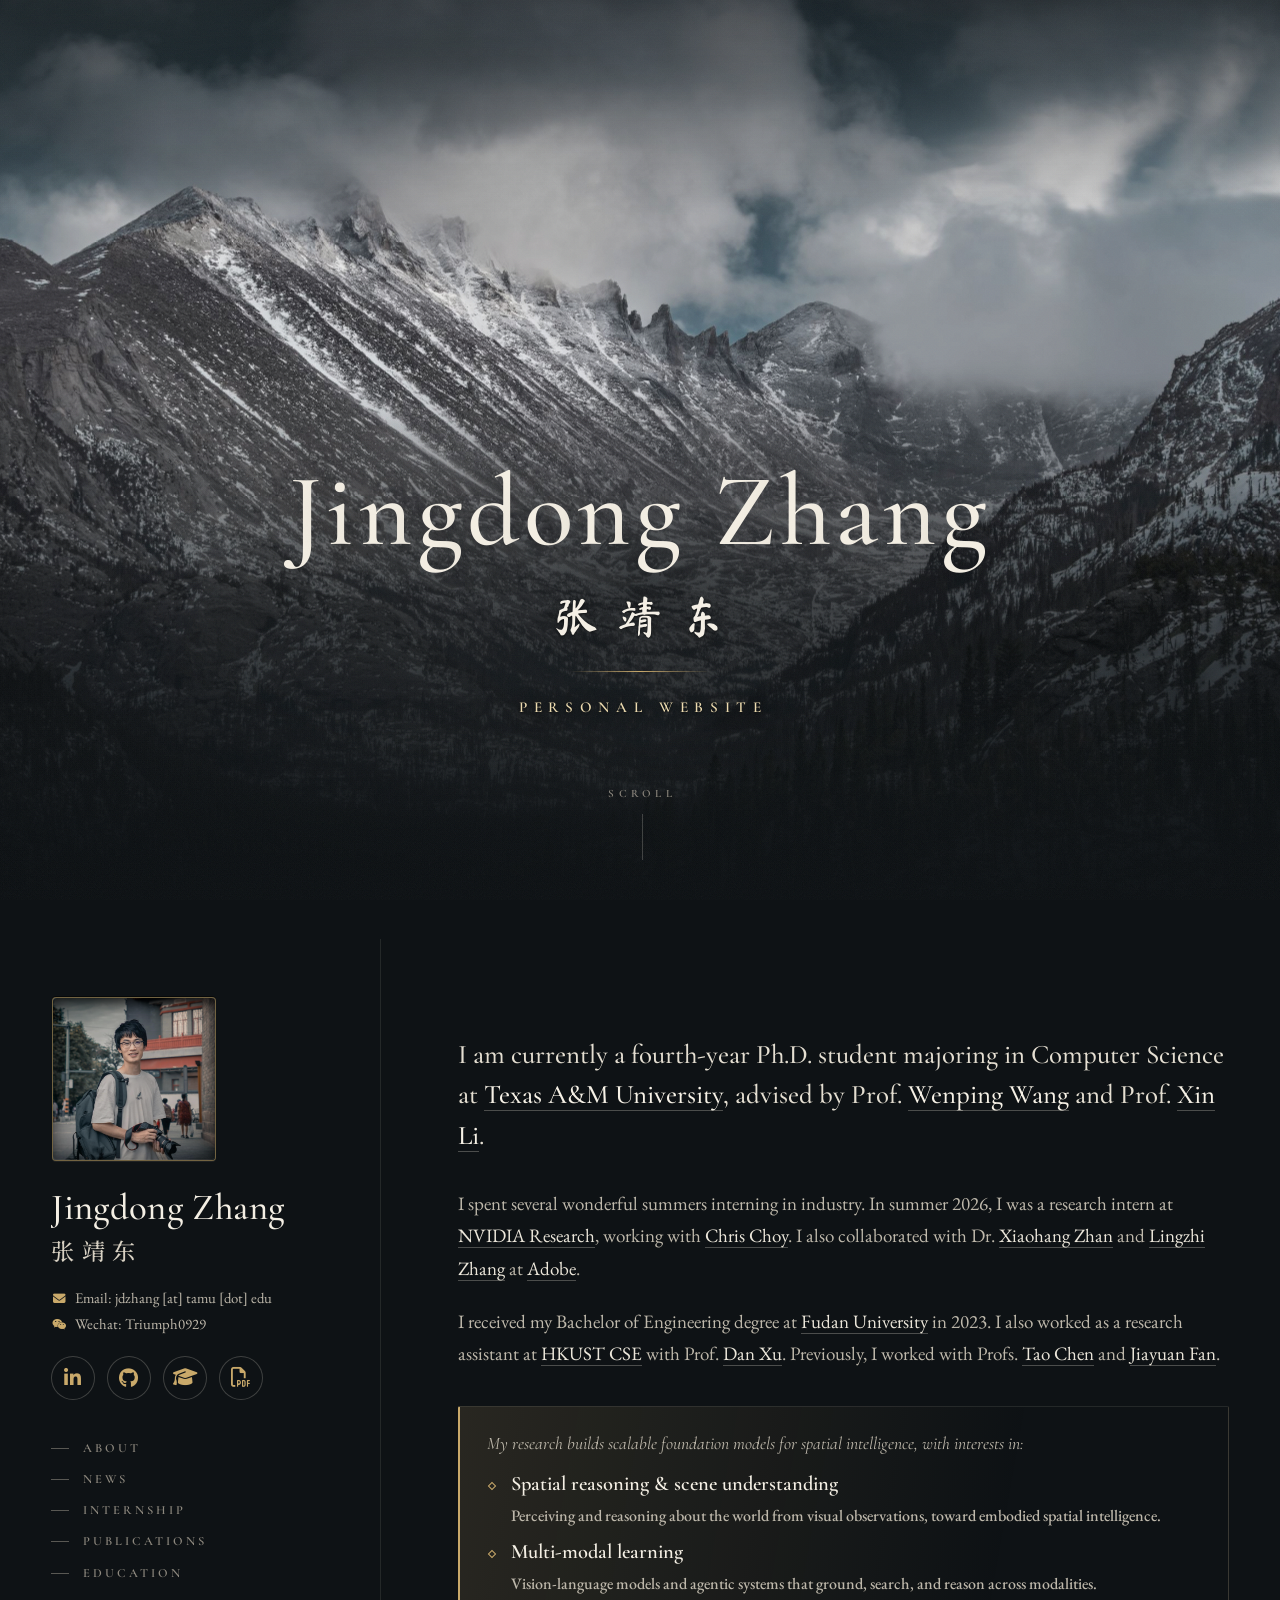
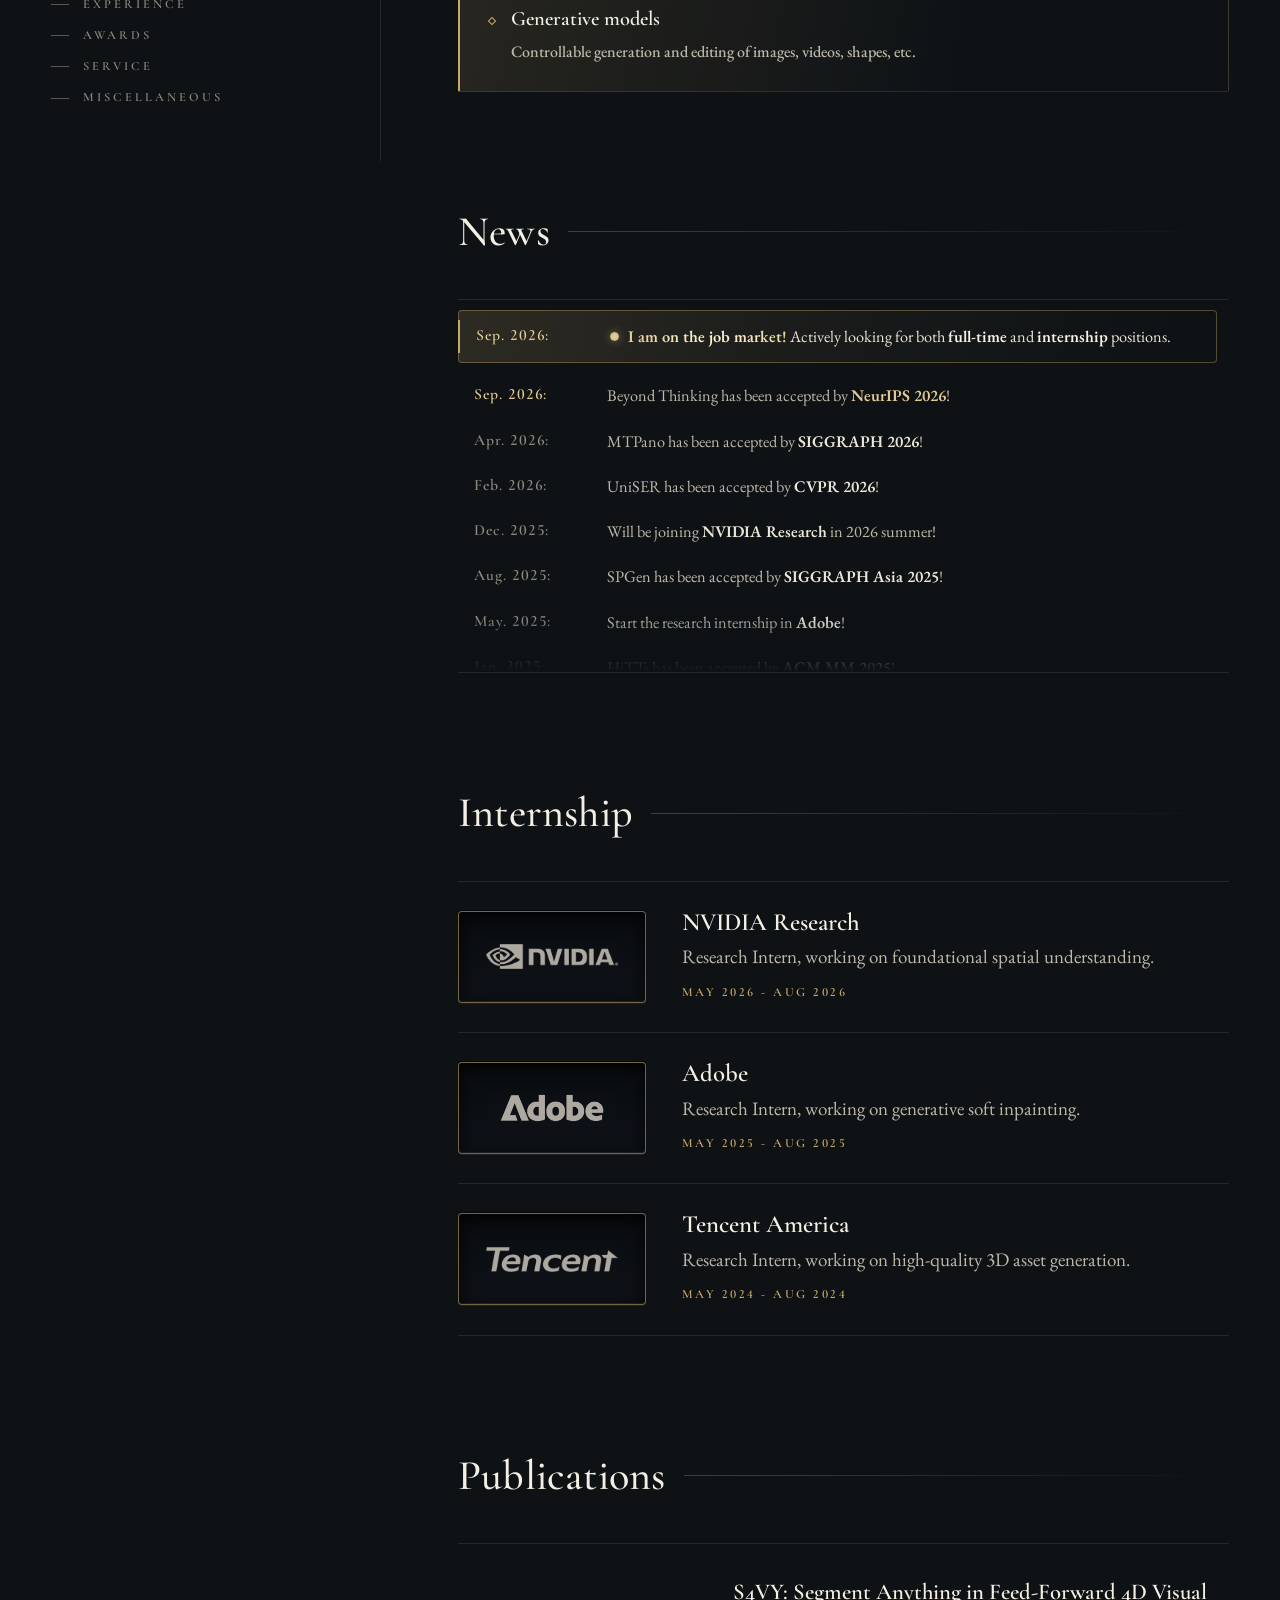
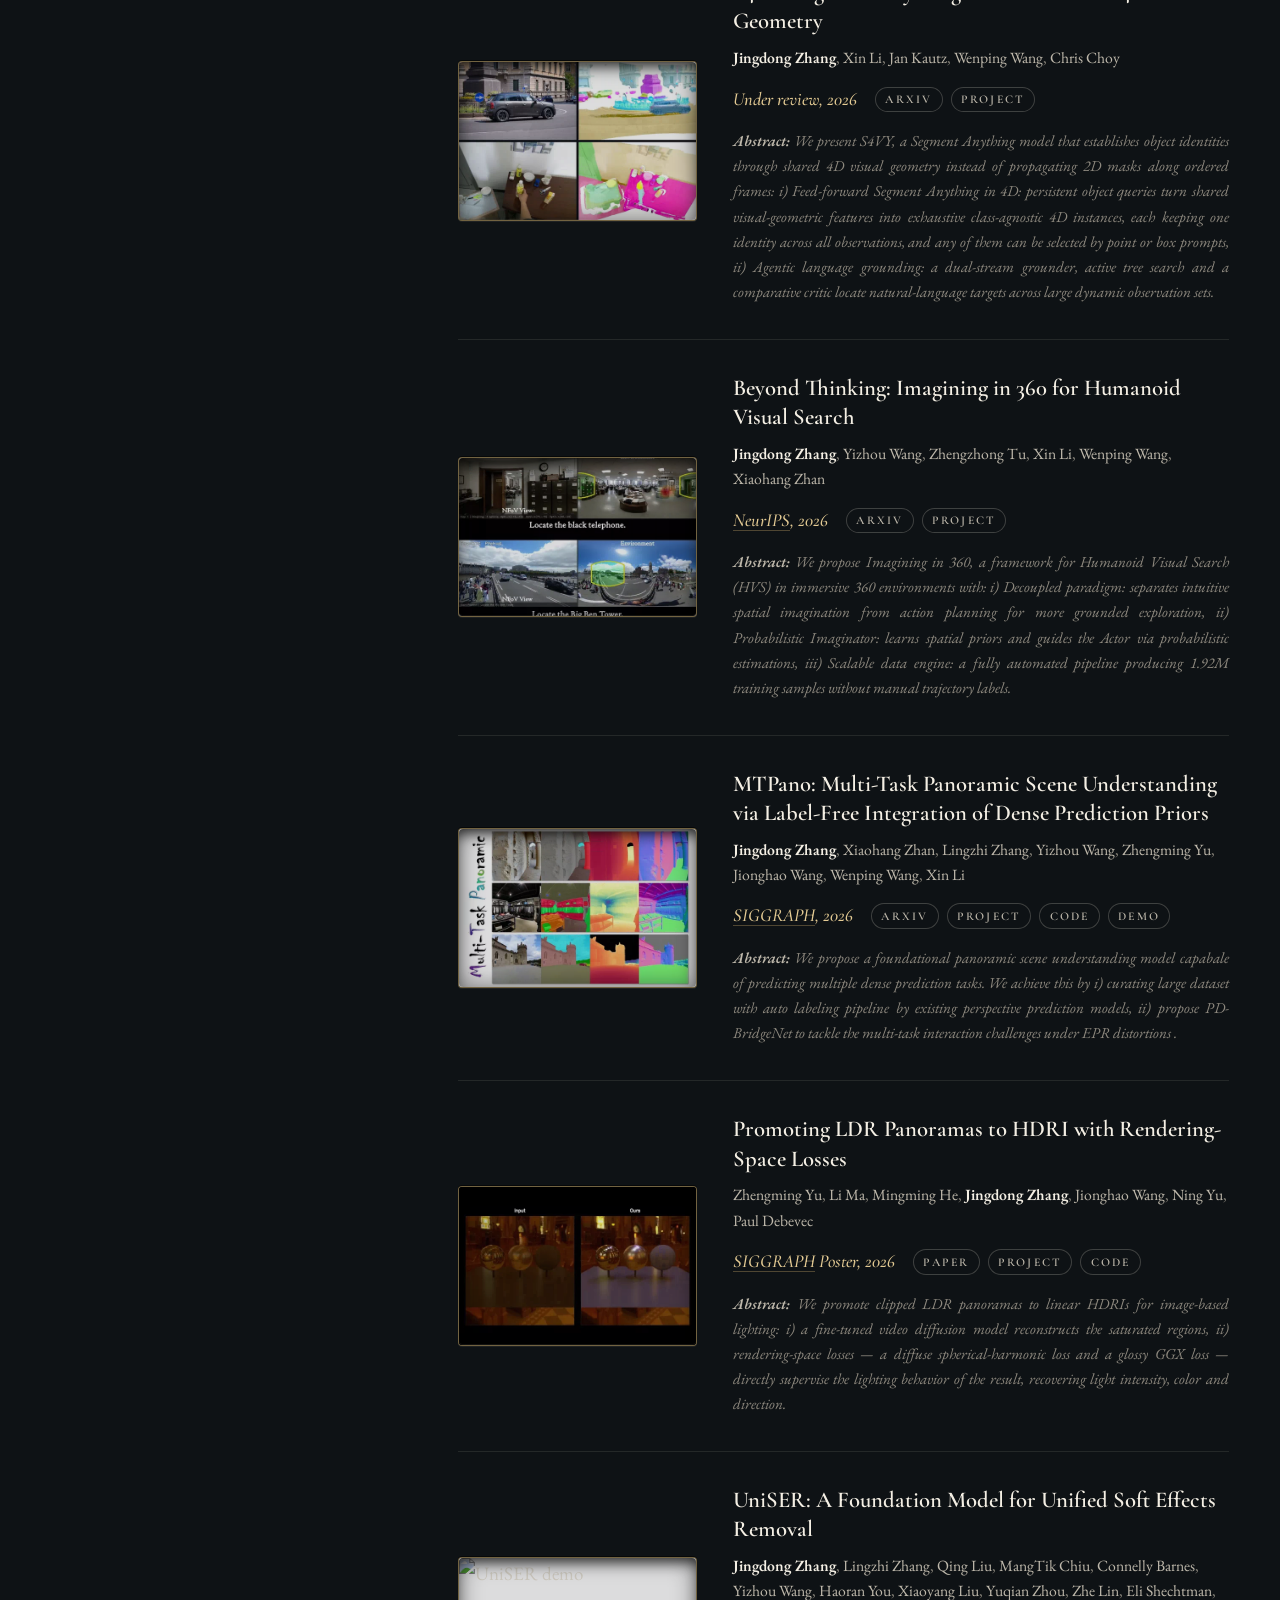
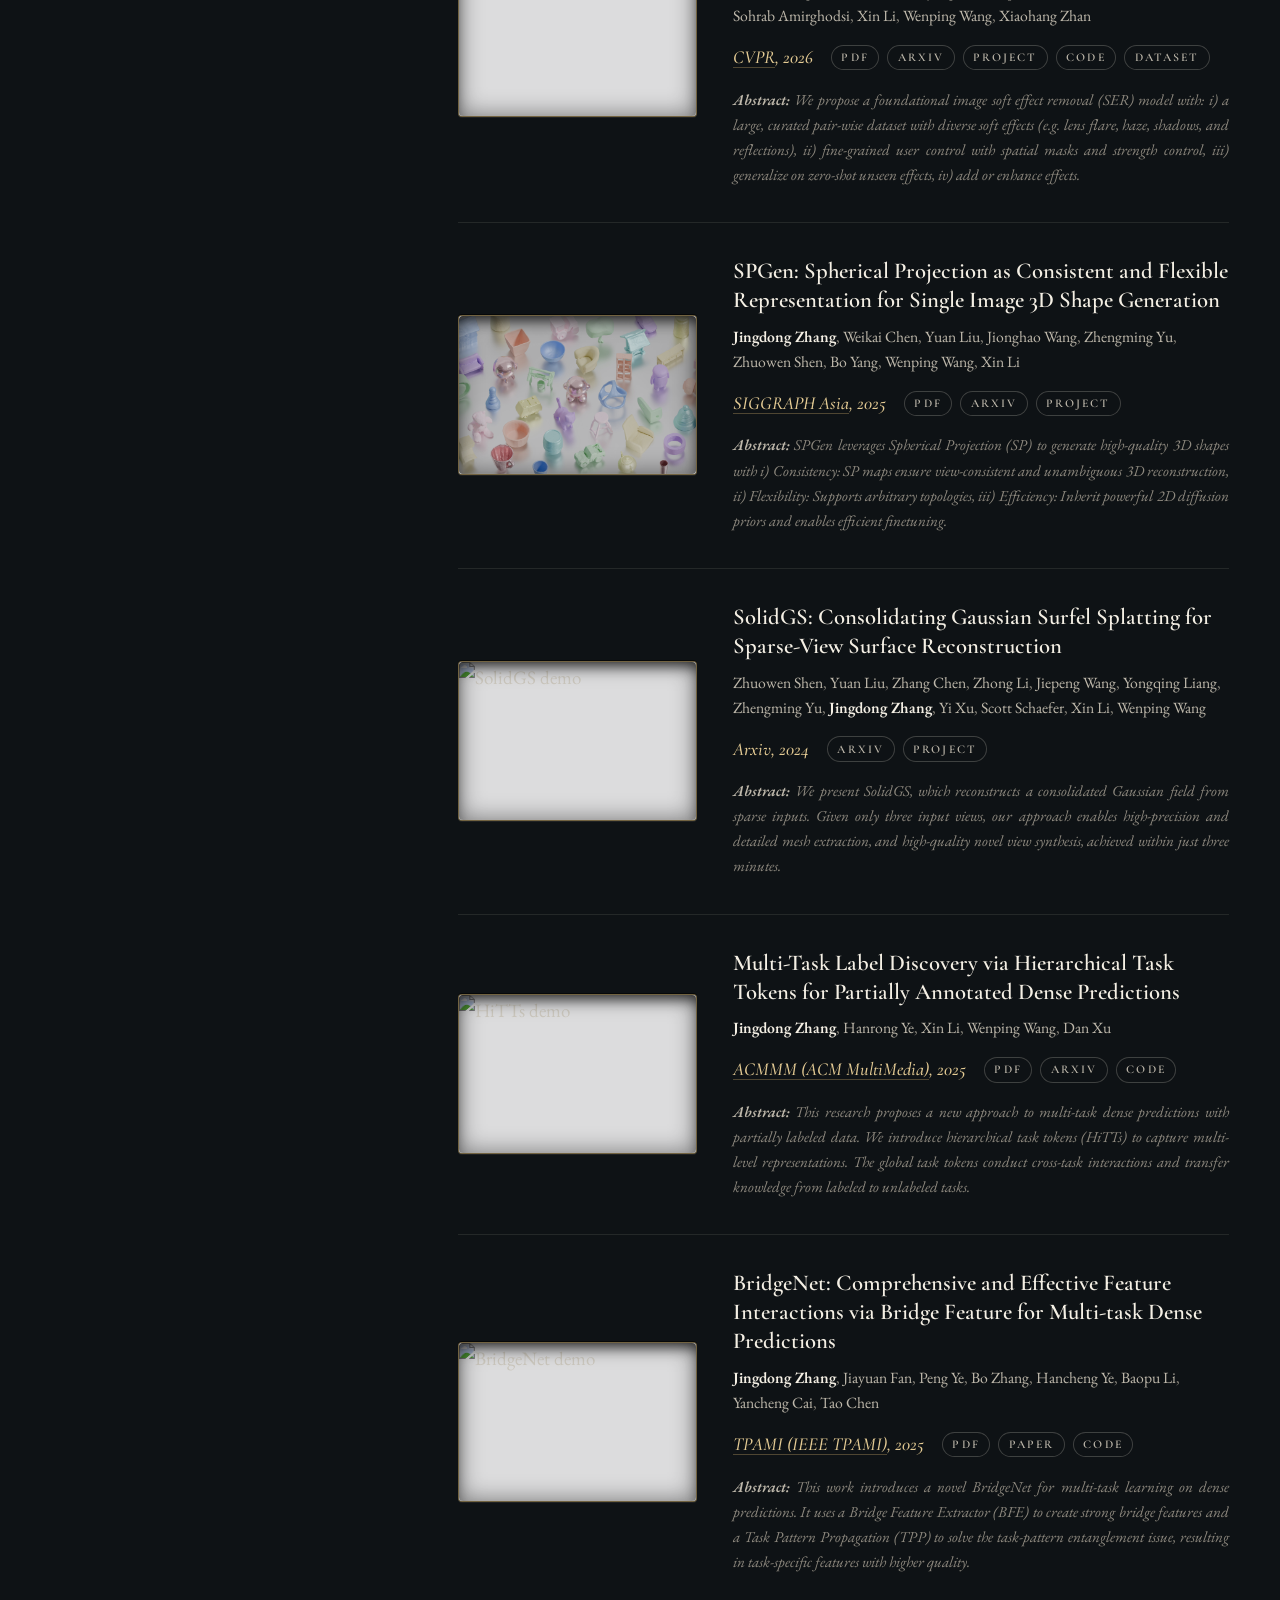
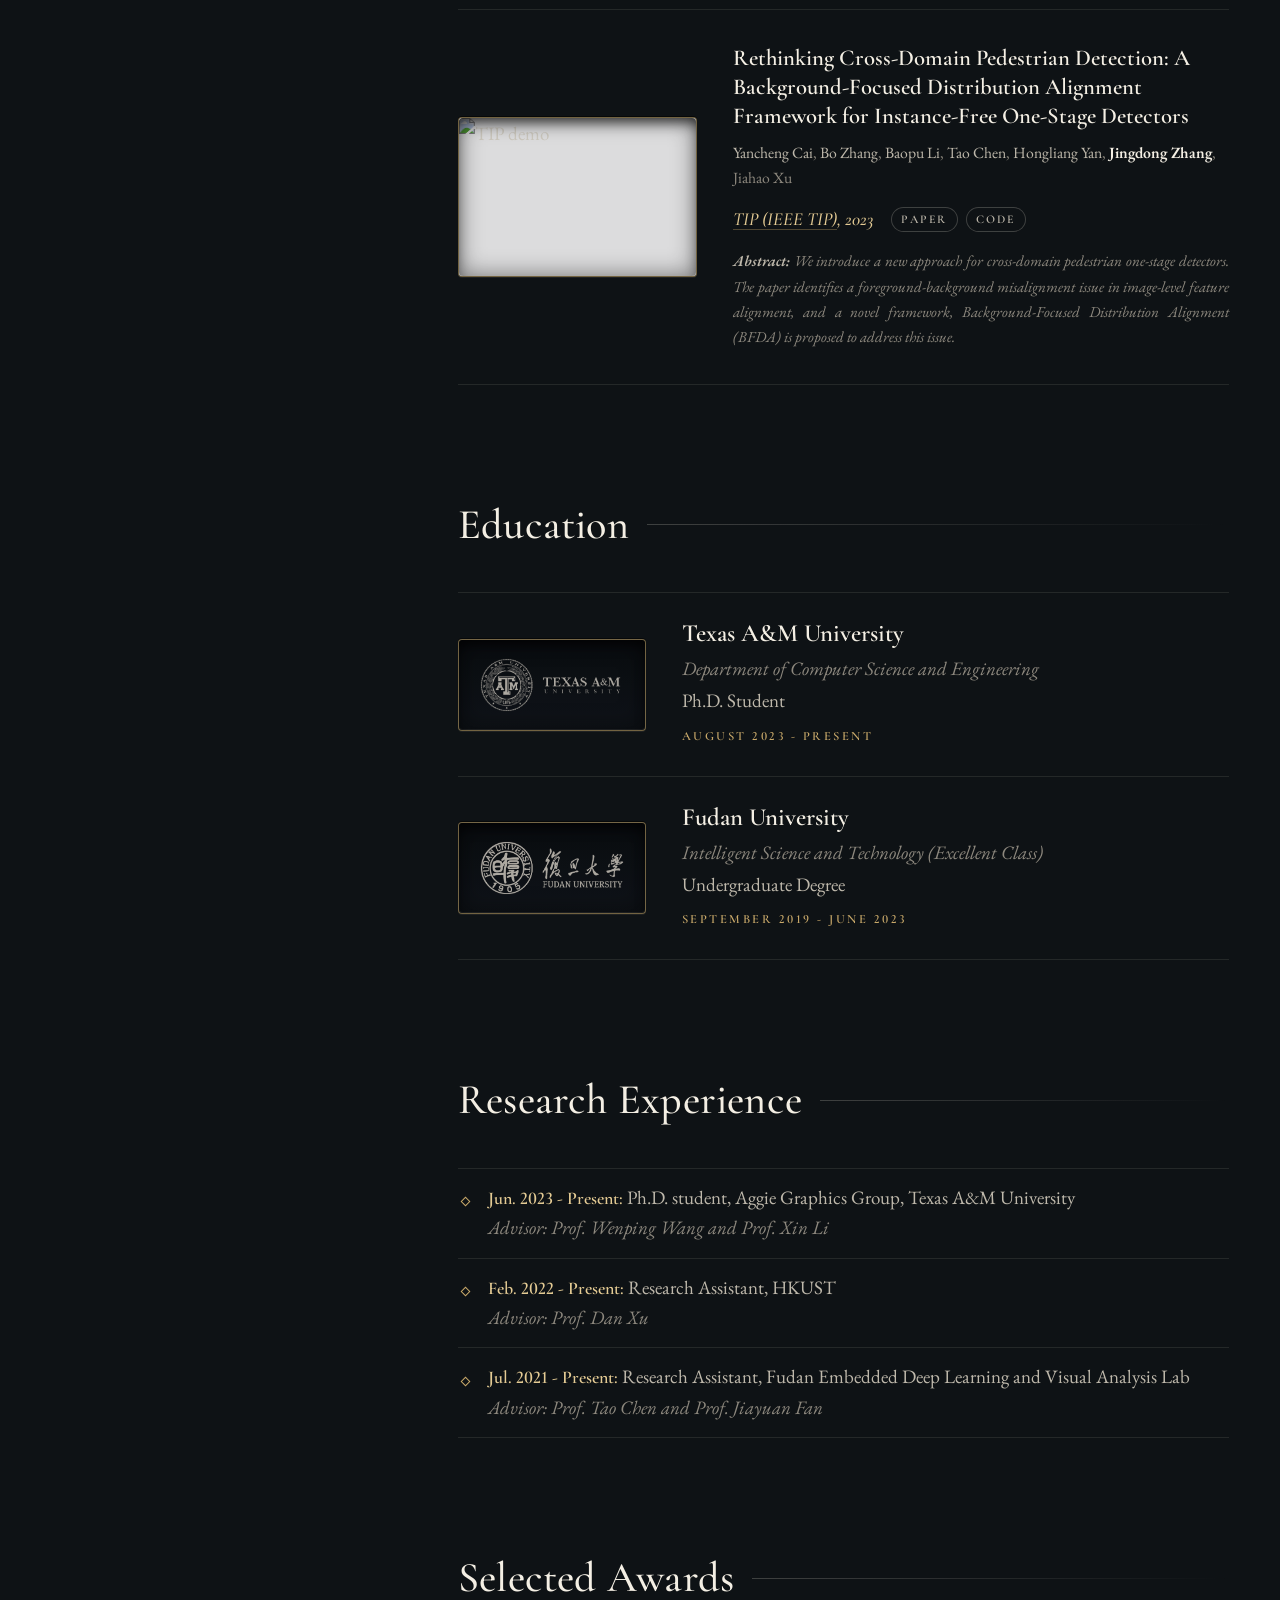
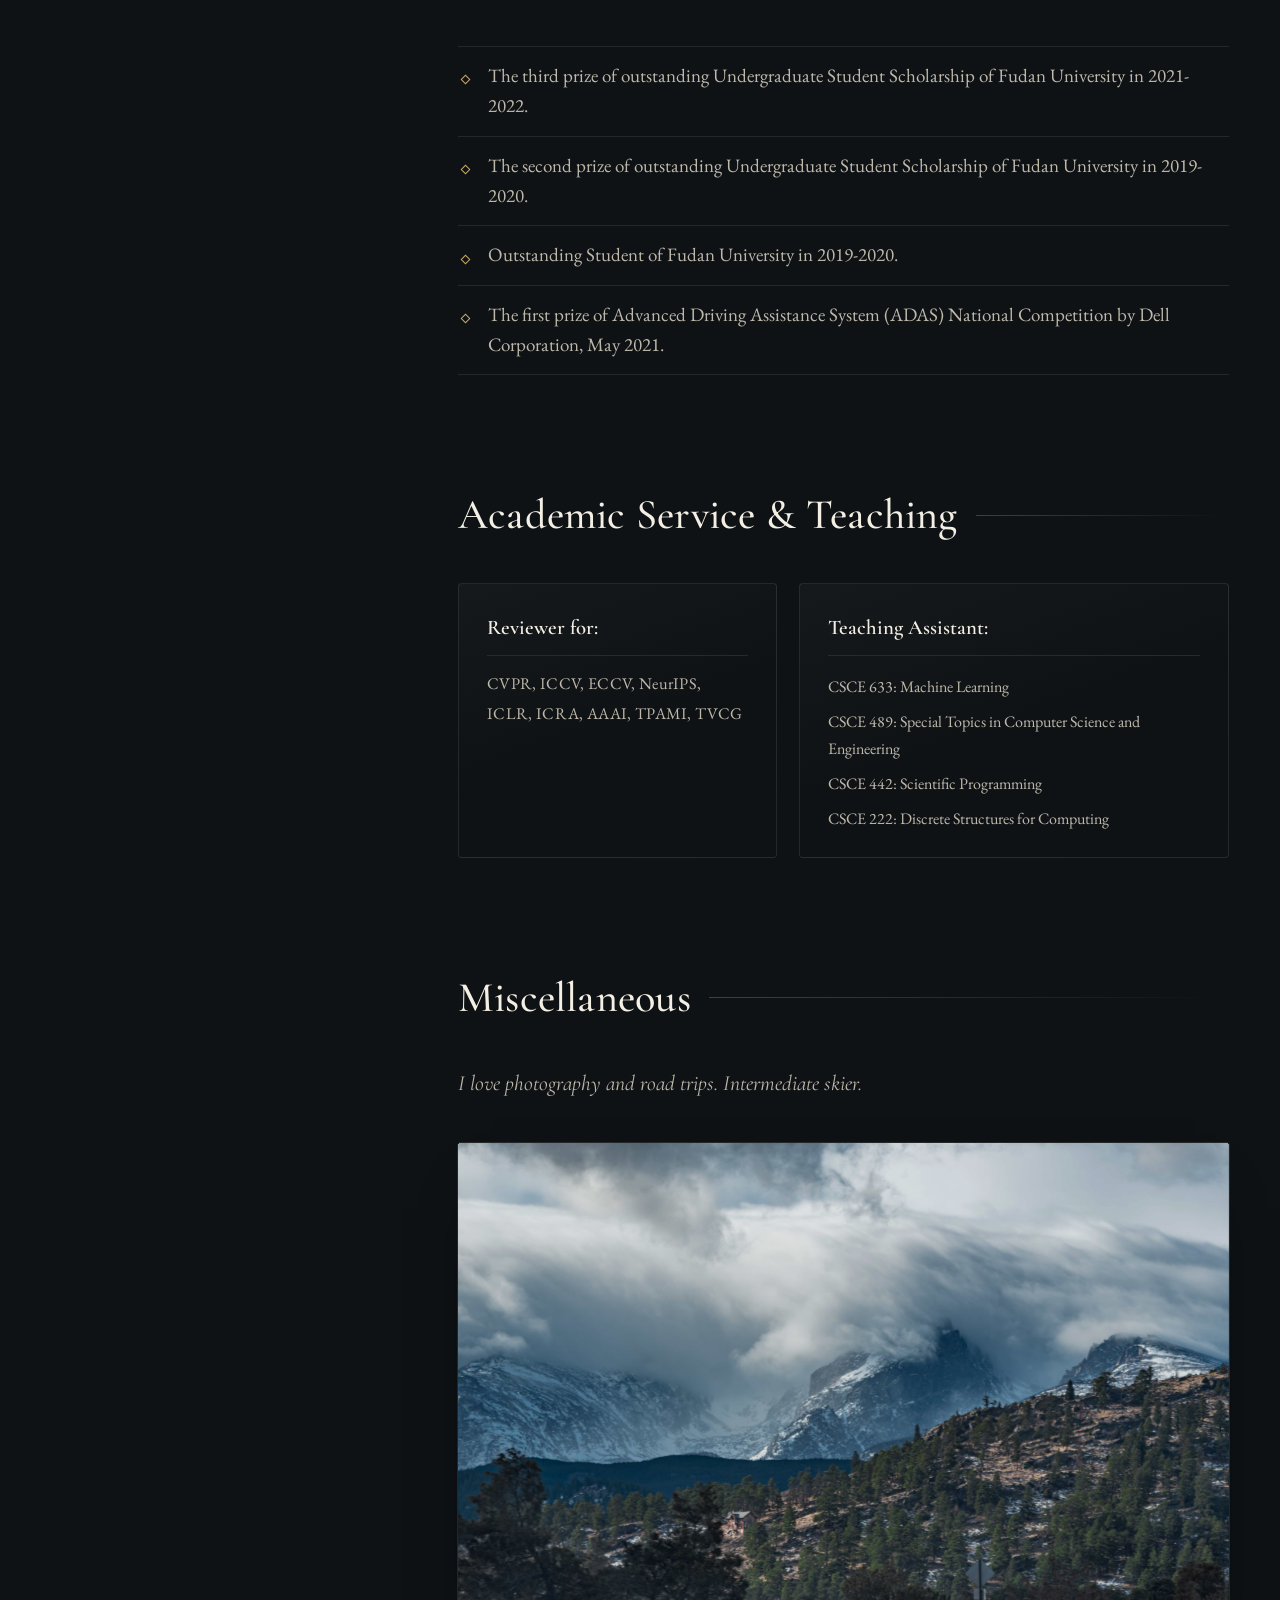
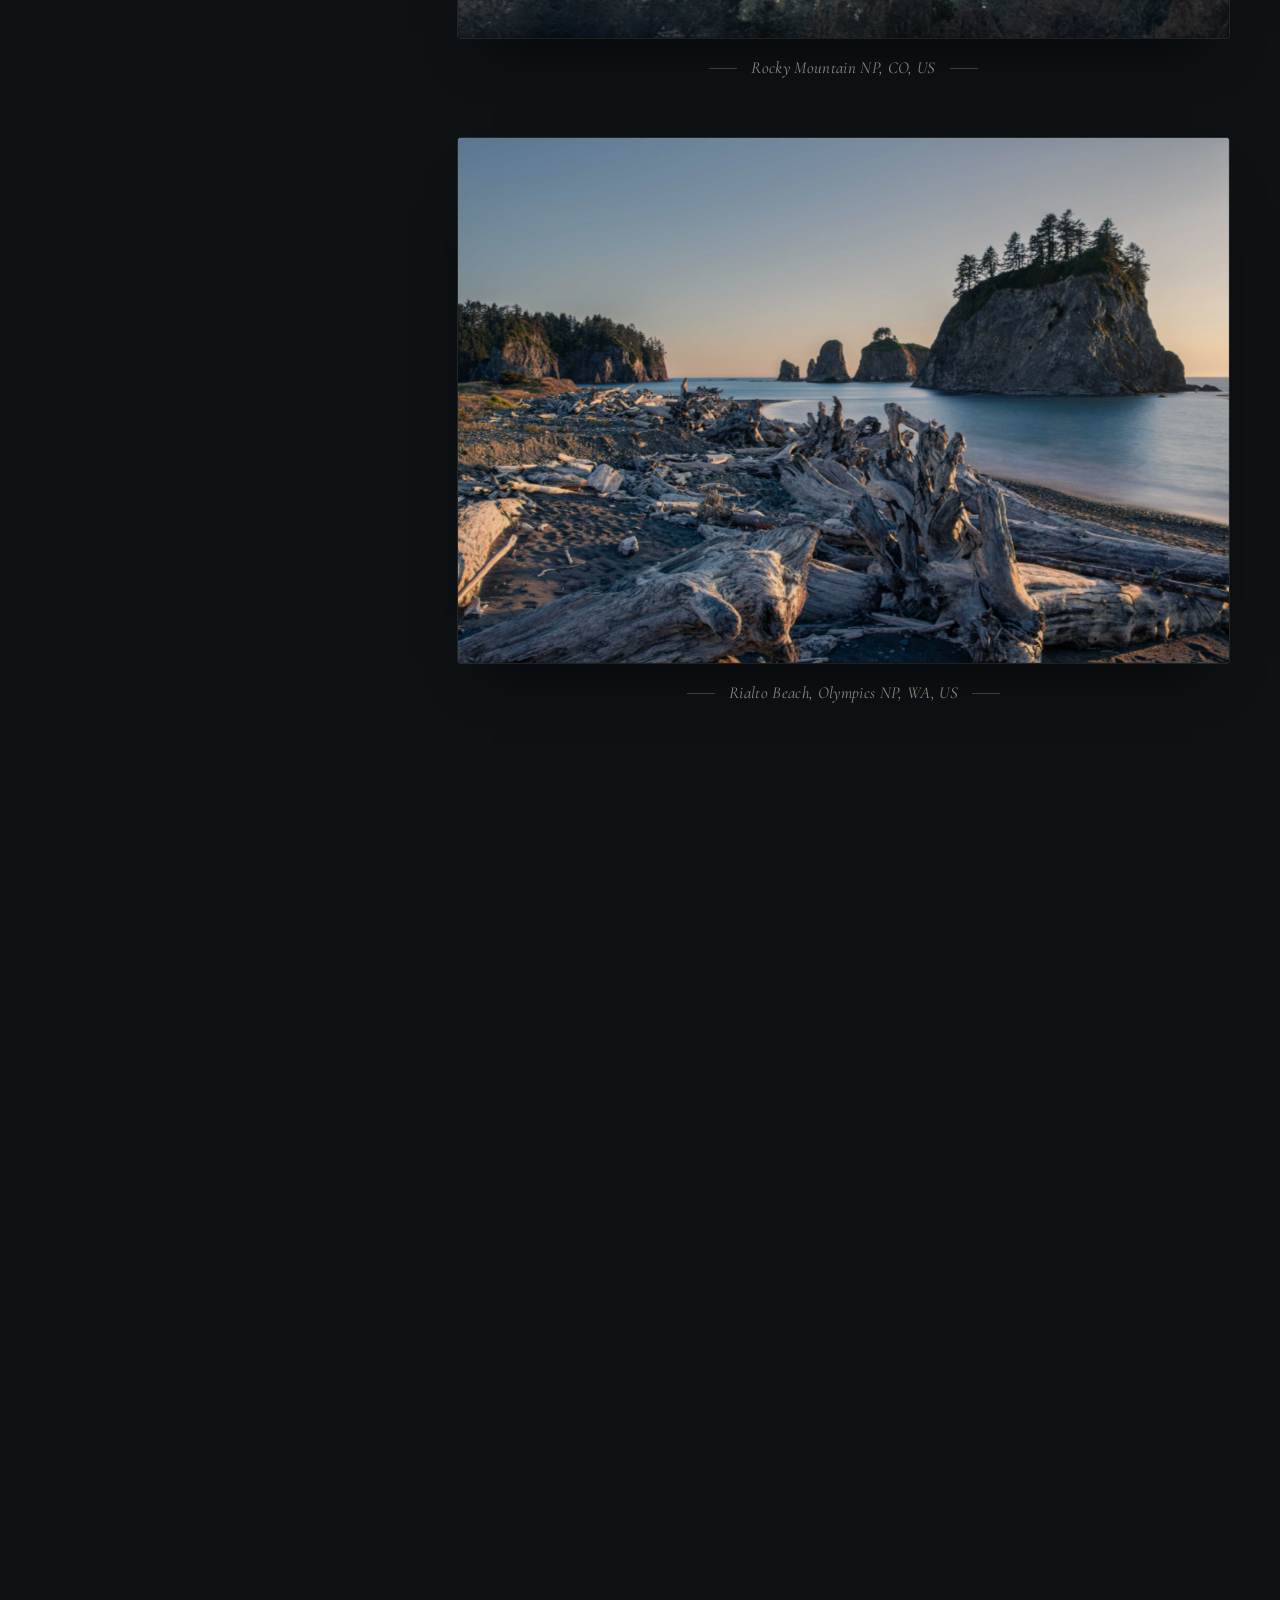
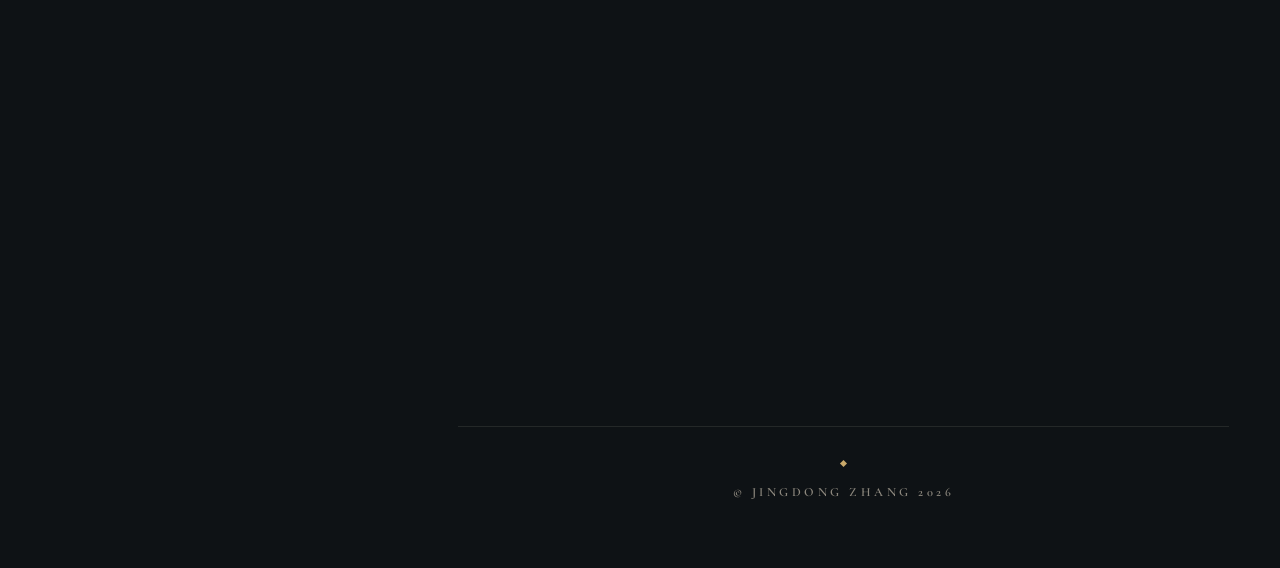
==== index.html @ 2bae6b40 "Add the Imagining in 360 project page; link it from the homepage projects/imagining360.html (NeurIPS" ====
<!DOCTYPE html>
<html lang="en">

<head>
    <script async src="https://www.googletagmanager.com/gtag/js?id=G-NLEVHY0HS1"></script>
    <script>
        window.dataLayer = window.dataLayer || [];
        function gtag() { dataLayer.push(arguments); }
        gtag('js', new Date());
        gtag('config', 'G-NLEVHY0HS1');
    </script>
    <script>document.documentElement.classList.add('js');try{if(sessionStorage.getItem('jz-transition')){sessionStorage.removeItem('jz-transition');document.documentElement.classList.add('jz-from-dark');}}catch(e){}</script>

    <meta charset="utf-8">
    <meta name="viewport" content="width=device-width, initial-scale=1, viewport-fit=cover">
    <meta name="theme-color" content="#0e1215">
    <meta name="description" content="Jingdong Zhang — Ph.D. student in Computer Science at Texas A&M University. Scene parsing and reasoning, multi-modal/-task collaboration, scalable foundation models.">

    <title>Jingdong Zhang</title>
    <link rel="icon" type="image/png" href="homepage_assets/self_web.jpg">

    <link rel="preload" as="image" href="homepage_assets/cover_2560.jpg" media="(min-width: 901px)">
    <link rel="preload" as="image" href="homepage_assets/cover_1280.jpg" media="(max-width: 900px)">

    <link rel="preconnect" href="https://fonts.googleapis.com">
    <link rel="preconnect" href="https://fonts.gstatic.com" crossorigin>
    <link href="https://fonts.googleapis.com/css2?family=Cormorant+Garamond:ital,wght@0,400;0,500;0,600;1,400;1,500&family=EB+Garamond:ital,wght@0,400;0,500;0,600;1,400;1,500&display=swap" rel="stylesheet">
    <link href="https://fonts.googleapis.com/css2?family=Ma+Shan+Zheng&family=Noto+Serif+SC:wght@300;500&text=%E5%BC%A0%E9%9D%96%E4%B8%9C&display=swap" rel="stylesheet">
    <link rel="stylesheet" href="https://cdnjs.cloudflare.com/ajax/libs/font-awesome/6.4.0/css/all.min.css">

    <link rel="stylesheet" href="assets/css/home.css">
</head>

<body>

    <!-- ============================== Cover ============================== -->
    <header class="cover" id="cover">
        <div class="cover__media" aria-hidden="true"><div class="cover__img"></div></div>
        <div class="cover__shade" aria-hidden="true"></div>

        <div class="cover__inner">
            <h1 class="cover__name" data-anim style="--d: .4s">Jingdong Zhang</h1>
            <p class="cover__cn" data-anim style="--d: .95s">张靖东</p>
            <span class="cover__rule" data-anim style="--d: 1.3s"></span>
            <p class="cover__caption" data-anim style="--d: 1.55s">Personal Website</p>
        </div>

        <div class="cover__hint-wrap">
            <a class="cover__hint" href="#main" data-anim style="--d: 2.1s" aria-label="Scroll to content">
                <span>Scroll</span><i></i>
            </a>
        </div>
    </header>

    <!-- Star-trail backdrop (decorative) -->
    <div class="sky" aria-hidden="true"><canvas></canvas></div>

    <!-- ============================== Mobile top bar ============================== -->
    <div class="topbar" aria-hidden="true">
        <a class="topbar__name" href="#Home">Jingdong Zhang <span class="cn-name">张靖东</span></a>
        <button class="topbar__menu" type="button" aria-label="Open menu"><span></span><span></span></button>
    </div>
    <nav class="drawer" aria-label="Sections">
        <a href="#Home">About</a>
        <a href="#News">News</a>
        <a href="#Internship">Internship</a>
        <a href="#Publications">Publications</a>
        <a href="#Education">Education</a>
        <a href="#Research">Experience</a>
        <a href="#Awards">Awards</a>
        <a href="#Service">Service</a>
        <a href="#Miscellaneous">Miscellaneous</a>
    </nav>

    <!-- ============================== Page ============================== -->
    <div class="page" id="main">

        <!-- ---------- Sidebar ---------- -->
        <aside class="sidebar">
            <div class="sidebar__inner">
                <div class="portrait reveal">
                    <img src="homepage_assets/self_web.jpg" alt="Jingdong Zhang">
                </div>

                <div class="reveal" style="--d: .1s">
                    <h2 class="sb-name">Jingdong Zhang</h2>
                    <p class="sb-cn cn-name">张靖东</p>
                </div>

                <div class="sb-contact reveal" style="--d: .2s">
                    <div><i class="fas fa-envelope"></i> Email: jdzhang [at] tamu [dot] edu</div>
                    <div><i class="fab fa-weixin"></i> Wechat: Triumph0929</div>
                </div>

                <div class="sb-links reveal" style="--d: .3s">
                    <a href="https://www.linkedin.com/in/jingdong-zhang-1b21572a7/" target="_blank" class="pill pill--icon" aria-label="LinkedIn" title="LinkedIn">
                        <i class="fab fa-linkedin-in"></i>
                    </a>
                    <a href="https://github.com/Evergreen0929" target="_blank" class="pill pill--icon" aria-label="GitHub" title="GitHub">
                        <i class="fab fa-github"></i>
                    </a>
                    <a href="https://scholar.google.com/citations?user=bhcm3NEAAAAJ&hl=zh-CN" target="_blank" class="pill pill--icon" aria-label="Google Scholar" title="Google Scholar">
                        <i class="fas fa-graduation-cap"></i>
                    </a>
                    <a href="cv/Jingdong_Zhang_CV.pdf" target="_blank" class="pill pill--icon" aria-label="CV" title="CV">
                        <i class="far fa-file-pdf"></i>
                    </a>
                </div>

                <nav class="toc reveal" style="--d: .4s" aria-label="Sections">
                    <a href="#Home"><i></i><span>About</span></a>
                    <a href="#News"><i></i><span>News</span></a>
                    <a href="#Internship"><i></i><span>Internship</span></a>
                    <a href="#Publications"><i></i><span>Publications</span></a>
                    <a href="#Education"><i></i><span>Education</span></a>
                    <a href="#Research"><i></i><span>Experience</span></a>
                    <a href="#Awards"><i></i><span>Awards</span></a>
                    <a href="#Service"><i></i><span>Service</span></a>
                    <a href="#Miscellaneous"><i></i><span>Miscellaneous</span></a>
                </nav>
            </div>
        </aside>

        <!-- ---------- Content ---------- -->
        <main class="content">

            <!-- Home -->
            <section class="section section--intro" id="Home">
                <p class="bio-lead reveal">
                    I am currently a fourth-year Ph.D. student majoring in Computer Science at <a href="https://www.tamu.edu/index.html" target="_blank">Texas A&amp;M University</a>,
                    advised by Prof. <a href="https://scholar.google.com/citations?user=28shvv0AAAAJ&hl=en" target="_blank">Wenping Wang</a> and Prof. <a href="https://people.tamu.edu/~xinli/" target="_blank">Xin Li</a>.
                </p>
                <p class="reveal" style="--d: .1s">
                    I spent several wonderful summers interning in industry.
                    In summer 2026, I was a research intern at <a href="https://www.nvidia.com/en-us/research/" target="_blank">NVIDIA Research</a>, working with <a href="https://chrischoy.github.io/" target="_blank">Chris Choy</a>.
                    I also collaborated with Dr. <a href="https://xiaohangzhan.github.io/" target="_blank">Xiaohang Zhan</a> and <a href="https://owenzlz.github.io/" target="_blank">Lingzhi Zhang</a> at <a href="https://www.adobe.com/" target="_blank">Adobe</a>.
                </p>
                <p class="reveal" style="--d: .15s">
                    I received my Bachelor of Engineering degree at <a href="https://www.fudan.edu.cn/en/" target="_blank">Fudan University</a> in 2023.
                    I also worked as a research assistant at <a href="https://cse.hkust.edu.hk/" target="_blank">HKUST CSE</a> with Prof. <a href="https://www.danxurgb.net/" target="_blank">Dan Xu</a>.
                    Previously, I worked with Profs. <a href="https://eetchen.github.io/" target="_blank">Tao Chen</a>
                    and <a href="https://fansarah.github.io/" target="_blank">Jiayuan Fan</a>.
                </p>

                <div class="interests reveal" style="--d: .2s">
                    <p class="interests__label">My research builds scalable foundation models for spatial intelligence, with interests in:</p>
                    <ul>
                        <li><b>Spatial reasoning &amp; scene understanding</b><span>Perceiving and reasoning about the world from visual observations, toward embodied spatial intelligence.</span></li>
                        <li><b>Multi-modal learning</b><span>Vision-language models and agentic systems that ground, search, and reason across modalities.</span></li>
                        <li><b>Generative models</b><span>Controllable generation and editing of images, videos, shapes, etc.</span></li>
                    </ul>
                </div>
            </section>

            <!-- News -->
            <section class="section" id="News">
                <header class="section__head reveal">
                    <h3 class="section__title">News</h3>
                    <span class="section__rule"></span>
                </header>

                <div class="news reveal" style="--d: .1s">
                    <ul class="news__list">
                        <li class="news-hot"><b>Sep. 2026:</b> <span><i class="news-hot__pulse" aria-hidden="true"></i><b class="news-hot__lead">I am on the job market!</b> Actively looking for both <b>full-time</b> and <b>internship</b> positions.</span></li>
                        <li class="news-hl"><b>Sep. 2026:</b> <span>Beyond Thinking has been accepted by <b>NeurIPS 2026</b>!</span></li>
                        <li><b>Apr. 2026:</b> <span>MTPano has been accepted by <b>SIGGRAPH 2026</b>!</span></li>
                        <li><b>Feb. 2026:</b> <span>UniSER has been accepted by <b>CVPR 2026</b>!</span></li>
                        <li><b>Dec. 2025:</b> <span>Will be joining <b>NVIDIA Research</b> in 2026 summer!</span></li>
                        <li><b>Aug. 2025:</b> <span>SPGen has been accepted by <b>SIGGRAPH Asia 2025</b>!</span></li>
                        <li><b>May. 2025:</b> <span>Start the research internship in <b>Adobe</b>!</span></li>
                        <li><b>Jan. 2025:</b> <span>HiTTs has been accepted by <b>ACM MM 2025</b>!</span></li>
                        <li><b>Jan. 2025:</b> <span>BridgeNet has been accepted by <b>TPAMI</b>!</span></li>
                        <li><b>May. 2024:</b> <span>Start the research internship in <b>Tencent America</b>!</span></li>
                    </ul>
                </div>
            </section>

            <!-- Internship -->
            <section class="section" id="Internship">
                <header class="section__head reveal">
                    <h3 class="section__title">Internship</h3>
                    <span class="section__rule"></span>
                </header>

                <div class="inst reveal">
                    <a class="inst__logo" href="https://www.nvidia.com/en-us/research/" target="_blank">
                        <img src="homepage_assets/nvidia_logo_trim.png" alt="NVIDIA Logo" class="logo-sized" style="--lw: 132px">
                    </a>
                    <div class="inst__body">
                        <h5 class="inst__name">NVIDIA Research</h5>
                        <p class="inst__role">Research Intern, working on foundational spatial understanding.</p>
                        <small class="inst__date">May 2026 - Aug 2026</small>
                    </div>
                </div>

                <div class="inst reveal">
                    <a class="inst__logo" href="https://www.adobe.com/" target="_blank">
                        <img src="homepage_assets/adobe_logo_alpha.png" alt="Adobe Logo" class="logo-sized" style="--lw: 104px">
                    </a>
                    <div class="inst__body">
                        <h5 class="inst__name">Adobe</h5>
                        <p class="inst__role">Research Intern, working on generative soft inpainting.</p>
                        <small class="inst__date">May 2025 - Aug 2025</small>
                    </div>
                </div>

                <div class="inst reveal">
                    <a class="inst__logo" href="https://www.tencent.com/en-us/about.html" target="_blank">
                        <img src="homepage_assets/tencent_logo_trim.png" alt="Tencent Logo" class="logo-sized" style="--lw: 132px">
                    </a>
                    <div class="inst__body">
                        <h5 class="inst__name">Tencent America</h5>
                        <p class="inst__role">Research Intern, working on high-quality 3D asset generation.</p>
                        <small class="inst__date">May 2024 - Aug 2024</small>
                    </div>
                </div>
            </section>

            <!-- Publications -->
            <section class="section" id="Publications">
                <header class="section__head reveal">
                    <h3 class="section__title">Publications</h3>
                    <span class="section__rule"></span>
                </header>

                <article class="pub reveal">
                    <a href="./projects/s4vy.html" class="pub__thumb">
                        <span class="pub__media pub__media--black"><img src="homepage_assets/s4vy_anim.webp" alt="S4VY demo" loading="lazy"></span>
                    </a>
                    <div class="pub__body">
                        <h4 class="pub__title">S4VY: Segment Anything in Feed-Forward 4D Visual Geometry</h4>
                        <div class="pub__authors">
                            <a href="https://evergreen0929.github.io/" target="_blank"><b>Jingdong Zhang</b></a>,
                            <a href="https://people.tamu.edu/~xinli/" target="_blank">Xin Li</a>,
                            <a href="https://jankautz.com/" target="_blank">Jan Kautz</a>,
                            <a href="https://scholar.google.com/citations?user=28shvv0AAAAJ&hl=en" target="_blank">Wenping Wang</a>,
                            <a href="https://chrischoy.github.io/" target="_blank">Chris Choy</a>
                        </div>
                        <div class="pub__meta">
                            <span class="pub__venue">Under review, 2026</span>
                            <a class="chip" href="https://arxiv.org/abs/2609.36875" target="_blank">arxiv</a>
                            <a class="chip" href="./projects/s4vy.html" target="_blank">project</a>
                        </div>
                        <p class="pub__abstract">
                            <i><b>Abstract:</b> We present S4VY, a Segment Anything model that establishes object identities through shared 4D visual geometry instead of propagating 2D masks along ordered frames: i) Feed-forward Segment Anything in 4D: persistent object queries turn shared visual-geometric features into exhaustive class-agnostic 4D instances, each keeping one identity across all observations, and any of them can be selected by point or box prompts, ii) Agentic language grounding: a dual-stream grounder, active tree search and a comparative critic locate natural-language targets across large dynamic observation sets.</i>
                        </p>
                    </div>
                </article>

                <article class="pub reveal">
                    <a href="./projects/imagining360.html" class="pub__thumb">
                        <span class="pub__media pub__media--cover"><img src="homepage_assets/thinking360_anim.webp" alt="Imagining in 360 demo" loading="lazy"></span>
                    </a>
                    <div class="pub__body">
                        <h4 class="pub__title">Beyond Thinking: Imagining in 360 for Humanoid Visual Search</h4>
                        <div class="pub__authors">
                            <a href="https://evergreen0929.github.io/" target="_blank"><b>Jingdong Zhang</b></a>,
                            <a href="https://wyzjack.github.io/" target="_blank">Yizhou Wang</a>,
                            <a href="https://vztu.github.io/" target="_blank">Zhengzhong Tu</a>,
                            <a href="https://people.tamu.edu/~xinli/" target="_blank">Xin Li</a>,
                            <a href="https://scholar.google.com/citations?user=28shvv0AAAAJ&hl=en" target="_blank">Wenping Wang</a>,
                            <a href="https://xiaohangzhan.github.io/" target="_blank">Xiaohang Zhan</a>
                        </div>
                        <div class="pub__meta">
                            <span class="pub__venue"><a href="https://neurips.cc/Conferences/2026" target="_blank">NeurIPS</a>, 2026</span>
                            <a class="chip" href="https://arxiv.org/abs/2605.09146" target="_blank">arxiv</a>
                            <a class="chip" href="./projects/imagining360.html" target="_blank">project</a>
                        </div>
                        <p class="pub__abstract">
                            <i><b>Abstract:</b> We propose Imagining in 360, a framework for Humanoid Visual Search (HVS) in immersive 360 environments with: i) Decoupled paradigm: separates intuitive spatial imagination from action planning for more grounded exploration, ii) Probabilistic Imaginator: learns spatial priors and guides the Actor via probabilistic estimations, iii) Scalable data engine: a fully automated pipeline producing 1.92M training samples without manual trajectory labels.</i>
                        </p>
                    </div>
                </article>

                <article class="pub reveal">
                    <a href="./projects/mtpano.html" class="pub__thumb">
                        <span class="pub__media"><img src="homepage_assets/mtpano_anim.webp" alt="MTPano demo" loading="lazy"></span>
                    </a>
                    <div class="pub__body">
                        <h4 class="pub__title">MTPano: Multi-Task Panoramic Scene Understanding via Label-Free Integration of Dense Prediction Priors</h4>
                        <div class="pub__authors">
                            <a href="https://evergreen0929.github.io/" target="_blank"><b>Jingdong Zhang</b></a>,
                            <a href="https://xiaohangzhan.github.io/" target="_blank">Xiaohang Zhan</a>,
                            <a href="https://owenzlz.github.io/" target="_blank">Lingzhi Zhang</a>,
                            <a href="https://wyzjack.github.io/" target="_blank">Yizhou Wang</a>,
                            <a href="https://yzmblog.github.io/" target="_blank">Zhengming Yu</a>,
                            <a href="https://shanemankiw.github.io/" target="_blank">Jionghao Wang</a>,
                            <a href="https://scholar.google.com/citations?user=28shvv0AAAAJ&hl=en" target="_blank">Wenping Wang</a>,
                            <a href="https://people.tamu.edu/~xinli/" target="_blank">Xin Li</a>
                        </div>
                        <div class="pub__meta">
                            <!-- <a href="https://cvpr.thecvf.com/Conferences/2026" target="_blank">CVPR</a>, 2026 &nbsp;&nbsp; -->
                            <span class="pub__venue"><a href="https://s2026.siggraph.org/" target="_blank">SIGGRAPH</a>, 2026</span>
                            <a class="chip" href="https://arxiv.org/abs/2602.05330" target="_blank">arxiv</a>
                            <a class="chip" href="./projects/mtpano.html" target="_blank">project</a>
                            <a class="chip" href="https://github.com/Evergreen0929/MTPano">code</a>
                            <a class="chip" href="https://huggingface.co/spaces/jdzhang0929/MTPano-demo">demo</a>
                        </div>
                        <p class="pub__abstract">
                            <i><b>Abstract:</b> We propose a foundational panoramic scene understanding model capabale of predicting multiple dense prediction tasks. We achieve this by i) curating large dataset with auto labeling pipeline by existing perspective prediction models, ii) propose PD-BridgeNet to tackle the multi-task interaction challenges under EPR distortions .</i>
                        </p>
                    </div>
                </article>

                <article class="pub reveal">
                    <a href="https://eyeline-labs.github.io/HDRI/" target="_blank" class="pub__thumb">
                        <span class="pub__media pub__media--black"><img src="homepage_assets/hdri_anim.webp" alt="HDRI demo" loading="lazy"></span>
                    </a>
                    <div class="pub__body">
                        <h4 class="pub__title">Promoting LDR Panoramas to HDRI with Rendering-Space Losses</h4>
                        <div class="pub__authors">
                            <a href="https://yzmblog.github.io/" target="_blank">Zhengming Yu</a>,
                            <a href="https://limacv.github.io/homepage/" target="_blank">Li Ma</a>,
                            <a href="https://mingminghe.com/" target="_blank">Mingming He</a>,
                            <a href="https://evergreen0929.github.io/" target="_blank"><b>Jingdong Zhang</b></a>,
                            <a href="https://shanemankiw.github.io/" target="_blank">Jionghao Wang</a>,
                            <a href="https://ningyu1991.github.io/" target="_blank">Ning Yu</a>,
                            <a href="https://www.pauldebevec.com/" target="_blank">Paul Debevec</a>
                        </div>
                        <div class="pub__meta">
                            <span class="pub__venue"><a href="https://s2026.siggraph.org/" target="_blank">SIGGRAPH</a> Poster, 2026</span>
                            <a class="chip" href="https://dl.acm.org/doi/10.1145/3799825.3818762" target="_blank">paper</a>
                            <a class="chip" href="https://eyeline-labs.github.io/HDRI/" target="_blank">project</a>
                            <a class="chip" href="https://github.com/Eyeline-Labs/HDRI" target="_blank">code</a>
                        </div>
                        <p class="pub__abstract">
                            <i><b>Abstract:</b> We promote clipped LDR panoramas to linear HDRIs for image-based lighting: i) a fine-tuned video diffusion model reconstructs the saturated regions, ii) rendering-space losses &mdash; a diffuse spherical-harmonic loss and a glossy GGX loss &mdash; directly supervise the lighting behavior of the result, recovering light intensity, color and direction.</i>
                        </p>
                    </div>
                </article>

                <article class="pub reveal">
                    <a href="./projects/uniser.html" class="pub__thumb">
                        <span class="pub__media"><img src="homepage_assets/OmniClear_demo.gif" alt="UniSER demo" loading="lazy"></span>
                    </a>
                    <div class="pub__body">
                        <h4 class="pub__title">UniSER: A Foundation Model for Unified Soft Effects Removal</h4>
                        <div class="pub__authors">
                            <a href="https://evergreen0929.github.io/" target="_blank"><b>Jingdong Zhang</b></a>,
                            <a href="https://owenzlz.github.io/" target="_blank">Lingzhi Zhang</a>,
                            <a href="https://qliu24.github.io/" target="_blank">Qing Liu</a>,
                            <a href="https://www.linkedin.com/in/mtchiu/" target="_blank">MangTik Chiu</a>,
                            <a href="https://www.connellybarnes.com/work/" target="_blank">Connelly Barnes</a>,
                            <a href="https://wyzjack.github.io/" target="_blank">Yizhou Wang</a>,
                            <a href="https://www.haoranyou.com/" target="_blank">Haoran You</a>,
                            <a href="https://scholar.google.com/citations?user=KLVw2_UAAAAJ&hl=en" target="_blank">Xiaoyang Liu</a>,
                            <a href="https://yzhouas.github.io/" target="_blank">Yuqian Zhou</a>,
                            <a href="https://sites.google.com/site/zhelin625/" target="_blank">Zhe Lin</a>,
                            <a href="https://research.adobe.com/person/eli-shechtman/" target="_blank">Eli Shechtman</a>,
                            <a href="https://scholar.google.com/citations?user=aFrtZOIAAAAJ&hl=en" target="_blank">Sohrab Amirghodsi</a>,
                            <a href="https://people.tamu.edu/~xinli/" target="_blank">Xin Li</a>,
                            <a href="https://scholar.google.com/citations?user=28shvv0AAAAJ&hl=en" target="_blank">Wenping Wang</a>,
                            <a href="https://xiaohangzhan.github.io/" target="_blank">Xiaohang Zhan</a>
                        </div>
                        <div class="pub__meta">
                            <span class="pub__venue"><a href="https://cvpr.thecvf.com/Conferences/2026" target="_blank">CVPR</a>, 2026</span>
                            <a class="chip" href="./papers/UniSER_CVPR.pdf" target="_blank">pdf</a>
                            <a class="chip" href="https://arxiv.org/abs/2511.14183" target="_blank">arxiv</a>
                            <a class="chip" href="./projects/uniser.html" target="_blank">project</a>
                            <a class="chip" href="https://github.com/Evergreen0929/UniSER-Datasets">code</a>
                            <a class="chip" href="./projects/uniser_dataset.html" target="_blank">dataset</a>
                        </div>
                        <p class="pub__abstract">
                            <i><b>Abstract:</b> We propose a foundational image soft effect removal (SER) model with: i) a large, curated pair-wise dataset with diverse soft effects (e.g. lens flare, haze, shadows, and reflections), ii) fine-grained user control with spatial masks and strength control, iii) generalize on zero-shot unseen effects, iv) add or enhance effects.</i>
                        </p>
                    </div>
                </article>

                <article class="pub reveal">
                    <a href="./projects/spgen.html" target="_blank" class="pub__thumb">
                        <span class="pub__media"><img src="homepage_assets/representative_img.jpg" alt="SPGen demo" loading="lazy"></span>
                    </a>
                    <div class="pub__body">
                        <h4 class="pub__title">SPGen: Spherical Projection as Consistent and Flexible Representation for Single Image 3D Shape Generation</h4>
                        <div class="pub__authors">
                            <a href="https://evergreen0929.github.io/" target="_blank"><b>Jingdong Zhang</b></a>,
                            <a href="https://chenweikai.github.io/" target="_blank">Weikai Chen</a>,
                            <a href="https://liuyuan-pal.github.io/" target="_blank">Yuan Liu</a>,
                            <a href="https://shanemankiw.github.io/" target="_blank">Jionghao Wang</a>,
                            <a href="https://yzmblog.github.io/" target="_blank">Zhengming Yu</a>,
                            <a href="https://mickshen7558.github.io/" target="_blank">Zhuowen Shen</a>,
                            <a href="https://sites.google.com/site/boyanghome/home" target="_blank">Bo Yang</a>,
                            <a href="https://scholar.google.com/citations?user=28shvv0AAAAJ&hl=en" target="_blank">Wenping Wang</a>,
                            <a href="https://people.tamu.edu/~xinli/" target="_blank">Xin Li</a>
                        </div>
                        <div class="pub__meta">
                            <span class="pub__venue"><a href="https://asia.siggraph.org/2025/" target="_blank">SIGGRAPH Asia</a>, 2025</span>
                            <a class="chip" href="./papers/SPGen_SIG_Asia.pdf" target="_blank">pdf</a>
                            <a class="chip" href="https://arxiv.org/abs/2509.12721" target="_blank">arxiv</a>
                            <a class="chip" href="./projects/spgen.html" target="_blank">project</a>
                        </div>
                        <p class="pub__abstract">
                            <i><b>Abstract:</b> SPGen leverages Spherical Projection (SP) to generate high-quality 3D shapes with i) Consistency: SP maps ensure view-consistent and unambiguous 3D reconstruction, ii) Flexibility: Supports arbitrary topologies, iii) Efficiency: Inherit powerful 2D diffusion priors and enables efficient finetuning.</i>
                        </p>
                    </div>
                </article>

                <article class="pub reveal">
                    <a href="https://mickshen7558.github.io/projects/SolidGS/" target="_blank" class="pub__thumb">
                        <span class="pub__media"><img src="homepage_assets/SolidGS.gif" alt="SolidGS demo" loading="lazy"></span>
                    </a>
                    <div class="pub__body">
                        <h4 class="pub__title">SolidGS: Consolidating Gaussian Surfel Splatting for Sparse-View Surface Reconstruction</h4>
                        <div class="pub__authors">
                            <a href="https://mickshen7558.github.io/" target="_blank">Zhuowen Shen</a>,
                            <a href="https://liuyuan-pal.github.io/" target="_blank">Yuan Liu</a>,
                            <a href="https://zhangchen8.github.io/" target="_blank">Zhang Chen</a>,
                            <a href="https://sites.google.com/site/lizhong19900216/" target="_blank">Zhong Li</a>,
                            <a href="https://jiepengwang.github.io/" target="_blank">Jiepeng Wang</a>,
                            <a href="https://lyq.me/scholar" target="_blank">Yongqing Liang</a>,
                            <a href="https://yzmblog.github.io/" target="_blank">Zhengming Yu</a>,
                            <a href="https://evergreen0929.github.io/" target="_blank"><b>Jingdong Zhang</b></a>,
                            <a href="https://scholar.google.com/citations?user=ldanjkUAAAAJ&hl=en" target="_blank">Yi Xu</a>,
                            <a href="https://people.engr.tamu.edu/schaefer/index.html" target="_blank">Scott Schaefer</a>,
                            <a href="https://people.tamu.edu/~xinli/" target="_blank">Xin Li</a>,
                            <a href="https://scholar.google.com/citations?user=28shvv0AAAAJ&hl=en" target="_blank">Wenping Wang</a>
                        </div>
                        <div class="pub__meta">
                            <span class="pub__venue">Arxiv, 2024</span>
                            <a class="chip" href="https://arxiv.org/abs/2412.15400" target="_blank">arxiv</a>
                            <a class="chip" href="https://mickshen7558.github.io/projects/SolidGS/" target="_blank">project</a>
                        </div>
                        <p class="pub__abstract">
                            <i><b>Abstract:</b> We present SolidGS, which reconstructs a consolidated Gaussian field from sparse inputs. Given only three input views, our approach enables high-precision and detailed mesh extraction, and high-quality novel view synthesis, achieved within just three minutes.</i>
                        </p>
                    </div>
                </article>

                <article class="pub reveal">
                    <a href="https://arxiv.org/abs/2411.18823" target="_blank" class="pub__thumb">
                        <span class="pub__media"><img src="homepage_assets/cvpr2024.png" alt="HiTTs demo" loading="lazy"></span>
                    </a>
                    <div class="pub__body">
                        <h4 class="pub__title">Multi-Task Label Discovery via Hierarchical Task Tokens for Partially Annotated Dense Predictions</h4>
                        <div class="pub__authors">
                            <a href="https://evergreen0929.github.io/" target="_blank"><b>Jingdong Zhang</b></a>,
                            <a href="https://sites.google.com/site/yhrspace/" target="_blank">Hanrong Ye</a>,
                            <a href="https://people.tamu.edu/~xinli/" target="_blank">Xin Li</a>,
                            <a href="https://scholar.google.com/citations?user=28shvv0AAAAJ&hl=en" target="_blank">Wenping Wang</a>,
                            <a href="https://www.danxurgb.net/" target="_blank">Dan Xu</a>
                        </div>
                        <div class="pub__meta">
                            <span class="pub__venue"><a href="https://acmmm2025.org/" target="_blank">ACMMM (ACM MultiMedia)</a>, 2025</span>
                            <a class="chip" href="./papers/HiTTs_ACMMM.pdf" target="_blank">pdf</a>
                            <a class="chip" href="https://arxiv.org/abs/2411.18823" target="_blank">arxiv</a>
                            <a class="chip" href="https://github.com/Evergreen0929/EEMTL">code</a>
                        </div>
                        <p class="pub__abstract">
                            <i><b>Abstract:</b> This research proposes a new approach to multi-task dense predictions with partially labeled data. We introduce hierarchical task tokens (HiTTs) to capture multi-level representations. The global task tokens conduct cross-task interactions and transfer knowledge from labeled to unlabeled tasks.</i>
                        </p>
                    </div>
                </article>

                <article class="pub reveal">
                    <a href="https://ieeexplore.ieee.org/abstract/document/10870147" target="_blank" class="pub__thumb">
                        <span class="pub__media"><img src="homepage_assets/pami.png" alt="BridgeNet demo" loading="lazy"></span>
                    </a>
                    <div class="pub__body">
                        <h4 class="pub__title">BridgeNet: Comprehensive and Effective Feature Interactions via Bridge Feature for Multi-task Dense Predictions</h4>
                        <div class="pub__authors">
                            <a href="https://evergreen0929.github.io/" target="_blank"><b>Jingdong Zhang</b></a>,
                            <a href="https://scholar.google.com/citations?hl=zh-CN&user=gsLd2ccAAAAJ" target="_blank">Jiayuan Fan</a>,
                            <a href="https://scholar.google.com/citations?user=UEZZP5QAAAAJ&hl=en&oi=sra" target="_blank">Peng Ye</a>,
                            <a href="https://openreview.net/profile?id=~Bo_Zhang17" target="_blank">Bo Zhang</a>,
                            <a href="https://openreview.net/profile?id=~Hancheng_Ye1" target="_blank">Hancheng Ye</a>,
                            <a href="https://scholar.google.com/citations?user=OOY-4CwAAAAJ&hl=en" target="_blank">Baopu Li</a>,
                            <a href="https://caiyancheng.github.io/" target="_blank">Yancheng Cai</a>,
                            <a href="http://www.it.fudan.edu.cn/En/Data/View/3012" target="_blank">Tao Chen</a>
                        </div>
                        <div class="pub__meta">
                            <span class="pub__venue"><a href="https://ieeexplore.ieee.org/xpl/RecentIssue.jsp?punumber=34" target="_blank">TPAMI (IEEE TPAMI)</a>, 2025</span>
                            <a class="chip" href="./papers/BridgeNet_TPAMI.pdf" target="_blank">pdf</a>
                            <a class="chip" href="https://ieeexplore.ieee.org/abstract/document/10870147" target="_blank">paper</a>
                            <a class="chip" href="https://github.com/Evergreen0929/EEMTL">code</a>
                        </div>
                        <p class="pub__abstract">
                            <i><b>Abstract:</b> This work introduces a novel BridgeNet for multi-task learning on dense predictions. It uses a Bridge Feature Extractor (BFE) to create strong bridge features and a Task Pattern Propagation (TPP) to solve the task-pattern entanglement issue, resulting in task-specific features with higher quality.</i>
                        </p>
                    </div>
                </article>

                <article class="pub reveal">
                    <a href="https://ieeexplore.ieee.org/document/10231122" target="_blank" class="pub__thumb">
                        <span class="pub__media"><img src="homepage_assets/tip.png" alt="TIP demo" loading="lazy"></span>
                    </a>
                    <div class="pub__body">
                        <h4 class="pub__title">Rethinking Cross-Domain Pedestrian Detection: A Background-Focused Distribution Alignment Framework for Instance-Free One-Stage Detectors</h4>
                        <div class="pub__authors">
                            <a href="https://caiyancheng.github.io/" target="_blank">Yancheng Cai</a>,
                            <a href="https://openreview.net/profile?id=~Bo_Zhang17" target="_blank">Bo Zhang</a>,
                            <a href="https://scholar.google.com/citations?user=OOY-4CwAAAAJ&hl=en" target="_blank">Baopu Li</a>,
                            <a href="http://www.it.fudan.edu.cn/En/Data/View/3012" target="_blank">Tao Chen</a>,
                            <a href="https://scholar.google.com/citations?user=Obo7-bIAAAAJ&hl=en" target="_blank">Hongliang Yan</a>,
                            <a href="https://evergreen0929.github.io/" target="_blank"><b>Jingdong Zhang</b></a>,
                            Jiahao Xu
                        </div>
                        <div class="pub__meta">
                            <span class="pub__venue"><a href="https://ieeexplore.ieee.org/xpl/RecentIssue.jsp?punumber=83" target="_blank">TIP (IEEE TIP)</a>, 2023</span>
                            <a class="chip" href="https://ieeexplore.ieee.org/document/10231122" target="_blank">paper</a>
                            <a class="chip" href="https://github.com/caiyancheng/BFDA">code</a>
                        </div>
                        <p class="pub__abstract">
                            <i><b>Abstract:</b> We introduce a new approach for cross-domain pedestrian one-stage detectors. The paper identifies a foreground-background misalignment issue in image-level feature alignment, and a novel framework, Background-Focused Distribution Alignment (BFDA) is proposed to address this issue.</i>
                        </p>
                    </div>
                </article>
            </section>

            <!-- Education -->
            <section class="section" id="Education">
                <header class="section__head reveal">
                    <h3 class="section__title">Education</h3>
                    <span class="section__rule"></span>
                </header>

                <div class="inst reveal">
                    <a class="inst__logo" href="https://www.tamu.edu/index.html" target="_blank">
                        <img src="homepage_assets/TAMU.png" alt="TAMU Logo">
                    </a>
                    <div class="inst__body">
                        <h5 class="inst__name">Texas A&amp;M University</h5>
                        <p class="inst__dept">Department of Computer Science and Engineering</p>
                        <p class="inst__role">Ph.D. Student</p>
                        <small class="inst__date">August 2023 - Present</small>
                    </div>
                </div>

                <div class="inst reveal">
                    <a class="inst__logo" href="https://www.fudan.edu.cn/en/" target="_blank">
                        <img src="homepage_assets/fudan.png" alt="Fudan Logo">
                    </a>
                    <div class="inst__body">
                        <h5 class="inst__name">Fudan University</h5>
                        <p class="inst__dept">Intelligent Science and Technology (Excellent Class)</p>
                        <p class="inst__role">Undergraduate Degree</p>
                        <small class="inst__date">September 2019 - June 2023</small>
                    </div>
                </div>
            </section>

            <!-- Research Experience -->
            <section class="section" id="Research">
                <header class="section__head reveal">
                    <h3 class="section__title">Research Experience</h3>
                    <span class="section__rule"></span>
                </header>
                <ul class="ledger">
                    <li class="reveal">
                        <b>Jun. 2023 - Present:</b> Ph.D. student, Aggie Graphics Group, Texas A&amp;M University<br>
                        <span class="ledger__sub">Advisor: Prof. Wenping Wang and Prof. Xin Li</span>
                    </li>
                    <li class="reveal">
                        <b>Feb. 2022 - Present:</b> Research Assistant, HKUST<br>
                        <span class="ledger__sub">Advisor: Prof. Dan Xu</span>
                    </li>
                    <li class="reveal">
                        <b>Jul. 2021 - Present:</b> Research Assistant, Fudan Embedded Deep Learning and Visual Analysis Lab<br>
                        <span class="ledger__sub">Advisor: Prof. Tao Chen and Prof. Jiayuan Fan</span>
                    </li>
                </ul>
            </section>

            <!-- Awards -->
            <section class="section" id="Awards">
                <header class="section__head reveal">
                    <h3 class="section__title">Selected Awards</h3>
                    <span class="section__rule"></span>
                </header>
                <ul class="ledger">
                    <li class="reveal">The third prize of outstanding Undergraduate Student Scholarship of Fudan University in 2021-2022.</li>
                    <li class="reveal">The second prize of outstanding Undergraduate Student Scholarship of Fudan University in 2019-2020.</li>
                    <li class="reveal">Outstanding Student of Fudan University in 2019-2020.</li>
                    <li class="reveal">The first prize of Advanced Driving Assistance System (ADAS) National Competition by Dell Corporation, May 2021.</li>
                </ul>
            </section>

            <!-- Academic Service & Teaching -->
            <section class="section" id="Service">
                <header class="section__head reveal">
                    <h3 class="section__title">Academic Service &amp; Teaching</h3>
                    <span class="section__rule"></span>
                </header>
                <div class="service">
                    <div class="service__card reveal">
                        <h5 class="service__title">Reviewer for:</h5>
                        <p class="service__venues">CVPR, ICCV, ECCV, NeurIPS, ICLR, ICRA, AAAI, TPAMI, TVCG</p>
                    </div>
                    <div class="service__card reveal" style="--d: .12s">
                        <h5 class="service__title">Teaching Assistant:</h5>
                        <ul>
                            <li>CSCE 633: Machine Learning</li>
                            <li>CSCE 489: Special Topics in Computer Science and Engineering</li>
                            <li>CSCE 442: Scientific Programming</li>
                            <li>CSCE 222: Discrete Structures for Computing</li>
                        </ul>
                    </div>
                </div>
            </section>

            <!-- Miscellaneous -->
            <section class="section" id="Miscellaneous">
                <header class="section__head reveal">
                    <h3 class="section__title">Miscellaneous</h3>
                    <span class="section__rule"></span>
                </header>
                <p class="misc-lead reveal">I love photography and road trips. Intermediate skier.</p>

                <div class="gallery">
                    <figure class="gallery__item reveal">
                        <div class="gallery__frame"><img src="homepage_assets/rocky_mountain-3.jpg" alt="TX, US" loading="lazy"></div>
                        <figcaption>Rocky Mountain NP, CO, US</figcaption>
                    </figure>
                    <figure class="gallery__item reveal">
                        <div class="gallery__frame"><img src="homepage_assets/rialto_beach.jpg" alt="Mount Rainier NP" loading="lazy"></div>
                        <figcaption>Rialto Beach, Olympics NP, WA, US</figcaption>
                    </figure>
                    <figure class="gallery__item reveal">
                        <div class="gallery__frame"><img src="homepage_assets/rainier-2.jpg" alt="AZ, US" loading="lazy"></div>
                        <figcaption>Mt Adams, WA, US</figcaption>
                    </figure>
                    <figure class="gallery__item reveal">
                        <div class="gallery__frame"><img src="homepage_assets/joshuatree_2.jpg" alt="Petrified Forest NP" loading="lazy"></div>
                        <figcaption>Joshua Tree NP, CA, US</figcaption>
                    </figure>
                </div>
            </section>

            <footer class="footer">
                <span class="footer__mark" aria-hidden="true"></span>
                <p>© Jingdong Zhang 2026</p>
            </footer>
        </main>
    </div>

    <script src="assets/js/home.js"></script>
</body>
</html>
---- assets/css/home.css ----
/* ==========================================================================
   Jingdong Zhang — homepage theme (index.html)
   Dark ink background, ivory text, antique-gold accents, Garamond typography.
   ========================================================================== */

:root {
    --bg: #0e1215;
    --ink: #ebe6da;
    --ink-soft: #beb8ab;
    --ink-mute: #8d887e;
    --line: rgba(235, 230, 218, 0.10);
    --line-strong: rgba(235, 230, 218, 0.22);
    --gold: #c9a96a;
    --gold-bright: #e4cb94;
    --gold-dim: rgba(201, 169, 106, 0.14);
    --on-gold: #17130b;

    --f-display: 'Cormorant Garamond', 'Cormorant', Garamond, 'Times New Roman', serif;
    --f-body: 'EB Garamond', Garamond, Georgia, 'Times New Roman', serif;
    --f-cn: 'Noto Serif SC', 'Songti SC', 'STSong', serif;
    --f-brush: 'Ma Shan Zheng', 'Noto Serif SC', serif;

    --ease: cubic-bezier(.22, .61, .36, 1);
    --ease-out: cubic-bezier(.16, 1, .3, 1);

    --sidebar-w: 330px;
    --topbar-h: 58px;
}

/* ------------------------------------------------------------------ base */

*, *::before, *::after { box-sizing: border-box; }

html {
    background: var(--bg);
    scrollbar-color: #2b3238 var(--bg);
    -webkit-text-size-adjust: 100%;
}

body {
    margin: 0;
    background: var(--bg);
    color: var(--ink);
    font-family: var(--f-body);
    font-size: 19px;
    line-height: 1.7;
    font-kerning: normal;
    font-variant-ligatures: common-ligatures;
    -webkit-font-smoothing: antialiased;
    -moz-osx-font-smoothing: grayscale;
    text-rendering: optimizeLegibility;
    overflow-x: clip;
}

/* faint film grain over the whole page */
body::after {
    content: '';
    position: fixed;
    inset: 0;
    z-index: 100;
    pointer-events: none;
    opacity: .045;
    background-image: url("data:image/svg+xml,%3Csvg xmlns='http://www.w3.org/2000/svg' width='160' height='160'%3E%3Cfilter id='n'%3E%3CfeTurbulence type='fractalNoise' baseFrequency='.85' numOctaves='3' stitchTiles='stitch'/%3E%3C/filter%3E%3Crect width='100%25' height='100%25' filter='url(%23n)'/%3E%3C/svg%3E");
}

::selection { background: var(--gold); color: var(--on-gold); }

img { display: block; max-width: 100%; }

p { margin: 0 0 1.1em; }

b, strong { font-weight: 600; color: var(--ink); }

h1, h2, h3, h4, h5 { margin: 0; font-weight: 500; }

.cn-name { font-family: var(--f-cn); font-weight: 300; }

/* Links — hairline underline that draws in from the left */
a {
    color: var(--ink);
    text-decoration: none;
    background-image: linear-gradient(var(--gold), var(--gold));
    background-repeat: no-repeat;
    background-position: 0 100%;
    background-size: 0% 1px;
    transition: color .45s var(--ease), background-size .55s var(--ease);
}
a:hover, a:focus-visible {
    color: var(--gold-bright);
    background-size: 100% 1px;
}
a:focus-visible { outline: 1px dashed var(--gold); outline-offset: 4px; }

/* ------------------------------------------------------------------ cover */

.cover {
    position: relative;
    height: 100vh;
    height: 100svh;
    min-height: 540px;
    overflow: hidden;
    background: var(--bg);
    isolation: isolate;
}

.cover__media {
    position: absolute;
    inset: 0;
    will-change: transform, opacity;
}

.cover__img {
    position: absolute;
    inset: 0;
    background: #1b2126 url("../../homepage_assets/cover_2560.jpg") center 42% / cover no-repeat;
    opacity: 0;
    transform: scale(1.12);
    will-change: transform, opacity;
    transition:
        opacity 2.2s var(--ease),
        transform 9s var(--ease-out);
}
@media (max-width: 900px) {
    .cover__img { background-image: url("../../homepage_assets/cover_1280.jpg"); }
}
.cover.is-ready .cover__img {
    opacity: 1;
    transform: scale(1.03);
}

.cover__shade {
    position: absolute;
    inset: 0;
    pointer-events: none;
    background:
        linear-gradient(rgba(8, 11, 13, .08), rgba(8, 11, 13, .08)),
        linear-gradient(to bottom, rgba(8, 11, 13, .50) 0%, rgba(8, 11, 13, 0) 24%),
        radial-gradient(120% 90% at 50% 45%, rgba(8, 11, 13, 0) 45%, rgba(8, 11, 13, .45) 100%),
        linear-gradient(to bottom,
            rgba(14, 18, 21, 0) 42%,
            rgba(14, 18, 21, .38) 60%,
            rgba(14, 18, 21, .78) 78%,
            rgba(14, 18, 21, .96) 92%,
            var(--bg) 100%);
}

.cover__inner {
    position: absolute;
    left: 0;
    right: 0;
    bottom: 20vh;
    bottom: 20svh;
    padding: 0 24px;
    text-align: center;
    will-change: transform, opacity;
}
.cover__inner::before {        /* soft dark halo so the type reads over bright snow */
    content: '';
    position: absolute;
    z-index: -1;
    left: 50%;
    top: 50%;
    width: min(1100px, 110vw);
    height: 150%;
    translate: -50% -50%;
    background: radial-gradient(closest-side, rgba(8, 11, 13, .5), rgba(8, 11, 13, .22) 55%, rgba(8, 11, 13, 0));
    pointer-events: none;
}

.cover [data-anim] {
    opacity: 0;
    transform: translateY(22px);
    transition:
        opacity 1.6s var(--ease-out) var(--d, 0s),
        transform 1.6s var(--ease-out) var(--d, 0s);
}
.cover.is-ready [data-anim] { opacity: 1; transform: none; }

.cover__caption {
    margin: 0;
    font-family: var(--f-display);
    font-weight: 600;
    font-size: .95rem;
    letter-spacing: .44em;
    padding-left: .44em;          /* balance the trailing letter-spacing */
    text-transform: uppercase;
    color: #eedcb0;
    text-shadow: 0 1px 3px rgba(0, 0, 0, .55), 0 2px 18px rgba(0, 0, 0, .7);
}

.cover__name {
    font-family: var(--f-display);
    font-weight: 500;
    font-size: clamp(3.1rem, 8vw, 7rem);
    line-height: 1;
    letter-spacing: .045em;
    color: #f4efe4;
    text-shadow: 0 2px 40px rgba(0, 0, 0, .45);
}
/* letters gather towards the centre with transforms only (spans built in site.js) */
.cover__name .ch {
    display: inline-block;
    transform: translate3d(var(--dx, 0), 0, 0);
    transition: transform 2.6s var(--ease-out) calc(var(--d, 0s) + .05s);
}
.cover.is-ready .cover__name .ch { transform: none; }

.cover__cn {
    margin: 2rem 0 0;
    font-family: var(--f-brush);
    font-size: clamp(2.1rem, 3.5vw, 3rem);
    line-height: 1;
    letter-spacing: .42em;
    padding-left: .42em; /* balance the trailing letter-spacing */
    color: #f6f1e7;
    text-shadow: 0 1px 2px rgba(0, 0, 0, .55), 0 2px 22px rgba(0, 0, 0, .5);
}

.cover__rule {
    display: block;
    width: 140px;
    height: 1px;
    margin: 2rem auto 1.4rem;
    background: linear-gradient(to right, transparent, var(--gold), transparent);
}
.cover .cover__rule[data-anim] { transform: scaleX(0); }
.cover.is-ready .cover__rule[data-anim] { transform: scaleX(1); }

.footer__mark {
    display: inline-block;
    width: 5px;
    height: 5px;
    margin: 0 .95em;
    vertical-align: .28em;
    background: var(--gold);
    transform: rotate(45deg);
}

/* the wrapper carries the scroll-driven fade; the link keeps its own entrance transition */
.cover__hint-wrap {
    position: absolute;
    left: 0;
    right: 0;
    bottom: 4.5vh;
    display: flex;
    justify-content: center;
    will-change: opacity;
}
.cover__hint {
    display: flex;
    flex-direction: column;
    align-items: center;
    gap: 10px;
    background: none;
    font-family: var(--f-display);
    font-weight: 600;
    font-size: .7rem;
    letter-spacing: .38em;
    padding-left: .38em;
    text-transform: uppercase;
    color: var(--ink-mute);
}
.cover__hint i {
    position: relative;
    width: 1px;
    height: 46px;
    background: var(--line-strong);
    overflow: hidden;
}
.cover__hint i::after {
    content: '';
    position: absolute;
    left: 0;
    top: -40%;
    width: 1px;
    height: 40%;
    background: var(--gold-bright);
    animation: hint-drop 2.4s var(--ease) infinite;
}
.cover__hint:hover { color: var(--gold-bright); background: none; }
@keyframes hint-drop {
    0%   { top: -40%; }
    70%  { top: 100%; }
    100% { top: 100%; }
}

/* ------------------------------------------------------------------ star-trail backdrop */

.cover { z-index: 2; }

.sky {
    position: fixed;
    inset: 0;
    z-index: 0;
    overflow: hidden;
    pointer-events: none;
    opacity: 0;
    /* visible in the side margins, fading out over the sidebar + text column (stops set from JS) */
    --sky-l1: 0px;
    --sky-l2: 0px;
    --sky-r2: 100%;
    --sky-r1: 100%;
    -webkit-mask-image: linear-gradient(to right,
        #000 0, #000 var(--sky-l1), transparent var(--sky-l2),
        transparent var(--sky-r2), #000 var(--sky-r1), #000 100%);
            mask-image: linear-gradient(to right,
        #000 0, #000 var(--sky-l1), transparent var(--sky-l2),
        transparent var(--sky-r2), #000 var(--sky-r1), #000 100%);
}
.sky canvas {
    position: absolute;
    will-change: transform;
}

/* ------------------------------------------------------------------ layout */

.page {
    position: relative;
    z-index: 1;
    display: grid;
    grid-template-columns: var(--sidebar-w) minmax(0, 1fr);
    column-gap: clamp(48px, 6vw, 110px);
    max-width: 1340px;
    margin: 0 auto;
    padding: 0 clamp(24px, 4vw, 64px);
}

/* ------------------------------------------------------------------ sidebar */

.sidebar {
    position: sticky;
    top: 0;
    height: 100vh;
    height: 100svh;
    display: flex;
    align-items: center;
    overflow-y: auto;
    scrollbar-width: none;
}
.sidebar::-webkit-scrollbar { display: none; }

.sidebar__inner {
    width: 100%;
    padding: 56px 0 48px;
    border-right: 1px solid var(--line);
    padding-right: 36px;
}

/* ------------------------------------------------------------------ recessed wells
   Portrait, logos and publication figures are set *into* the page rather than
   framed on top of it: a gilded inlay edge, a dark lower layer, and inner shadows
   that are heavier under the top rim (lit from above). The shading lives on
   ::after above the picture, so on hover the picture zooms beneath a fixed rim.
   No CSS filters touch the animated thumbnails; the slight darkening is a flat overlay. */

.portrait,
.inst__logo,
.pub__thumb {
    position: relative;
    display: block;
    overflow: hidden;
    isolation: isolate;
    border: 1px solid rgba(201, 169, 106, .55);
    border-radius: 4px;
    background: #0a0d10;
    box-shadow:
        0 1px 0 rgba(255, 240, 210, .07),      /* lit lower lip of the cut */
        0 -1px 0 rgba(0, 0, 0, .55);           /* shaded upper lip */
    transition: border-color .8s var(--ease-out), box-shadow .8s var(--ease-out);
}
.portrait::after,
.inst__logo::after,
.pub__thumb::after {
    content: '';
    position: absolute;
    inset: 0;
    z-index: 2;
    pointer-events: none;
    border-radius: inherit;
    background: rgba(10, 13, 16, .14);            /* keep whites a touch darker */
    box-shadow:
        inset 0 8px 14px -5px rgba(0, 0, 0, .78), /* deep shadow under the top rim */
        inset 0 0 22px 2px rgba(0, 0, 0, .42),    /* all-round recess */
        inset 0 -1px 0 rgba(255, 240, 210, .10);  /* faint catch-light on the bottom rim */
    transition: background-color .8s var(--ease-out), box-shadow .8s var(--ease-out);
}
.portrait img,
.inst__logo img,
.pub__media {
    position: relative;
    z-index: 1;
    transform: scale(1.001);
    transition: transform 1.4s var(--ease-out), opacity .8s var(--ease-out);
}
/* Publications zoom this wrapper. Keep animated thumbnails as images (WebP/GIF):
   a scaled <video> jitters during the zoom in Chrome/Safari. No permanent
   will-change here — a pre-promoted layer can come back unpainted after a
   back/forward-cache restore. */
.pub__media { display: block; }
.portrait:hover,
.inst__logo:hover,
.pub__thumb:hover {
    border-color: rgba(228, 203, 148, .92);
    box-shadow:
        0 1px 0 rgba(255, 240, 210, .09),
        0 -1px 0 rgba(0, 0, 0, .55),
        0 0 0 3px rgba(201, 169, 106, .07);
}
.portrait:hover::after,
.inst__logo:hover::after,
.pub__thumb:hover::after { background-color: rgba(10, 13, 16, .05); }
.portrait:hover img,
.pub__thumb:hover .pub__media { transform: scale(1.045); }

.portrait {
    width: 164px;
    margin: 2px 0 28px 1px;
}
.portrait img {
    width: 100%;
    aspect-ratio: 1 / 1;
    object-fit: cover;
}

.sb-name {
    font-family: var(--f-display);
    font-weight: 500;
    font-size: 2.3rem;
    line-height: 1.05;
    letter-spacing: .01em;
    color: #f4efe4;
}
.sb-cn {
    margin: .55rem 0 1.3rem;
    font-weight: 500;
    font-size: 1.45rem;
    line-height: 1.2;
    letter-spacing: .32em;
    color: #d8d1c3;
}

.sb-contact {
    font-size: .92rem;
    line-height: 1.75;
    color: var(--ink-soft);
    margin-bottom: 1.2rem;
}
.sb-contact i {
    width: 1.3em;
    margin-right: .35em;
    color: var(--gold);
    font-size: .85em;
    text-align: center;
}

.sb-links {
    display: flex;
    flex-wrap: nowrap;
    gap: 12px;
    margin-bottom: 2.1rem;
}

/* Pill button — gold fill slides in from the left.
   The fill is the element's own background painted under the border (border-box),
   so fill and border share one outer edge: no hairline seam at any zoom level. */
.pill {
    display: inline-flex;
    align-items: center;
    gap: .5em;
    padding: .34em .95em .36em;
    border: 1px solid var(--line-strong);
    border-radius: 999px;
    background-image: linear-gradient(var(--gold), var(--gold));
    background-repeat: no-repeat;
    background-origin: border-box;
    background-clip: border-box;
    background-position: 0 0;
    background-size: 0% 100%;
    font-family: var(--f-display);
    font-weight: 600;
    font-size: .9rem;
    letter-spacing: .05em;
    line-height: 1.4;
    color: var(--ink-soft);
    transition:
        background-size .6s var(--ease),
        color .5s var(--ease),
        border-color .5s var(--ease),
        transform .5s var(--ease),
        box-shadow .5s var(--ease);
}
.pill i { font-size: .85em; color: var(--gold); transition: color .5s var(--ease); }

/* Icon-only round variant (sidebar profile links): gold blooms out from the centre.
   The fill overshoots the circle and is clipped by the element's own rounded edge,
   so there is no seam between fill and border. */
.pill--icon {
    justify-content: center;
    width: 44px;
    height: 44px;
    padding: 0;
    gap: 0;
    border-radius: 50%;
    background-image: radial-gradient(circle closest-side, var(--gold) 0 99%, transparent 100%);
    background-position: 50% 50%;
    background-size: 0% 0%;
}
.pill--icon i { font-size: 1.22rem; line-height: 1; }
.pill--icon:hover,
.pill--icon:focus-visible { background-size: 160% 160%; }
.pill:hover, .pill:focus-visible {
    color: var(--on-gold);
    border-color: var(--gold);
    background-size: 100% 100%;
    transform: translateY(-2px);
    box-shadow: 0 10px 24px -14px rgba(201, 169, 106, .8);
}
.pill:hover i, .pill:focus-visible i { color: var(--on-gold); }

/* Table of contents with scroll-spy */
.toc { display: flex; flex-direction: column; gap: 2px; }
.toc a {
    display: flex;
    align-items: center;
    gap: 14px;
    padding: 4px 0;
    background: none;
    font-family: var(--f-display);
    font-weight: 600;
    font-size: .78rem;
    letter-spacing: .24em;
    text-transform: uppercase;
    color: var(--ink-mute);
    transition: color .45s var(--ease);
}
.toc a i {
    display: block;
    width: 18px;
    height: 1px;
    background: currentColor;
    opacity: .6;
    transition: width .55s var(--ease), background-color .45s var(--ease), opacity .45s var(--ease);
}
.toc a span { transition: transform .55s var(--ease); }
.toc a:hover { color: var(--ink); }
.toc a:hover i { width: 34px; opacity: 1; }
.toc a.is-active { color: var(--gold-bright); }
.toc a.is-active i { width: 52px; opacity: 1; background: var(--gold); }

/* ------------------------------------------------------------------ content */

.content {
    max-width: 820px;
    padding: 15vh 0 0;
}

.section { padding-top: 13vh; }
.section--intro { padding-top: 0; }

.section__head {
    display: flex;
    align-items: baseline;
    gap: 18px;
    margin-bottom: 44px;
}
.section__title {
    font-family: var(--f-display);
    font-weight: 500;
    font-size: clamp(2.1rem, 3.3vw, 2.9rem);
    line-height: 1.1;
    letter-spacing: .005em;
    color: #f4efe4;
}
.section__rule {
    flex: 1;
    align-self: center;
    height: 1px;
    min-width: 40px;
    background: linear-gradient(to right, var(--line-strong), transparent);
    transform: scaleX(0);
    transform-origin: left;
    transition: transform 1.8s var(--ease-out) .25s;
}
.section__head.is-visible .section__rule,
html:not(.js) .section__rule { transform: scaleX(1); }

/* Intro */
.bio-lead {
    font-family: var(--f-display);
    font-weight: 500;
    font-size: clamp(1.45rem, 2.1vw, 1.75rem);
    line-height: 1.5;
    color: #f1ece1;
    margin-bottom: 1.2em;
}
.section--intro p { color: var(--ink-soft); }
.section--intro .bio-lead { color: #e4ded1; }
.section--intro p a { color: var(--ink); }
.section--intro .bio-lead a { color: #f6f1e6; }

/* Links inside running text keep a faint rule; hover draws the gold one over it */
.section--intro p a,
.pub__venue a {
    background-image:
        linear-gradient(var(--gold), var(--gold)),
        linear-gradient(rgba(235, 230, 218, .28), rgba(235, 230, 218, .28));
    background-size: 0% 1px, 100% 1px;
    background-position: 0 100%, 0 100%;
}
.section--intro p a:hover,
.pub__venue a:hover { background-size: 100% 1px, 100% 1px; }
.pub__venue a {
    background-image:
        linear-gradient(var(--gold-bright), var(--gold-bright)),
        linear-gradient(rgba(201, 169, 106, .35), rgba(201, 169, 106, .35));
}

.interests {
    margin-top: 2.2rem;
    padding: 1.4rem 1.7rem 1.3rem;
    border: 1px solid var(--line);
    border-left: 2px solid var(--gold);
    background: linear-gradient(100deg, var(--gold-dim), rgba(201, 169, 106, 0) 70%);
    border-radius: 2px;
}
.interests__label {
    margin: 0 0 .5rem;
    font-family: var(--f-display);
    font-style: italic;
    font-size: 1.1rem;
    color: var(--ink-soft);
}
.interests ul { list-style: none; margin: 0; padding: 0; }
.interests li {
    position: relative;
    padding-left: 1.5rem;
    font-family: var(--f-display);
    font-weight: 500;
    font-size: 1.28rem;
    line-height: 1.7;
    color: var(--ink);
}
.interests li { padding-bottom: .35rem; }
.interests li b { font-weight: 600; color: #f4efe4; }
.interests li span {
    display: block;              /* description sits under its title */
    margin-top: .1rem;
    font-family: var(--f-body);
    font-size: 1rem;
    line-height: 1.6;
    color: var(--ink-soft);
}
.interests li::before {
    content: '';
    position: absolute;
    left: 2px;
    top: .78em;
    width: 6px;
    height: 6px;
    border: 1px solid var(--gold);
    transform: rotate(45deg);
}

/* News */
.news {
    position: relative;
    border-top: 1px solid var(--line);
    border-bottom: 1px solid var(--line);
}
.news::after {                 /* fade hint at the bottom of the scroll box */
    content: '';
    position: absolute;
    left: 0;
    right: 12px;
    bottom: 0;
    height: 56px;
    pointer-events: none;
    background: linear-gradient(to bottom, rgba(14, 18, 21, 0), var(--bg));
    transition: opacity .4s var(--ease);
}
.news.is-end::after { opacity: 0; }
.news__list {
    list-style: none;
    margin: 0;
    padding: 6px 12px 6px 0;
    max-height: 372px;
    overflow-y: auto;
    scrollbar-width: thin;
    scrollbar-color: rgba(201, 169, 106, .45) transparent;
    overscroll-behavior: contain;
}
.news__list::-webkit-scrollbar { width: 5px; }
.news__list::-webkit-scrollbar-thumb { background: rgba(201, 169, 106, .45); border-radius: 3px; }
.news__list li {
    position: relative;
    display: grid;
    grid-template-columns: 7.2rem minmax(0, 1fr);
    gap: 18px;
    padding: 10px 14px 10px 16px;
    font-size: 1.02rem;
    line-height: 1.55;
    color: var(--ink-soft);
    transition: background-color .45s var(--ease), color .45s var(--ease);
}
.news__list li::before {
    content: '';
    position: absolute;
    left: 0;
    top: 14px;
    bottom: 14px;
    width: 2px;
    background: var(--gold);
    transform: scaleY(0);
    transition: transform .5s var(--ease);
}
.news__list li:hover { background: rgba(235, 230, 218, .035); color: var(--ink); }
.news__list li:hover::before { transform: scaleY(1); }
.news__list li > b {
    font-family: var(--f-display);
    font-weight: 600;
    font-size: .98rem;
    letter-spacing: .06em;
    font-variant-numeric: lining-nums tabular-nums;
    color: var(--ink-mute);
    white-space: nowrap;
}
.news__list li.news-hl > b { color: var(--gold-bright); }
.news__list li.news-hl span > b { color: var(--gold-bright); }

/* "On the job market" — the one item meant to catch the eye: permanent gilded bar,
   warm wash, a light sweep every few seconds, a pulsing beacon and shimmering lead.
   Sweep and beacon animate transform/opacity only. */
.news__list li.news-hot {
    margin: 4px 0 10px;
    padding: 14px 16px 14px 18px;
    overflow: hidden;
    border-radius: 4px;
    color: var(--ink);
    background: linear-gradient(100deg, rgba(201, 169, 106, .17), rgba(201, 169, 106, .05) 55%, rgba(201, 169, 106, 0));
    box-shadow: inset 0 0 0 1px rgba(201, 169, 106, .38);
}
.news__list li.news-hot:hover { background: linear-gradient(100deg, rgba(201, 169, 106, .22), rgba(201, 169, 106, .07) 55%, rgba(201, 169, 106, 0)); }
.news__list li.news-hot::before { top: 10px; bottom: 10px; transform: scaleY(1); }
.news__list li.news-hot::after {
    content: '';
    position: absolute;
    inset: 0;
    pointer-events: none;
    background: linear-gradient(105deg, transparent 35%, rgba(255, 236, 196, .16) 50%, transparent 65%);
    transform: translateX(-100%);
    animation: news-sweep 5.5s var(--ease) 1.2s infinite;
}
.news__list li.news-hot > b { color: var(--gold-bright); }
.news__list li.news-hot span > b { color: #f6f1e6; }
.news-hot__lead {
    background: linear-gradient(90deg, var(--gold-bright) 0%, #fff3d4 22%, var(--gold-bright) 44%, var(--gold-bright) 100%);
    background-size: 250% 100%;
    -webkit-background-clip: text;
            background-clip: text;
    color: transparent !important;
    animation: news-shimmer 4s linear infinite;
}
.news-hot__pulse {
    position: relative;
    display: inline-block;
    width: 7px;
    height: 7px;
    margin: 0 .6em 0 .1em;
    vertical-align: .14em;
    border-radius: 50%;
    background: var(--gold-bright);
    box-shadow: 0 0 10px rgba(228, 203, 148, .7);
}
.news-hot__pulse::after {
    content: '';
    position: absolute;
    inset: -1px;
    border-radius: 50%;
    border: 1px solid var(--gold-bright);
    animation: news-pulse 2.2s cubic-bezier(.2, .6, .35, 1) infinite;
}
@keyframes news-sweep { 0% { transform: translateX(-100%); } 42%, 100% { transform: translateX(100%); } }
@keyframes news-shimmer { from { background-position: 100% 0; } to { background-position: -150% 0; } }
@keyframes news-pulse { 0% { transform: scale(1); opacity: .9; } 100% { transform: scale(3.2); opacity: 0; } }

/* Education / Internship */
.inst {
    display: grid;
    grid-template-columns: 188px minmax(0, 1fr);
    align-items: center;
    gap: 36px;
    padding: 26px 0;
    border-top: 1px solid var(--line);
}
.inst:last-child { border-bottom: 1px solid var(--line); }

/* Institution logos sit in the same recessed well (rules above) as ivory
   single-colour marks built from each logo's alpha — the brand colours
   (black / maroon text) would vanish on the dark well otherwise. */
.inst__logo {
    display: flex;
    align-items: center;
    justify-content: center;
    height: 92px;
    padding: 16px 22px;
    background: linear-gradient(180deg, #0a0d10 0%, #10151a 100%);
}
/* it is a link: keep the global underline rule from resizing the well's gradient */
.inst__logo,
.inst__logo:hover,
.inst__logo:focus-visible { background-size: 100% 100%; }
.inst__logo img {
    max-height: 54px;
    width: auto;
    object-fit: contain;
    opacity: .8;
    filter: brightness(0) invert(.9) sepia(.22);
}
.inst__logo img.logo-sized {
    width: var(--lw);
    max-width: 100%;
    max-height: none;
    height: auto;
}
.inst__logo:hover img {
    opacity: 1;
    transform: scale(1.06);
}

.inst__name {
    font-family: var(--f-display);
    font-weight: 600;
    font-size: 1.55rem;
    line-height: 1.2;
    color: #f4efe4;
    margin-bottom: .25rem;
}
.inst__dept { margin: 0; font-style: italic; color: var(--ink-mute); }
.inst__role { margin: 0; color: var(--ink-soft); }
.inst__date {
    display: inline-block;
    margin-top: .45rem;
    font-family: var(--f-display);
    font-weight: 600;
    font-size: .78rem;
    letter-spacing: .2em;
    text-transform: uppercase;
    font-variant-numeric: lining-nums;
    color: var(--gold);
}

/* Publications */
.pub {
    display: grid;
    grid-template-columns: 31% minmax(0, 1fr);
    align-items: center;
    gap: 36px;
    padding: 34px 0;
    border-top: 1px solid var(--line);
}
.pub:last-child { border-bottom: 1px solid var(--line); }

/* .pub__thumb appearance comes from the recessed-well rules above.
   Every figure sits in the same 3:2 frame: it is scaled to fit (never cropped) and the
   spare edges are filled with a colour matching the figure — white by default (which
   also keeps transparent PNG figures readable), black for dark figures; figures whose
   edges are busy are cropped to fill instead. */
.pub__media { aspect-ratio: 3 / 2; }
.pub__thumb img {
    display: block;
    width: 100%;
    height: 100%;
    object-fit: contain;
    background: #fff;
}
.pub__media--black img { background: #000; }
.pub__media--cover img { object-fit: cover; }

.pub__title {
    font-family: var(--f-display);
    font-weight: 600;
    font-size: 1.42rem;
    line-height: 1.28;
    color: #f4efe4;
    margin-bottom: .55rem;
}
.pub__authors {
    font-size: .98rem;
    line-height: 1.6;
    color: var(--ink-mute);
}
.pub__authors a { color: var(--ink-soft); }
.pub__authors a:hover { color: var(--gold-bright); }
.pub__authors b { color: #f4efe4; font-weight: 600; }
span.pub__thumb { cursor: default; }   /* a figure without a link yet */

.pub__meta {
    display: flex;
    flex-wrap: wrap;
    align-items: center;
    gap: 8px 8px;
    margin: .85rem 0 .9rem;
}
.pub__venue {
    margin-right: 10px;
    font-family: var(--f-display);
    font-style: italic;
    font-weight: 500;
    font-size: 1.15rem;
    color: var(--gold-bright);
}
.pub__venue a { color: var(--gold-bright); }
.pub__venue a:hover { color: #f6e3b8; }

/* Link chip — gold fill rises from the bottom (same seamless border-box technique as .pill) */
.chip {
    display: inline-block;
    padding: .12em .8em .16em;
    border: 1px solid var(--line-strong);
    border-radius: 999px;
    background-image: linear-gradient(var(--gold), var(--gold));
    background-repeat: no-repeat;
    background-origin: border-box;
    background-clip: border-box;
    background-position: 0 100%;
    background-size: 100% 0%;
    font-family: var(--f-display);
    font-weight: 600;
    font-size: .74rem;
    letter-spacing: .18em;
    text-transform: uppercase;
    color: var(--ink-soft);
    transition:
        background-size .5s var(--ease),
        color .45s var(--ease),
        border-color .45s var(--ease),
        transform .45s var(--ease);
}
.chip:hover, .chip:focus-visible {
    color: var(--on-gold);
    border-color: var(--gold);
    background-size: 100% 100%;
    transform: translateY(-1px);
}

.pub__abstract {
    margin: 0;
    font-size: .95rem;
    line-height: 1.65;
    color: var(--ink-mute);
    text-align: justify;
    hyphens: auto;
}
.pub__abstract b { color: var(--ink-soft); }

/* Research experience / awards */
.ledger { list-style: none; margin: 0; padding: 0; }
.ledger li {
    position: relative;
    padding: 14px 0 14px 30px;
    border-top: 1px solid var(--line);
    color: var(--ink-soft);
    line-height: 1.6;
}
.ledger li:last-child { border-bottom: 1px solid var(--line); }
.ledger li::before {
    content: '';
    position: absolute;
    left: 4px;
    top: 1.55em;
    width: 7px;
    height: 7px;
    border: 1px solid var(--gold);
    transform: rotate(45deg);
    transition: background-color .45s var(--ease), transform .6s var(--ease);
}
.ledger li:hover::before { background: var(--gold); transform: rotate(225deg); }
.ledger li > b {
    font-family: var(--f-display);
    font-weight: 600;
    font-size: 1.12rem;
    font-variant-numeric: lining-nums;
    color: var(--gold-bright);
}
.ledger__sub { font-style: italic; color: var(--ink-mute); }

/* Service & teaching */
.service {
    display: grid;
    grid-template-columns: minmax(0, 1fr) minmax(0, 1.35fr);
    gap: 22px;
}
.service__card {
    position: relative;
    isolation: isolate;
    padding: 26px 28px 20px;
    border: 1px solid var(--line);
    border-radius: 4px;
    background: linear-gradient(160deg, rgba(235, 230, 218, .035), rgba(235, 230, 218, 0) 60%);
    transition: box-shadow 1.1s var(--ease-out);
}
/* gilded edge: a gradient ring (brightest at the top-left, dissolving along the sides)
   that fades in over the hairline instead of the whole border switching colour */
.service__card::before,
.service__card::after {
    content: '';
    position: absolute;
    pointer-events: none;
    border-radius: inherit;
    opacity: 0;
    transition: opacity 1.1s var(--ease-out);
}
.service__card::before {
    inset: -1px;
    padding: 1px;
    background: linear-gradient(135deg,
        rgba(228, 203, 148, .75) 0%,
        rgba(201, 169, 106, .28) 32%,
        rgba(201, 169, 106, .06) 62%,
        rgba(201, 169, 106, .22) 100%);
    -webkit-mask: linear-gradient(#000 0 0) content-box, linear-gradient(#000 0 0);
    -webkit-mask-composite: xor;
            mask: linear-gradient(#000 0 0) content-box exclude, linear-gradient(#000 0 0);
}
.service__card::after {
    inset: 0;
    z-index: -1;
    background: radial-gradient(120% 80% at 0% 0%, rgba(201, 169, 106, .085), rgba(201, 169, 106, 0) 60%);
}
.service__card:hover { box-shadow: 0 24px 44px -30px rgba(0, 0, 0, .9); }
.service__card:hover::before,
.service__card:hover::after { opacity: 1; }
.service__title {
    margin-bottom: .8rem;
    padding-bottom: .6rem;
    border-bottom: 1px solid var(--line);
    font-family: var(--f-display);
    font-weight: 600;
    font-size: 1.3rem;
    color: #f4efe4;
}
.service ul { list-style: none; margin: 0; padding: 0; }
.service li { padding: 4px 0; font-size: 1rem; color: var(--ink-soft); }
.service__venues { margin: 0; font-size: 1.02rem; line-height: 1.85; letter-spacing: .02em; color: var(--ink-soft); }

/* Miscellaneous — photographs */
.misc-lead {
    font-family: var(--f-display);
    font-style: italic;
    font-size: 1.35rem;
    color: var(--ink-soft);
    margin-bottom: 2.6rem;
}
.gallery { display: flex; flex-direction: column; gap: 56px; }
.gallery__item { margin: 0; }
.gallery__frame {
    overflow: hidden;
    border-radius: 3px;
    box-shadow: 0 0 0 1px var(--line), 0 30px 60px -34px rgba(0, 0, 0, .95);
}
.gallery__frame img {
    width: 100%;
    transform: scale(1.001);
    transition: transform 2.4s var(--ease-out), filter 1.2s var(--ease);
    filter: brightness(.93);
}
.gallery__item:hover .gallery__frame img { transform: scale(1.035); filter: brightness(1); }
.gallery__item figcaption {
    display: flex;
    align-items: center;
    justify-content: center;
    gap: 14px;
    margin-top: 16px;
    font-family: var(--f-display);
    font-style: italic;
    font-size: 1.05rem;
    letter-spacing: .02em;
    color: var(--ink-mute);
}
.gallery__item figcaption::before,
.gallery__item figcaption::after {
    content: '';
    width: 28px;
    height: 1px;
    background: var(--line-strong);
    transition: width .8s var(--ease), background-color .8s var(--ease);
}
.gallery__item:hover figcaption::before,
.gallery__item:hover figcaption::after { width: 48px; background: var(--gold); }

/* Footer */
.footer {
    margin-top: 16vh;
    padding: 34px 0 64px;
    border-top: 1px solid var(--line);
    text-align: center;
}
.footer .footer__mark { display: block; margin: 0 auto 16px; }
.footer p {
    margin: 0;
    font-family: var(--f-display);
    font-weight: 600;
    font-size: .78rem;
    letter-spacing: .28em;
    text-transform: uppercase;
    color: var(--ink-mute);
}

/* ------------------------------------------------------------------ publication -> page transition */

/* The clicked figure fades out of its slot while its copy flies; removing the class
   (on return to the page) fades it back in along the same curve. */
.pub__thumb {
    transition:
        border-color .8s var(--ease-out),
        box-shadow .8s var(--ease-out),
        opacity .45s cubic-bezier(.4, 0, .2, 1);
}
.pub__thumb.is-lifted { opacity: .001; }   /* not 0: Chrome may skip painting a fully transparent subtree */

/* JS-independent safety net, armed when the page is left: CSS animations run on the
   document timeline, which is frozen in the back/forward cache and resumes on return,
   so even if no restore handler runs, the page un-dims shortly after coming back. */
.zoom-veil.is-leaving { animation: zoom-release .5s ease-out 2.4s forwards; }
.pub__thumb.is-lifted.is-leaving { animation: zoom-return .5s ease-out 2.4s forwards; }
@keyframes zoom-release { from { opacity: 1; } to { opacity: 0; visibility: hidden; } }
@keyframes zoom-return { from { opacity: .001; } to { opacity: 1; } }

.zoom-veil {
    position: fixed;
    inset: 0;
    z-index: 91;
    background: var(--bg);
    opacity: 0;
    pointer-events: none;
}
.zoomer.pub__thumb {
    position: fixed;
    z-index: 90;
    margin: 0;
    pointer-events: none;
    transform-origin: 50% 50%;
    will-change: transform, opacity;
    box-shadow:
        0 1px 0 rgba(255, 240, 210, .09),
        0 30px 80px -20px rgba(0, 0, 0, .9);
}

/* Coming back from a project page, which faded to ink before leaving: rise out of it */
html.jz-from-dark::before {
    content: '';
    position: fixed;
    inset: 0;
    z-index: 1000;
    pointer-events: none;
    background: var(--bg);
    opacity: 1;
    transition: opacity 1s cubic-bezier(.33, 0, .2, 1) .05s;
}
html.jz-from-dark.jz-lit::before { opacity: 0; }

/* ------------------------------------------------------------------ reveal on scroll */

.js .reveal {
    opacity: 0;
    transform: translate3d(0, 20px, 0);
    transition:
        opacity 1.1s var(--ease-out) var(--d, 0s),
        transform 1.1s var(--ease-out) var(--d, 0s);
}
.js .reveal.is-visible { opacity: 1; transform: none; }

/* ------------------------------------------------------------------ mobile top bar + drawer */

.topbar, .drawer { display: none; }

@media (max-width: 1080px) {
    :root { --sidebar-w: 290px; }
    .sidebar__inner { padding-right: 28px; }
    .pub { grid-template-columns: 36% minmax(0, 1fr); gap: 28px; }
}

@media (max-width: 900px) {
    body { font-size: 17.5px; }

    .page {
        grid-template-columns: minmax(0, 1fr);
        padding: 0 22px;
    }

    .sidebar {
        position: static;
        height: auto;
        overflow: visible;
        display: block;
    }
    .sidebar__inner {
        padding: calc(var(--topbar-h) + 34px) 0 30px;
        border-right: 0;
        border-bottom: 1px solid var(--line);
    }
    .toc { display: none; }
    .sb-links { margin-bottom: 0; }

    .content { padding-top: 44px; }
    .section { padding-top: 84px; scroll-margin-top: calc(var(--topbar-h) - 40px); }
    .section--intro { scroll-margin-top: var(--topbar-h); }

    .inst { grid-template-columns: 120px minmax(0, 1fr); gap: 20px; }
    .inst__logo { height: 70px; padding: 10px 14px; }
    .inst__logo img { max-height: 46px; }
    .inst__logo img.logo-sized { width: calc(var(--lw) * .68); max-height: none; }
    .inst__name { font-size: 1.3rem; }

    .pub { grid-template-columns: minmax(0, 1fr); gap: 20px; }
    .pub__abstract { text-align: left; }

    .news__list li { grid-template-columns: minmax(0, 1fr); gap: 0; }

    .service { grid-template-columns: minmax(0, 1fr); }

    .cover__caption { font-size: .8rem; letter-spacing: .34em; padding-left: .34em; }
    .sky { display: none; }
    .portrait { width: 150px; }

    /* top bar appears once the cover has been passed */
    .topbar {
        position: fixed;
        top: 0;
        left: 0;
        right: 0;
        z-index: 60;
        display: flex;
        align-items: center;
        justify-content: space-between;
        height: var(--topbar-h);
        padding: 0 18px 0 22px;
        background: rgba(14, 18, 21, .78);
        -webkit-backdrop-filter: blur(14px) saturate(1.2);
        backdrop-filter: blur(14px) saturate(1.2);
        border-bottom: 1px solid var(--line);
        opacity: 0;
        transform: translateY(-100%);
        pointer-events: none;
        transition: opacity .5s var(--ease), transform .6s var(--ease);
    }
    body.past-cover .topbar { opacity: 1; transform: none; pointer-events: auto; }
    .topbar__name {
        background: none;
        font-family: var(--f-display);
        font-weight: 600;
        font-size: 1.25rem;
        color: #f4efe4;
    }
    .topbar__name .cn-name { margin-left: .4em; font-size: .85rem; letter-spacing: .2em; color: var(--ink-mute); }
    .topbar__menu {
        position: relative;
        width: 40px;
        height: 40px;
        border: 0;
        background: none;
        cursor: pointer;
    }
    .topbar__menu span {
        position: absolute;
        left: 10px;
        right: 10px;
        height: 1px;
        background: var(--ink);
        transition: transform .5s var(--ease), top .5s var(--ease);
    }
    .topbar__menu span:first-child { top: 16px; }
    .topbar__menu span:last-child { top: 23px; }
    body.menu-open .topbar__menu span:first-child { top: 20px; transform: rotate(45deg); }
    body.menu-open .topbar__menu span:last-child { top: 20px; transform: rotate(-45deg); }

    .drawer {
        position: fixed;
        inset: 0;
        z-index: 55;
        display: flex;
        flex-direction: column;
        justify-content: center;
        gap: 6px;
        padding: 0 36px;
        background: rgba(11, 14, 17, .96);
        -webkit-backdrop-filter: blur(10px);
        backdrop-filter: blur(10px);
        opacity: 0;
        visibility: hidden;
        transition: opacity .5s var(--ease), visibility 0s linear .5s;
    }
    body.menu-open .drawer { opacity: 1; visibility: visible; transition: opacity .5s var(--ease); }
    .drawer a {
        background: none;
        font-family: var(--f-display);
        font-weight: 500;
        font-size: 2rem;
        line-height: 1.35;
        color: var(--ink-soft);
        opacity: 0;
        transform: translateY(14px);
        transition: opacity .6s var(--ease-out), transform .6s var(--ease-out), color .4s var(--ease);
    }
    body.menu-open .drawer a { opacity: 1; transform: none; }
    body.menu-open .drawer a:nth-child(2) { transition-delay: .04s; }
    body.menu-open .drawer a:nth-child(3) { transition-delay: .08s; }
    body.menu-open .drawer a:nth-child(4) { transition-delay: .12s; }
    body.menu-open .drawer a:nth-child(5) { transition-delay: .16s; }
    body.menu-open .drawer a:nth-child(6) { transition-delay: .20s; }
    body.menu-open .drawer a:nth-child(7) { transition-delay: .24s; }
    body.menu-open .drawer a:nth-child(8) { transition-delay: .28s; }
    body.menu-open .drawer a:nth-child(9) { transition-delay: .32s; }
    .drawer a:hover, .drawer a.is-active { color: var(--gold-bright); }
}

@media (max-height: 800px) and (min-width: 901px) {
    .portrait { width: 116px; margin-bottom: 18px; }
    .sb-name { font-size: 2rem; }
    .sb-cn { margin-bottom: .9rem; }
    .sb-links { margin-bottom: 1.5rem; }
    .toc a { padding: 2px 0; }
}

/* ------------------------------------------------------------------ reduced motion */

@media (prefers-reduced-motion: reduce) {
    *, *::before, *::after {
        transition-duration: .01ms !important;
        transition-delay: 0s !important;
        animation: none !important;
    }
    .js .reveal { opacity: 1; transform: none; }
}
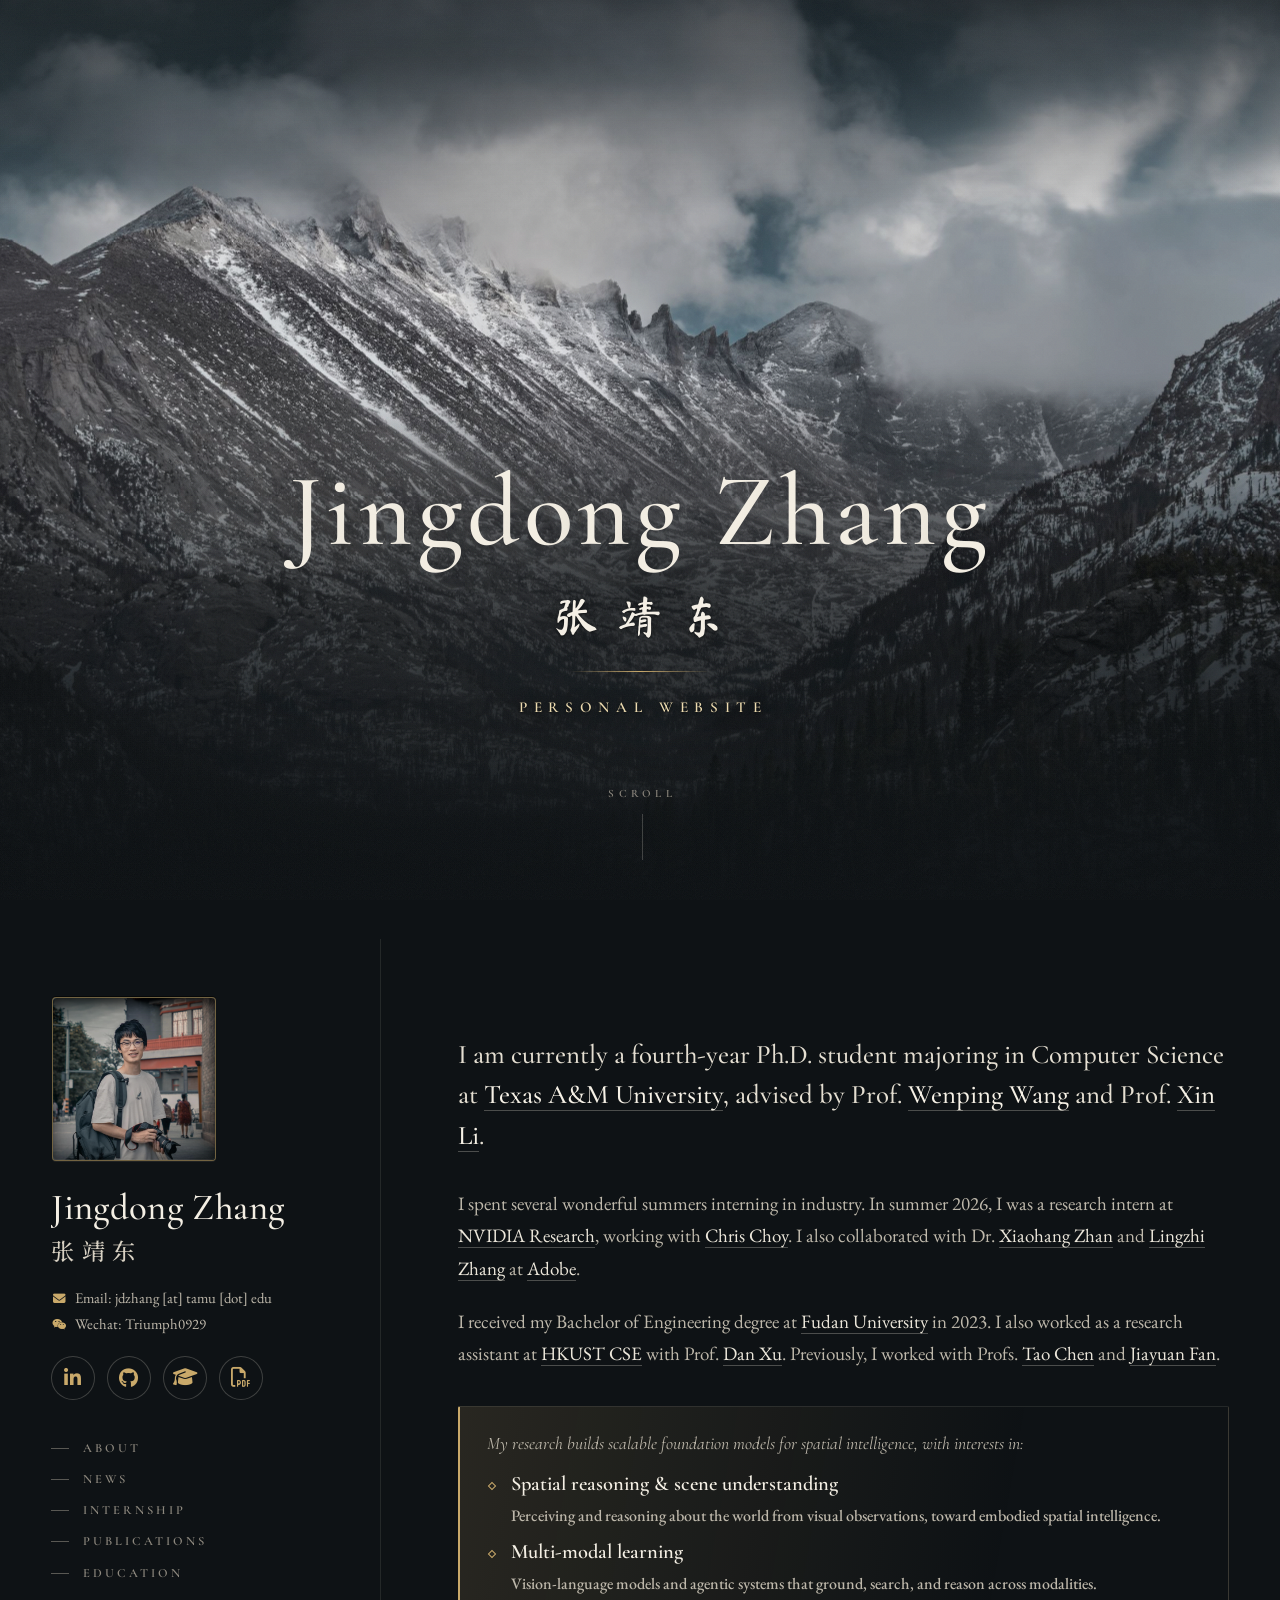
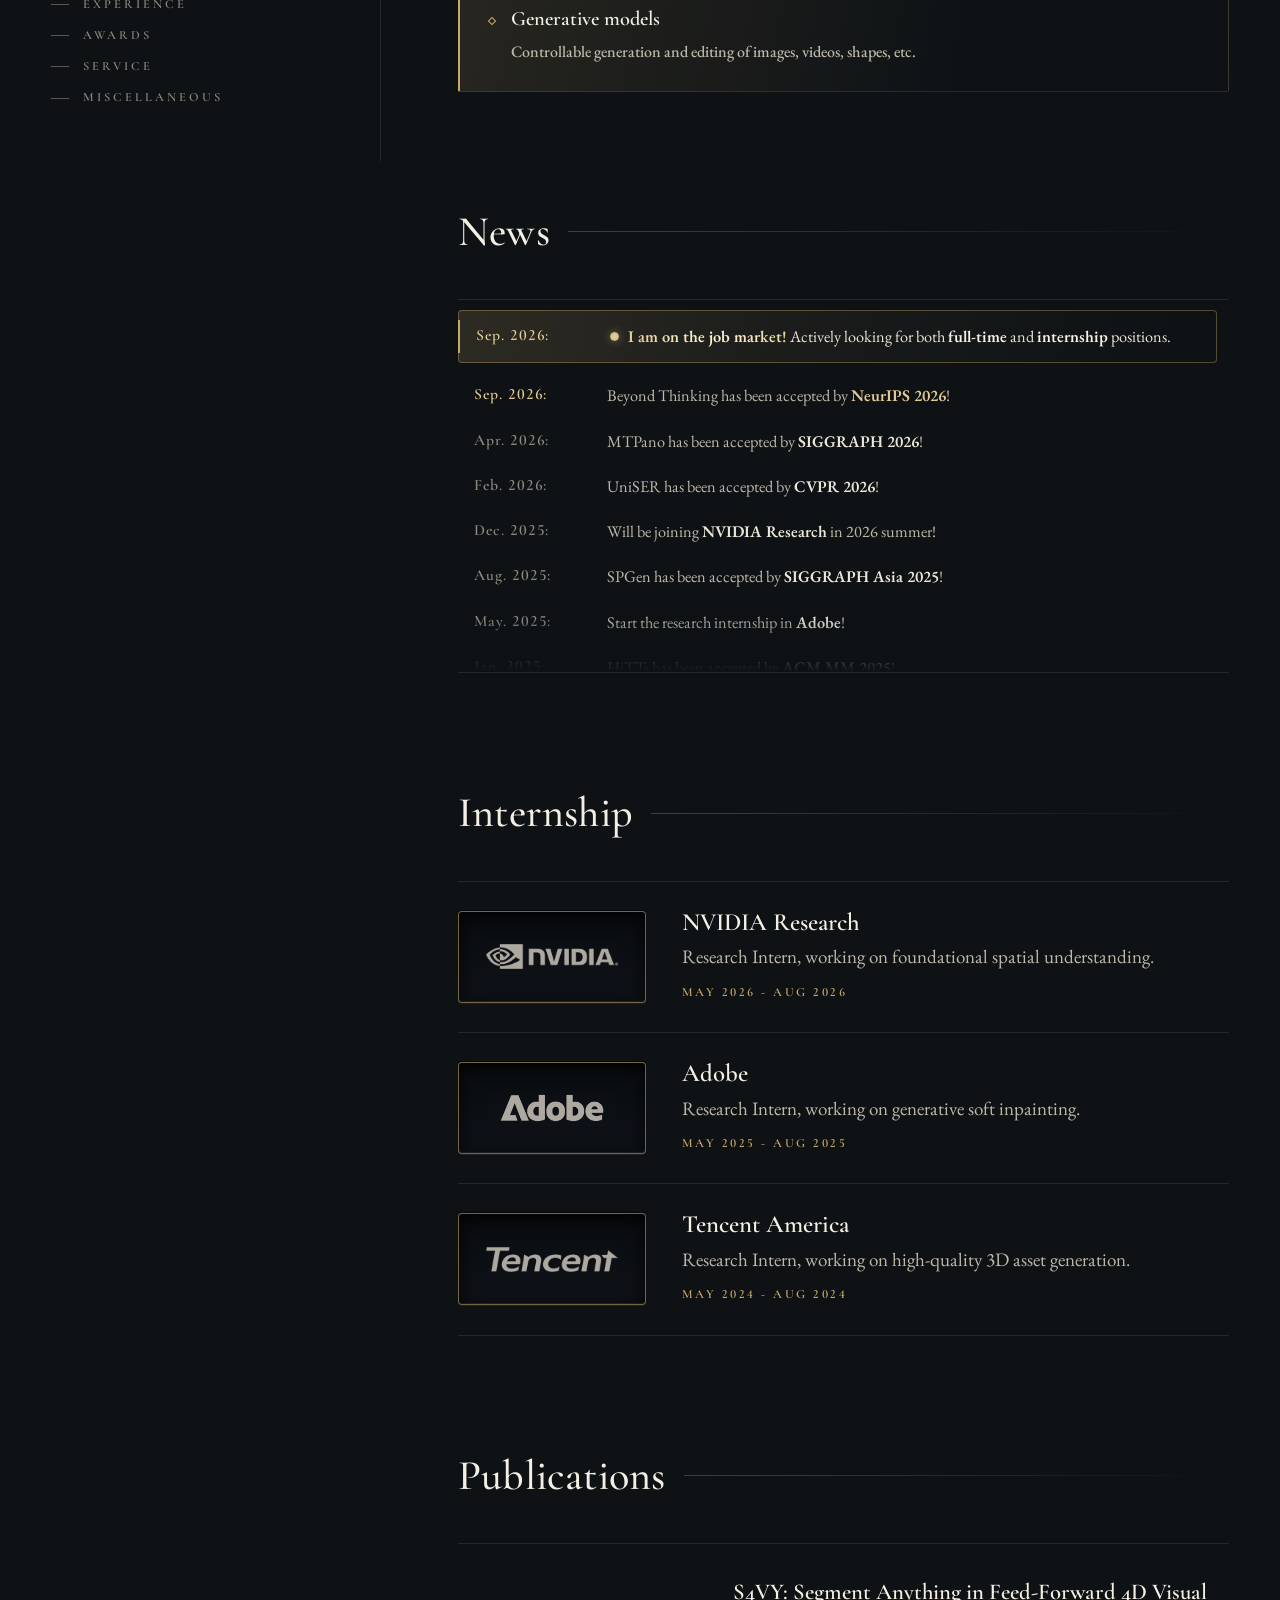
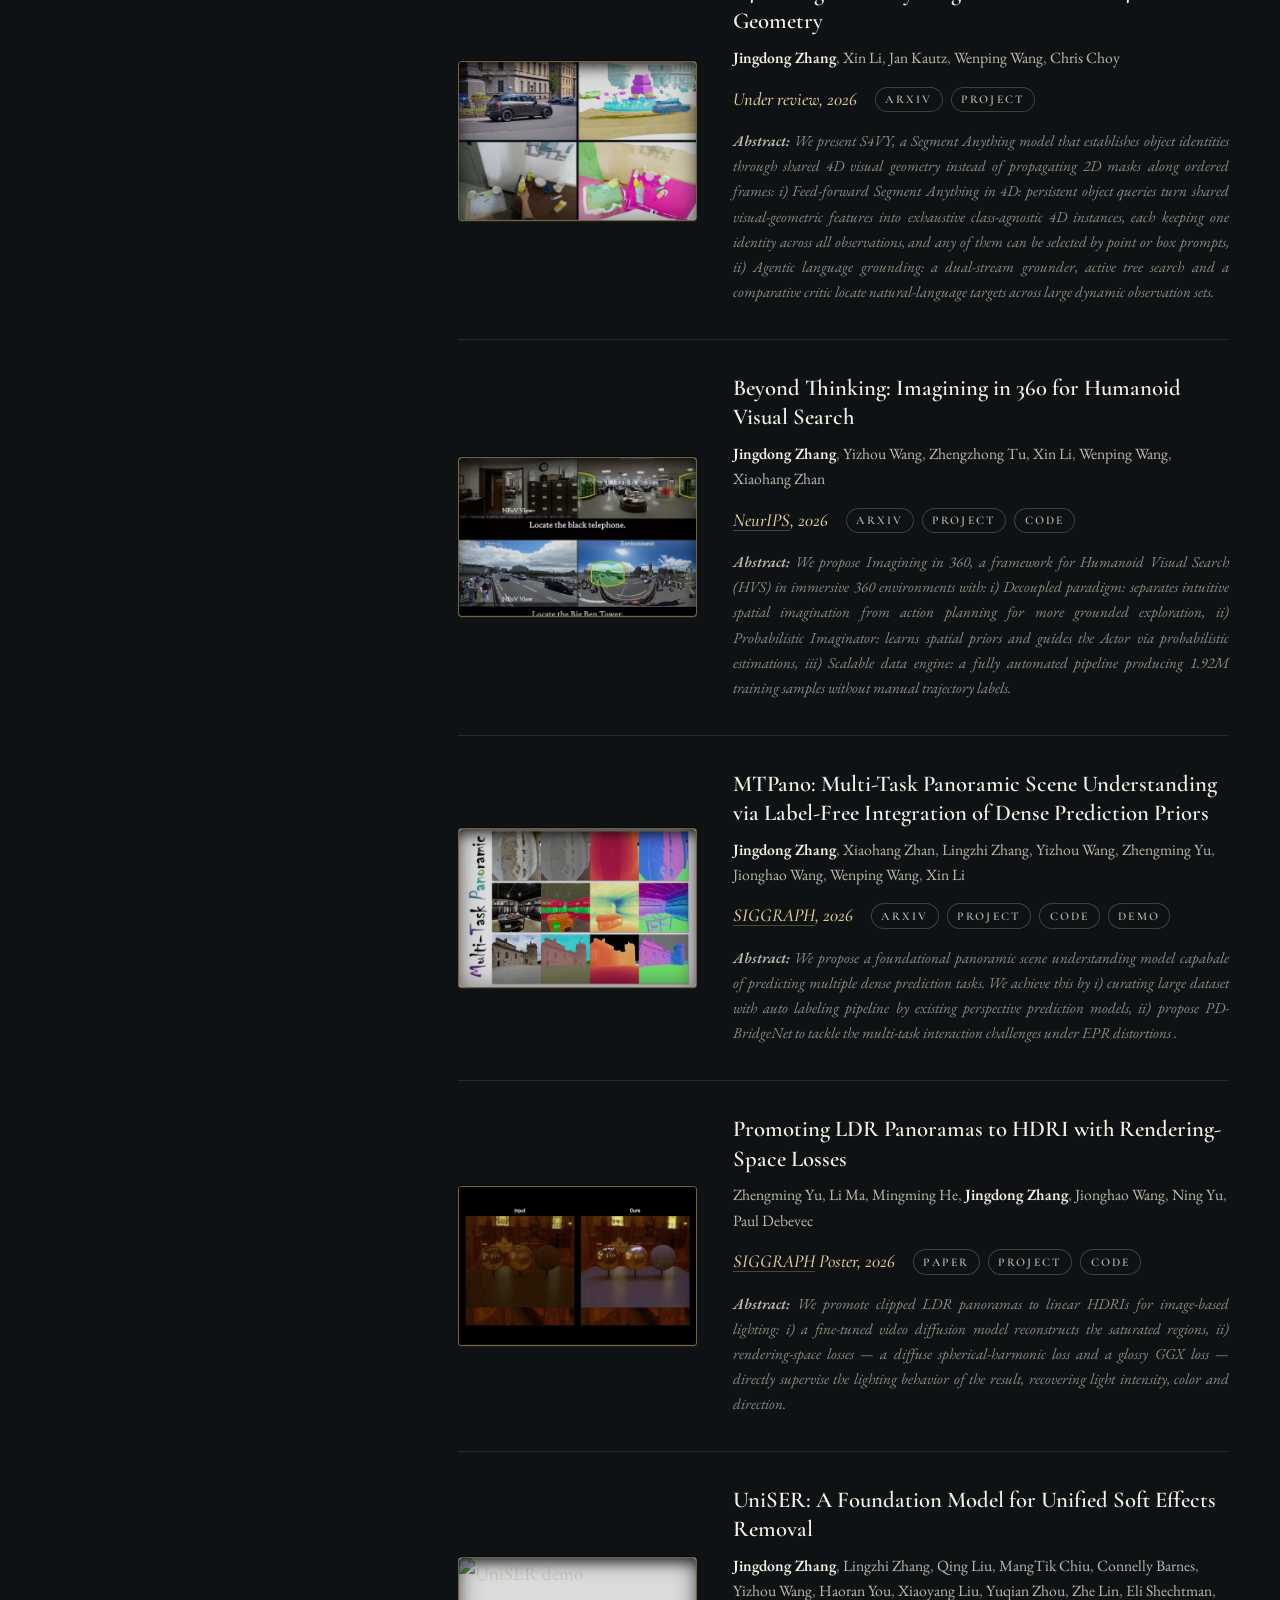
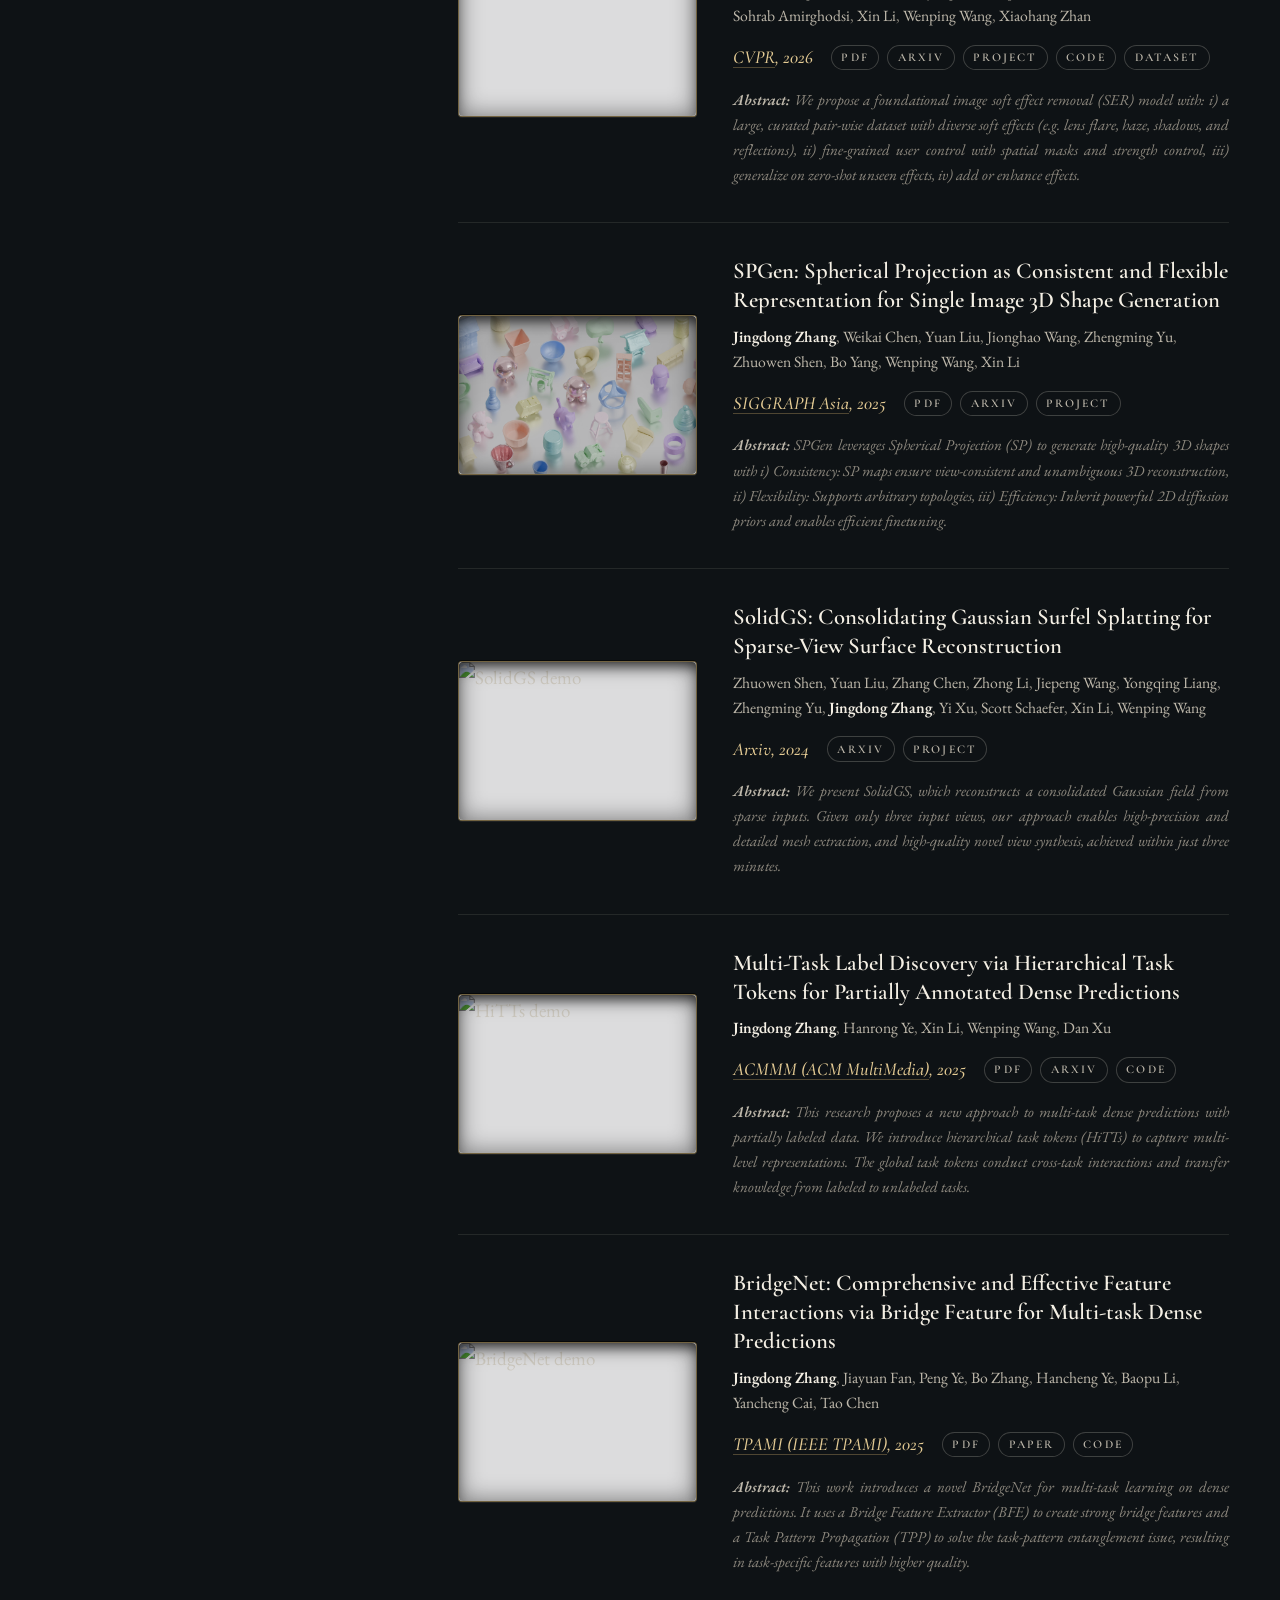
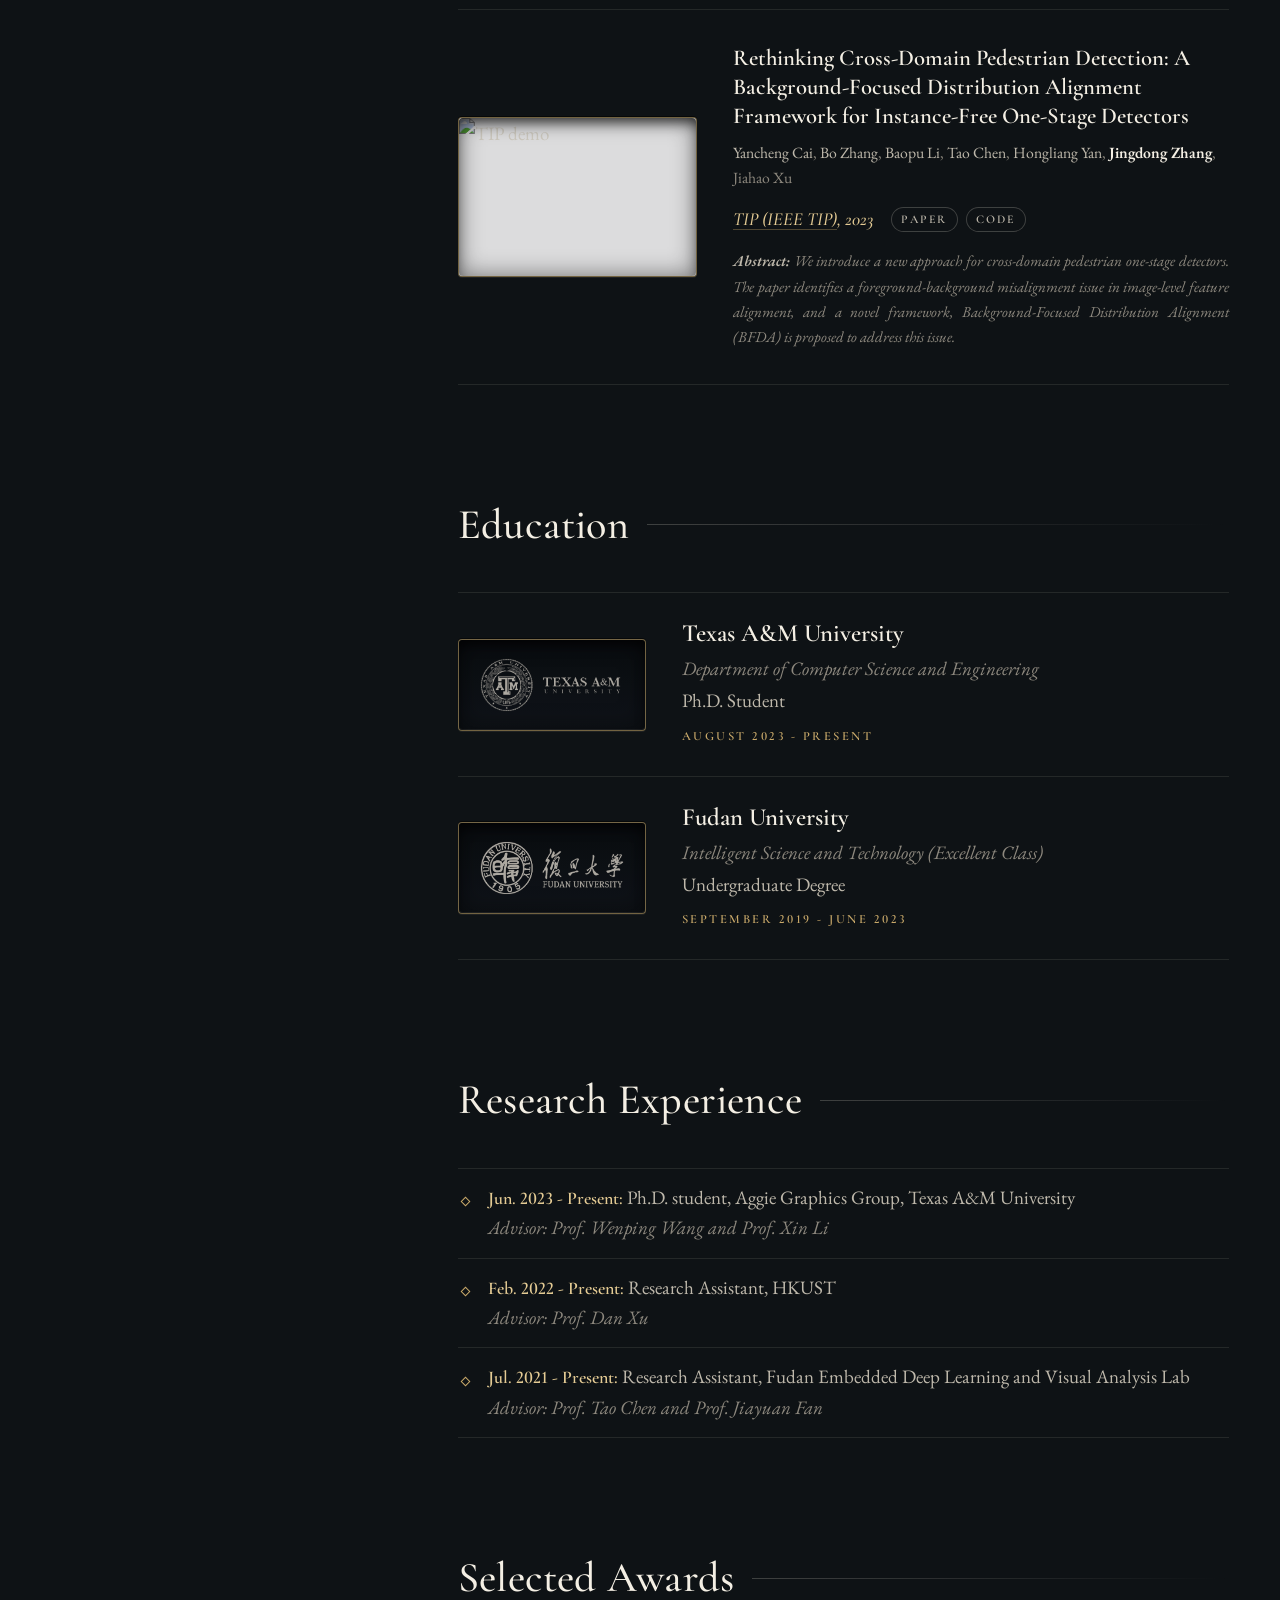
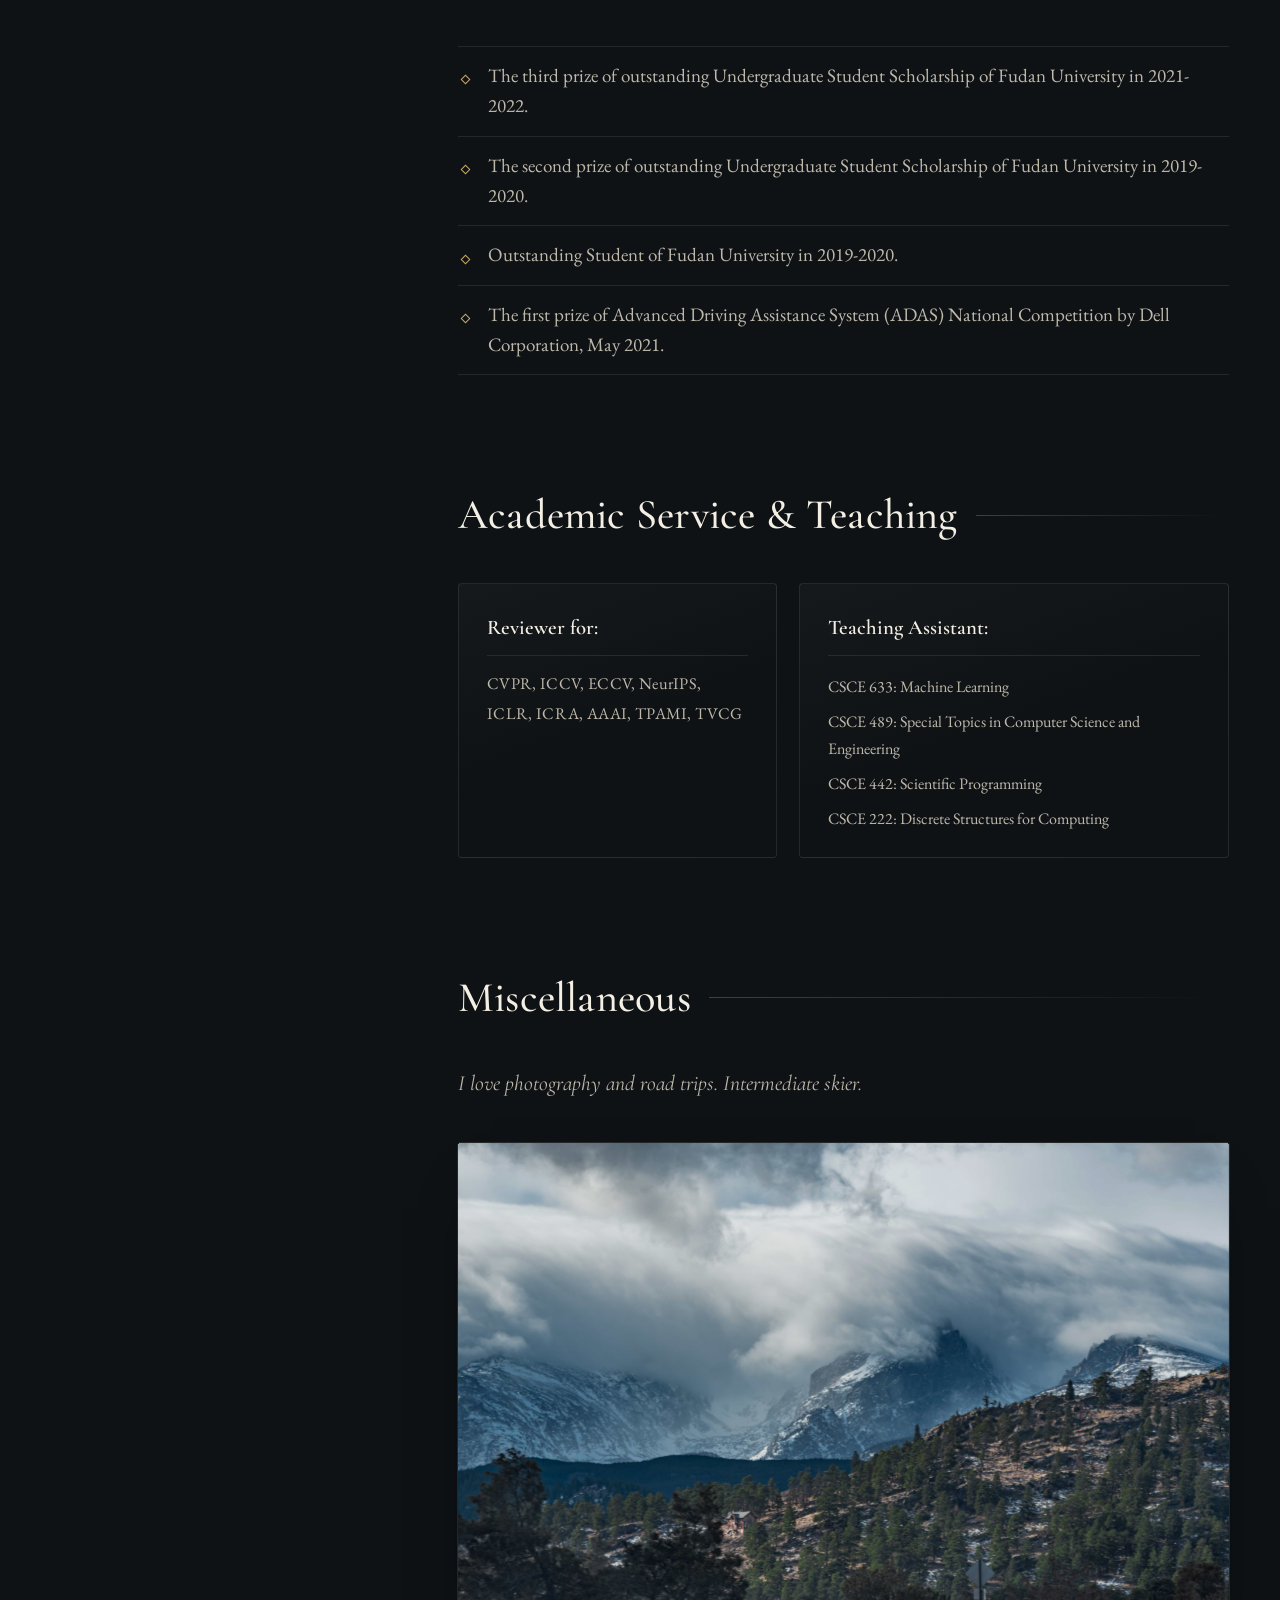
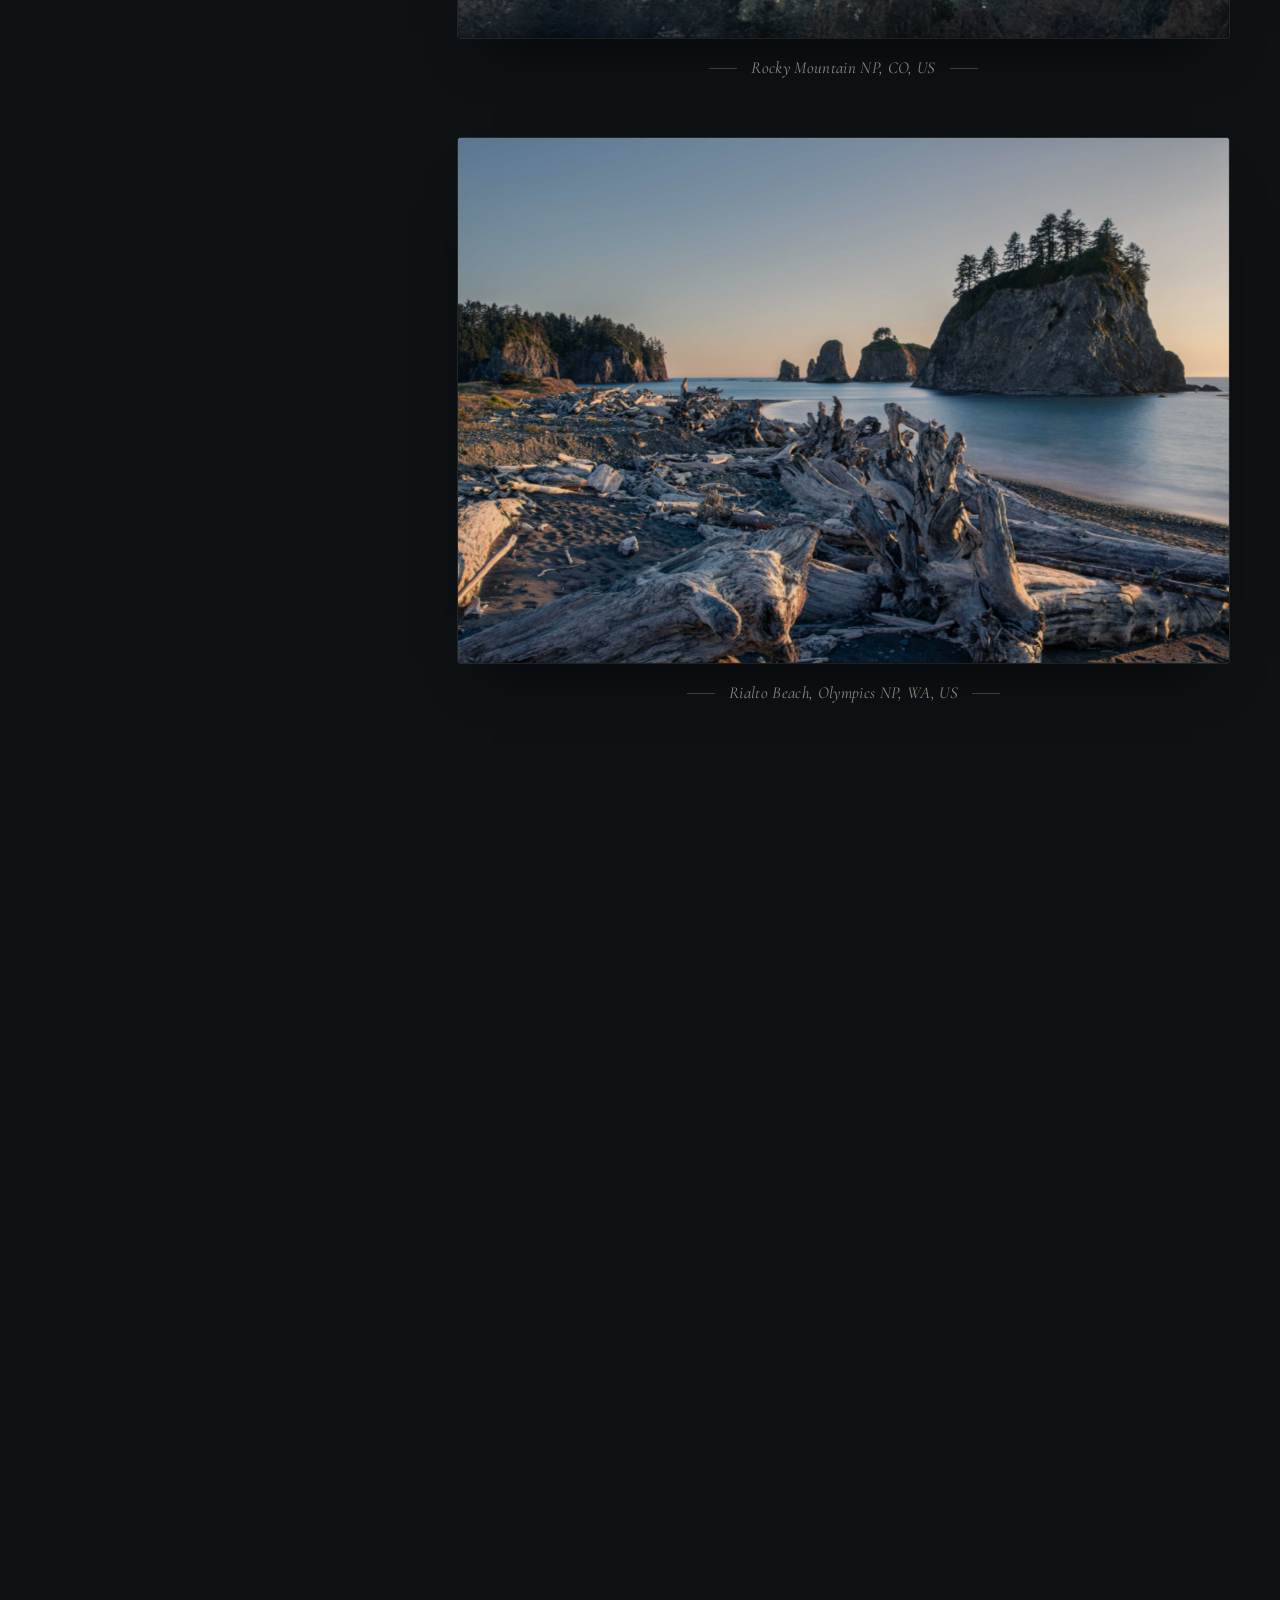
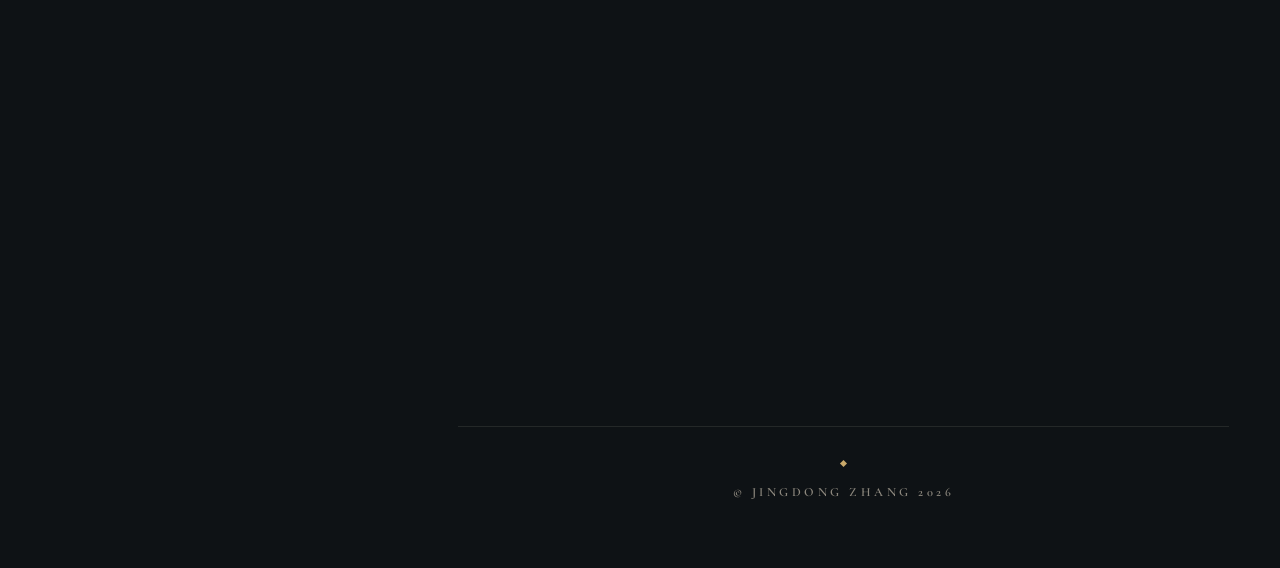
==== commit f2accc9d: "S4VY: embed the demo video (English / 中文); homepage: code link for Imagining in 360 Co-Authored-By: " ====
--- a/index.html
+++ b/index.html
@@ -265,6 +265,7 @@
                             <span class="pub__venue"><a href="https://neurips.cc/Conferences/2026" target="_blank">NeurIPS</a>, 2026</span>
                             <a class="chip" href="https://arxiv.org/abs/2605.09146" target="_blank">arxiv</a>
                             <a class="chip" href="./projects/imagining360.html" target="_blank">project</a>
+                            <a class="chip" href="https://github.com/Evergreen0929/Imagining360" target="_blank">code</a>
                         </div>
                         <p class="pub__abstract">
                             <i><b>Abstract:</b> We propose Imagining in 360, a framework for Humanoid Visual Search (HVS) in immersive 360 environments with: i) Decoupled paradigm: separates intuitive spatial imagination from action planning for more grounded exploration, ii) Probabilistic Imaginator: learns spatial priors and guides the Actor via probabilistic estimations, iii) Scalable data engine: a fully automated pipeline producing 1.92M training samples without manual trajectory labels.</i>
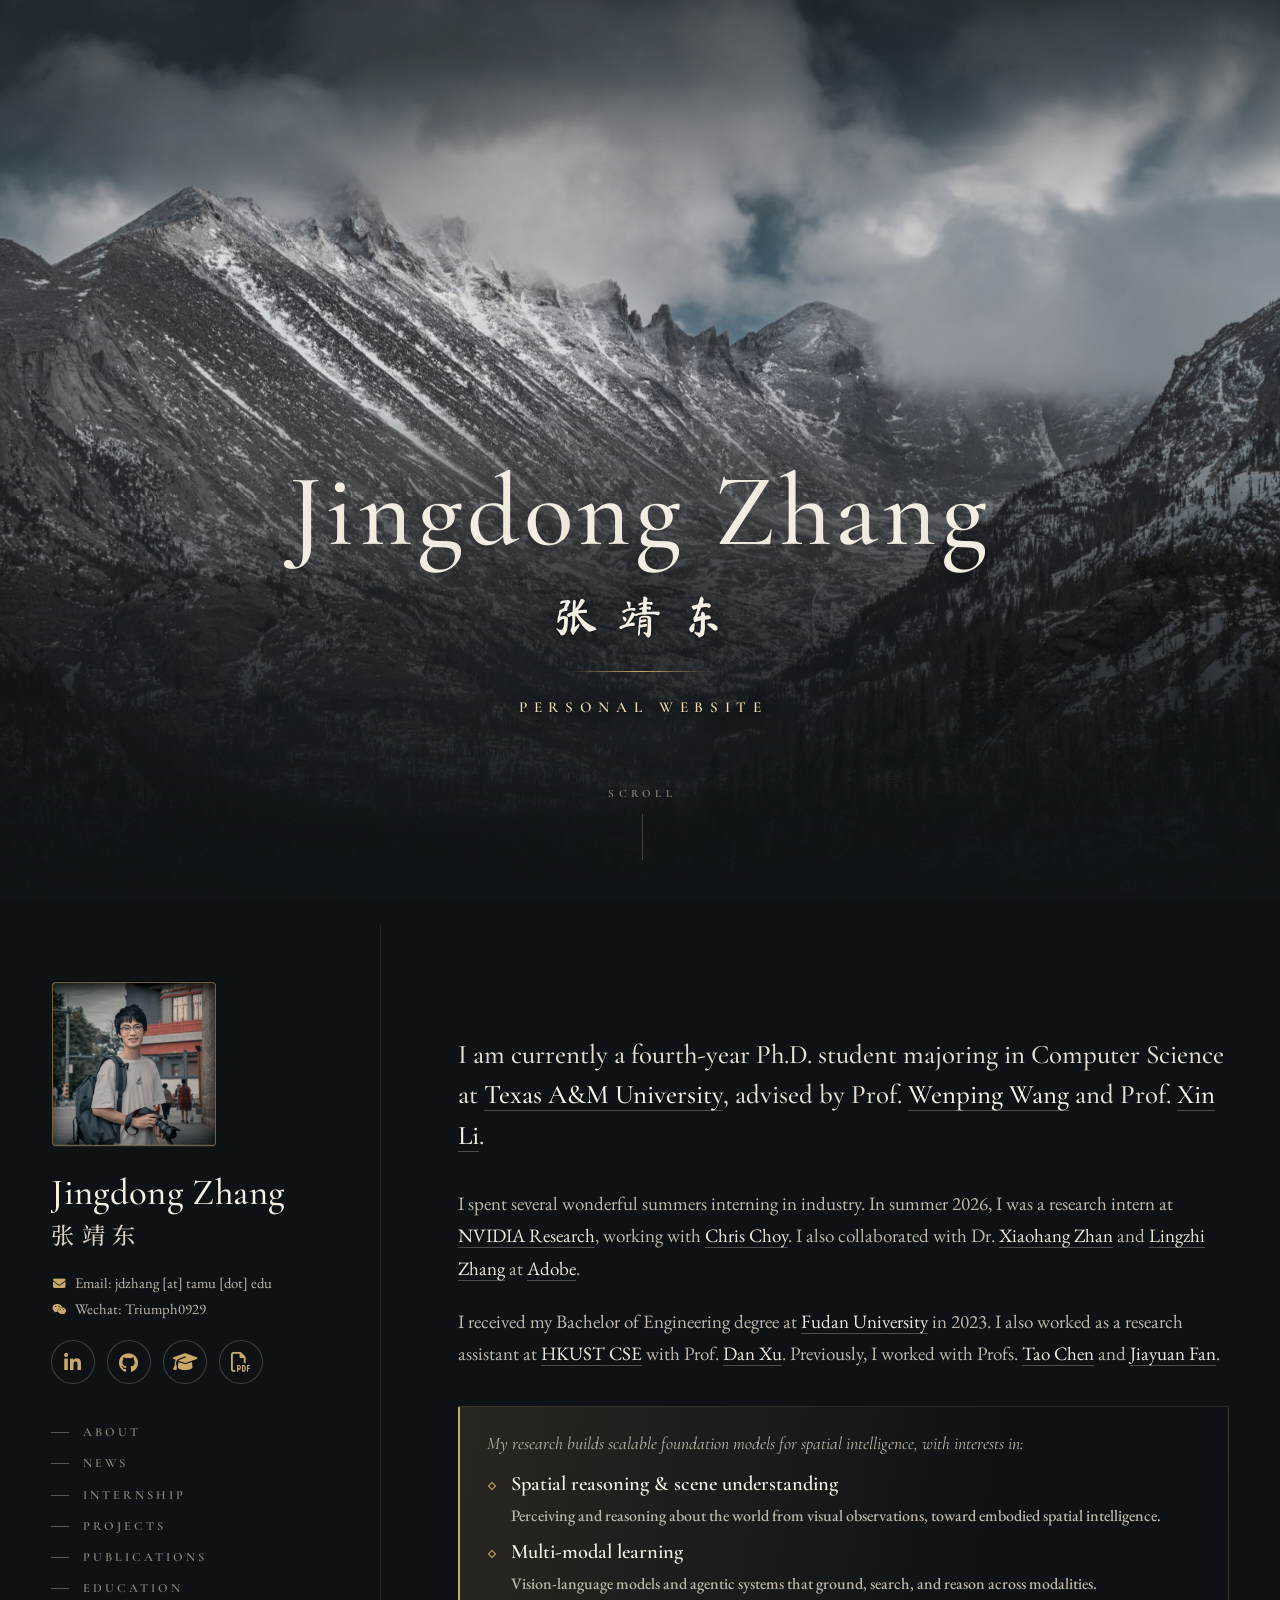
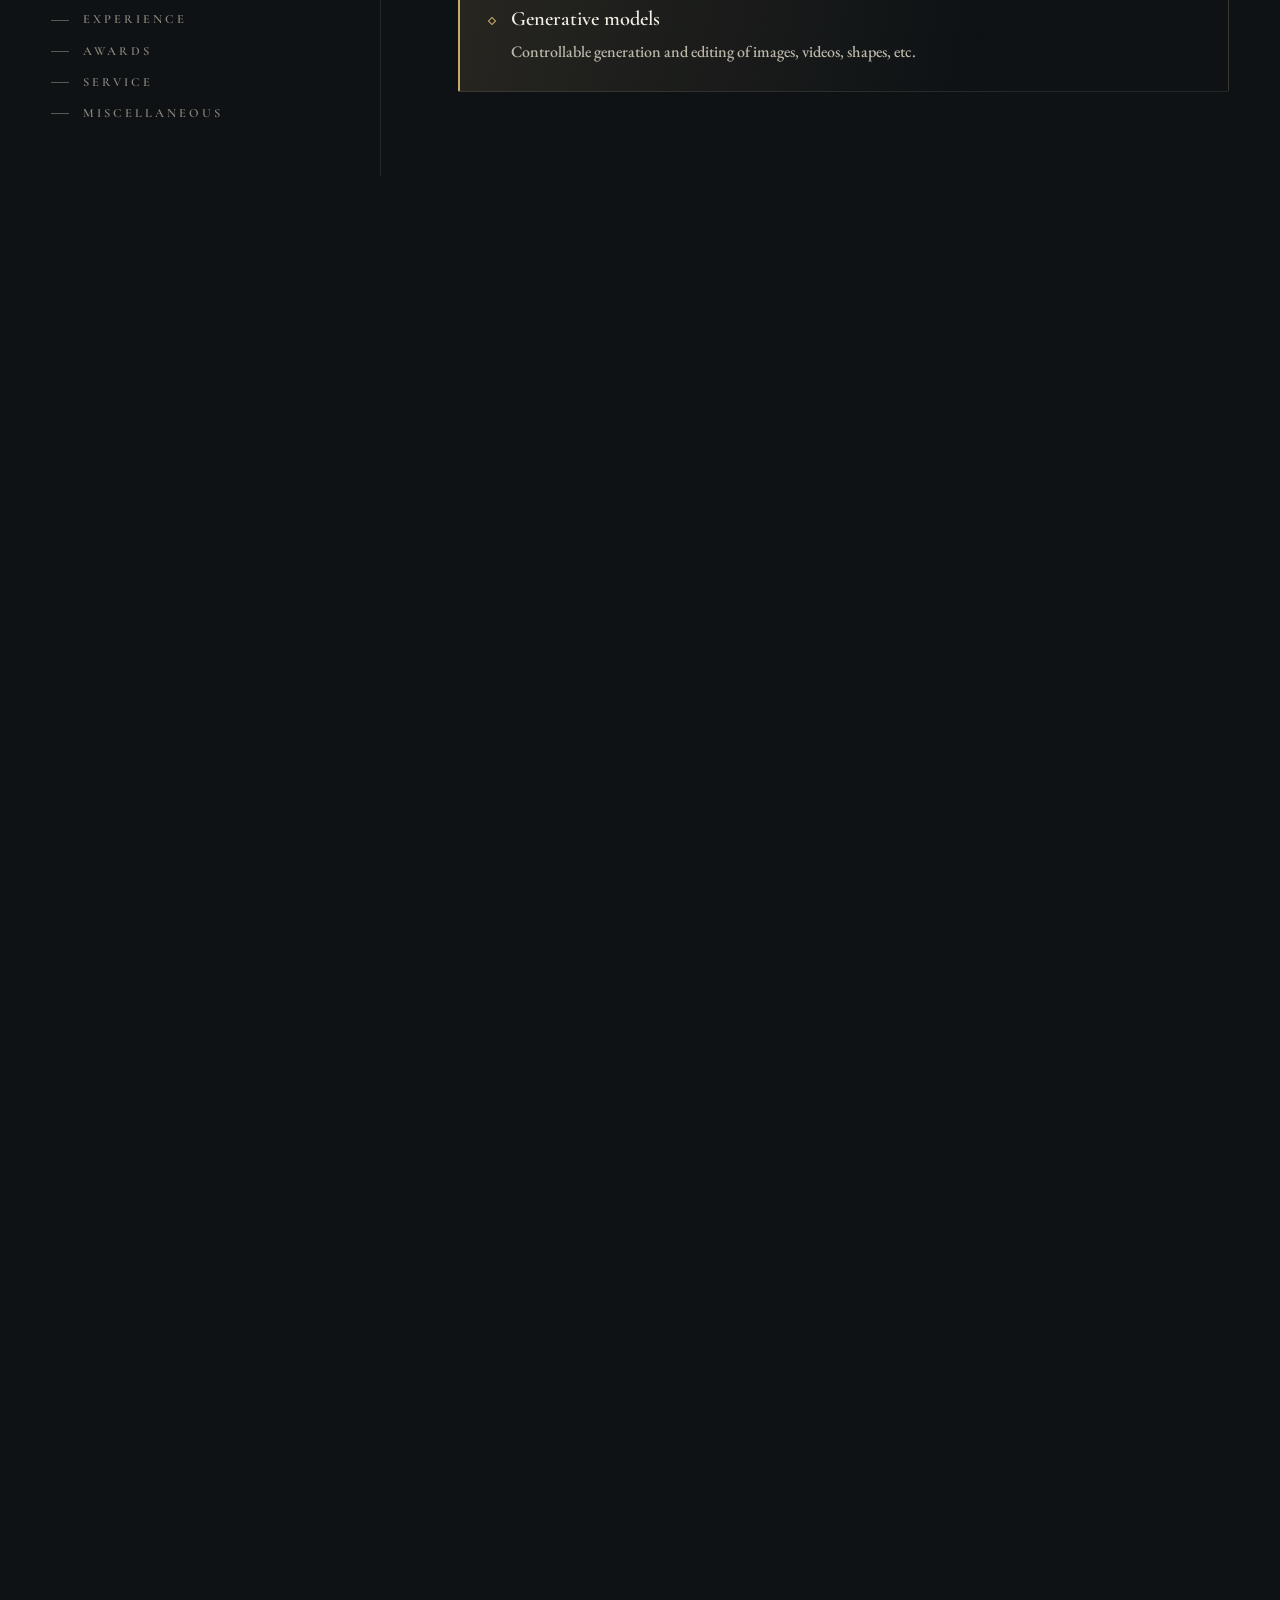
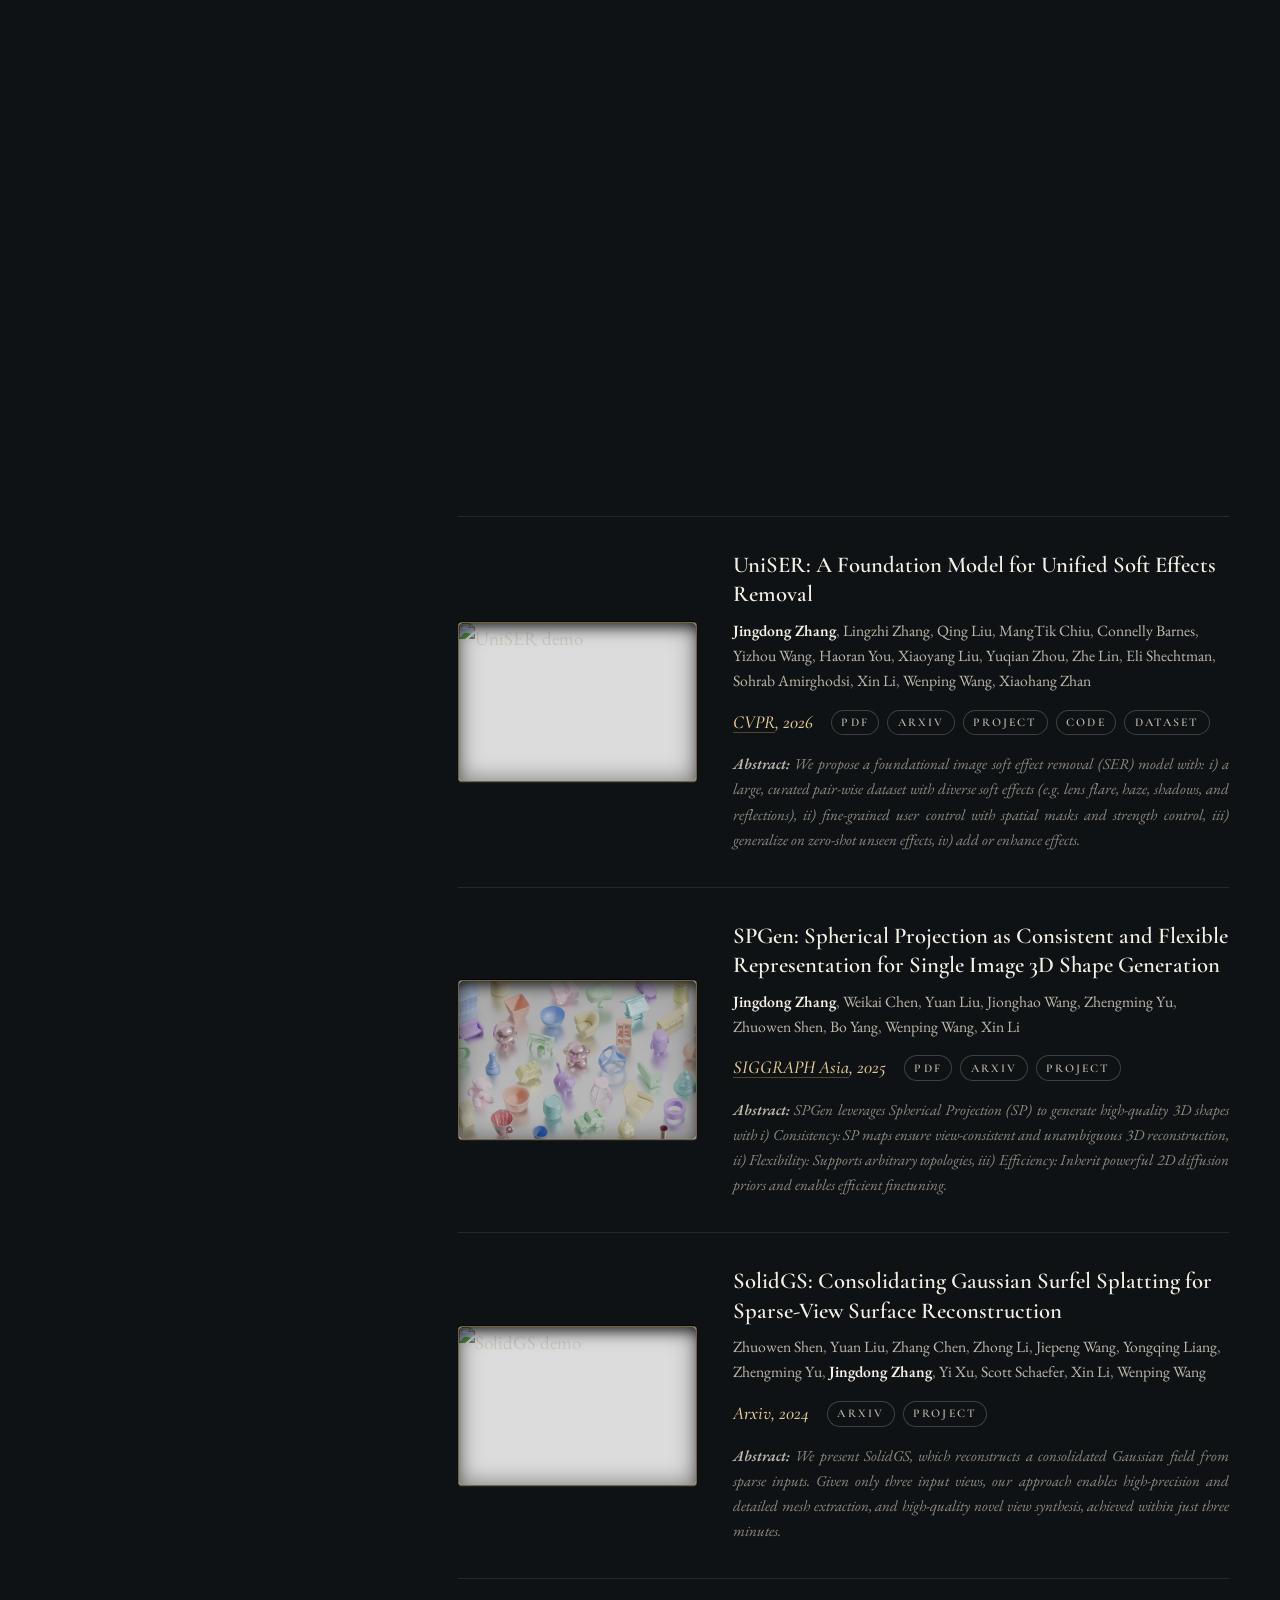
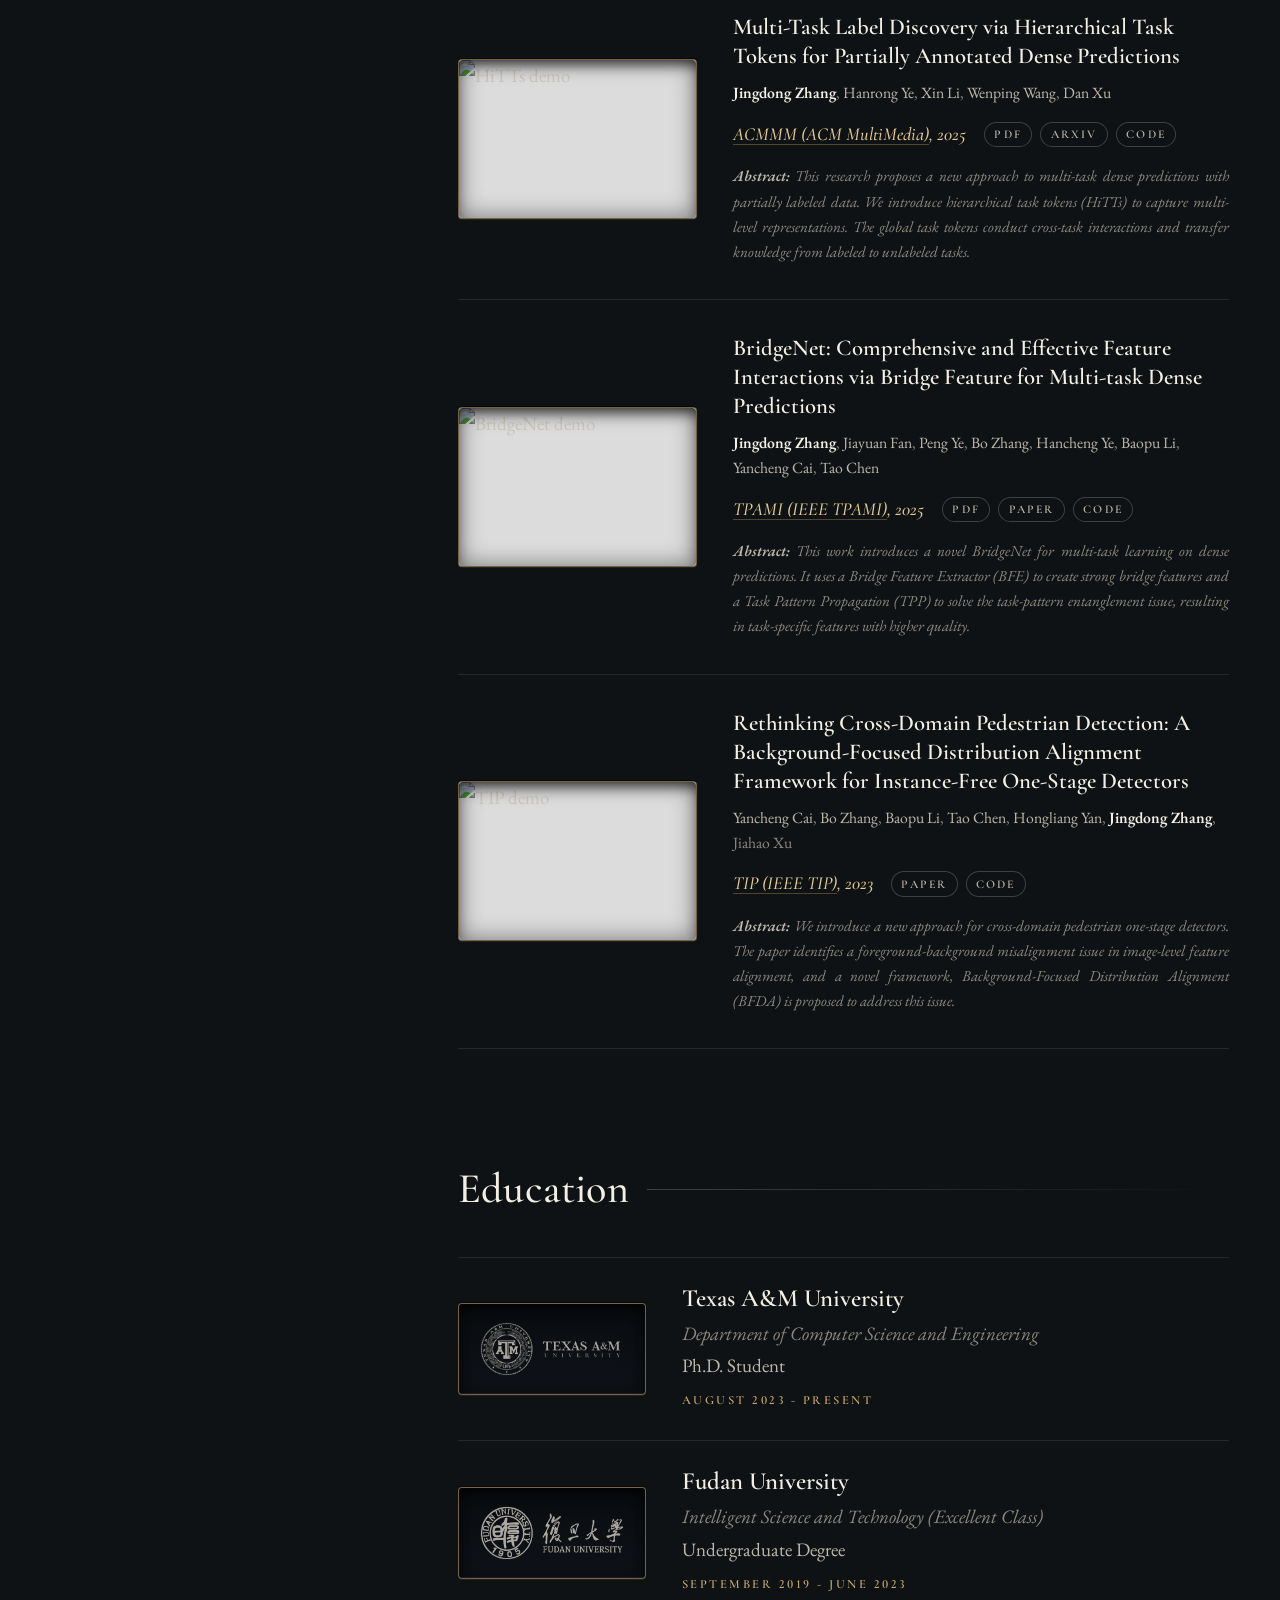
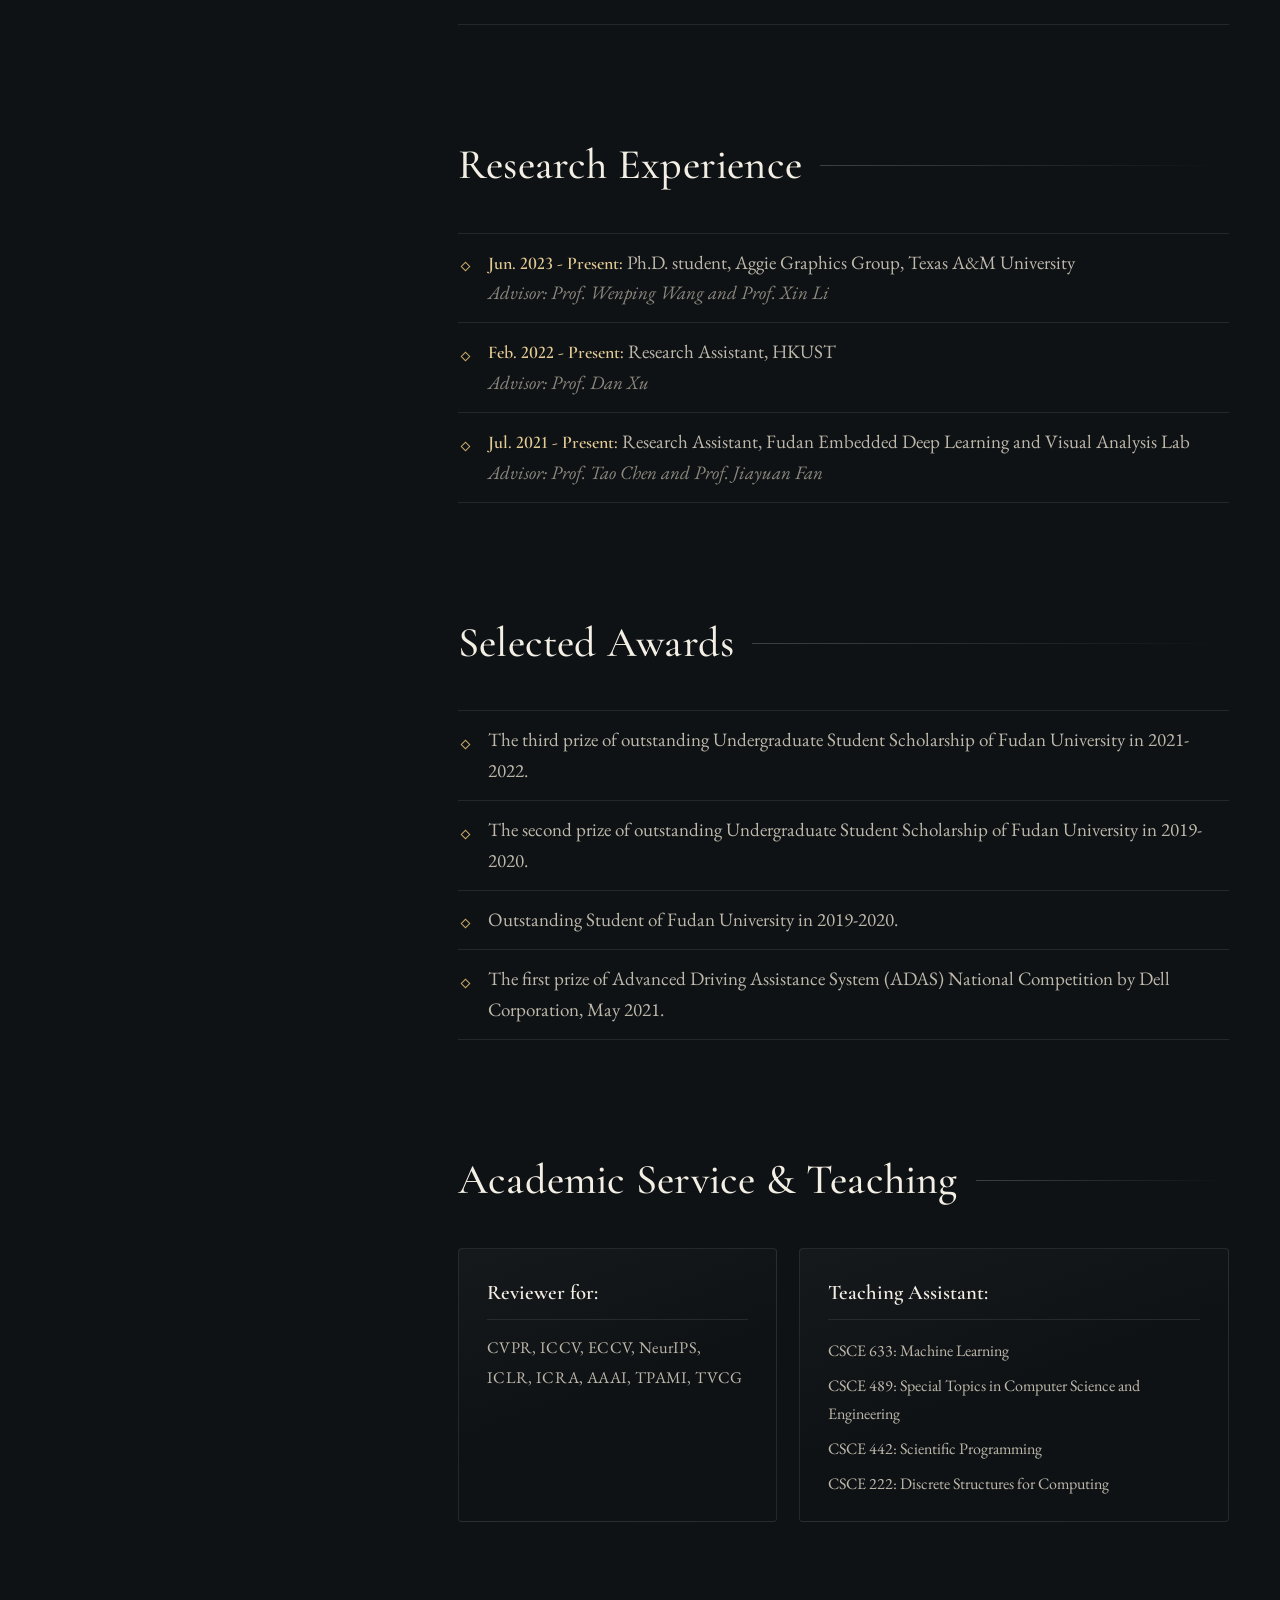
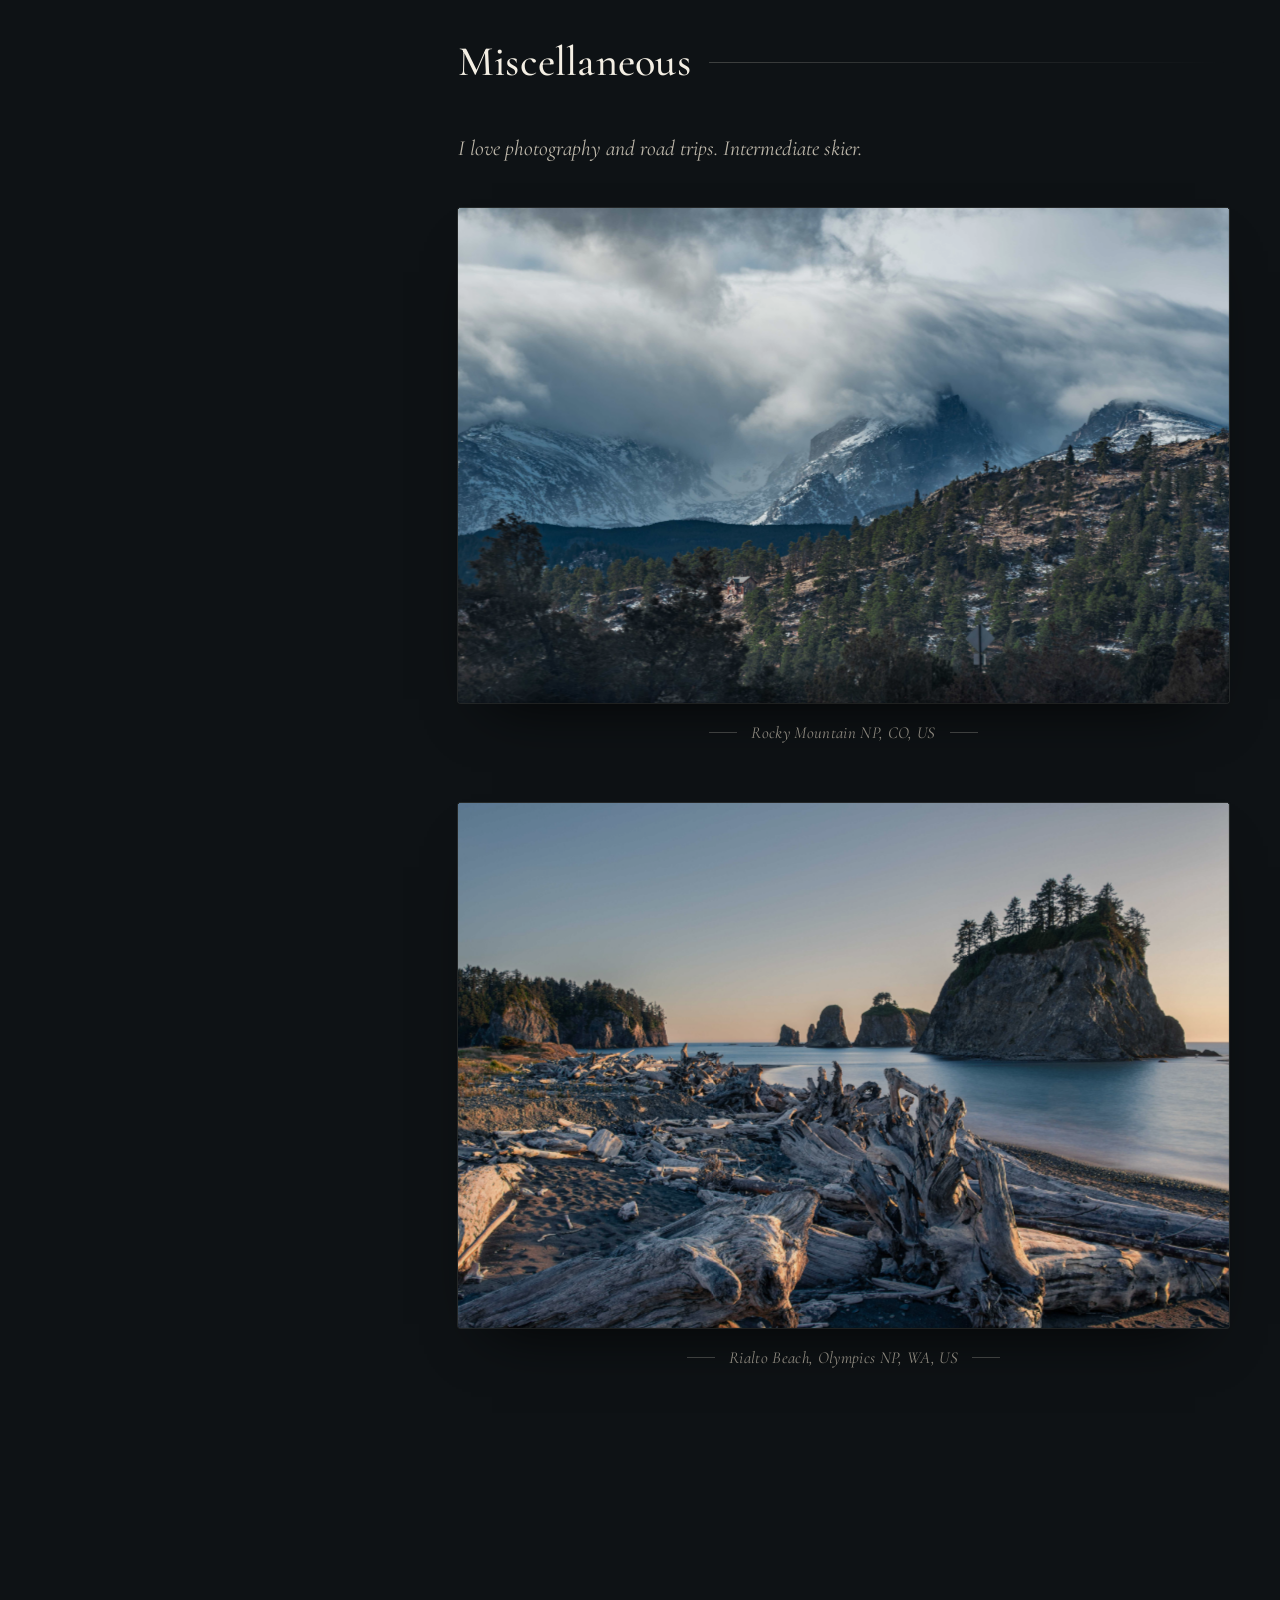
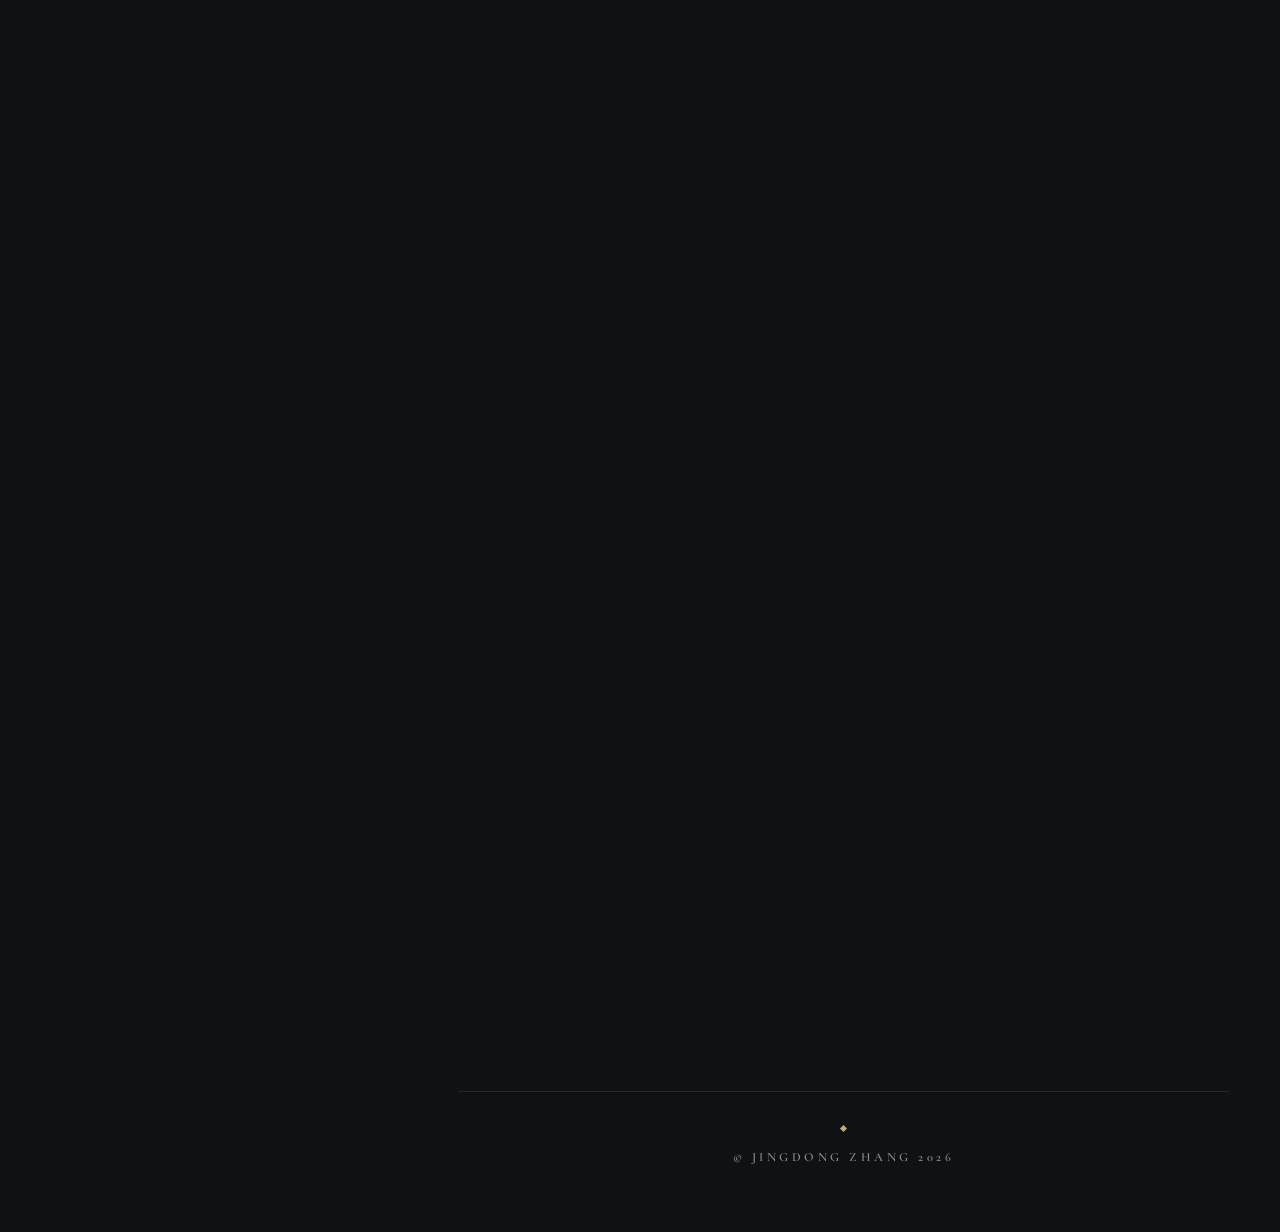
==== commit 4fb78efd: "Homepage: add a Projects section with Flex-RSI before Publications Co-Authored-By: Claude Opus 5.5 <" ====
--- a/index.html
+++ b/index.html
@@ -64,6 +64,7 @@
         <a href="#Home">About</a>
         <a href="#News">News</a>
         <a href="#Internship">Internship</a>
+        <a href="#Projects">Projects</a>
         <a href="#Publications">Publications</a>
         <a href="#Education">Education</a>
         <a href="#Research">Experience</a>
@@ -111,6 +112,7 @@
                     <a href="#Home"><i></i><span>About</span></a>
                     <a href="#News"><i></i><span>News</span></a>
                     <a href="#Internship"><i></i><span>Internship</span></a>
+                    <a href="#Projects"><i></i><span>Projects</span></a>
                     <a href="#Publications"><i></i><span>Publications</span></a>
                     <a href="#Education"><i></i><span>Education</span></a>
                     <a href="#Research"><i></i><span>Experience</span></a>
@@ -217,6 +219,34 @@
             </section>
 
             <!-- Publications -->
+            <section class="section" id="Projects">
+                <header class="section__head reveal">
+                    <h3 class="section__title">Projects</h3>
+                    <span class="section__rule"></span>
+                </header>
+
+                <article class="pub reveal">
+                    <a href="https://flex-rsi.github.io/" target="_blank" class="pub__thumb">
+                        <span class="pub__media pub__media--cover"><img src="homepage_assets/flexrsi_anim.webp" alt="Flex-RSI: an agent improving its performance round by round" loading="lazy"></span>
+                    </a>
+                    <div class="pub__body">
+                        <h4 class="pub__title">Flex-RSI: Benchmarking Recursive Self-Improvement of Frontier Agents</h4>
+                        <div class="pub__meta">
+                            <span class="pub__venue">Community research initiative, 2026</span>
+                            <a class="chip" href="https://flex-rsi.github.io/" target="_blank">project</a>
+                            <a class="chip" href="https://flex-rsi.github.io/#leaderboard" target="_blank">leaderboard</a>
+                            <a class="chip" href="https://flex-rsi.github.io/#contribute" target="_blank">contribute</a>
+                        </div>
+                        <p class="pub__abstract">
+                            <i><b>Overview:</b> How far can a frontier agent improve itself? Flex-RSI measures how well today's frontier agent systems improve on their own: given a downstream task, the agent iteratively refines its own harness, from its solution to its tools and prompts, to raise its score within a fixed budget. Tasks span visual perception and reasoning, robot control, 3D reconstruction and more, under a shared protocol: a documented starting point, declared budgets, held-out evaluation and traceable progress.</i>
+                        </p>
+                        <p class="pub__abstract" style="margin-top: .7em;">
+                            We are actively expanding Flex-RSI with more tasks, tracks and models. Tasks, model baselines, evaluation adapters and feedback on the protocol are all welcome; the benchmark will be open-sourced once its infrastructure is complete.
+                        </p>
+                    </div>
+                </article>
+            </section>
+
             <section class="section" id="Publications">
                 <header class="section__head reveal">
                     <h3 class="section__title">Publications</h3>
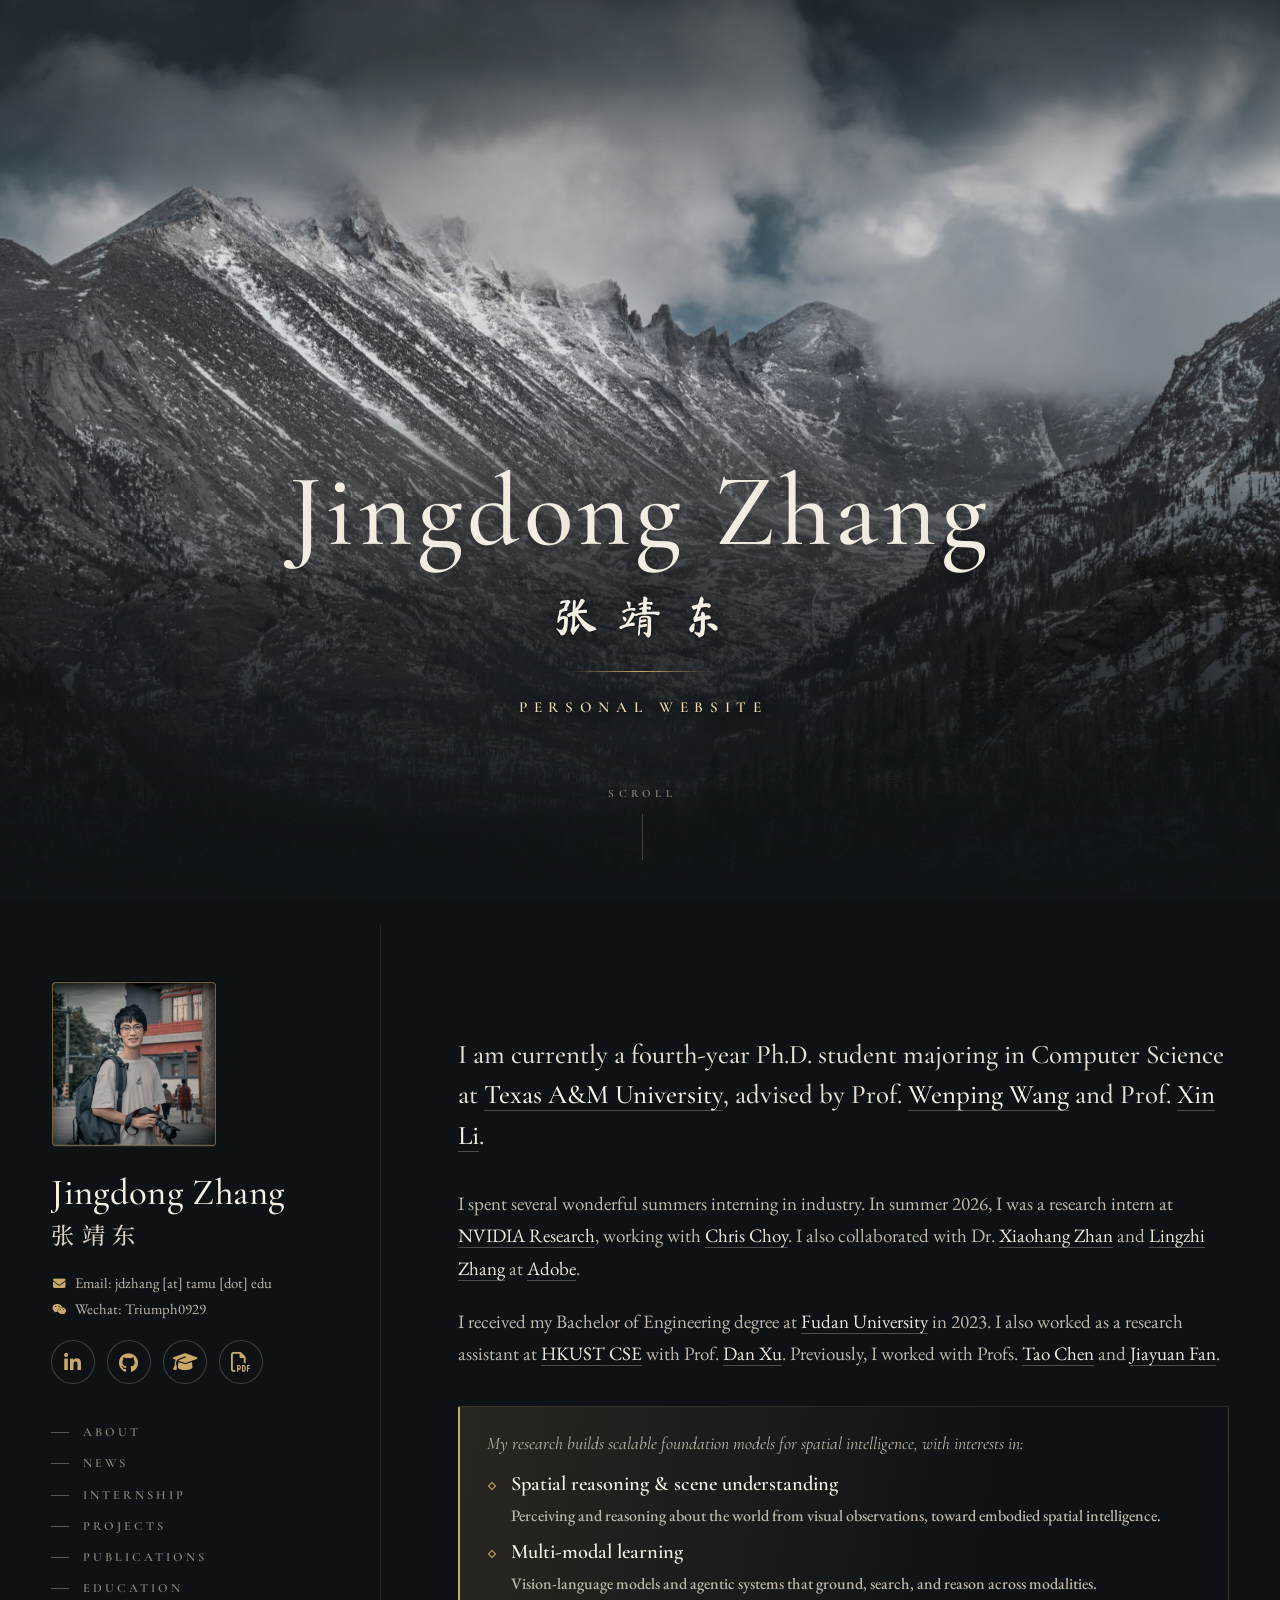
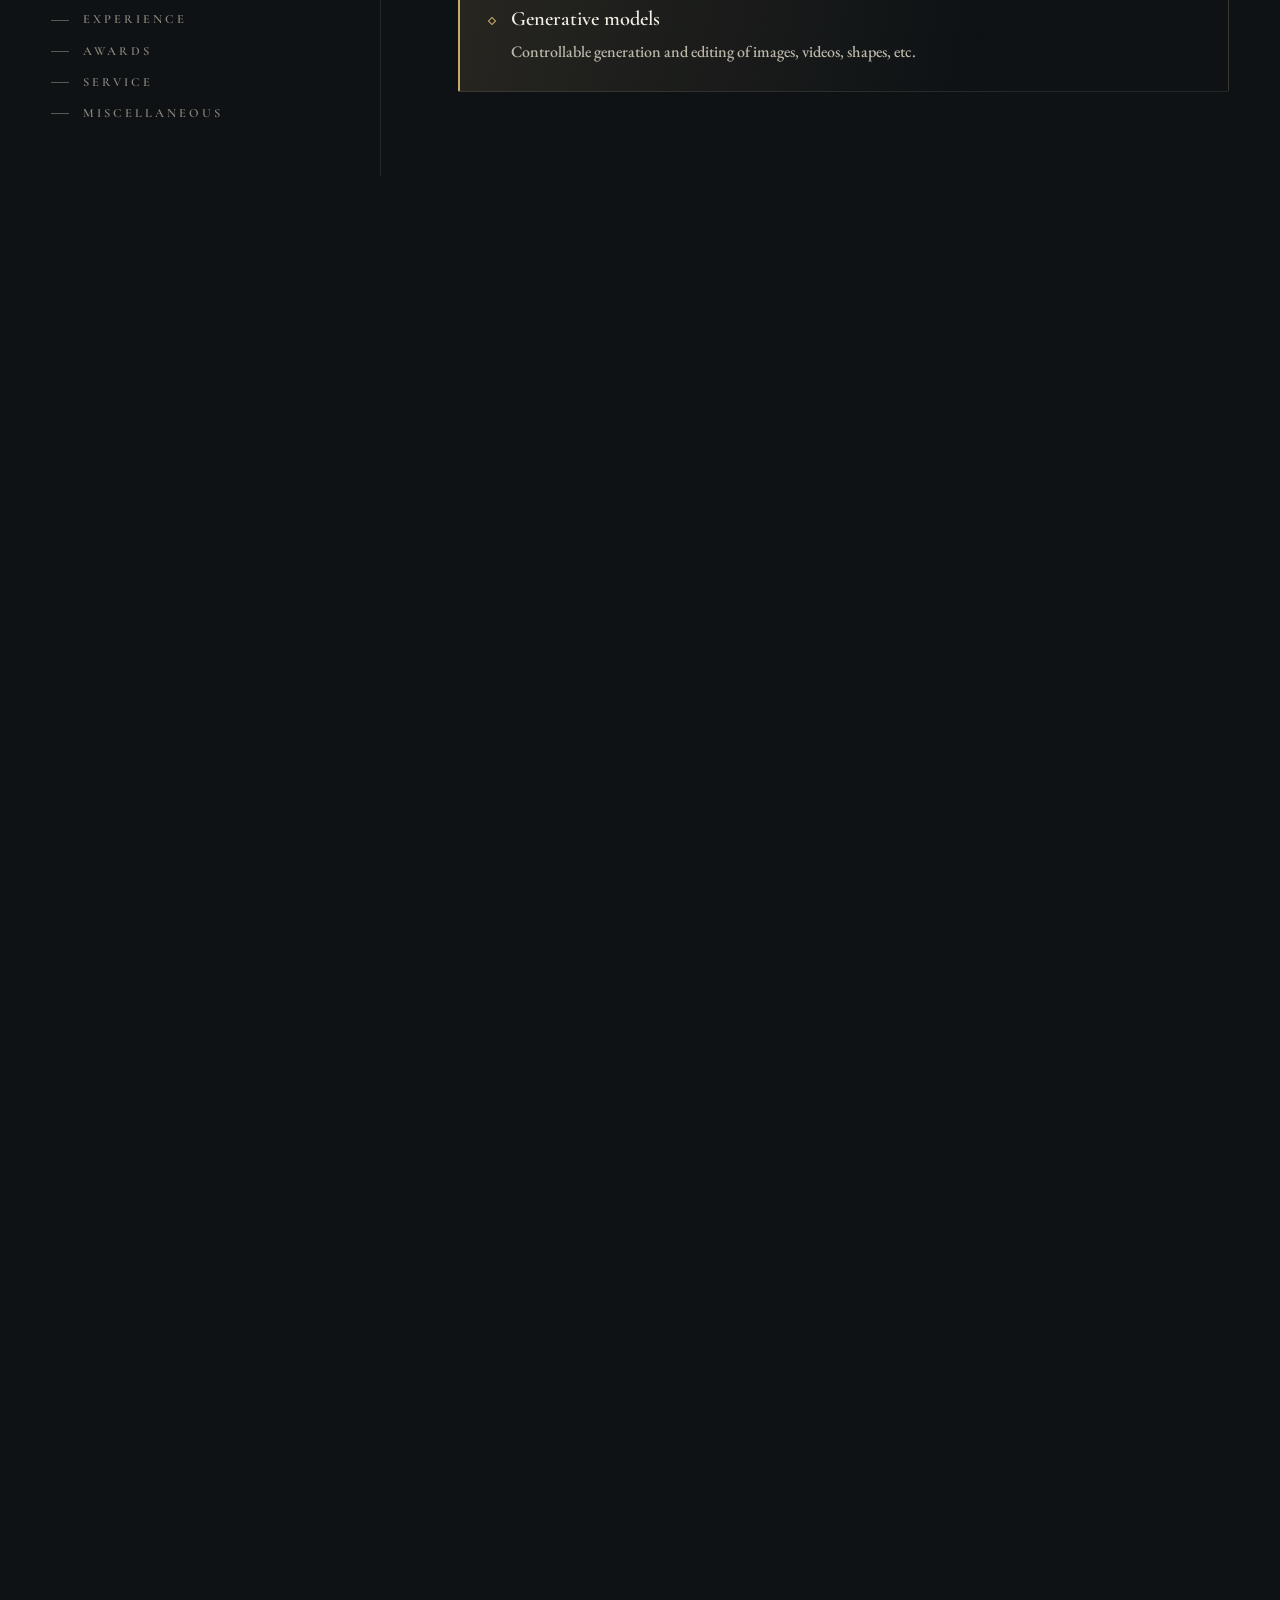
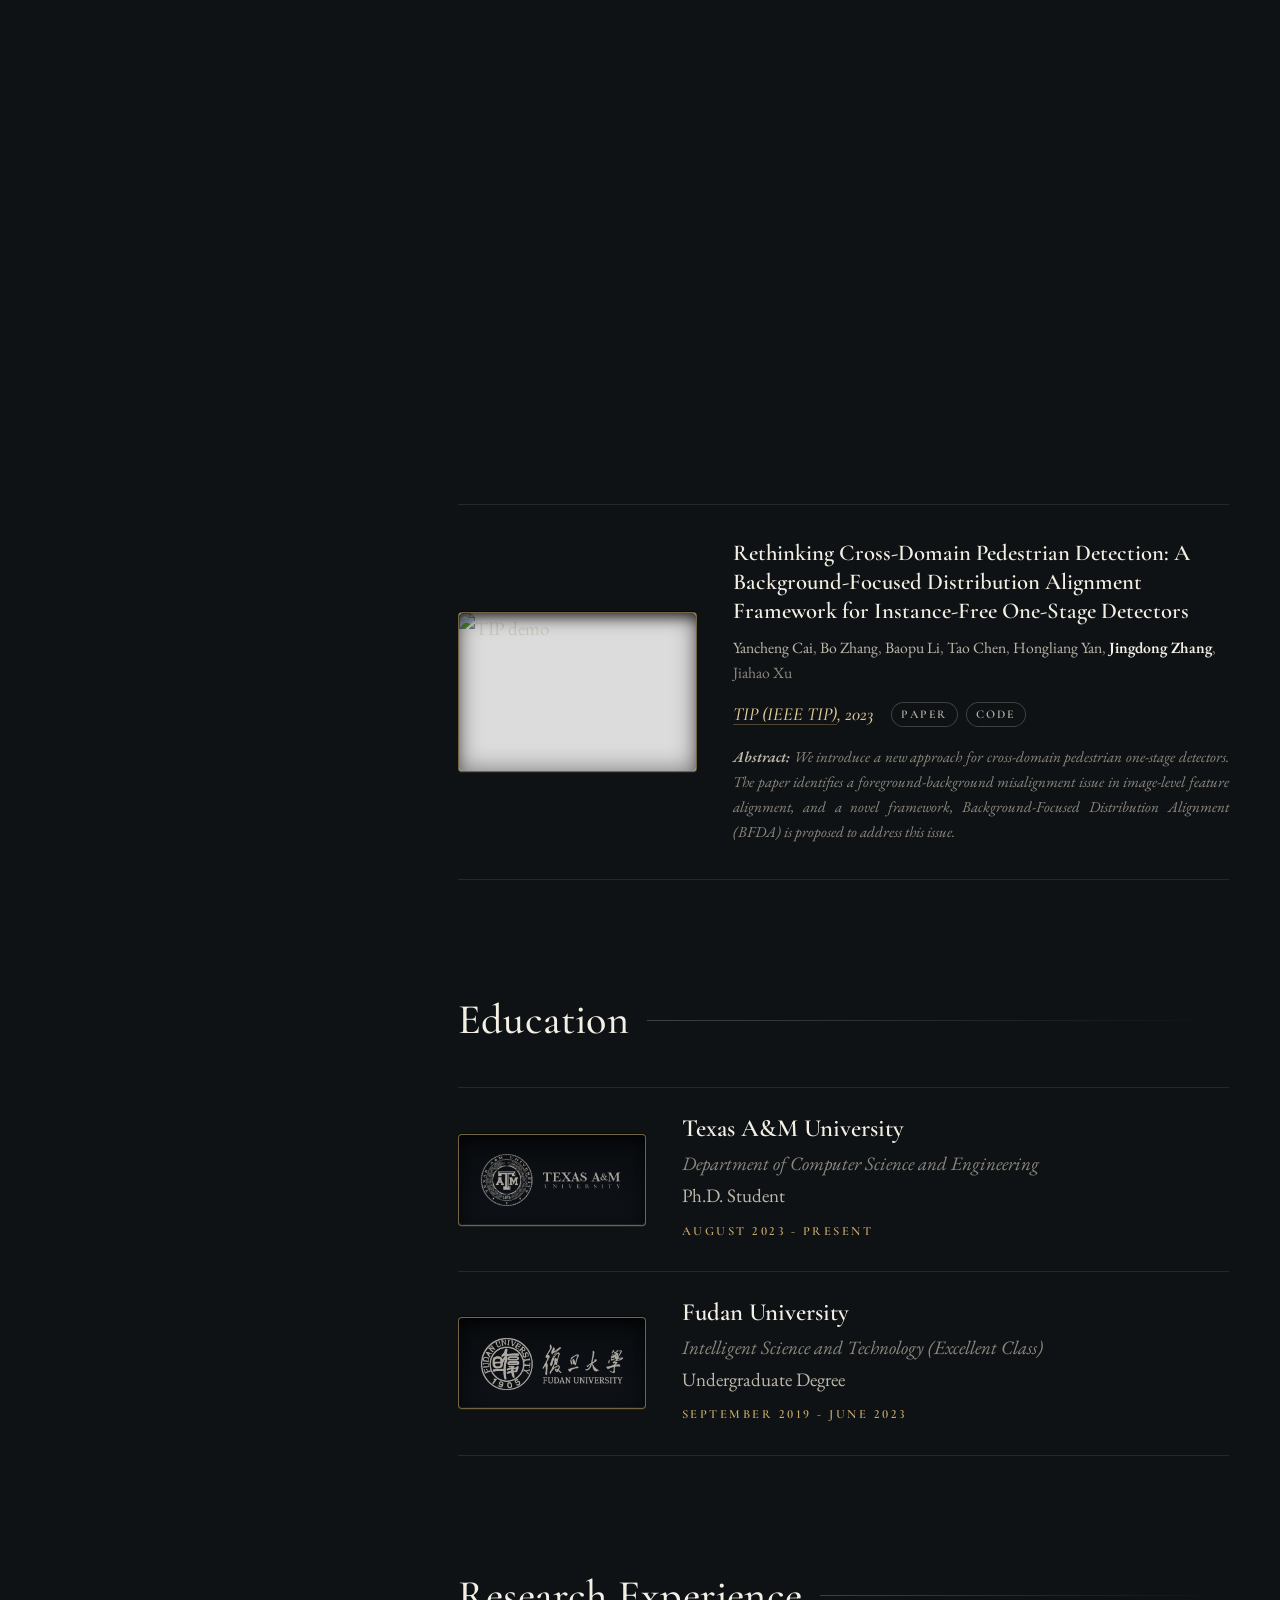
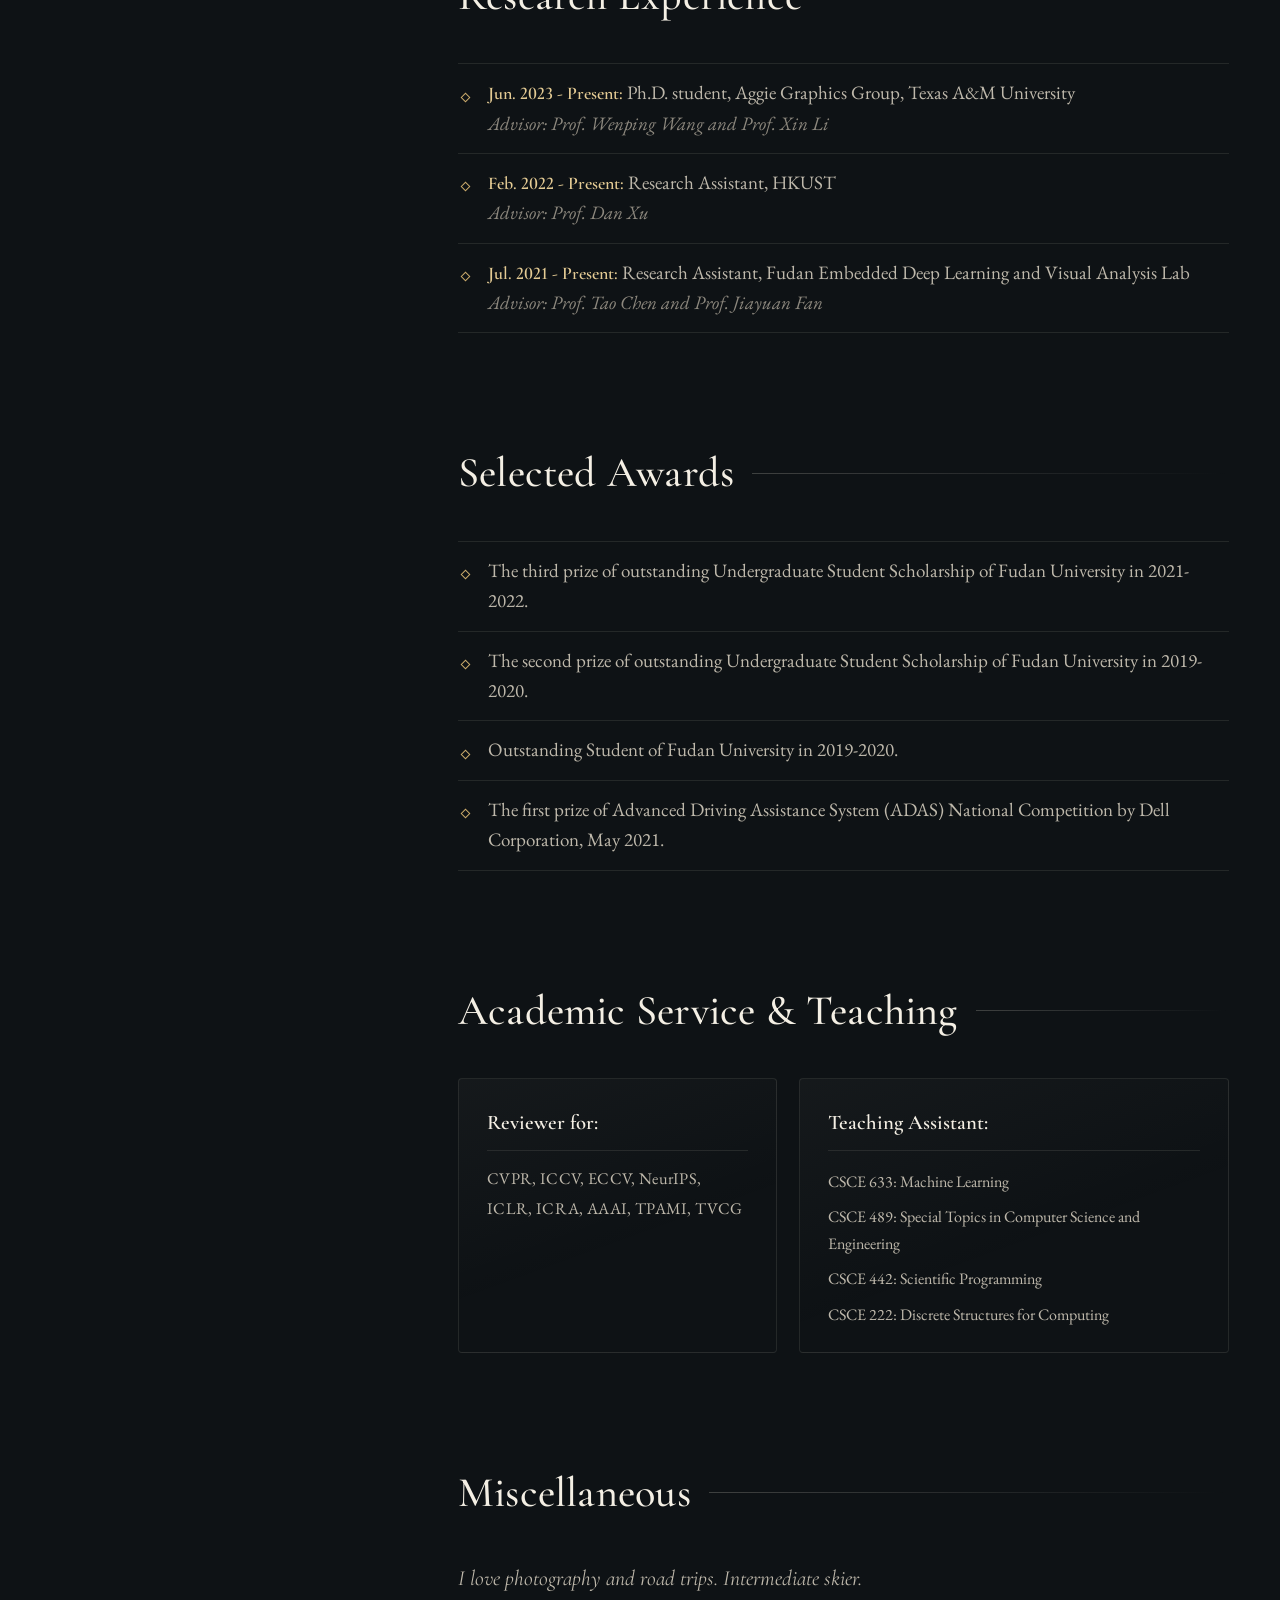
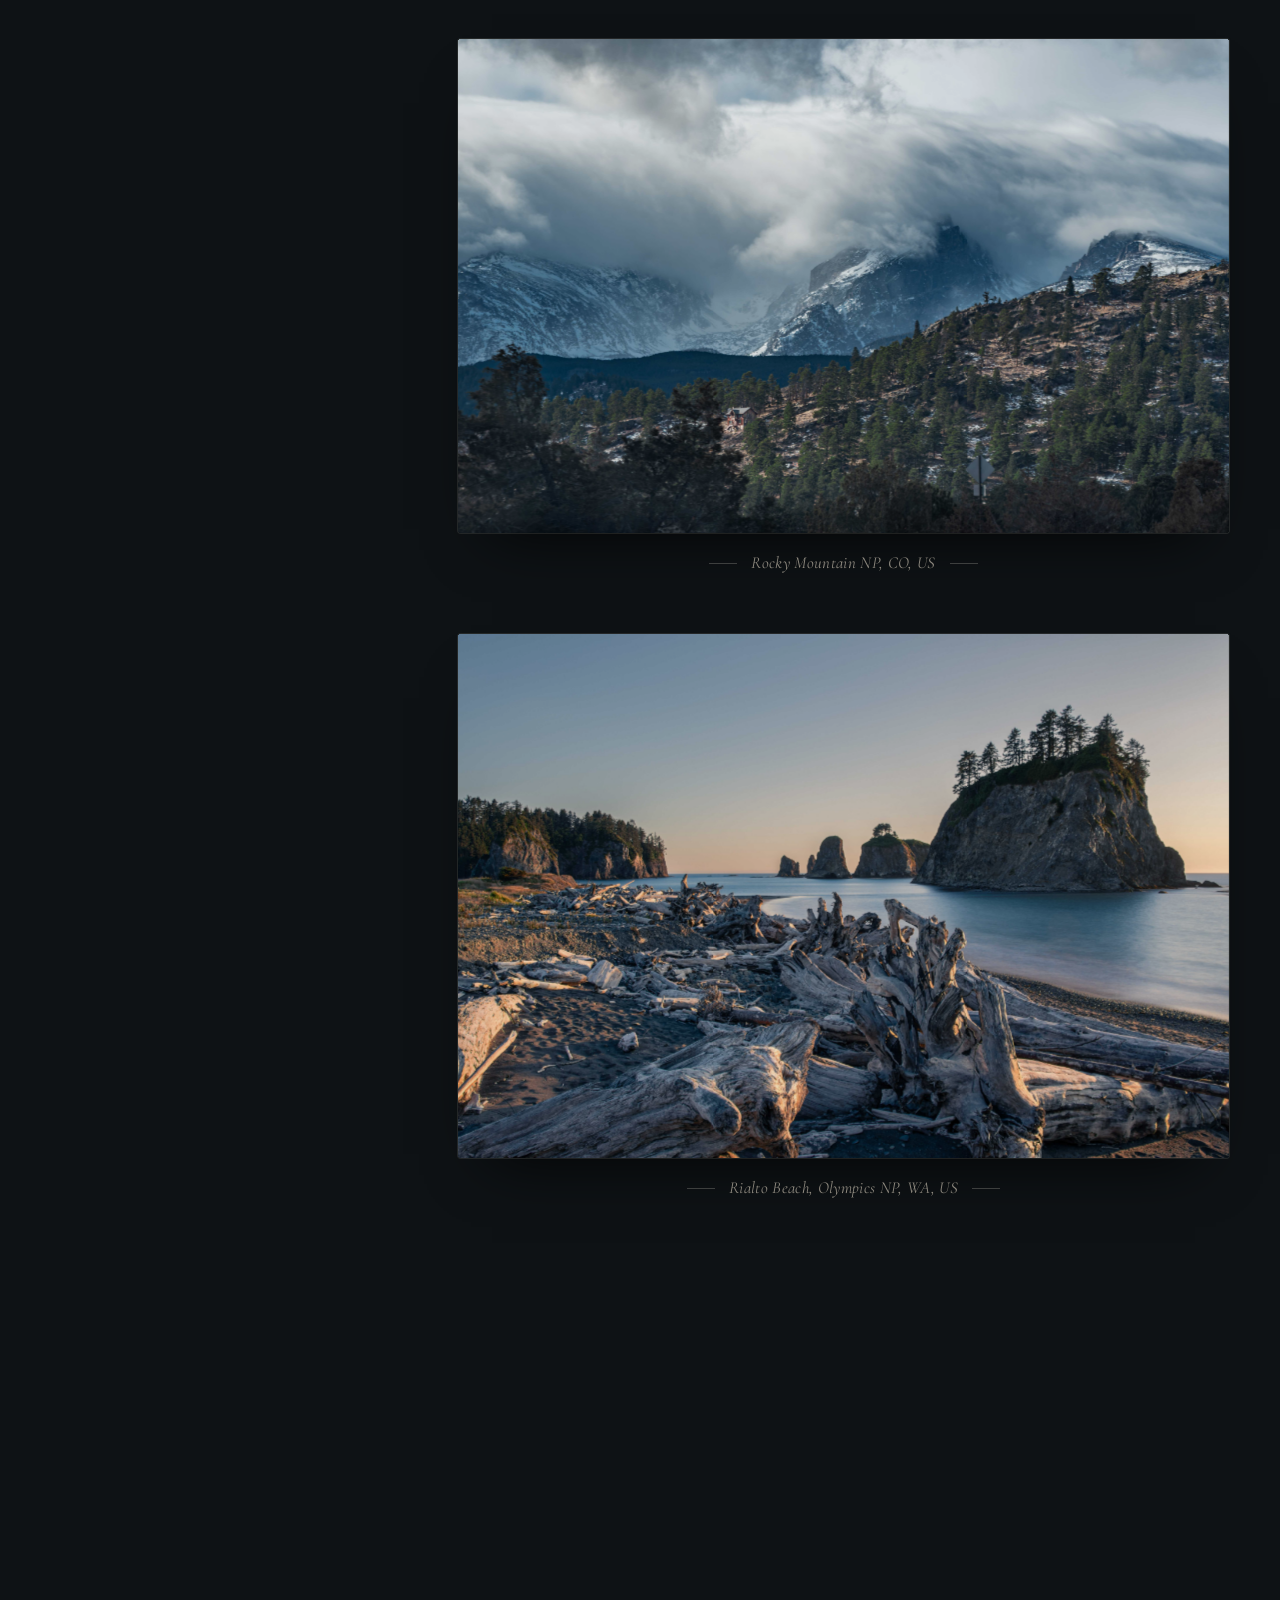
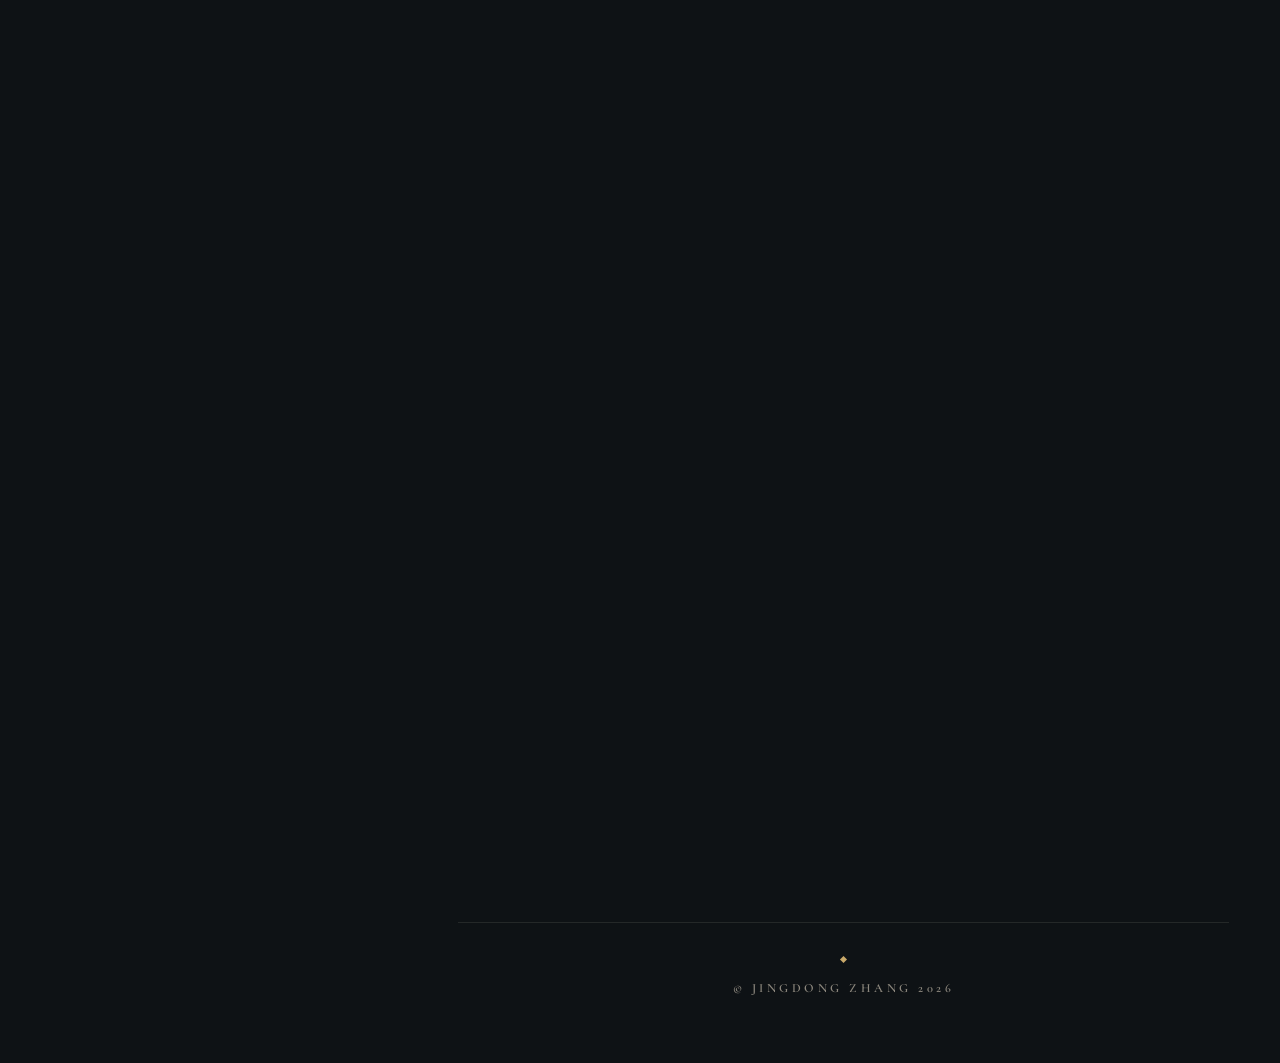
==== commit 282343d0: "Homepage Projects: shorter Flex-RSI overview, drop contribute chip, slower thumbnail Co-Authored-By:" ====
--- a/index.html
+++ b/index.html
@@ -235,13 +235,9 @@
                             <span class="pub__venue">Community research initiative, 2026</span>
                             <a class="chip" href="https://flex-rsi.github.io/" target="_blank">project</a>
                             <a class="chip" href="https://flex-rsi.github.io/#leaderboard" target="_blank">leaderboard</a>
-                            <a class="chip" href="https://flex-rsi.github.io/#contribute" target="_blank">contribute</a>
-                        </div>
-                        <p class="pub__abstract">
-                            <i><b>Overview:</b> How far can a frontier agent improve itself? Flex-RSI measures how well today's frontier agent systems improve on their own: given a downstream task, the agent iteratively refines its own harness, from its solution to its tools and prompts, to raise its score within a fixed budget. Tasks span visual perception and reasoning, robot control, 3D reconstruction and more, under a shared protocol: a documented starting point, declared budgets, held-out evaluation and traceable progress.</i>
-                        </p>
-                        <p class="pub__abstract" style="margin-top: .7em;">
-                            We are actively expanding Flex-RSI with more tasks, tracks and models. Tasks, model baselines, evaluation adapters and feedback on the protocol are all welcome; the benchmark will be open-sourced once its infrastructure is complete.
+                        </div>
+                        <p class="pub__abstract">
+                            <i><b>Overview:</b> A benchmark for how well frontier agents improve themselves: given a task, the agent iteratively refines its own solution, tools and prompts to raise its score within a fixed budget. Tasks span visual perception and reasoning, robot control, 3D reconstruction and more, and we are actively adding tasks, tracks and models.</i>
                         </p>
                     </div>
                 </article>
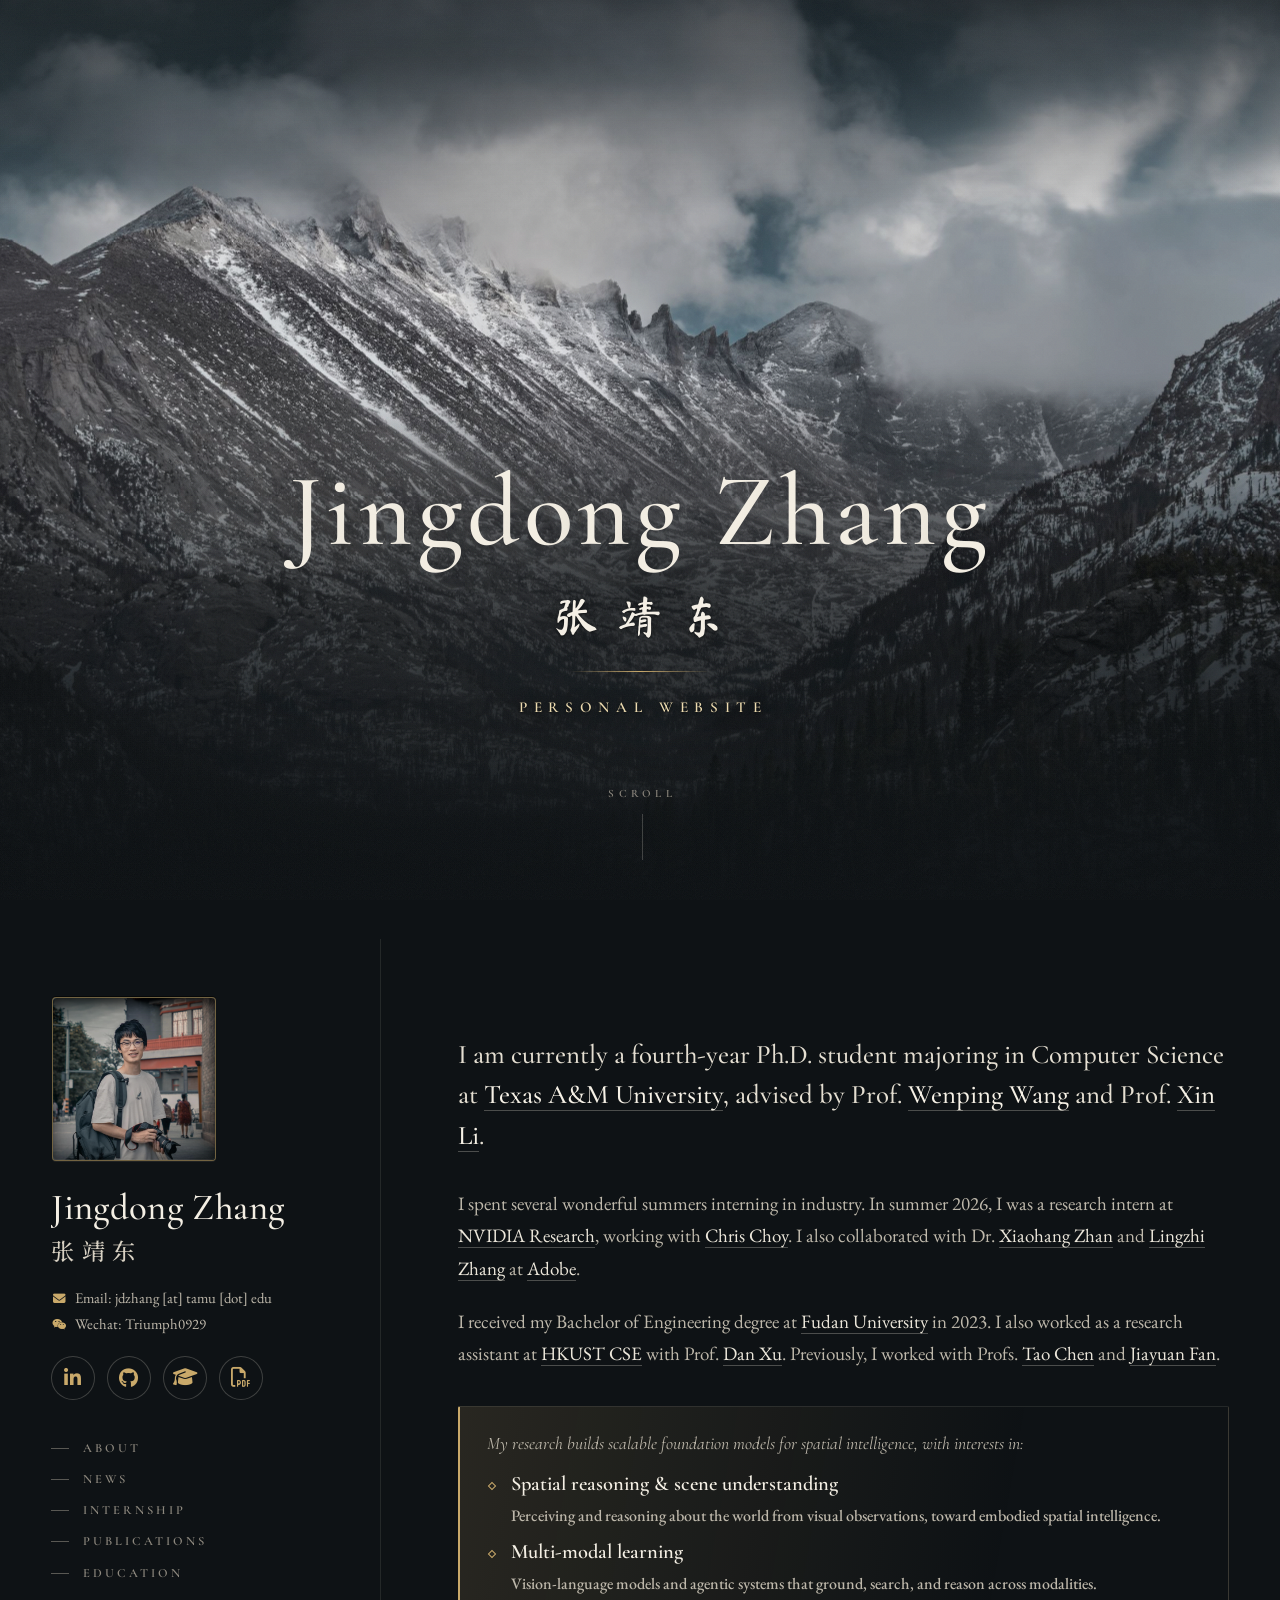
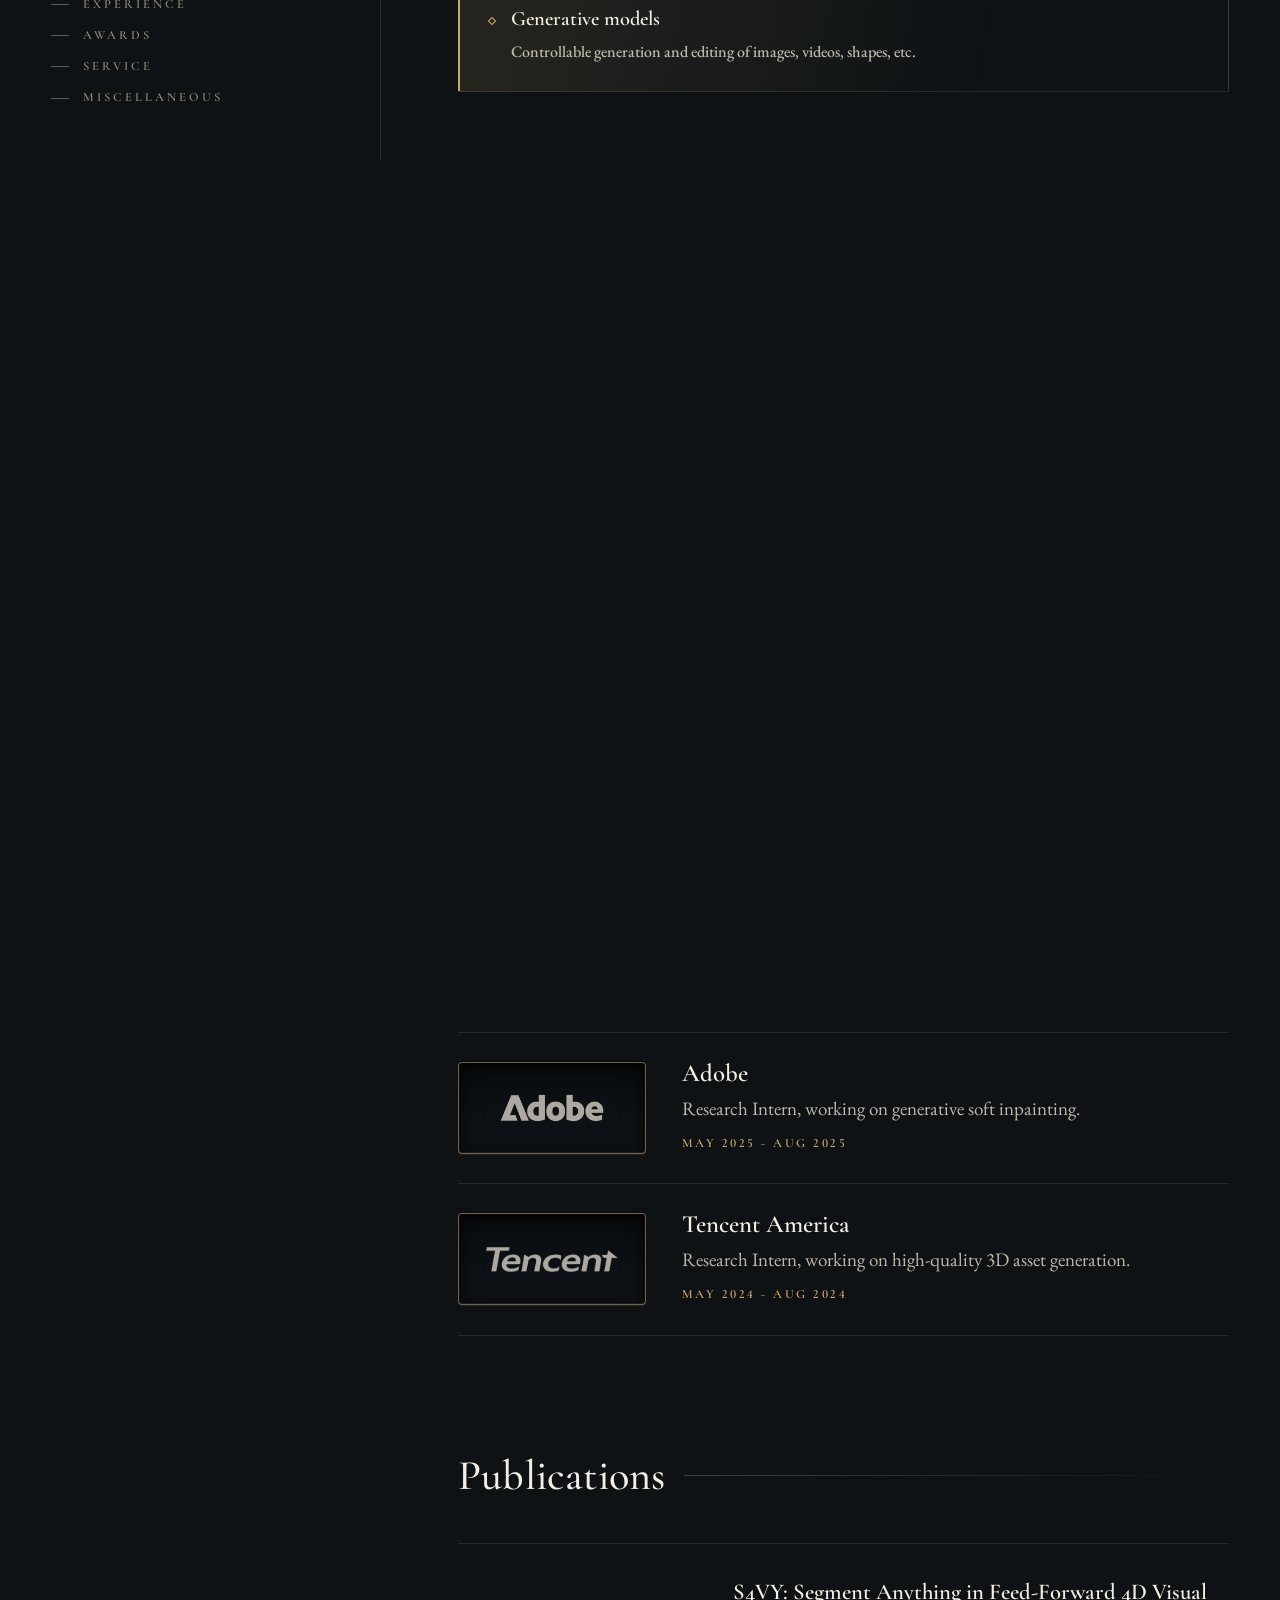
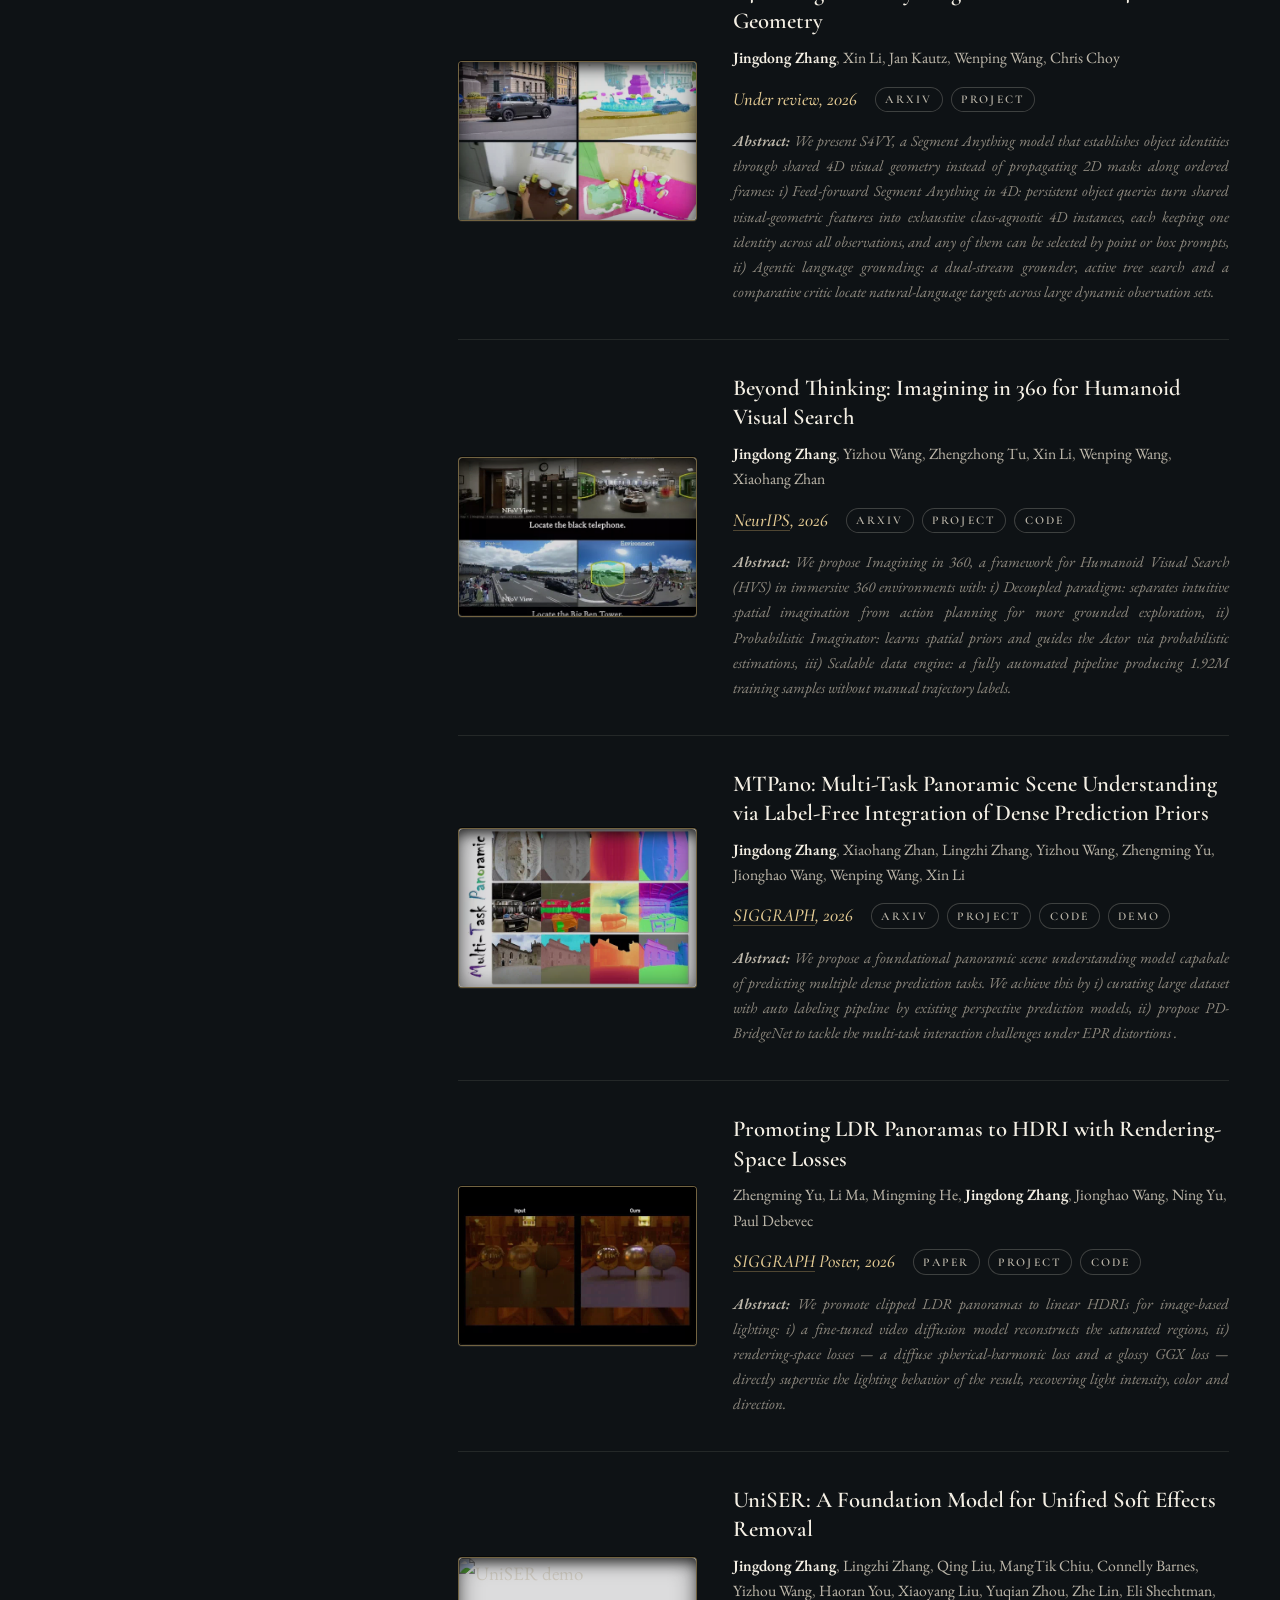
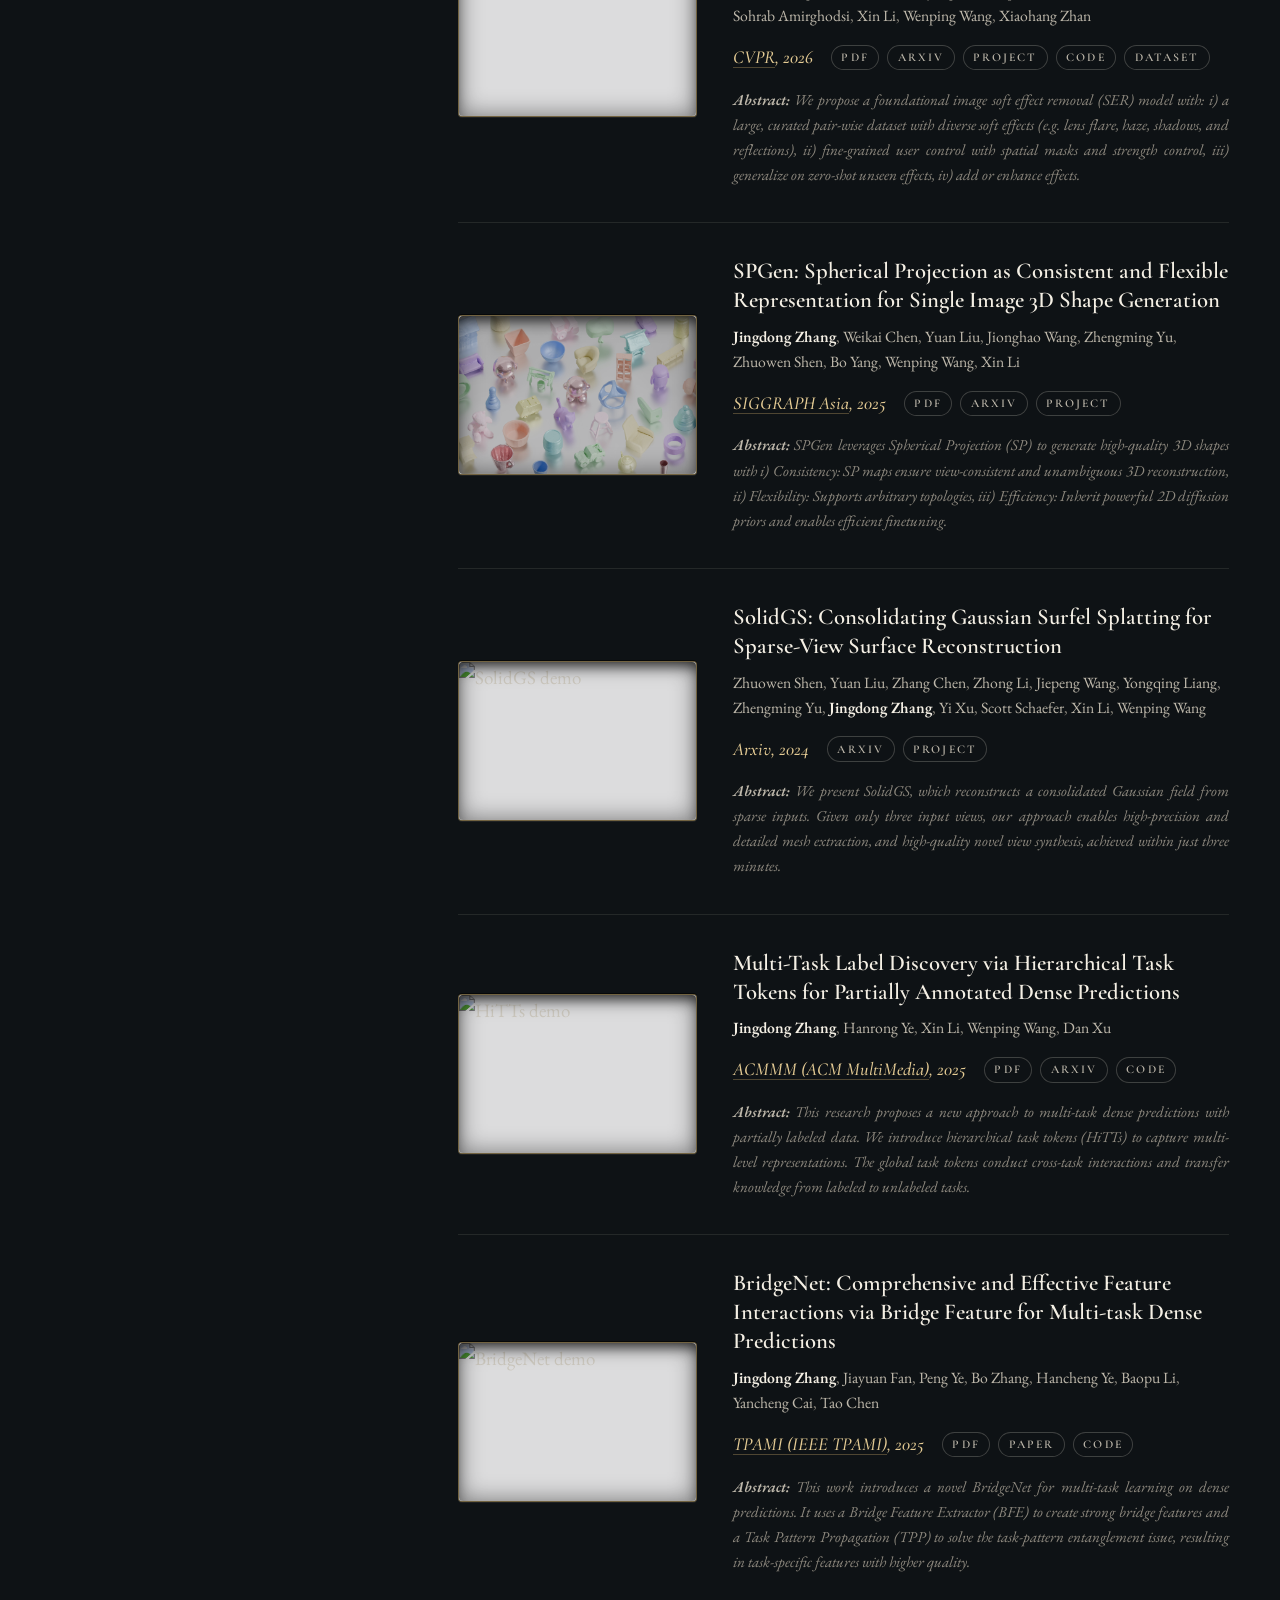
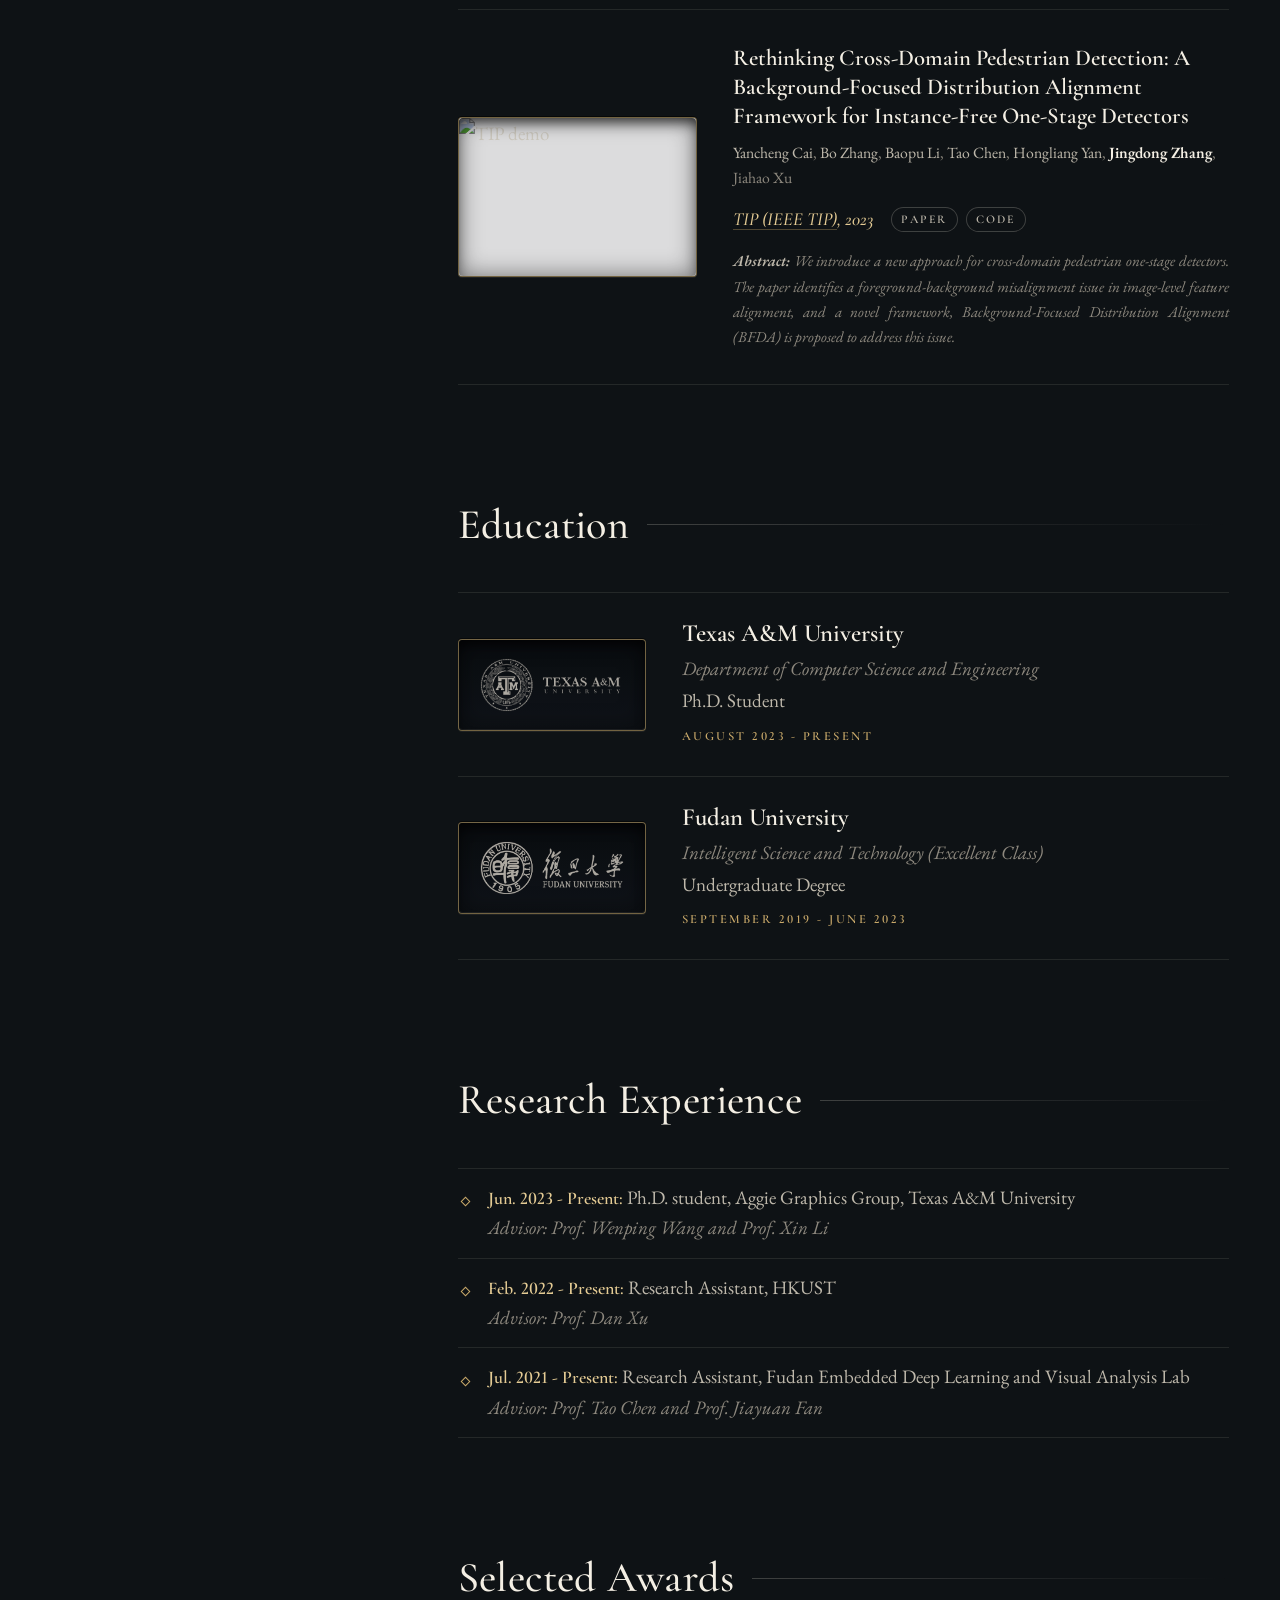
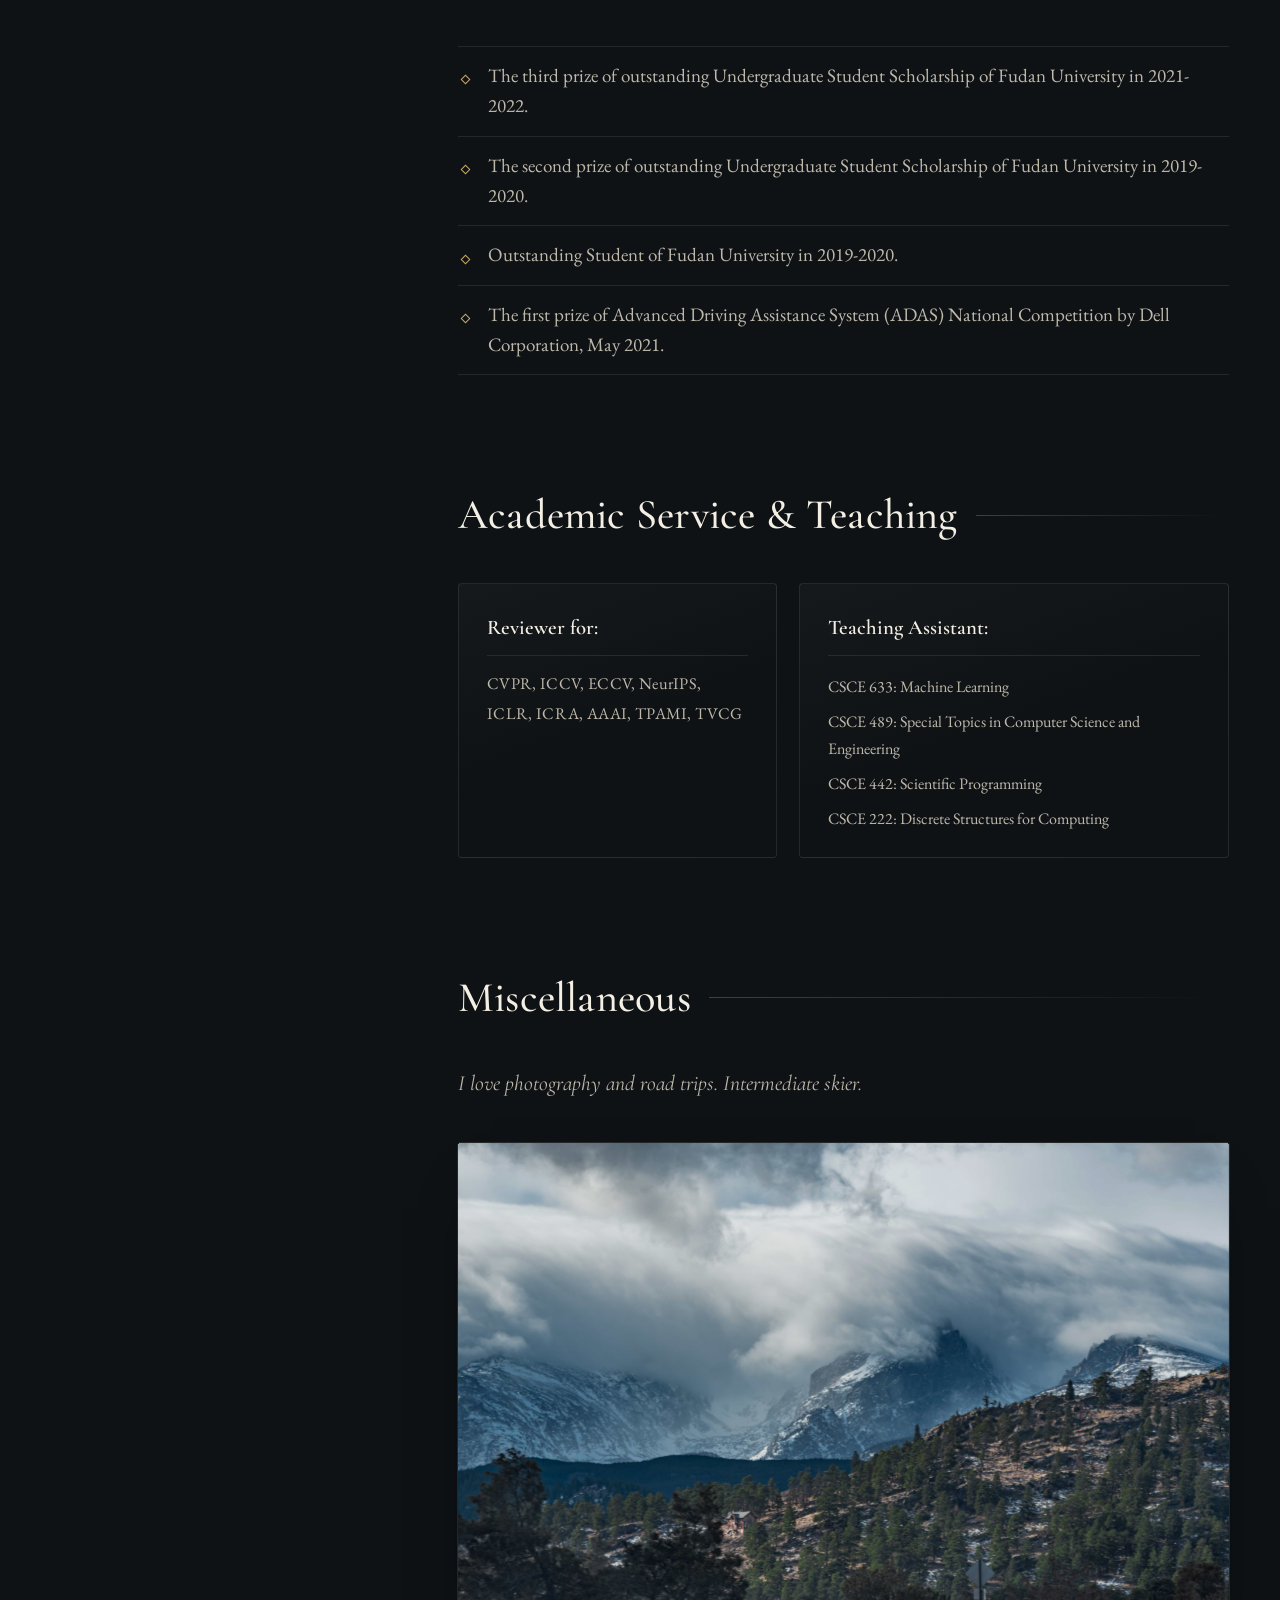
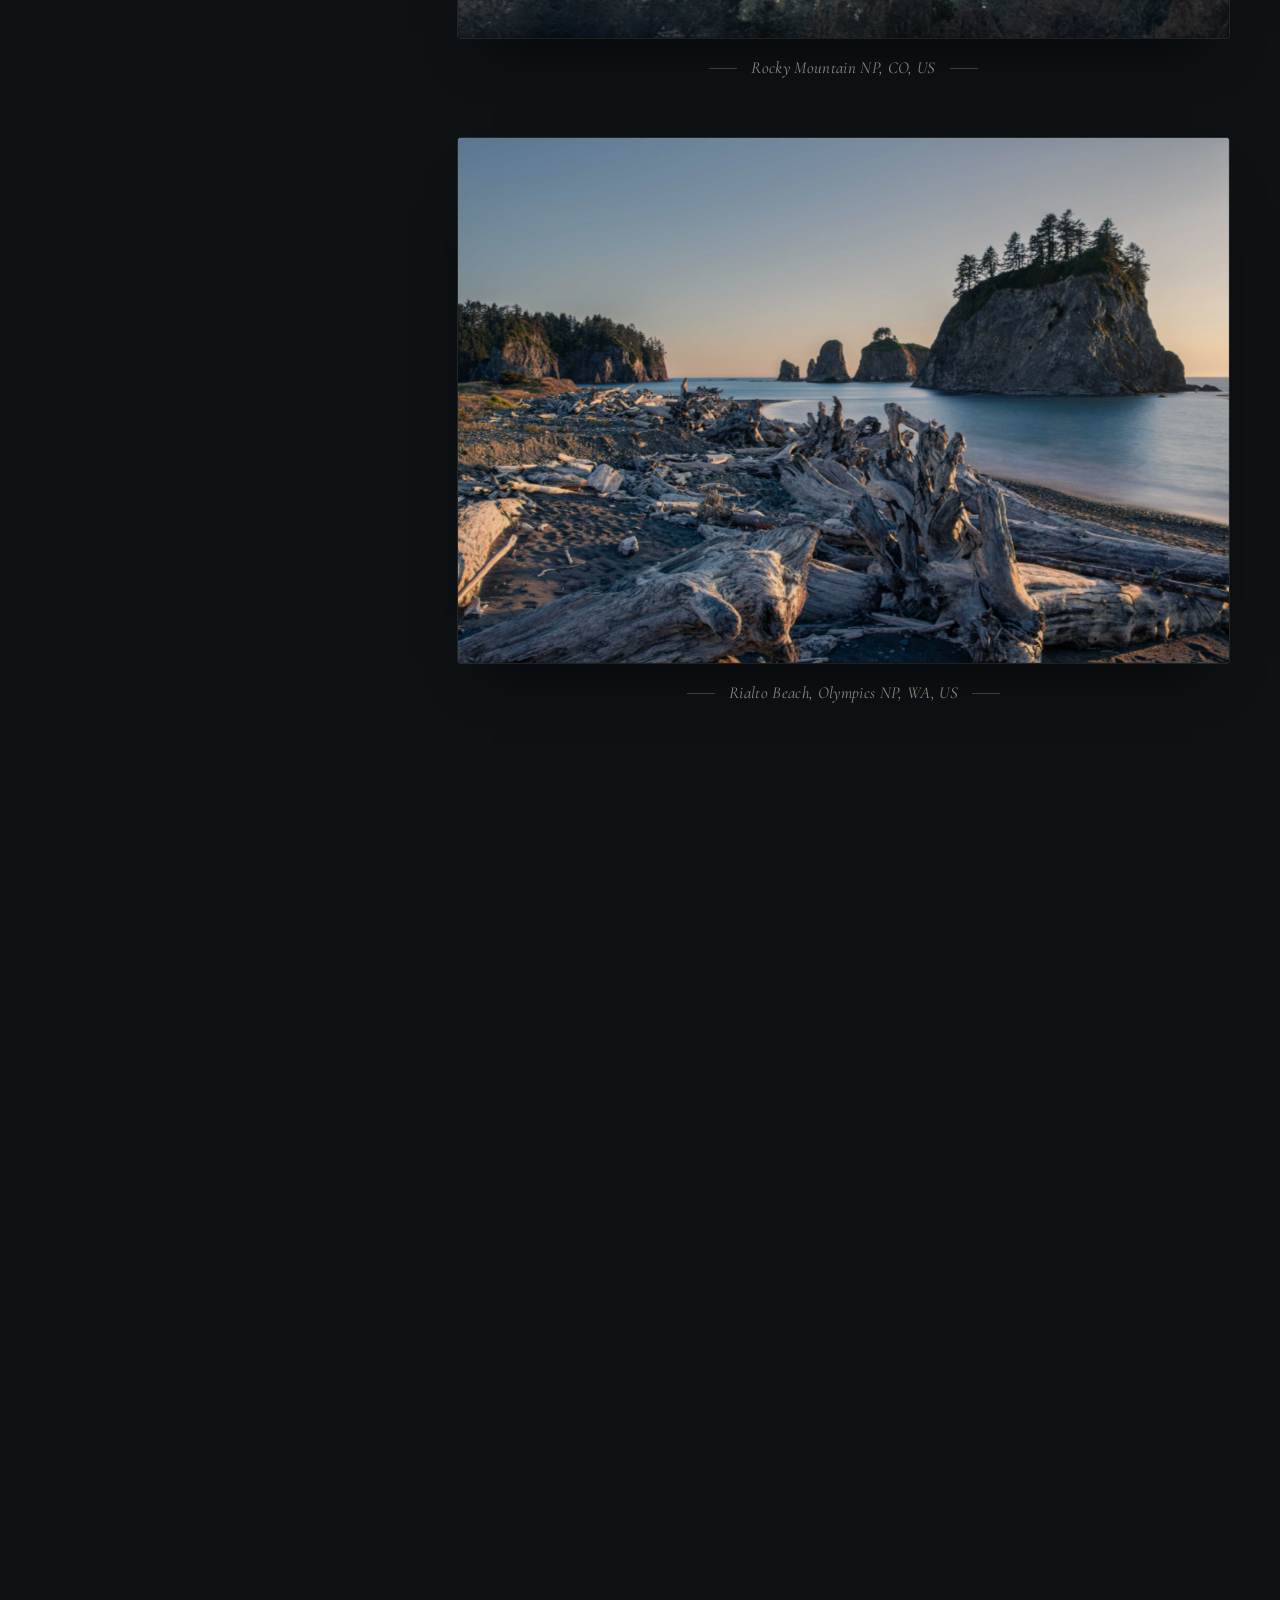
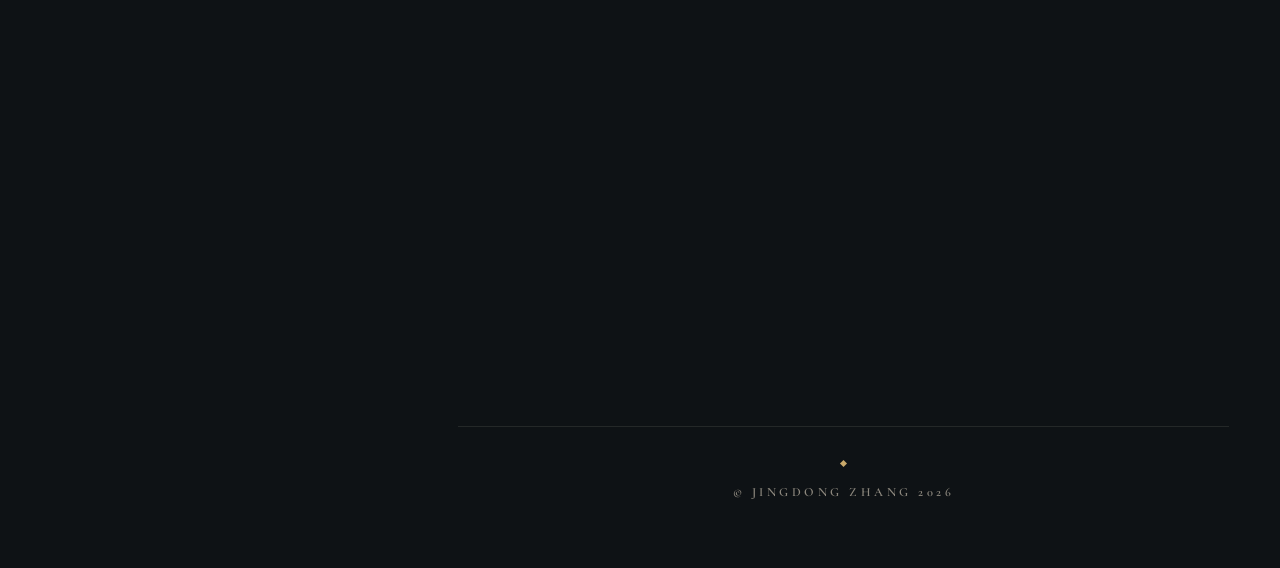
==== commit 7a244915: "Homepage: hide the Projects section (Flex-RSI) until approved; source kept in a template Co-Authored" ====
--- a/index.html
+++ b/index.html
@@ -64,7 +64,7 @@
         <a href="#Home">About</a>
         <a href="#News">News</a>
         <a href="#Internship">Internship</a>
-        <a href="#Projects">Projects</a>
+        <!-- Projects hidden until approved: <a href="#Projects">Projects</a> -->
         <a href="#Publications">Publications</a>
         <a href="#Education">Education</a>
         <a href="#Research">Experience</a>
@@ -112,7 +112,7 @@
                     <a href="#Home"><i></i><span>About</span></a>
                     <a href="#News"><i></i><span>News</span></a>
                     <a href="#Internship"><i></i><span>Internship</span></a>
-                    <a href="#Projects"><i></i><span>Projects</span></a>
+                    <!-- Projects hidden until approved: <a href="#Projects"><i></i><span>Projects</span></a> -->
                     <a href="#Publications"><i></i><span>Publications</span></a>
                     <a href="#Education"><i></i><span>Education</span></a>
                     <a href="#Research"><i></i><span>Experience</span></a>
@@ -219,6 +219,8 @@
             </section>
 
             <!-- Publications -->
+            <!-- Projects (Flex-RSI): hidden until approved. To publish, remove the <template> wrapper and uncomment the two nav links. -->
+            <template id="projects-draft">
             <section class="section" id="Projects">
                 <header class="section__head reveal">
                     <h3 class="section__title">Projects</h3>
@@ -242,6 +244,7 @@
                     </div>
                 </article>
             </section>
+            </template>
 
             <section class="section" id="Publications">
                 <header class="section__head reveal">
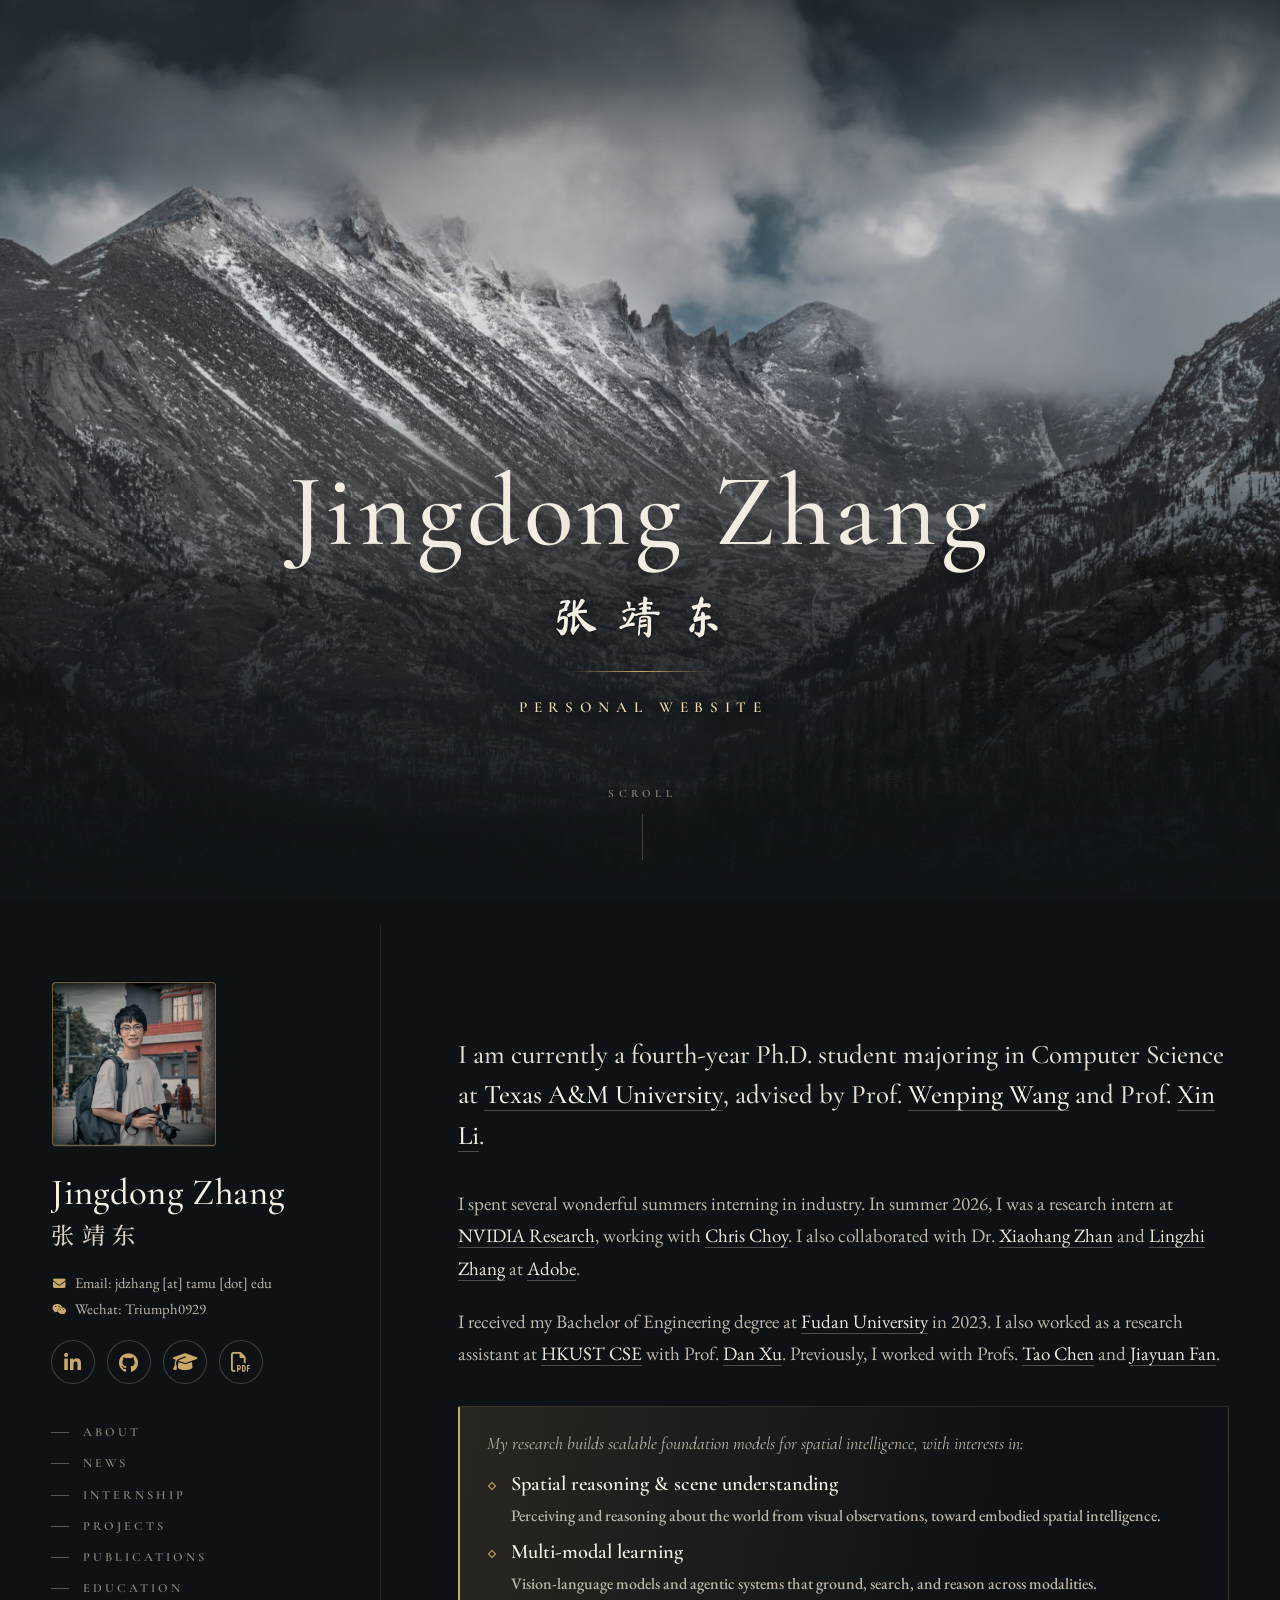
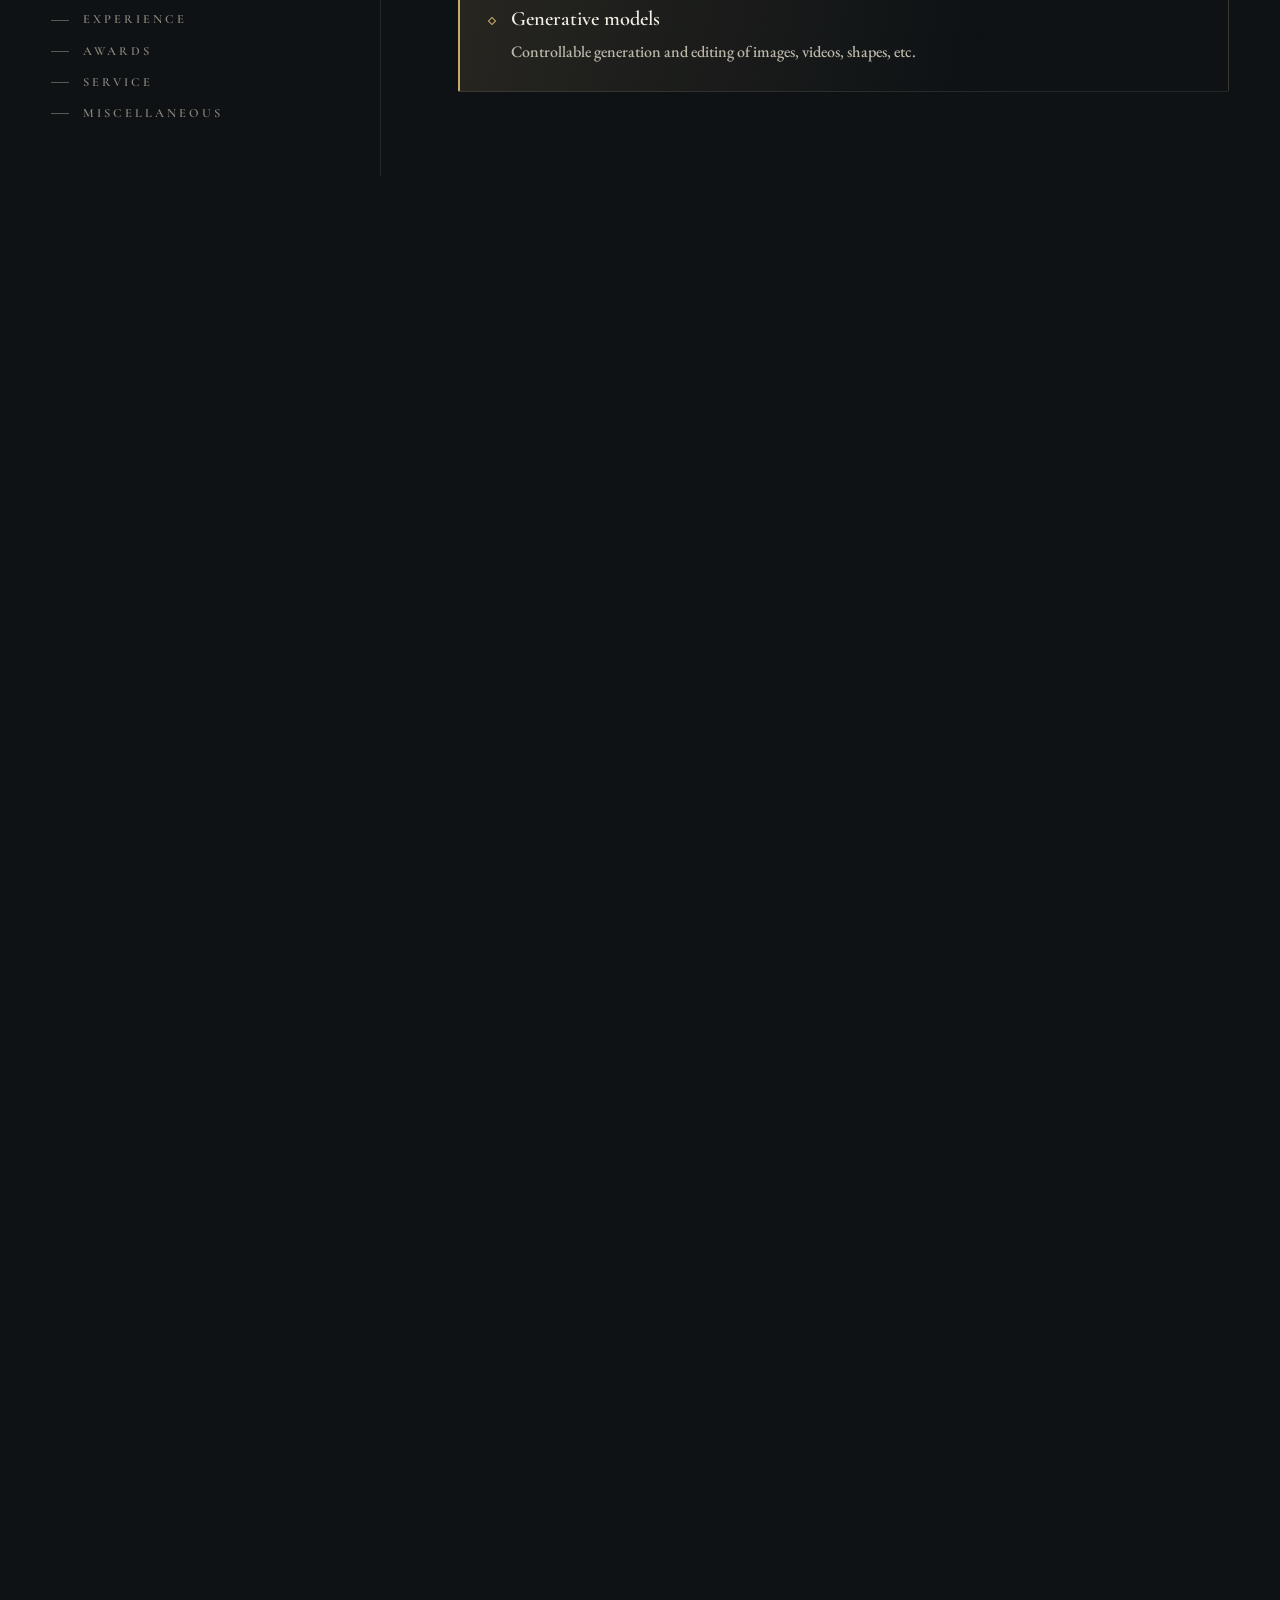
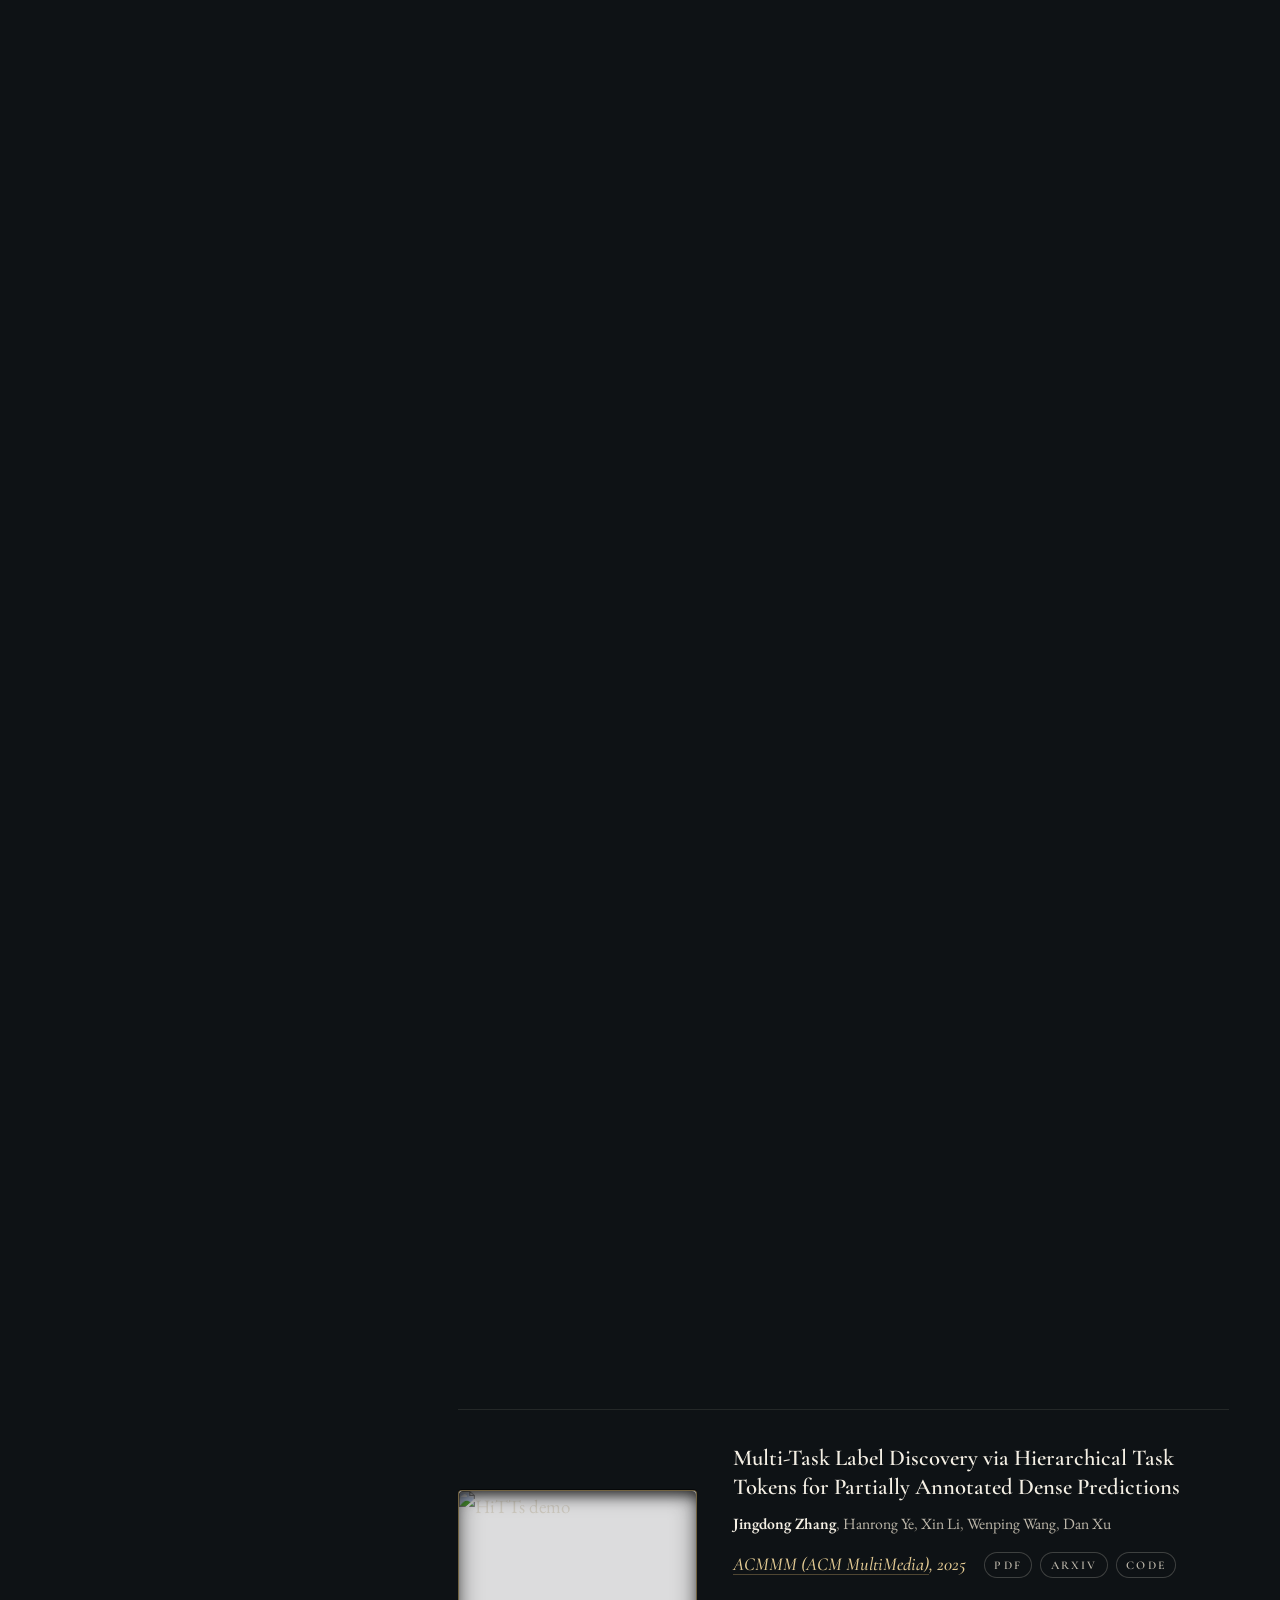
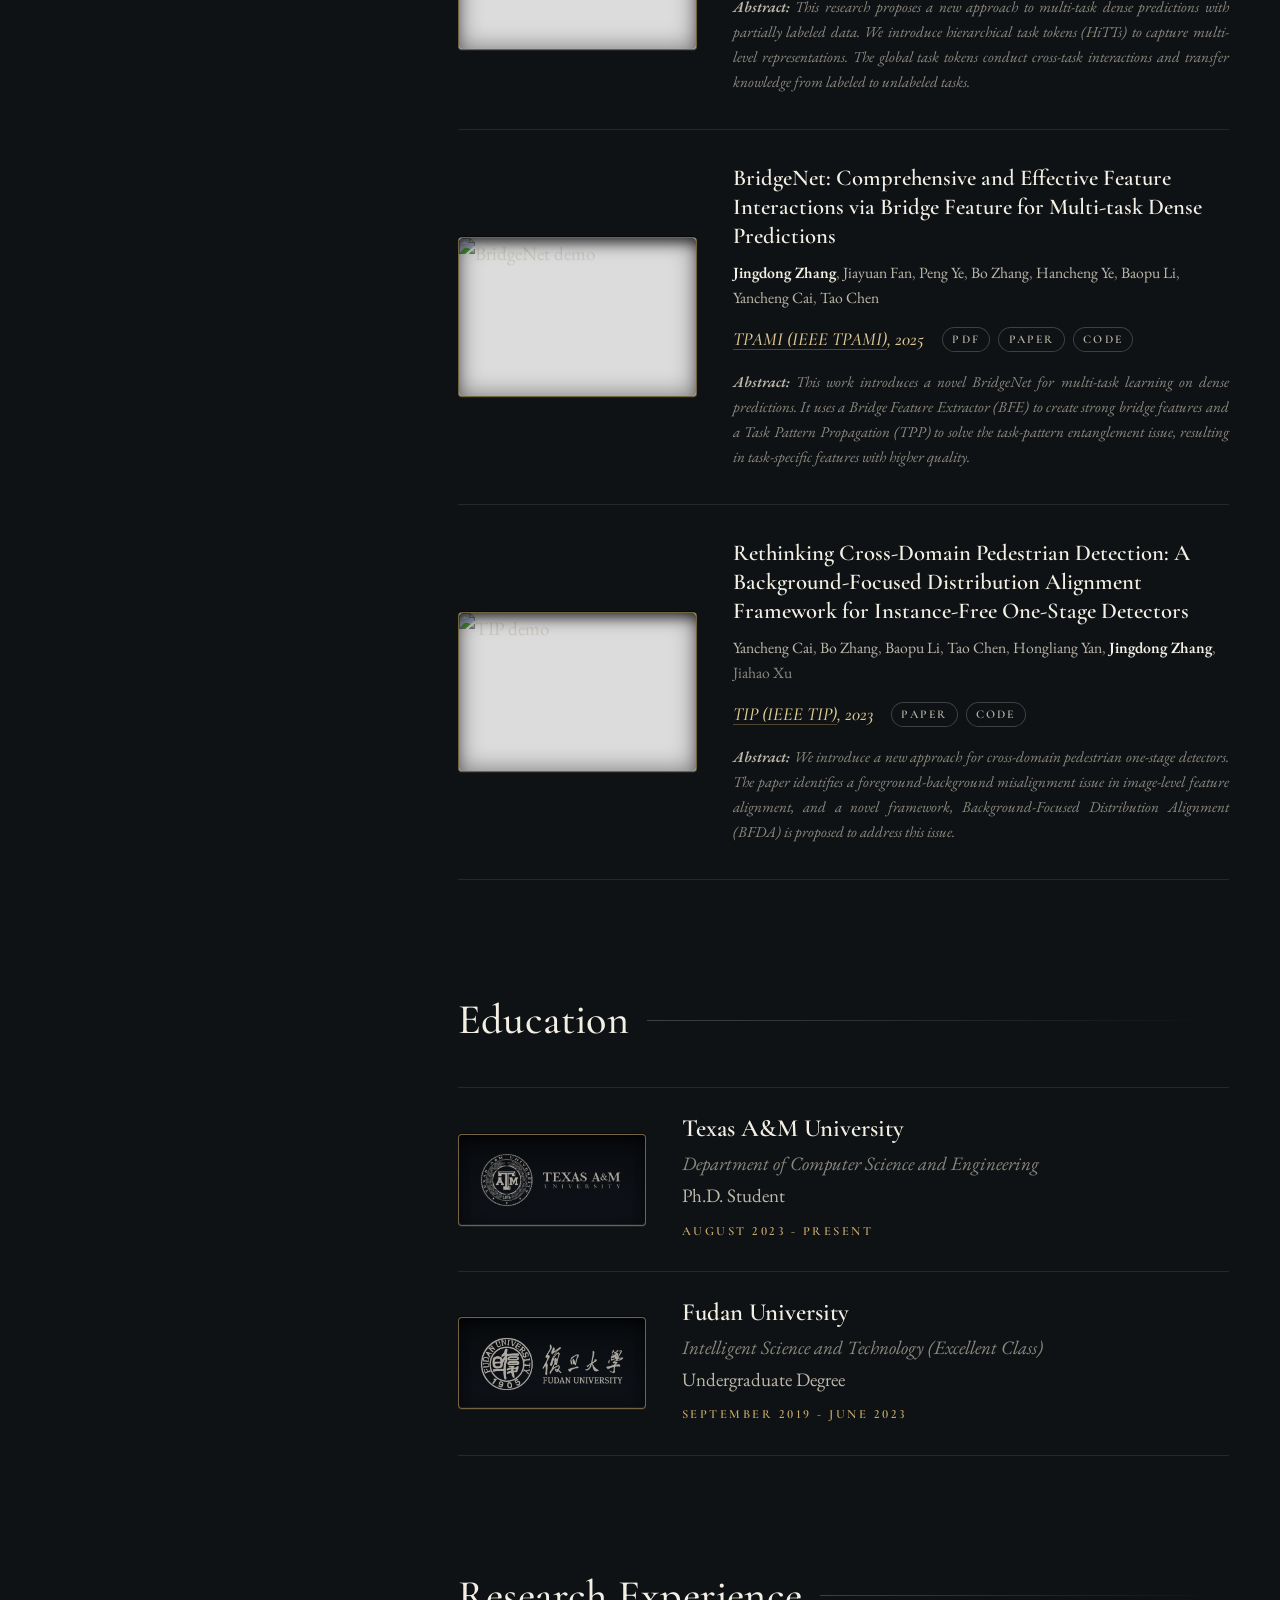
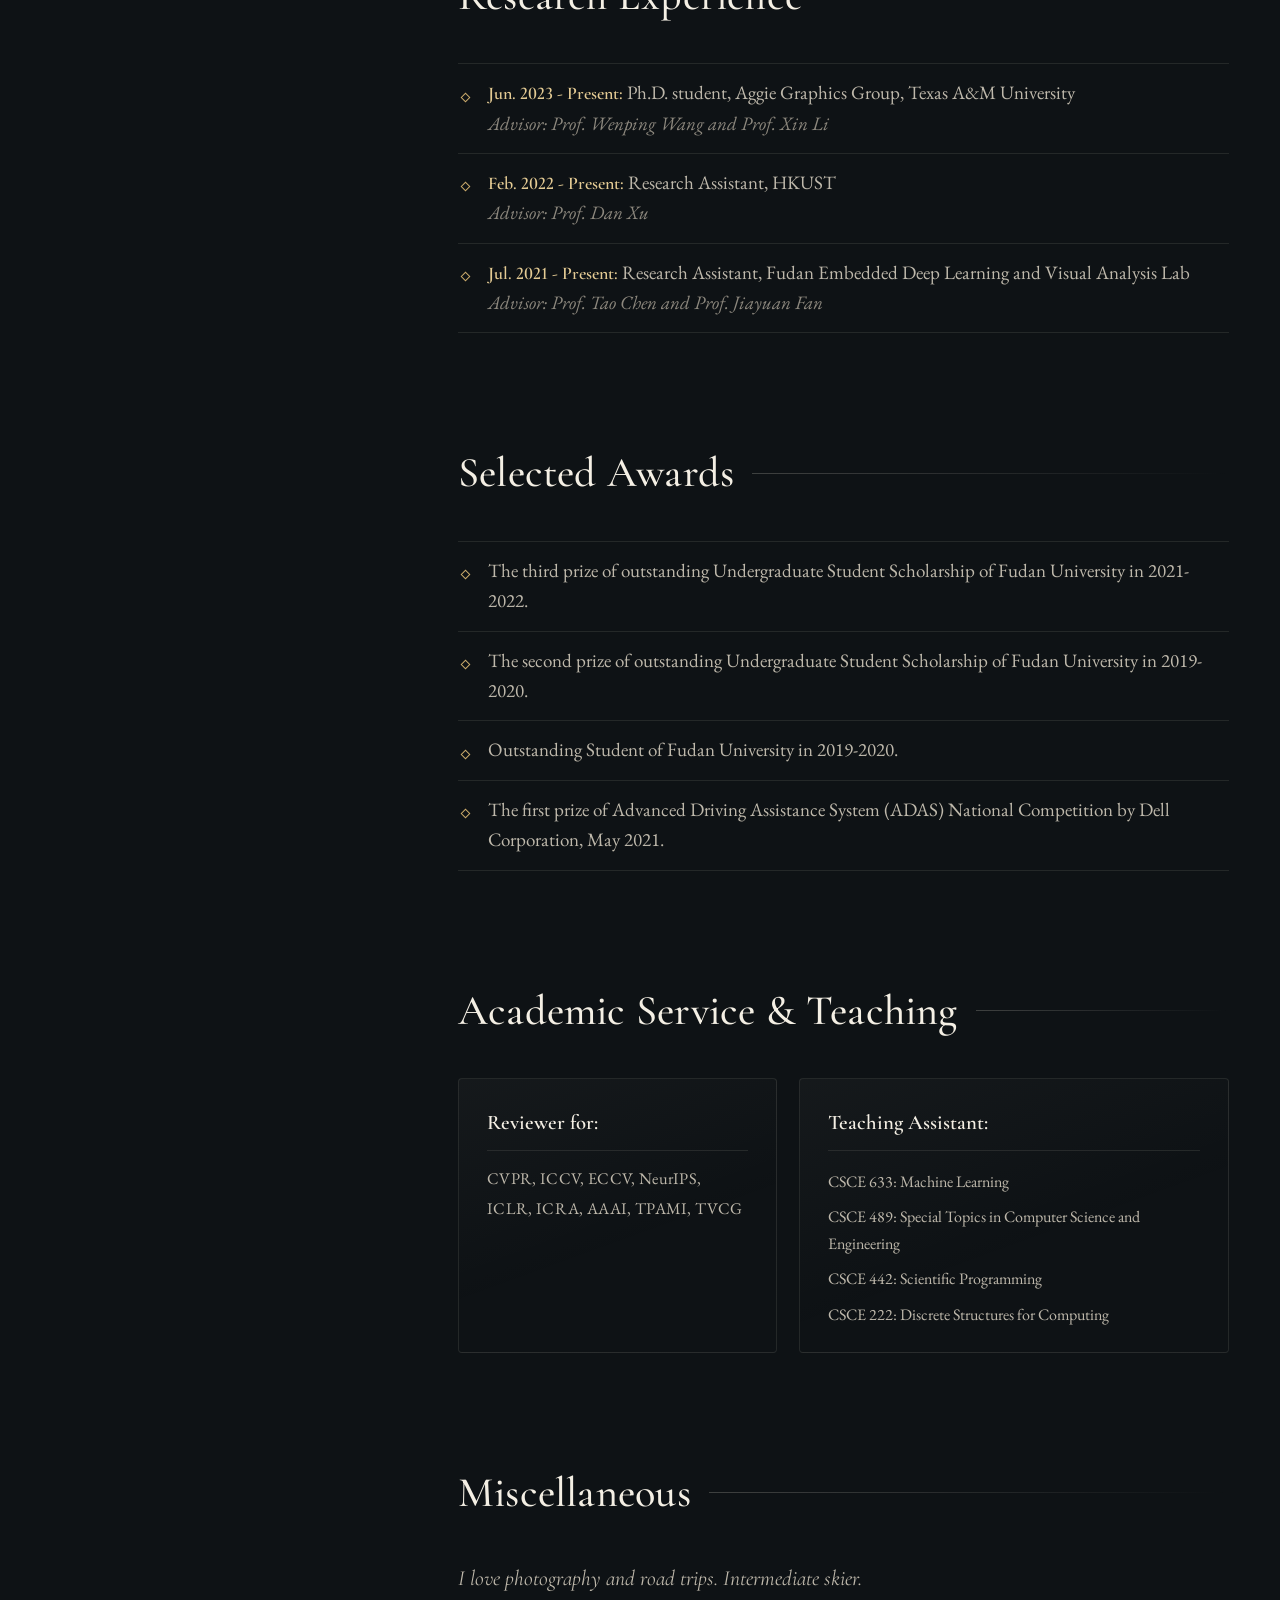
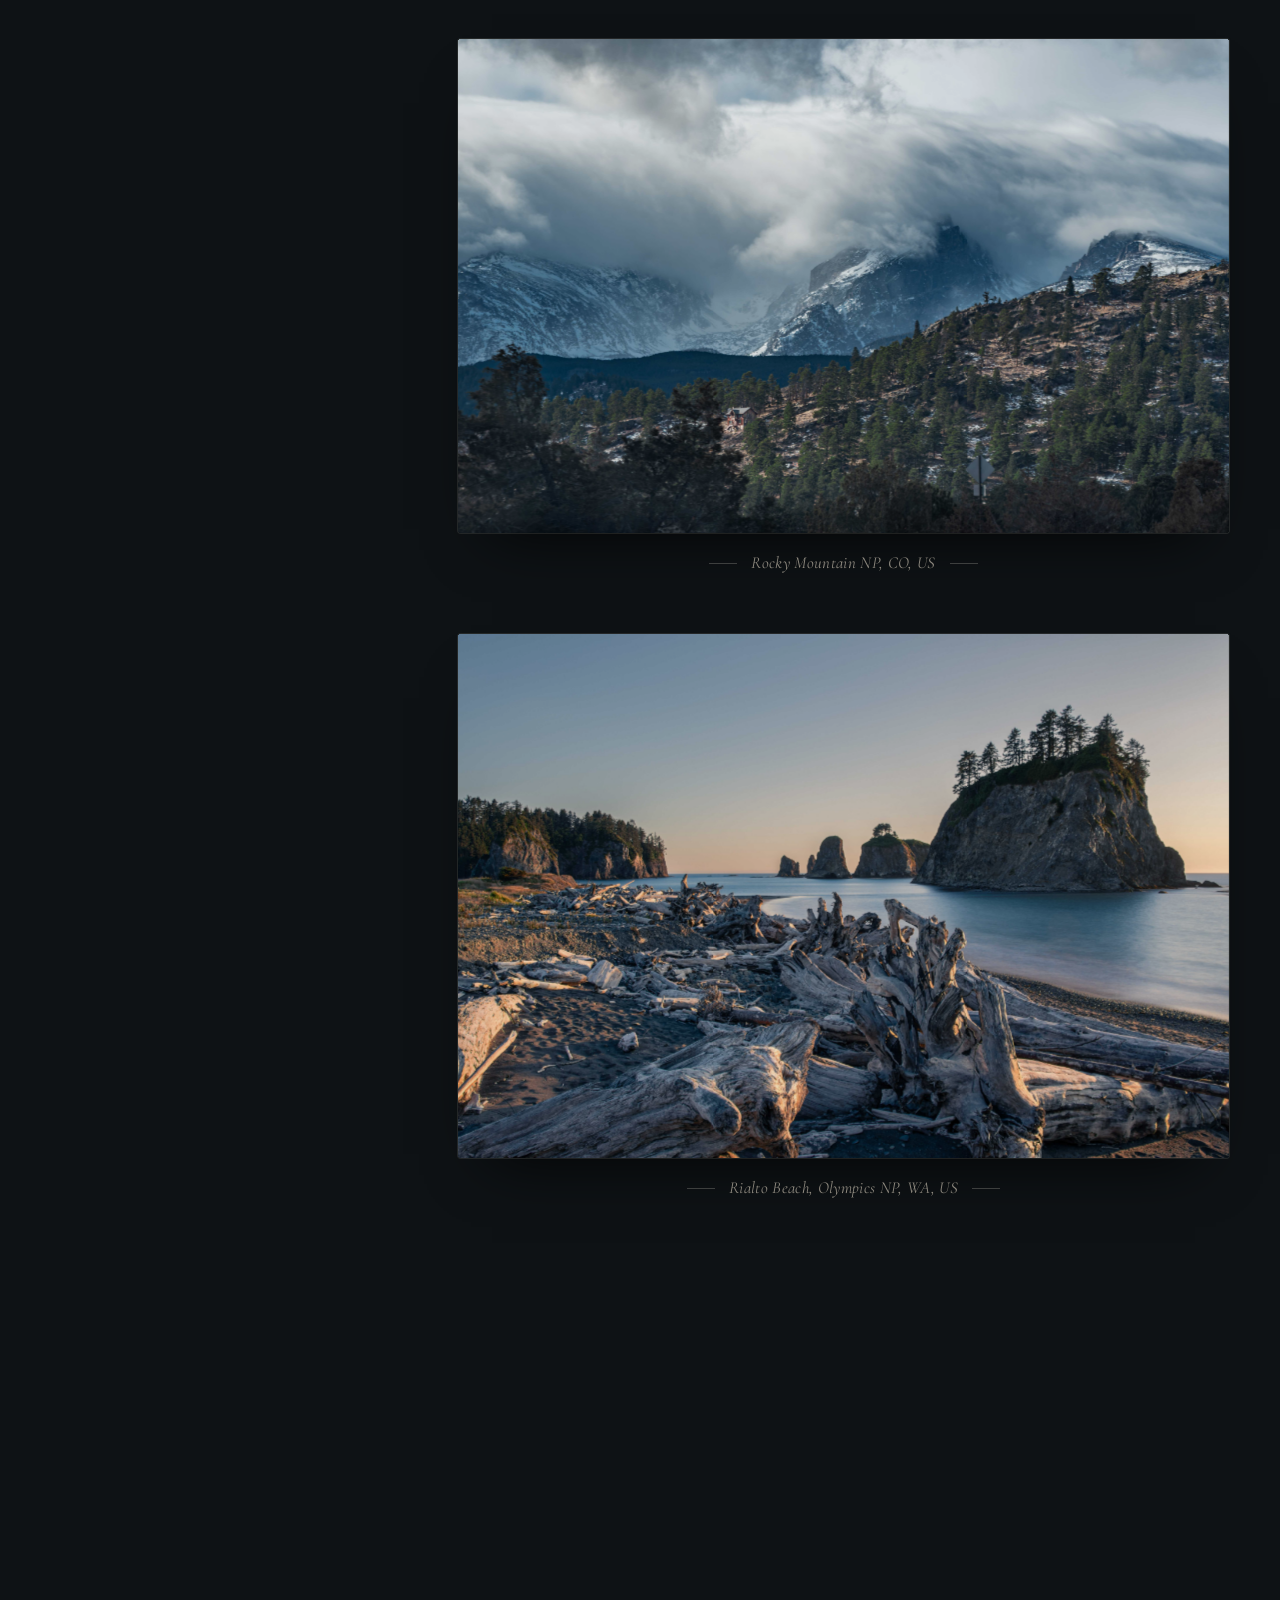
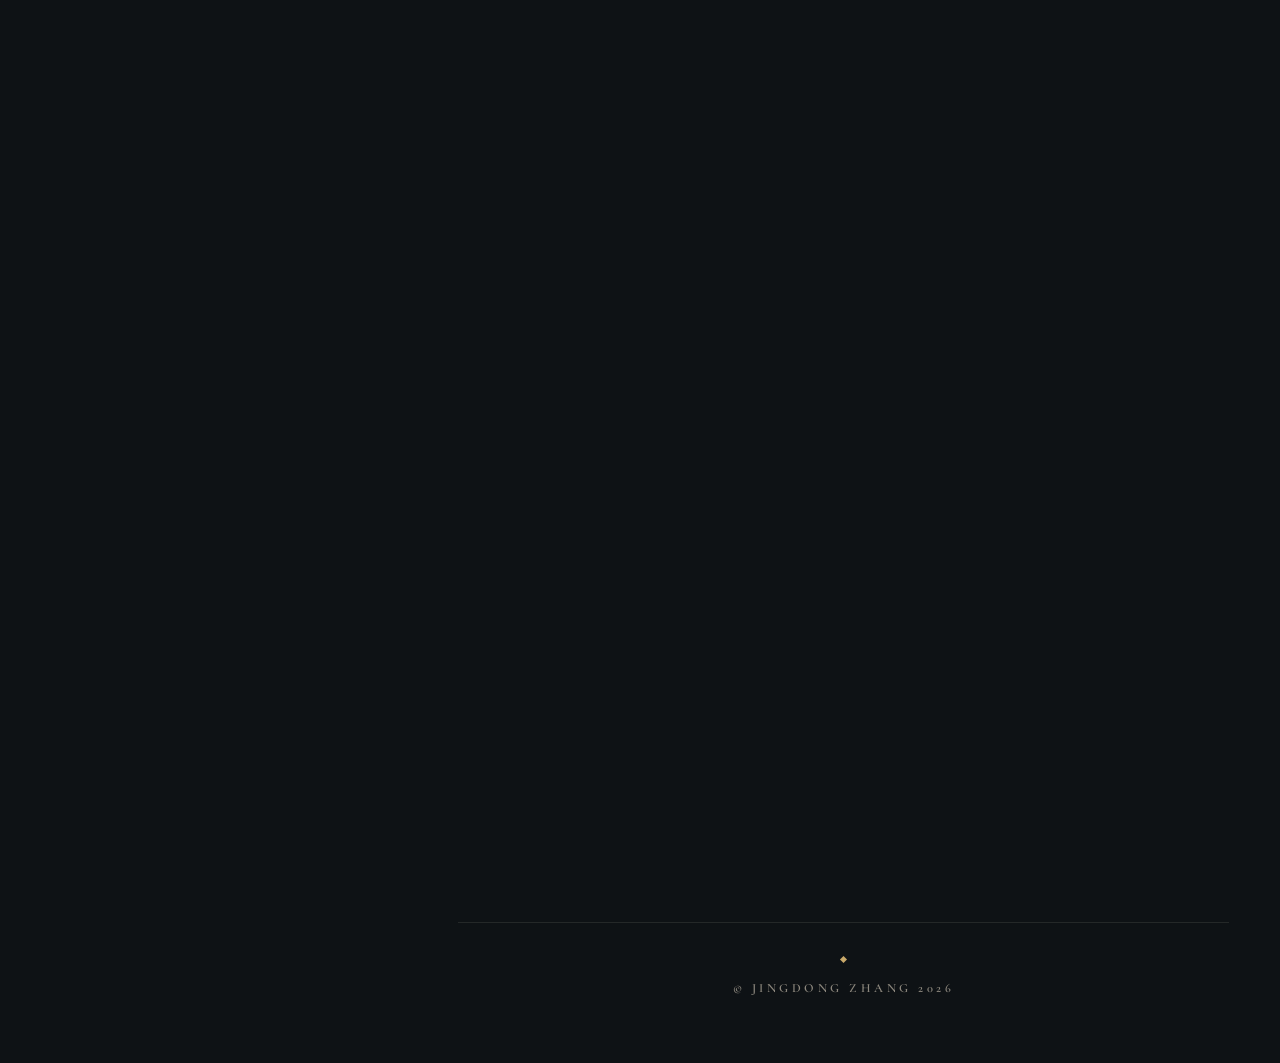
==== commit 26be4409: "Homepage: publish the Projects section (Flex-RSI) Co-Authored-By: Claude Opus 5.5 <noreply@anthropic" ====
--- a/index.html
+++ b/index.html
@@ -64,7 +64,7 @@
         <a href="#Home">About</a>
         <a href="#News">News</a>
         <a href="#Internship">Internship</a>
-        <!-- Projects hidden until approved: <a href="#Projects">Projects</a> -->
+        <a href="#Projects">Projects</a>
         <a href="#Publications">Publications</a>
         <a href="#Education">Education</a>
         <a href="#Research">Experience</a>
@@ -112,7 +112,7 @@
                     <a href="#Home"><i></i><span>About</span></a>
                     <a href="#News"><i></i><span>News</span></a>
                     <a href="#Internship"><i></i><span>Internship</span></a>
-                    <!-- Projects hidden until approved: <a href="#Projects"><i></i><span>Projects</span></a> -->
+                    <a href="#Projects"><i></i><span>Projects</span></a>
                     <a href="#Publications"><i></i><span>Publications</span></a>
                     <a href="#Education"><i></i><span>Education</span></a>
                     <a href="#Research"><i></i><span>Experience</span></a>
@@ -219,8 +219,6 @@
             </section>
 
             <!-- Publications -->
-            <!-- Projects (Flex-RSI): hidden until approved. To publish, remove the <template> wrapper and uncomment the two nav links. -->
-            <template id="projects-draft">
             <section class="section" id="Projects">
                 <header class="section__head reveal">
                     <h3 class="section__title">Projects</h3>
@@ -244,7 +242,6 @@
                     </div>
                 </article>
             </section>
-            </template>
 
             <section class="section" id="Publications">
                 <header class="section__head reveal">
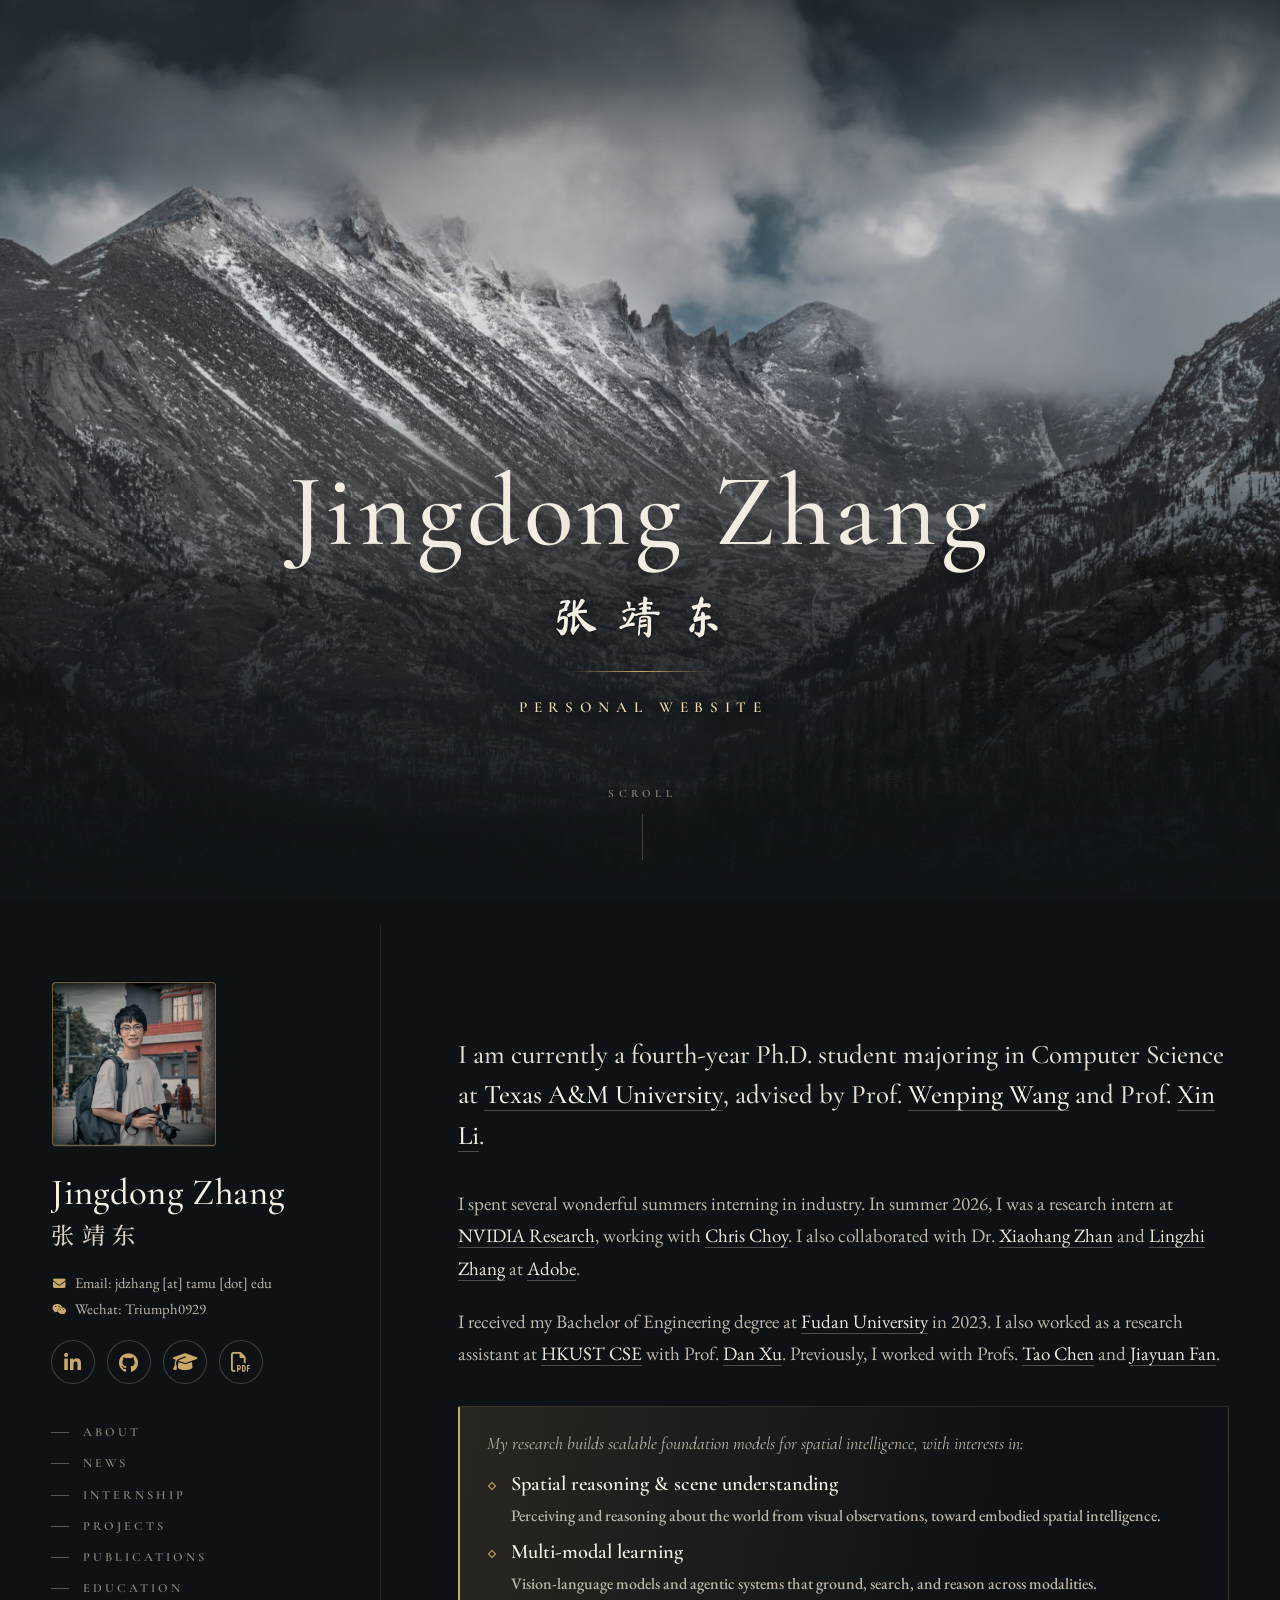
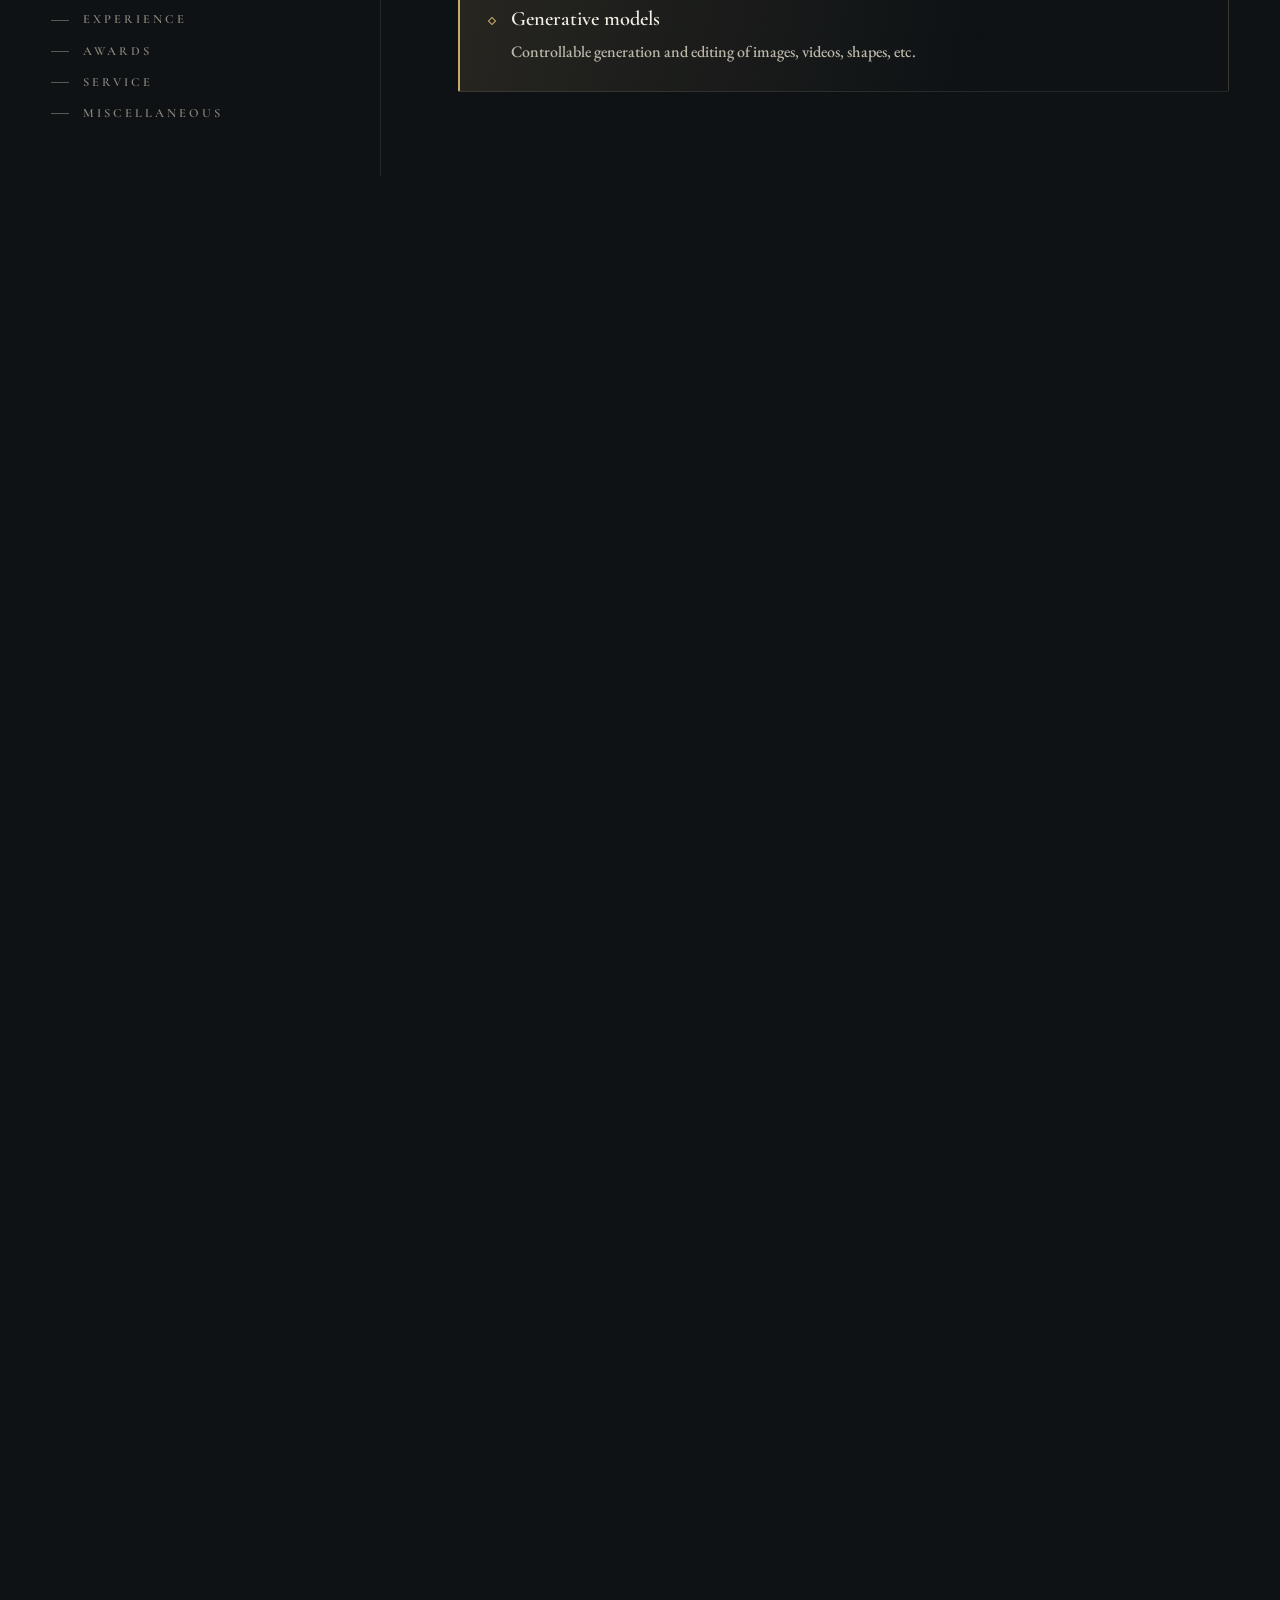
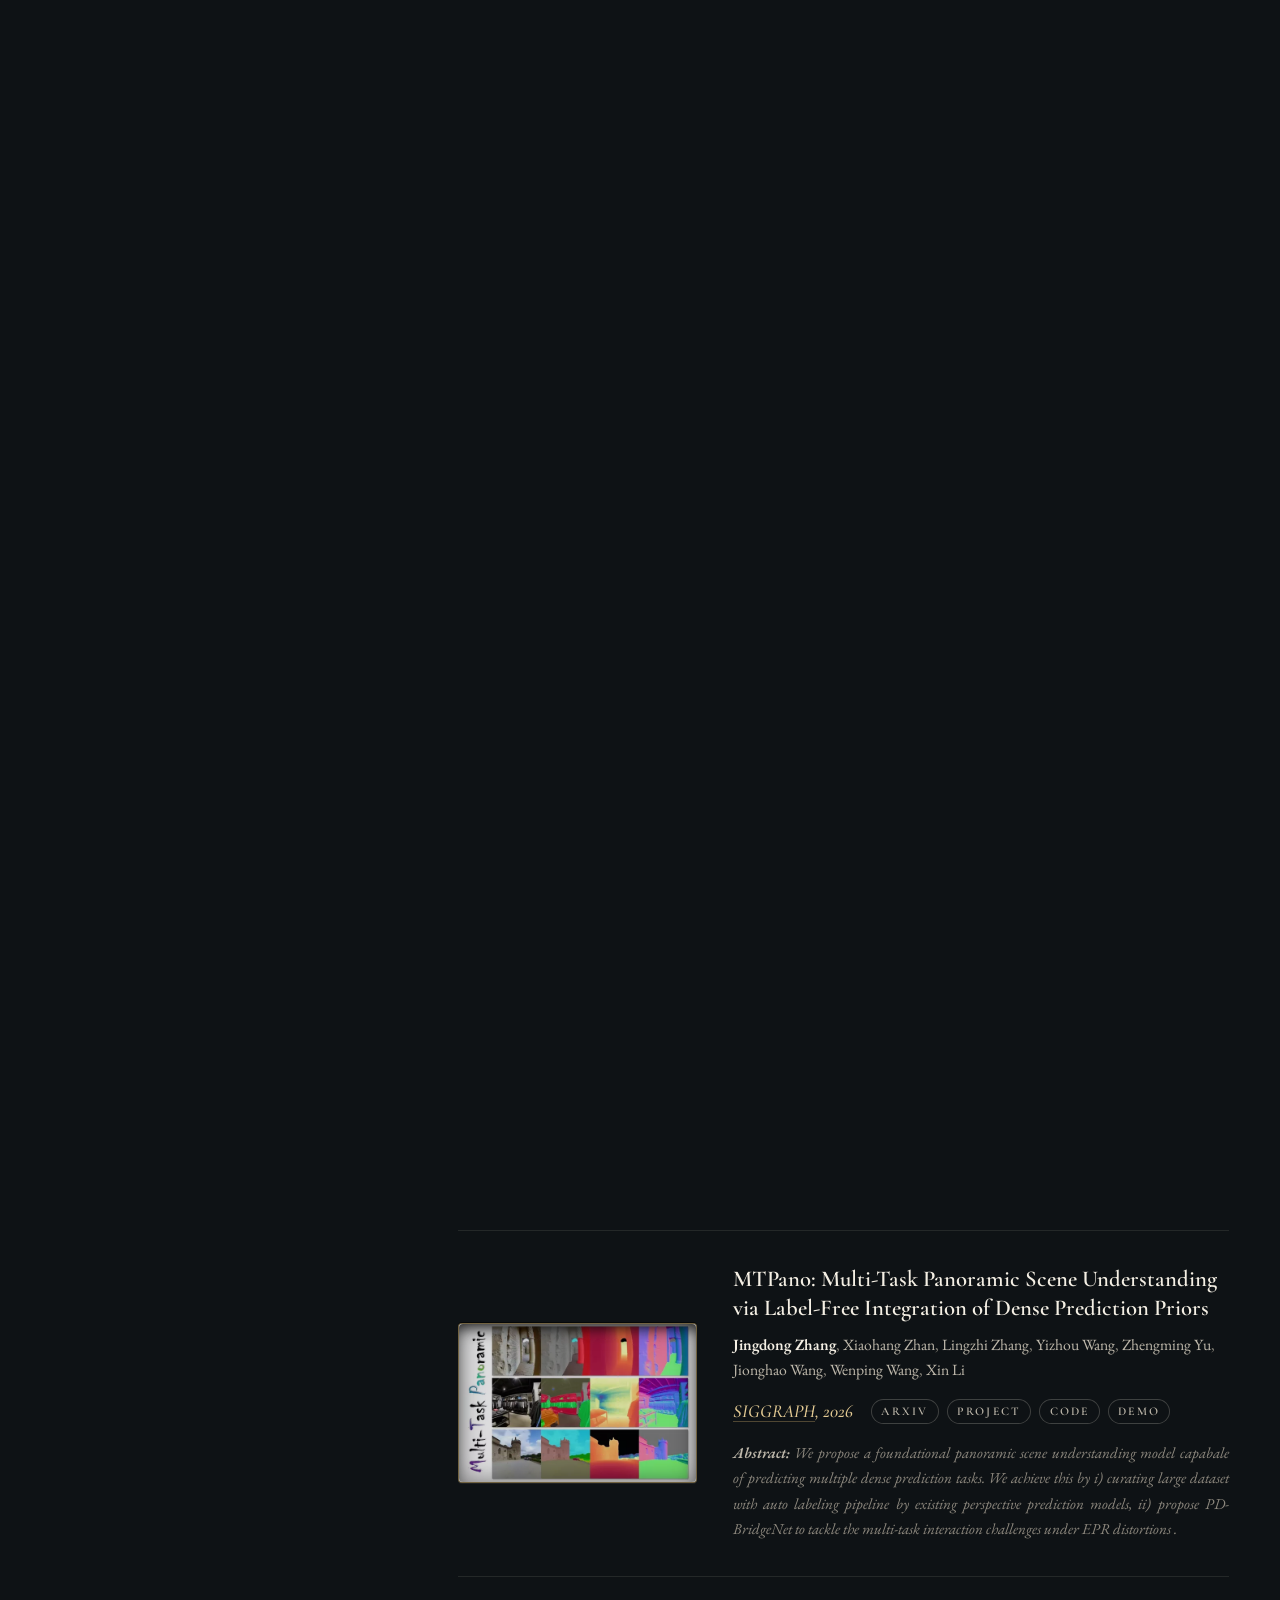
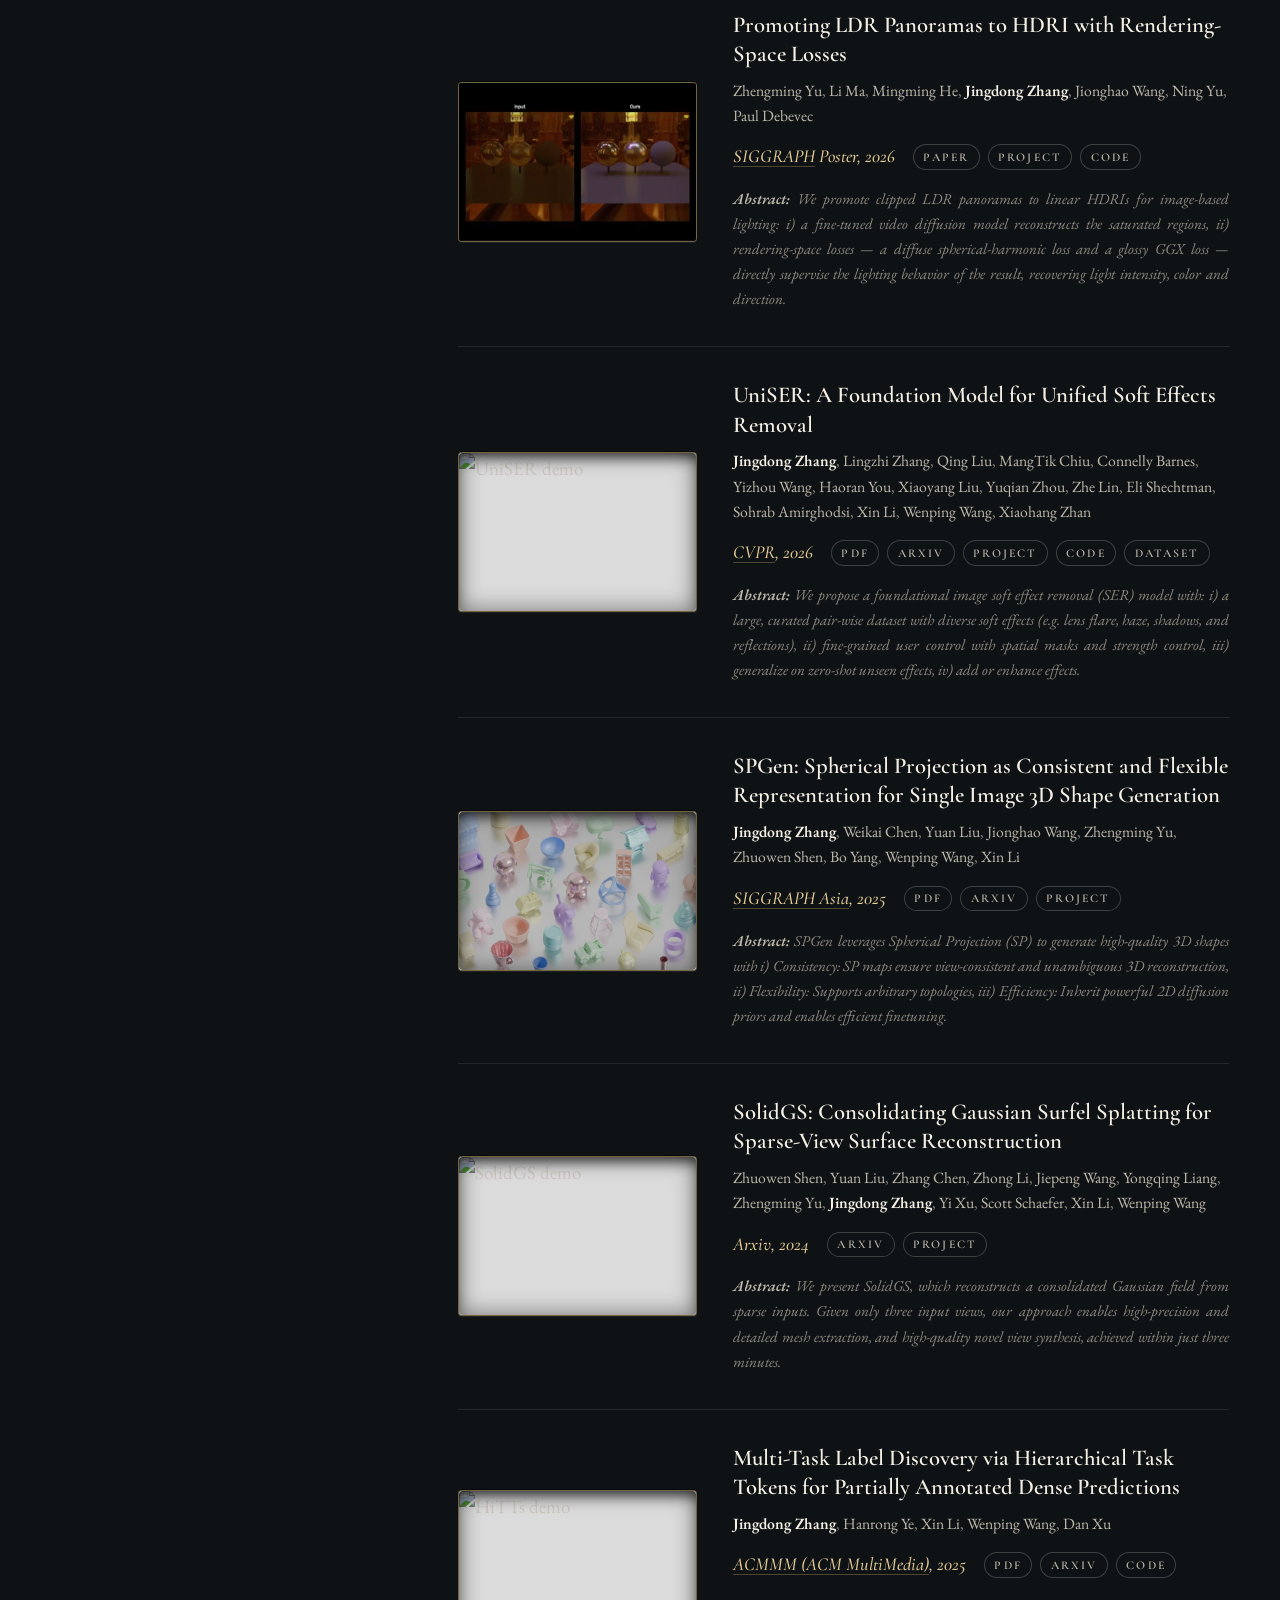
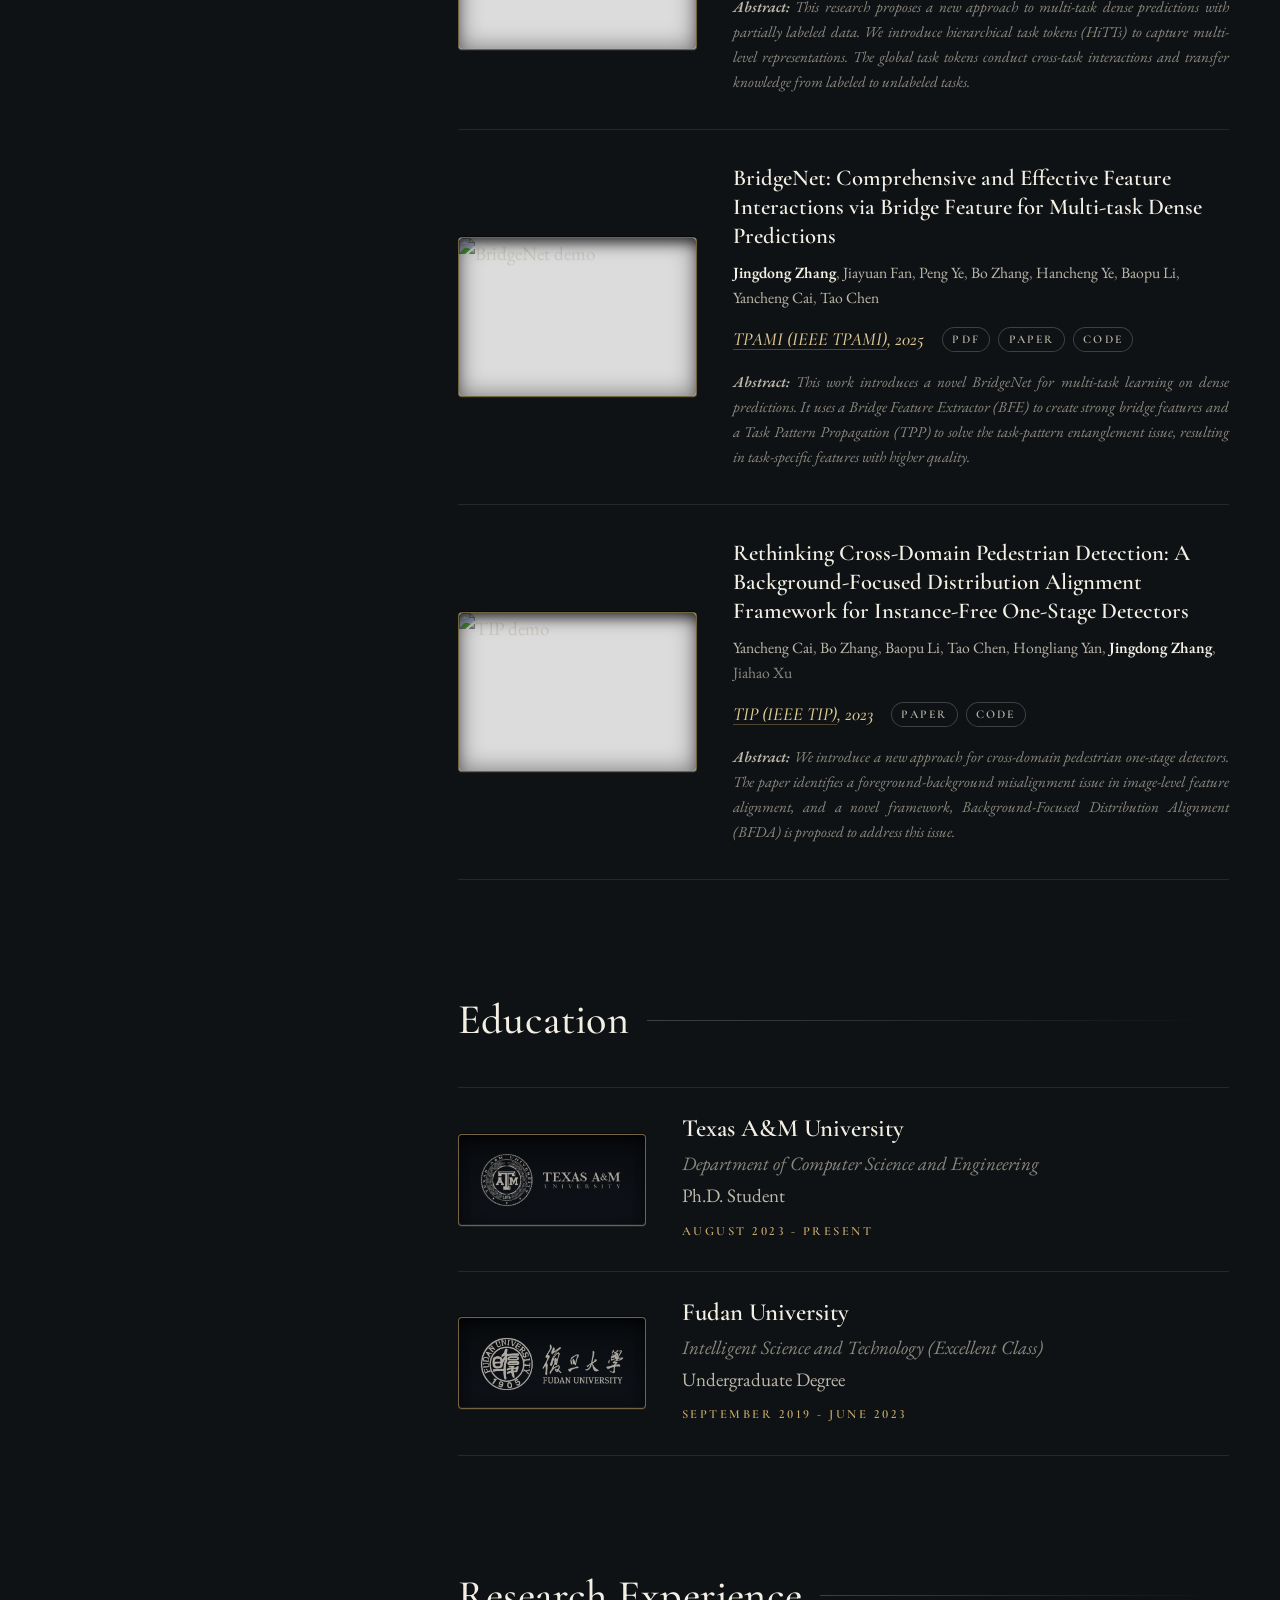
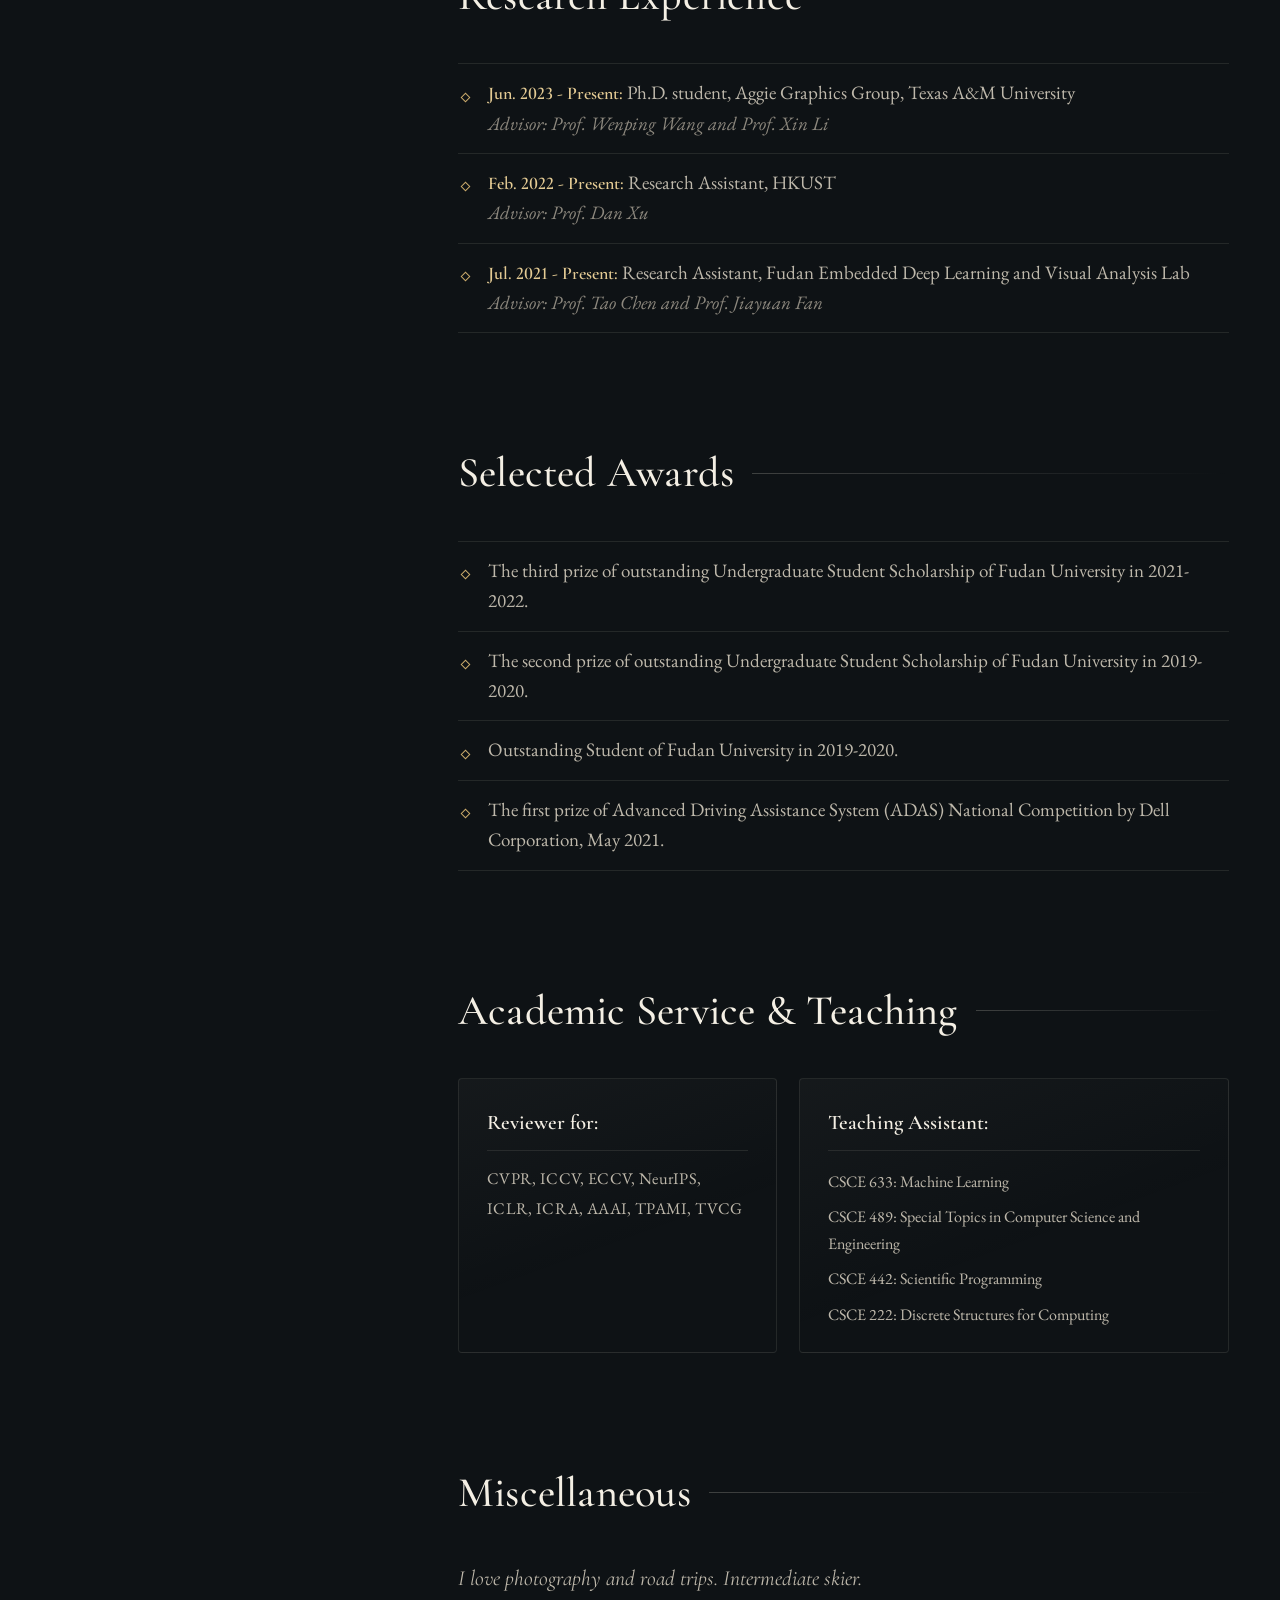
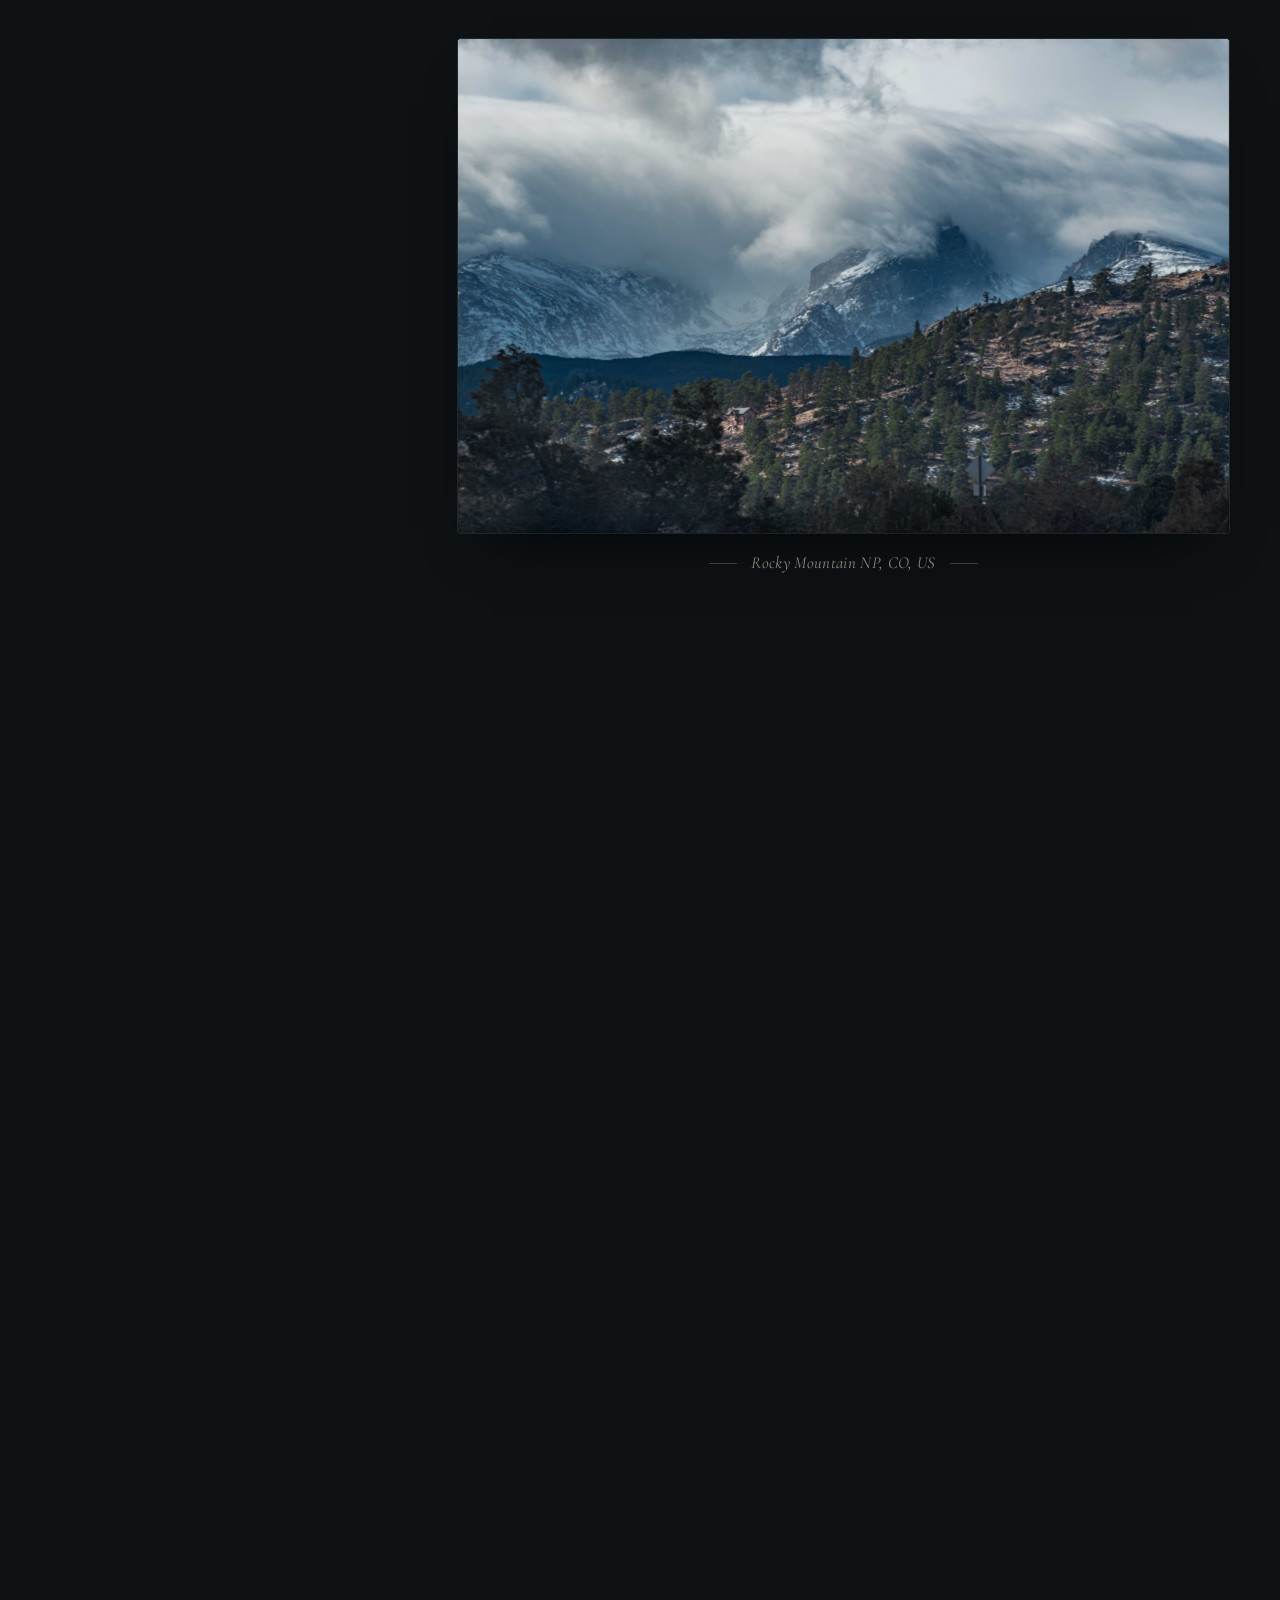
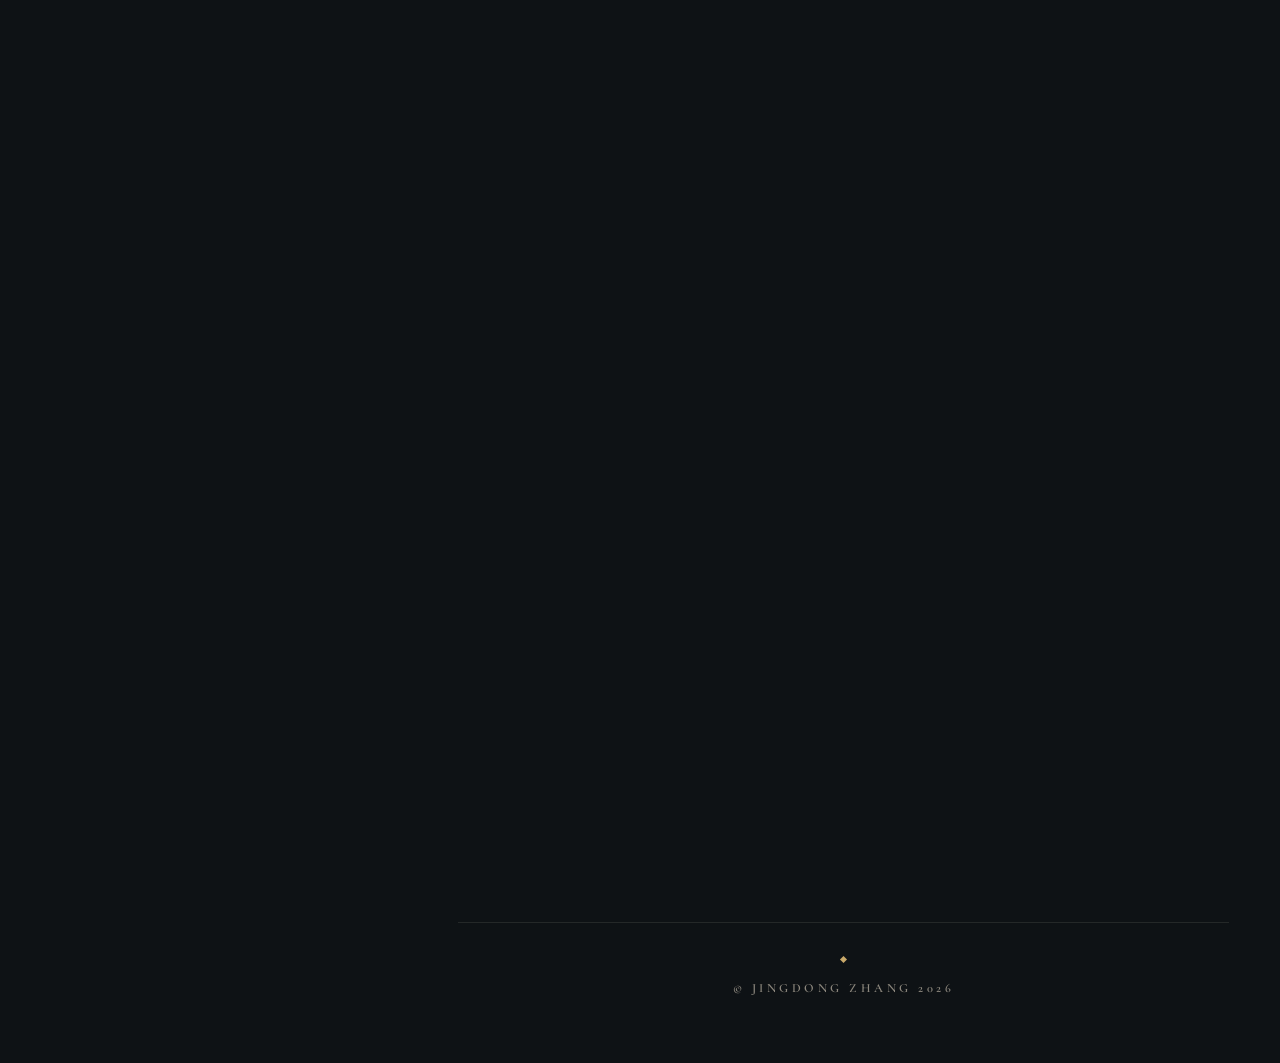
==== commit ab27dd19: "Homepage: own Flex-RSI thumbnail in the homepage style Replaces the recording of the flex-rsi.github" ====
--- a/index.html
+++ b/index.html
@@ -227,7 +227,7 @@
 
                 <article class="pub reveal">
                     <a href="https://flex-rsi.github.io/" target="_blank" class="pub__thumb">
-                        <span class="pub__media pub__media--cover"><img src="homepage_assets/flexrsi_anim.webp" alt="Flex-RSI: an agent improving its performance round by round" loading="lazy"></span>
+                        <span class="pub__media pub__media--cover"><img src="homepage_assets/flexrsi_thumb.webp" alt="Flex-RSI: an agent improving its performance round by round" loading="lazy"></span>
                     </a>
                     <div class="pub__body">
                         <h4 class="pub__title">Flex-RSI: Benchmarking Recursive Self-Improvement of Frontier Agents</h4>
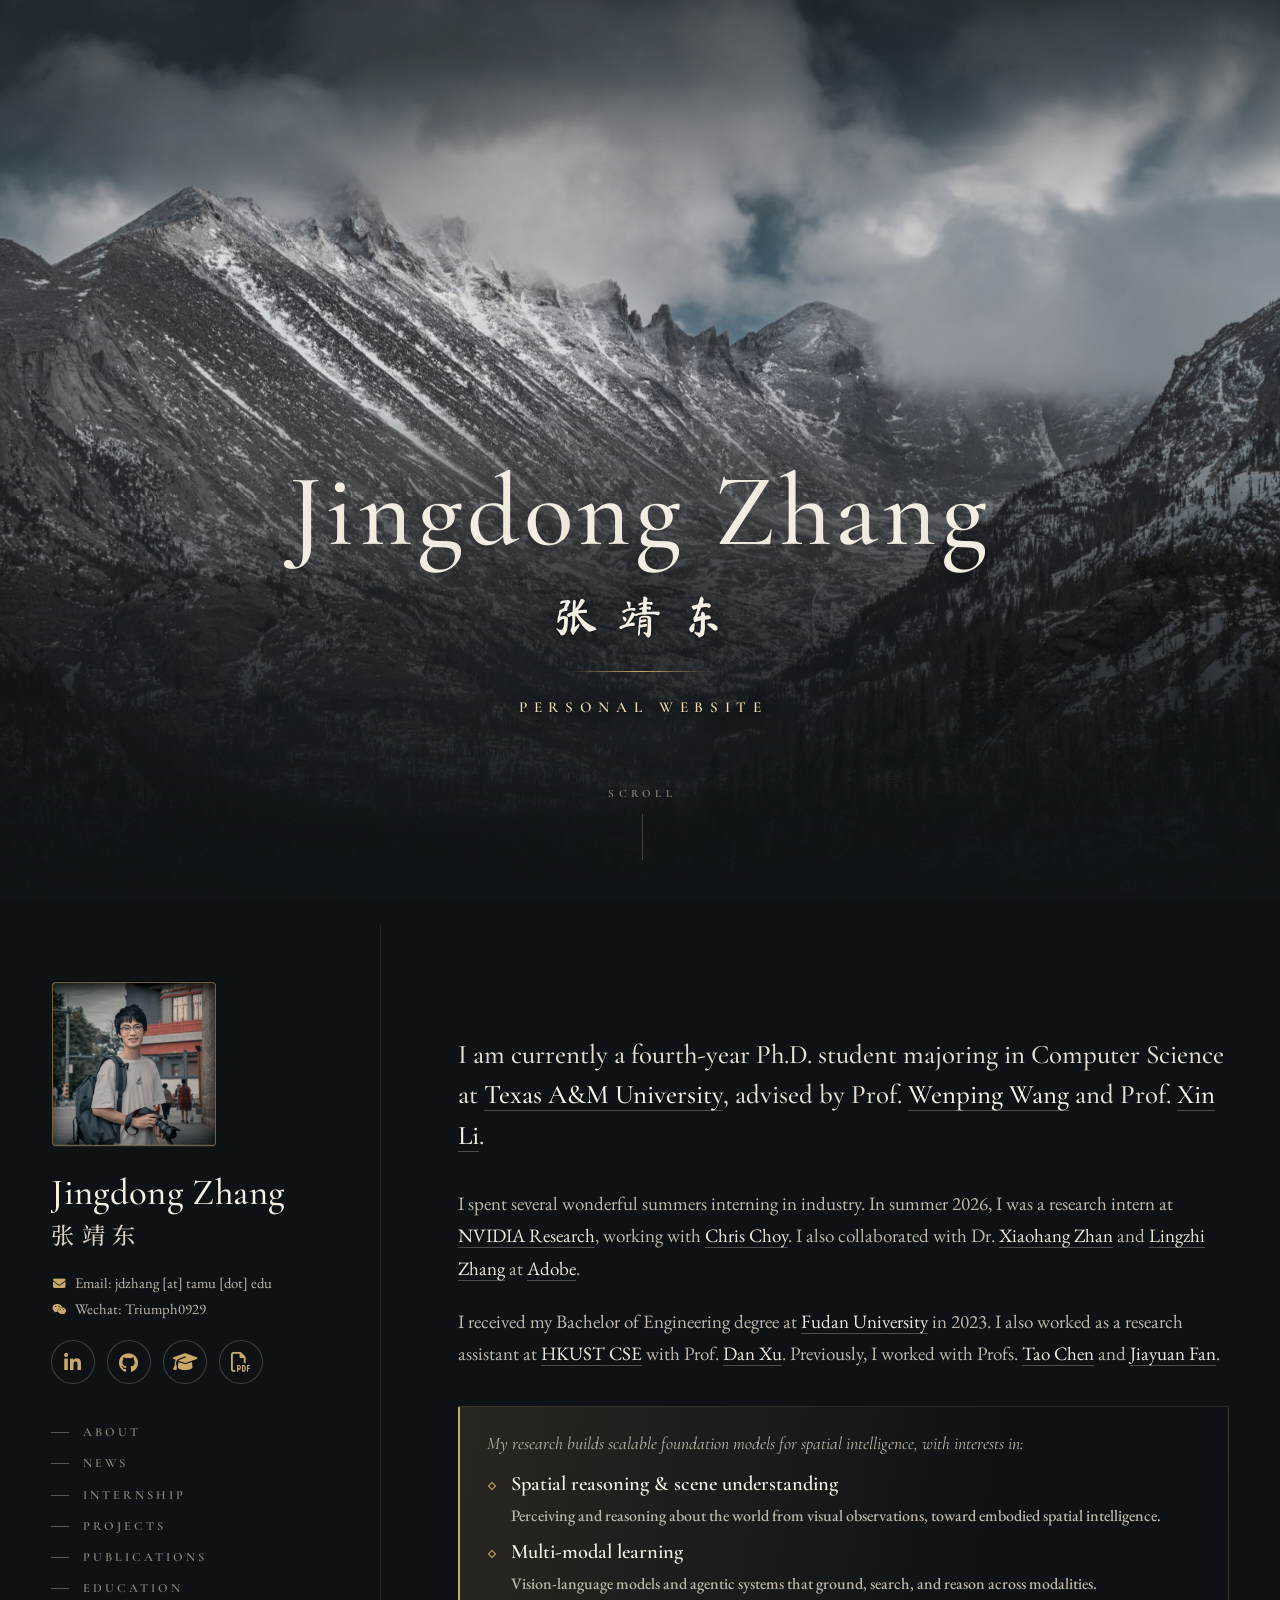
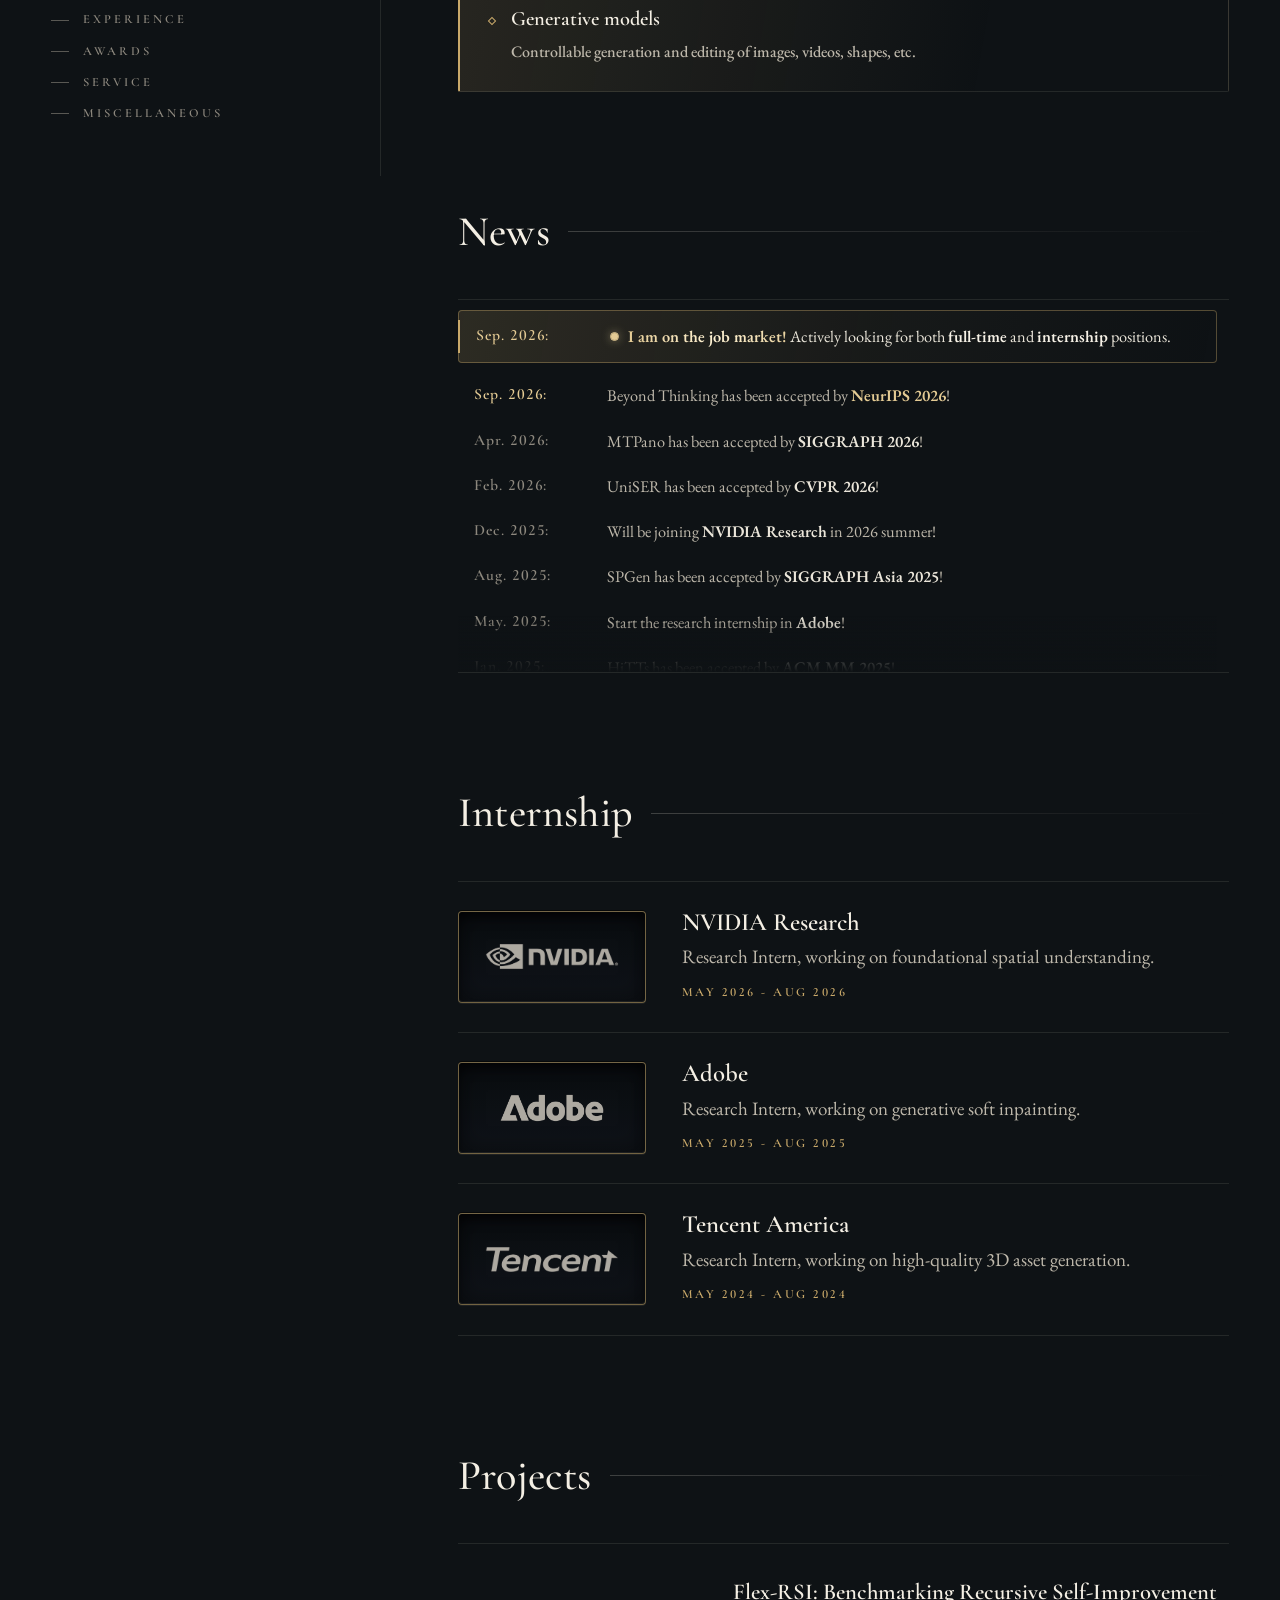
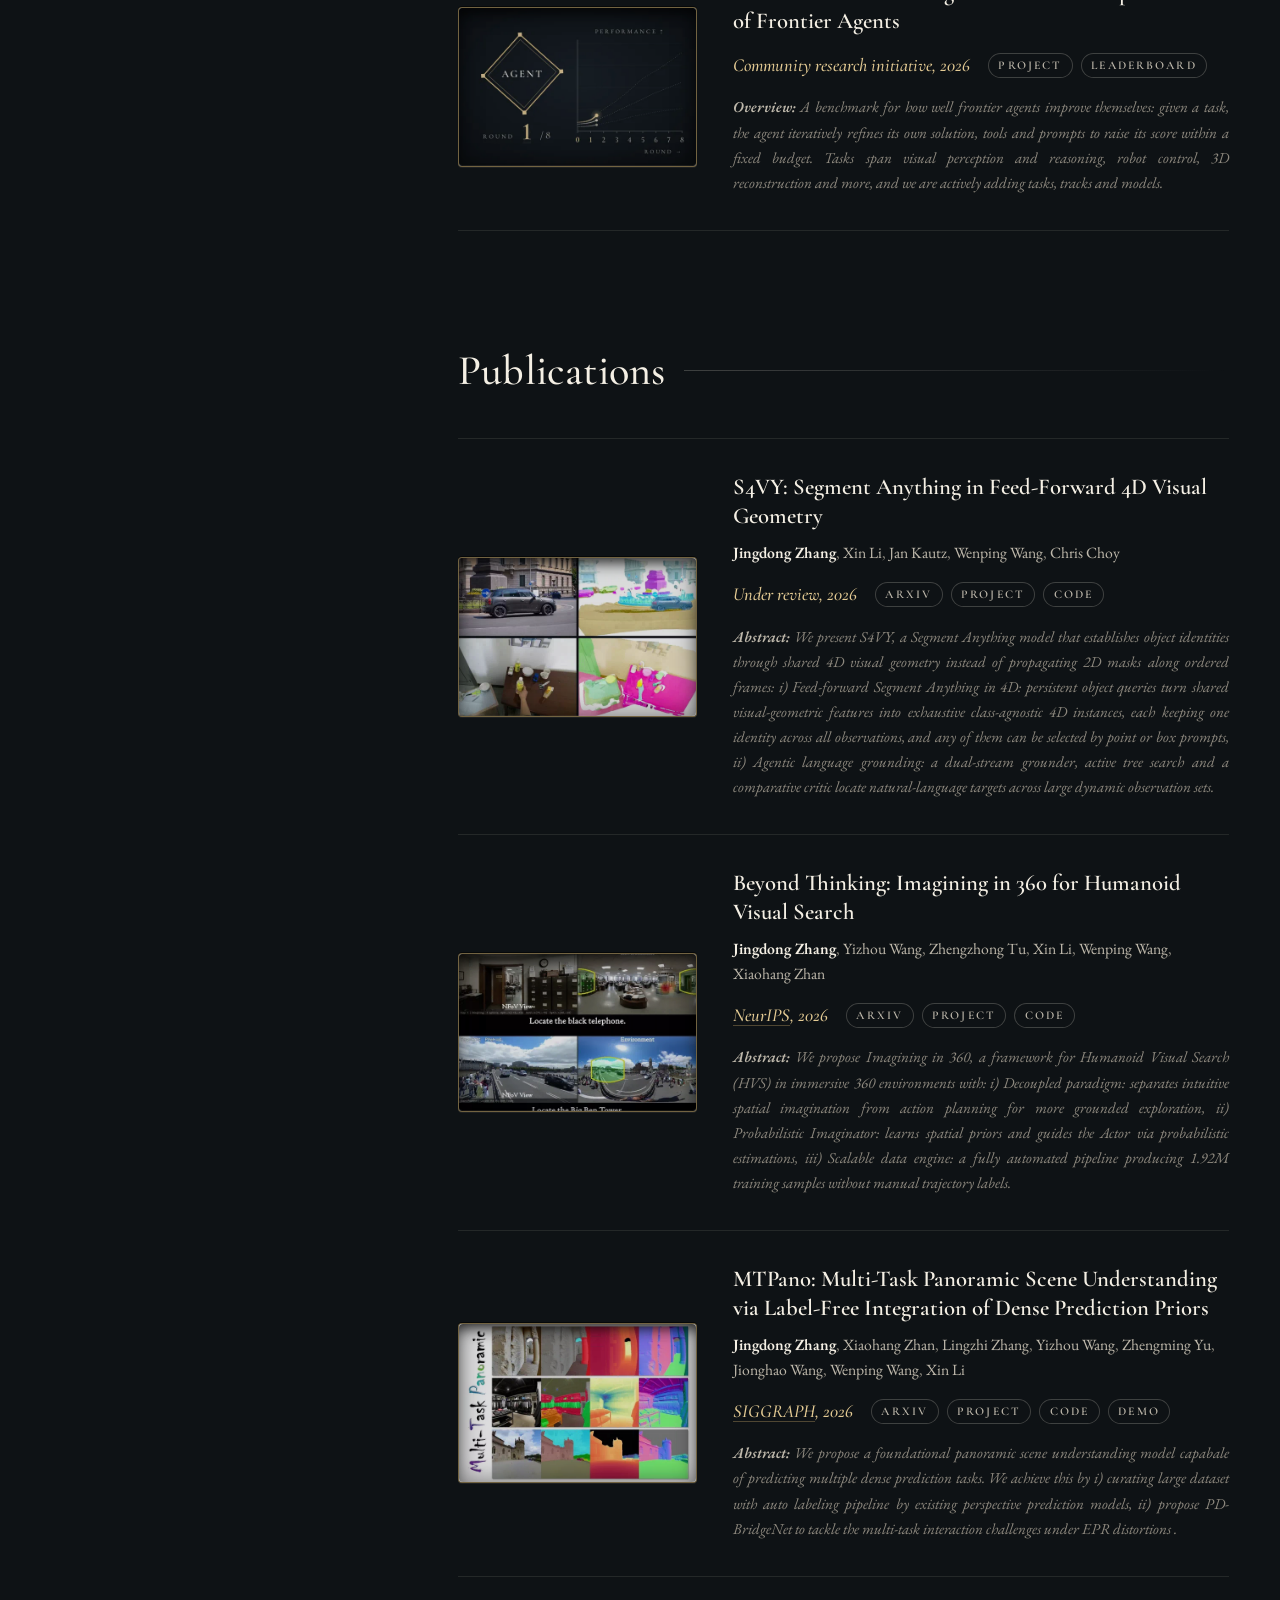
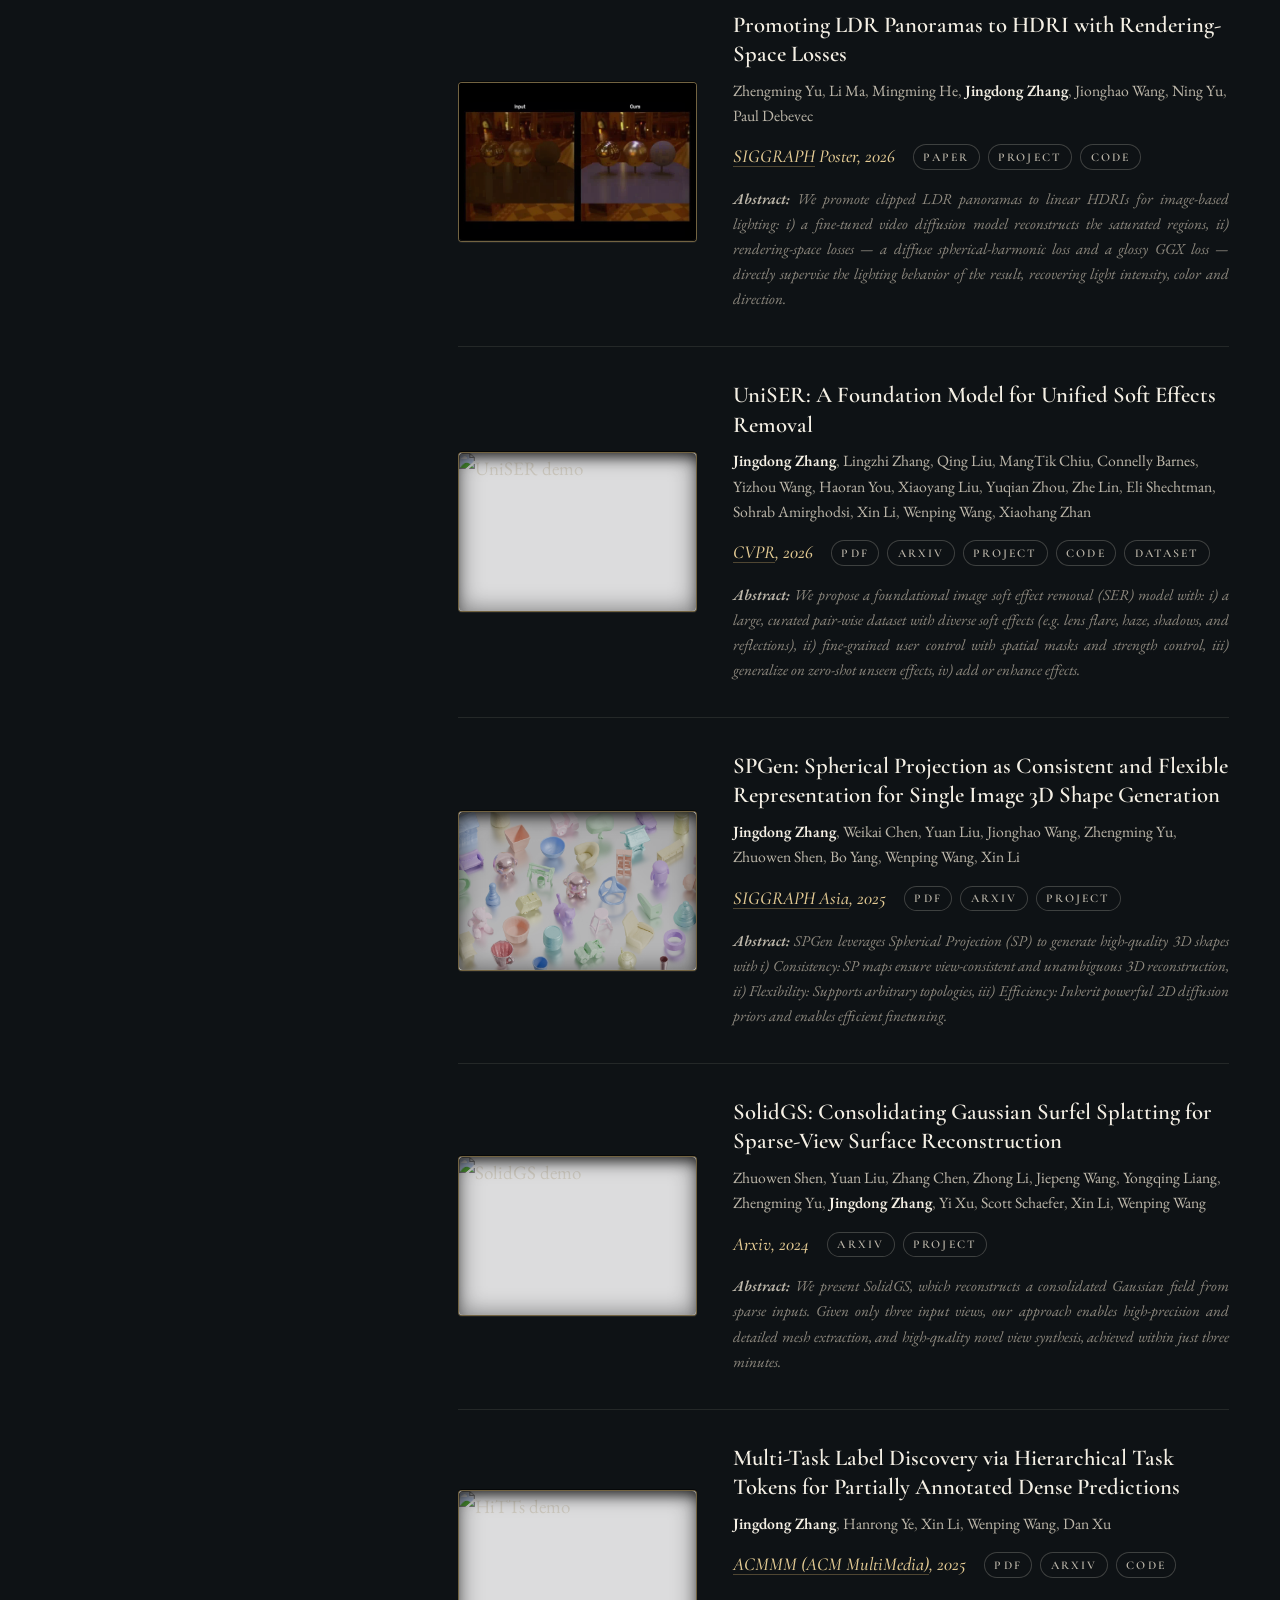
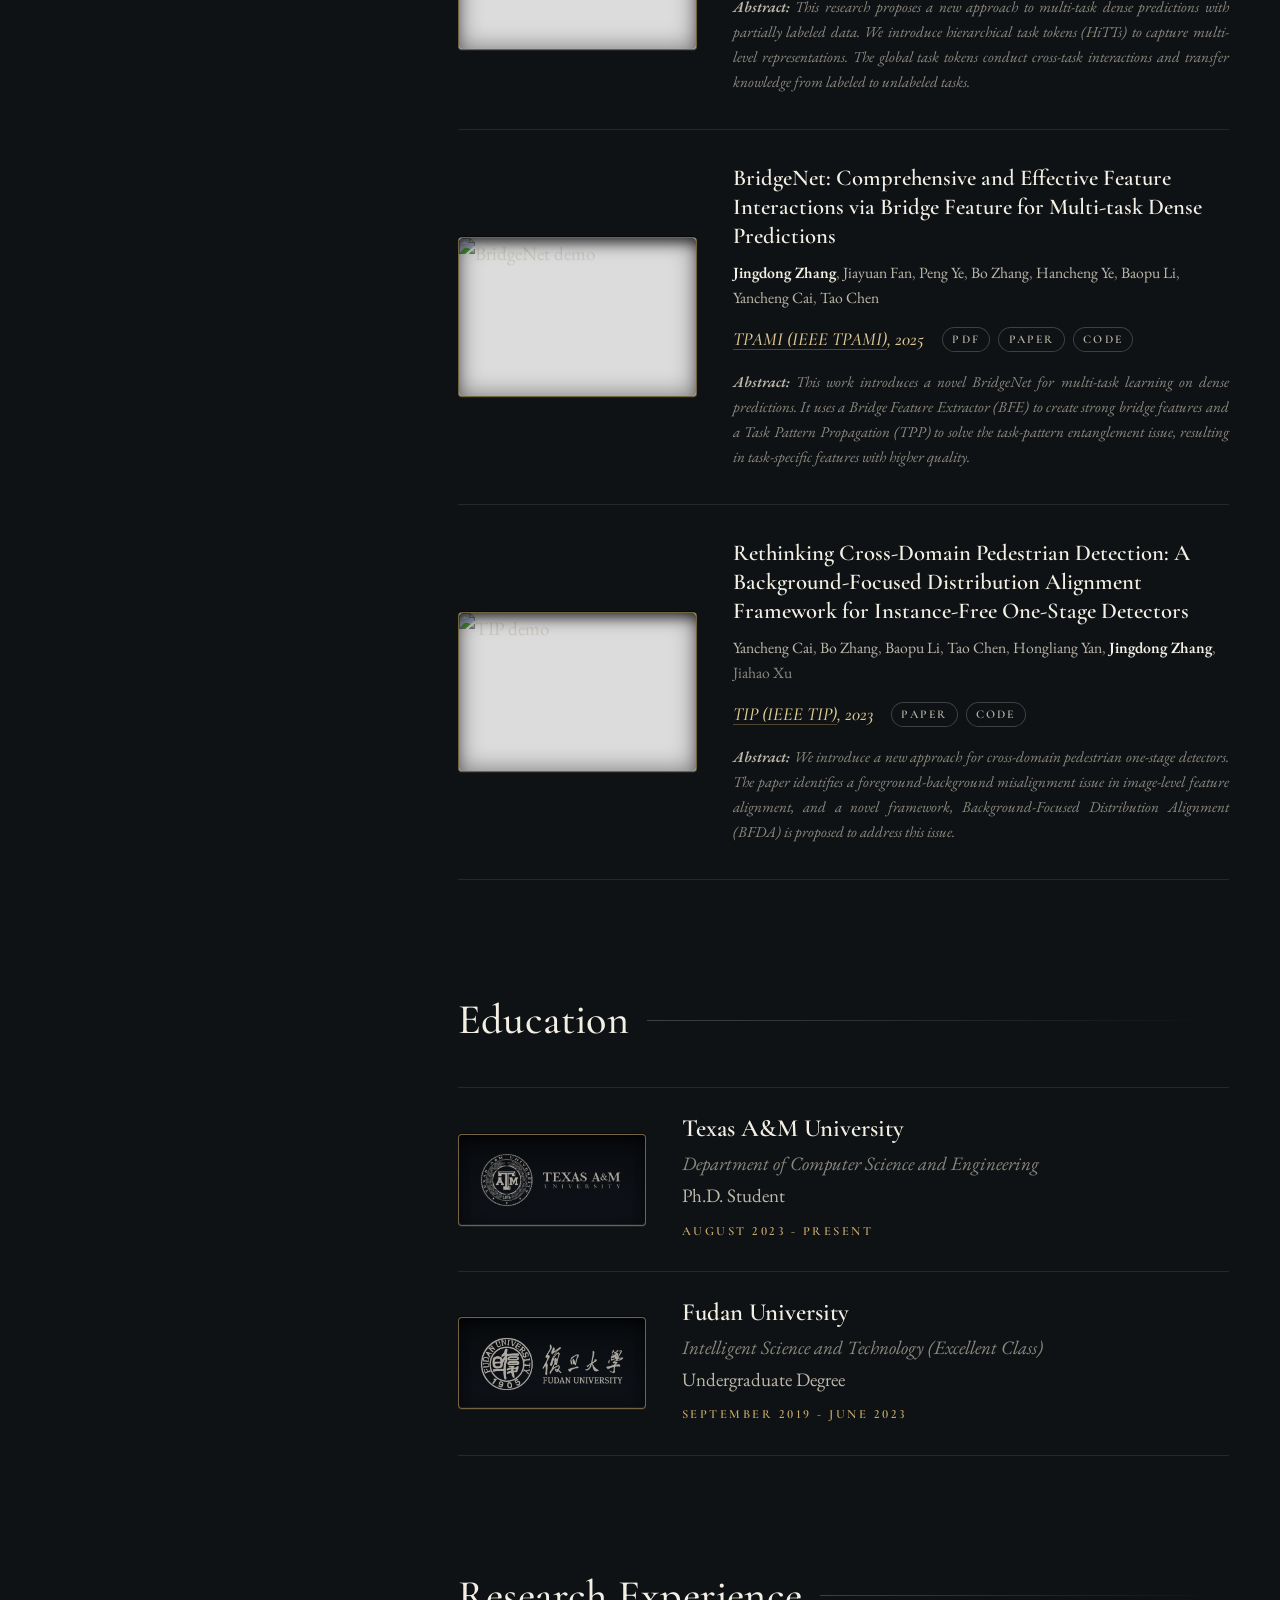
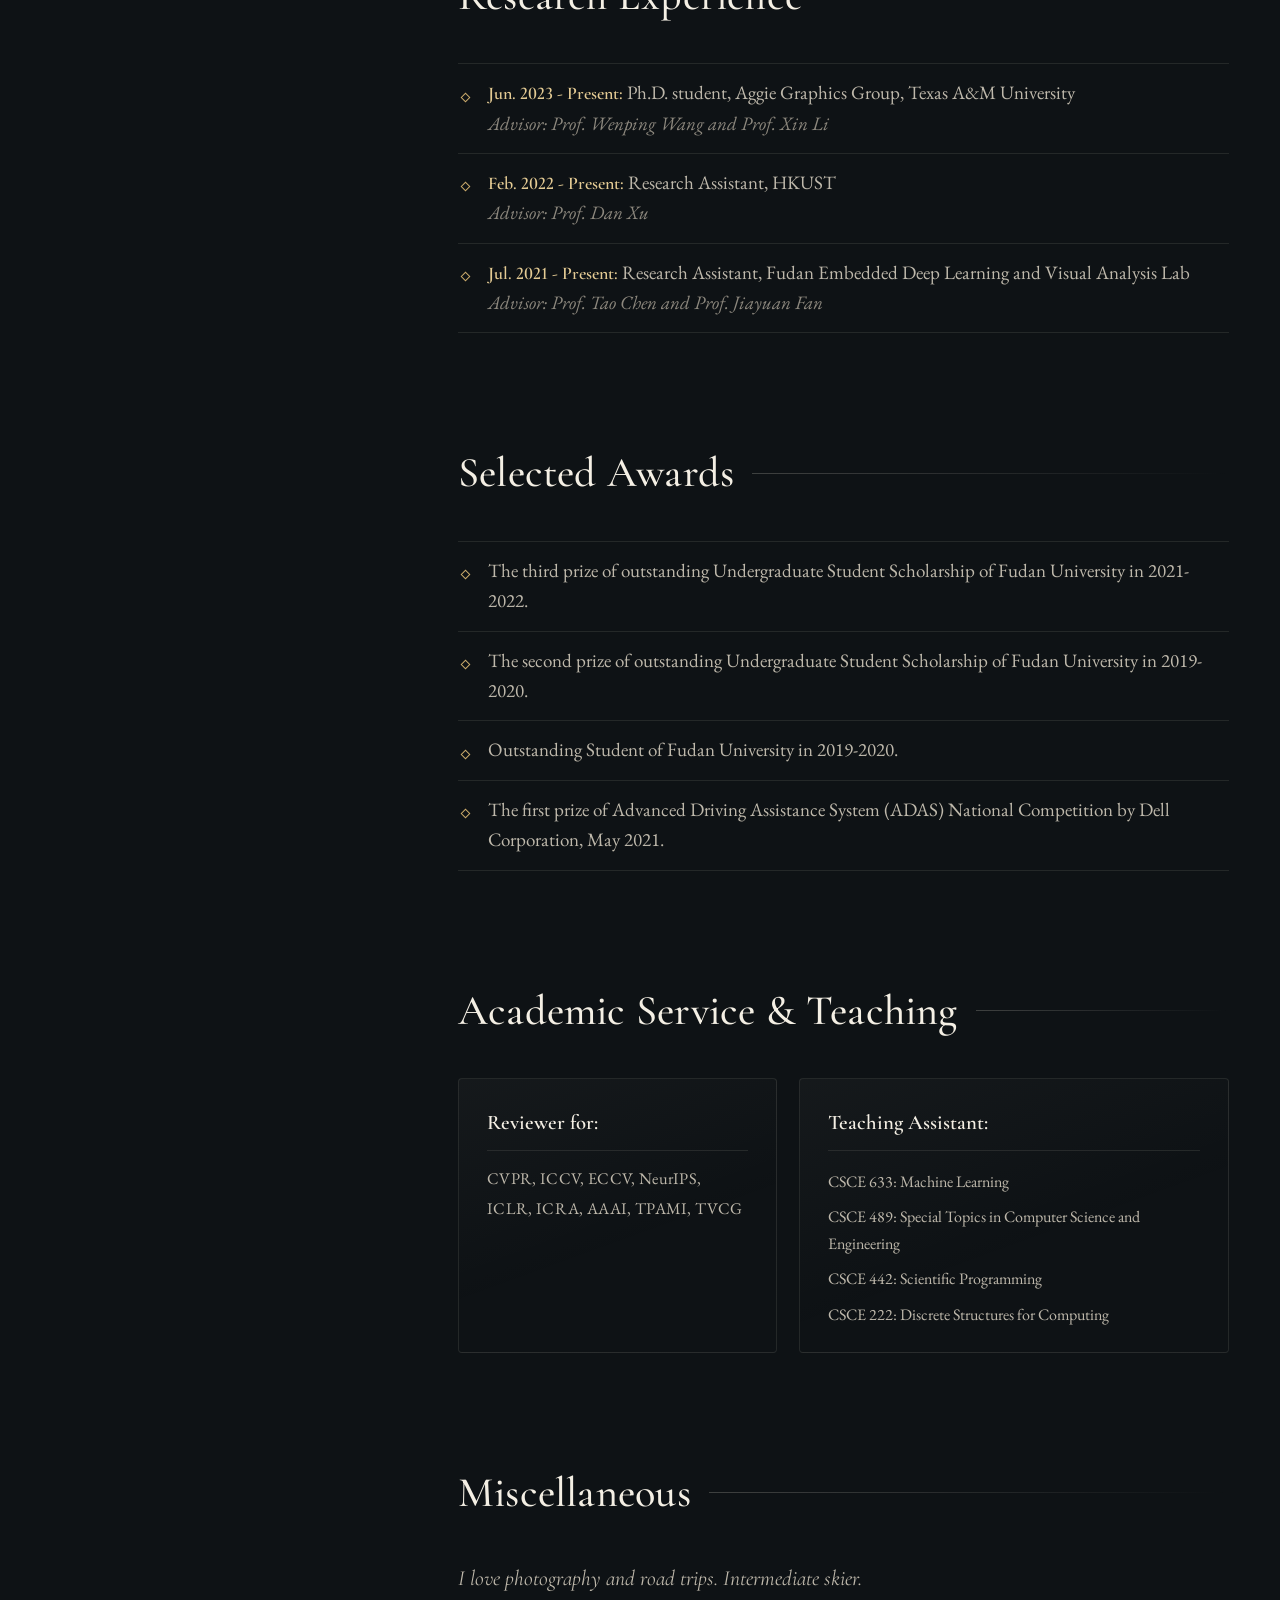
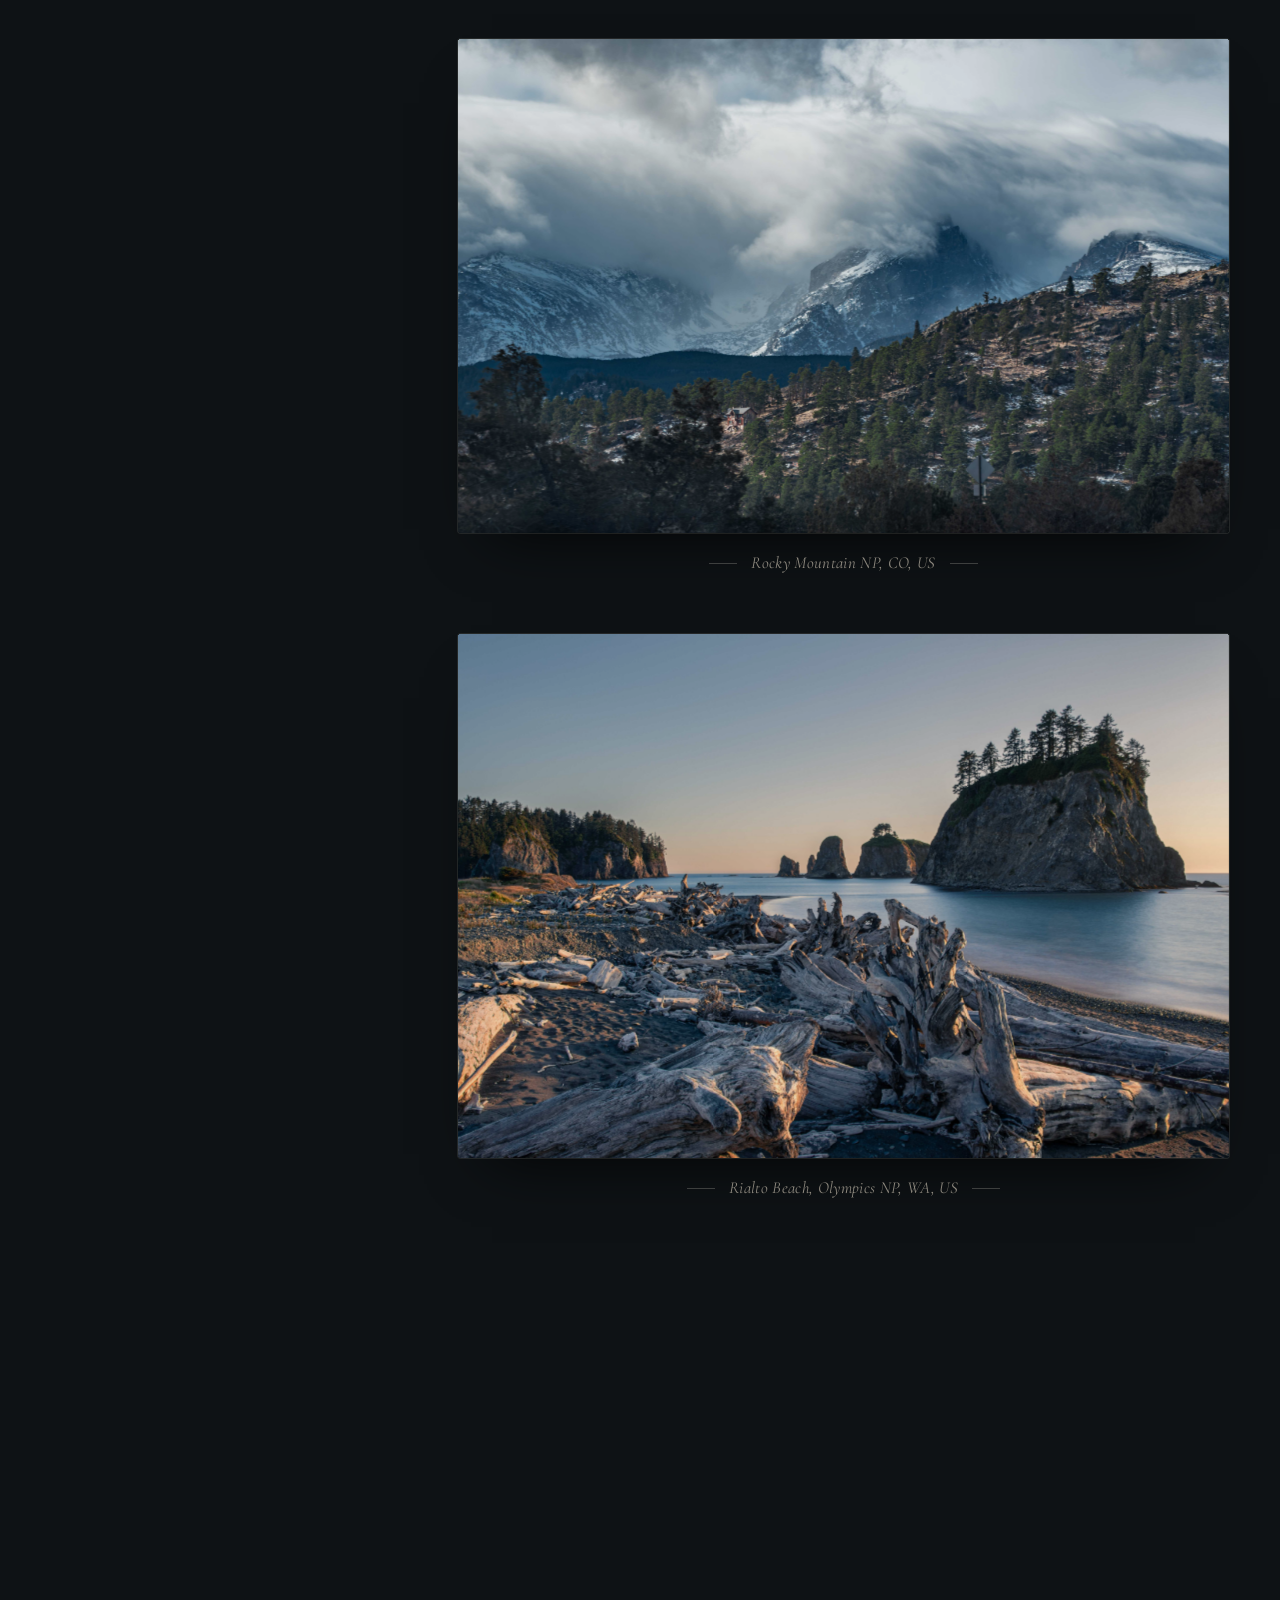
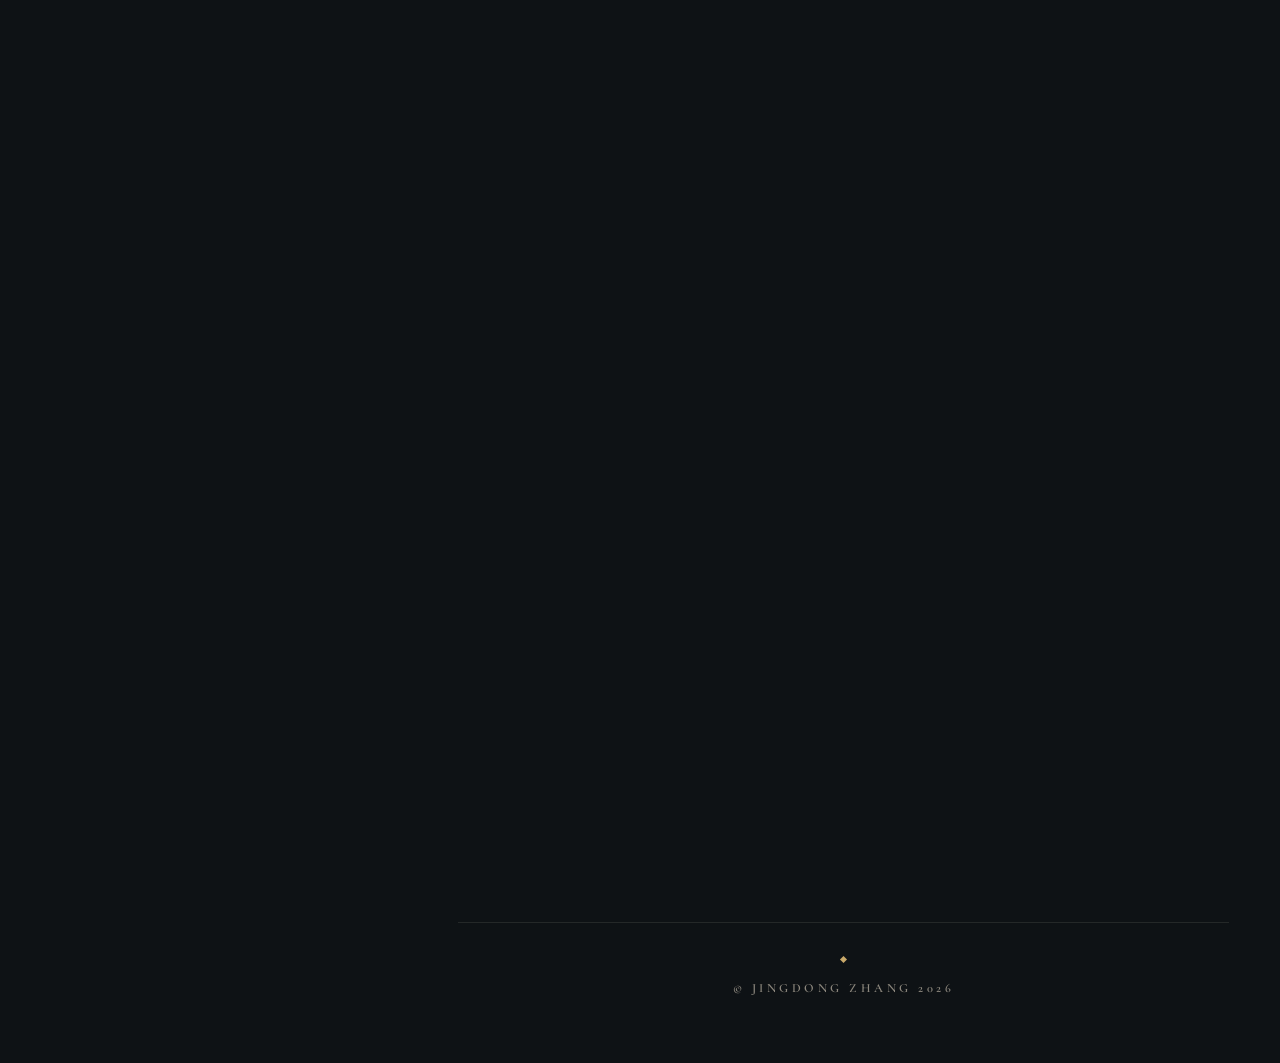
==== commit ed7ce3c9: "S4VY: link the code repo (homepage chip + project page button) Co-Authored-By: Claude Opus 5.5 <nore" ====
--- a/index.html
+++ b/index.html
@@ -266,6 +266,7 @@
                             <span class="pub__venue">Under review, 2026</span>
                             <a class="chip" href="https://arxiv.org/abs/2609.36875" target="_blank">arxiv</a>
                             <a class="chip" href="./projects/s4vy.html" target="_blank">project</a>
+                            <a class="chip" href="https://github.com/Evergreen0929/S4VY" target="_blank">code</a>
                         </div>
                         <p class="pub__abstract">
                             <i><b>Abstract:</b> We present S4VY, a Segment Anything model that establishes object identities through shared 4D visual geometry instead of propagating 2D masks along ordered frames: i) Feed-forward Segment Anything in 4D: persistent object queries turn shared visual-geometric features into exhaustive class-agnostic 4D instances, each keeping one identity across all observations, and any of them can be selected by point or box prompts, ii) Agentic language grounding: a dual-stream grounder, active tree search and a comparative critic locate natural-language targets across large dynamic observation sets.</i>
